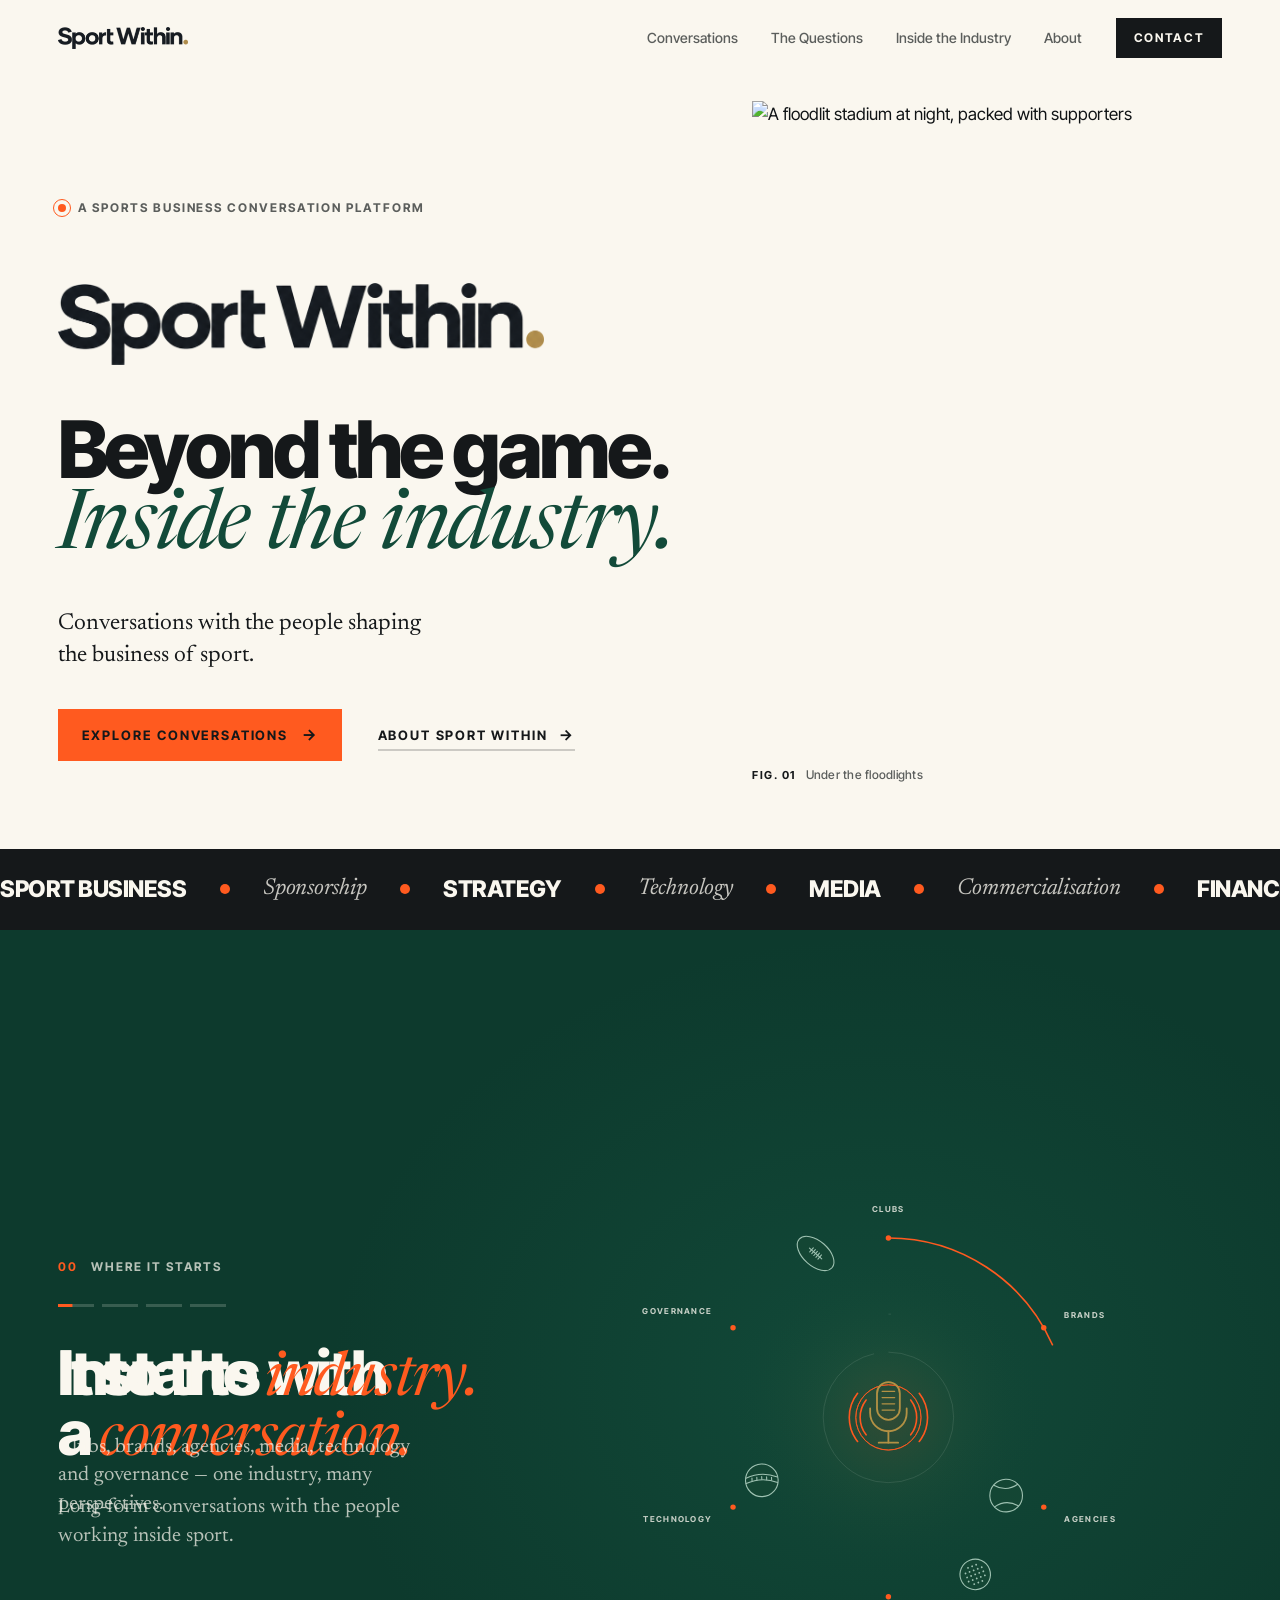
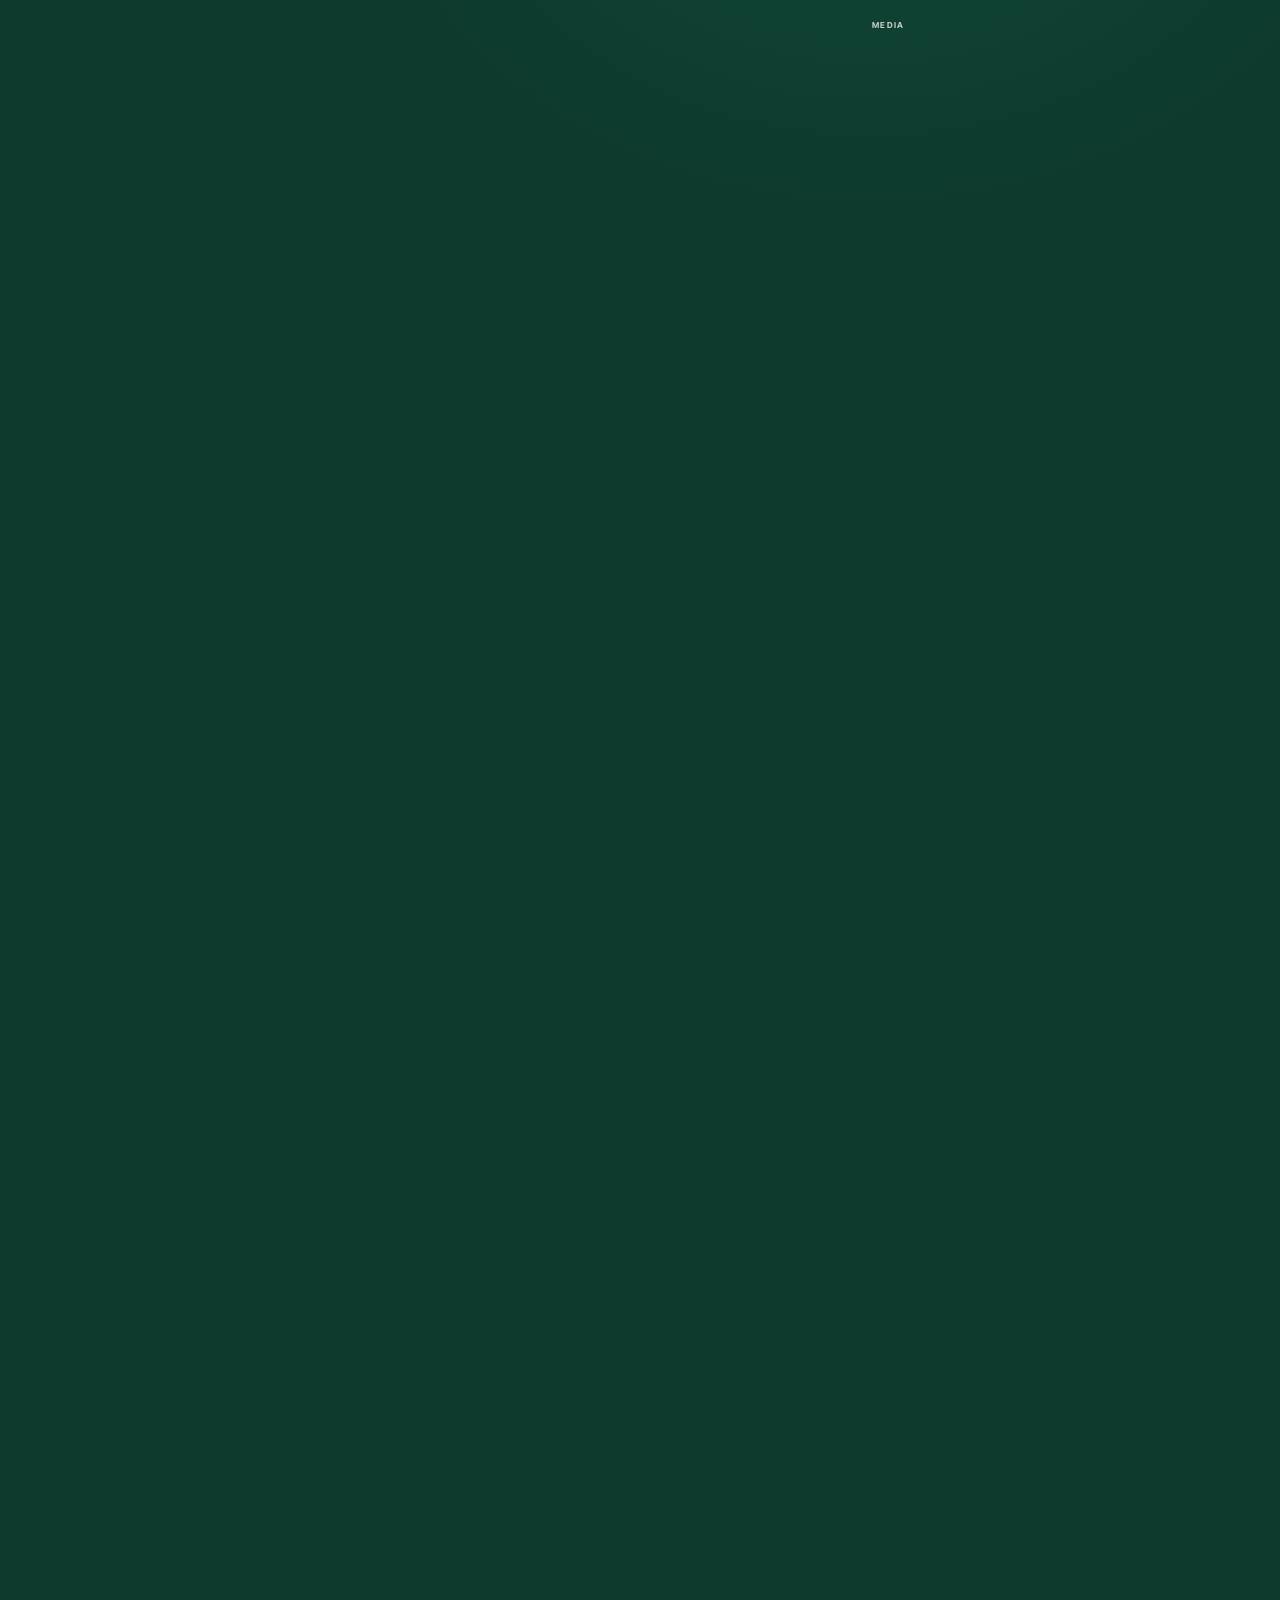
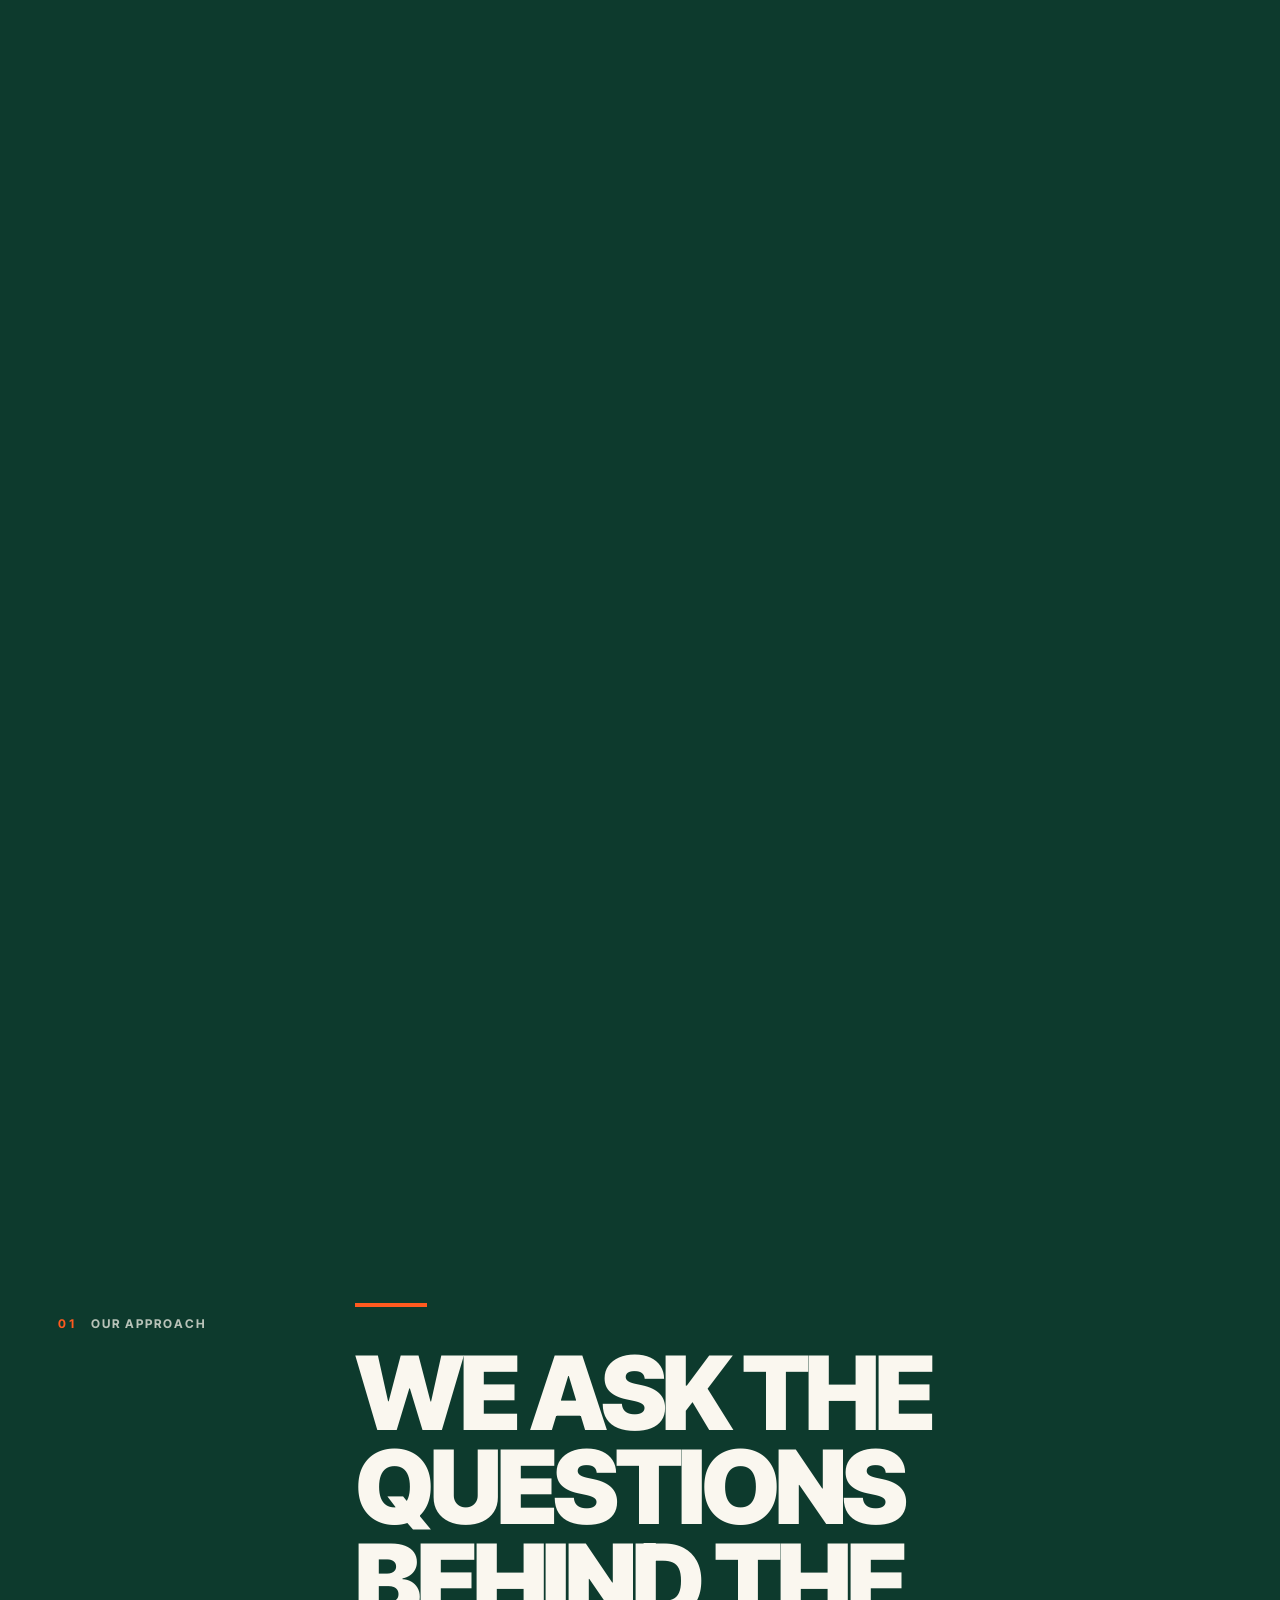
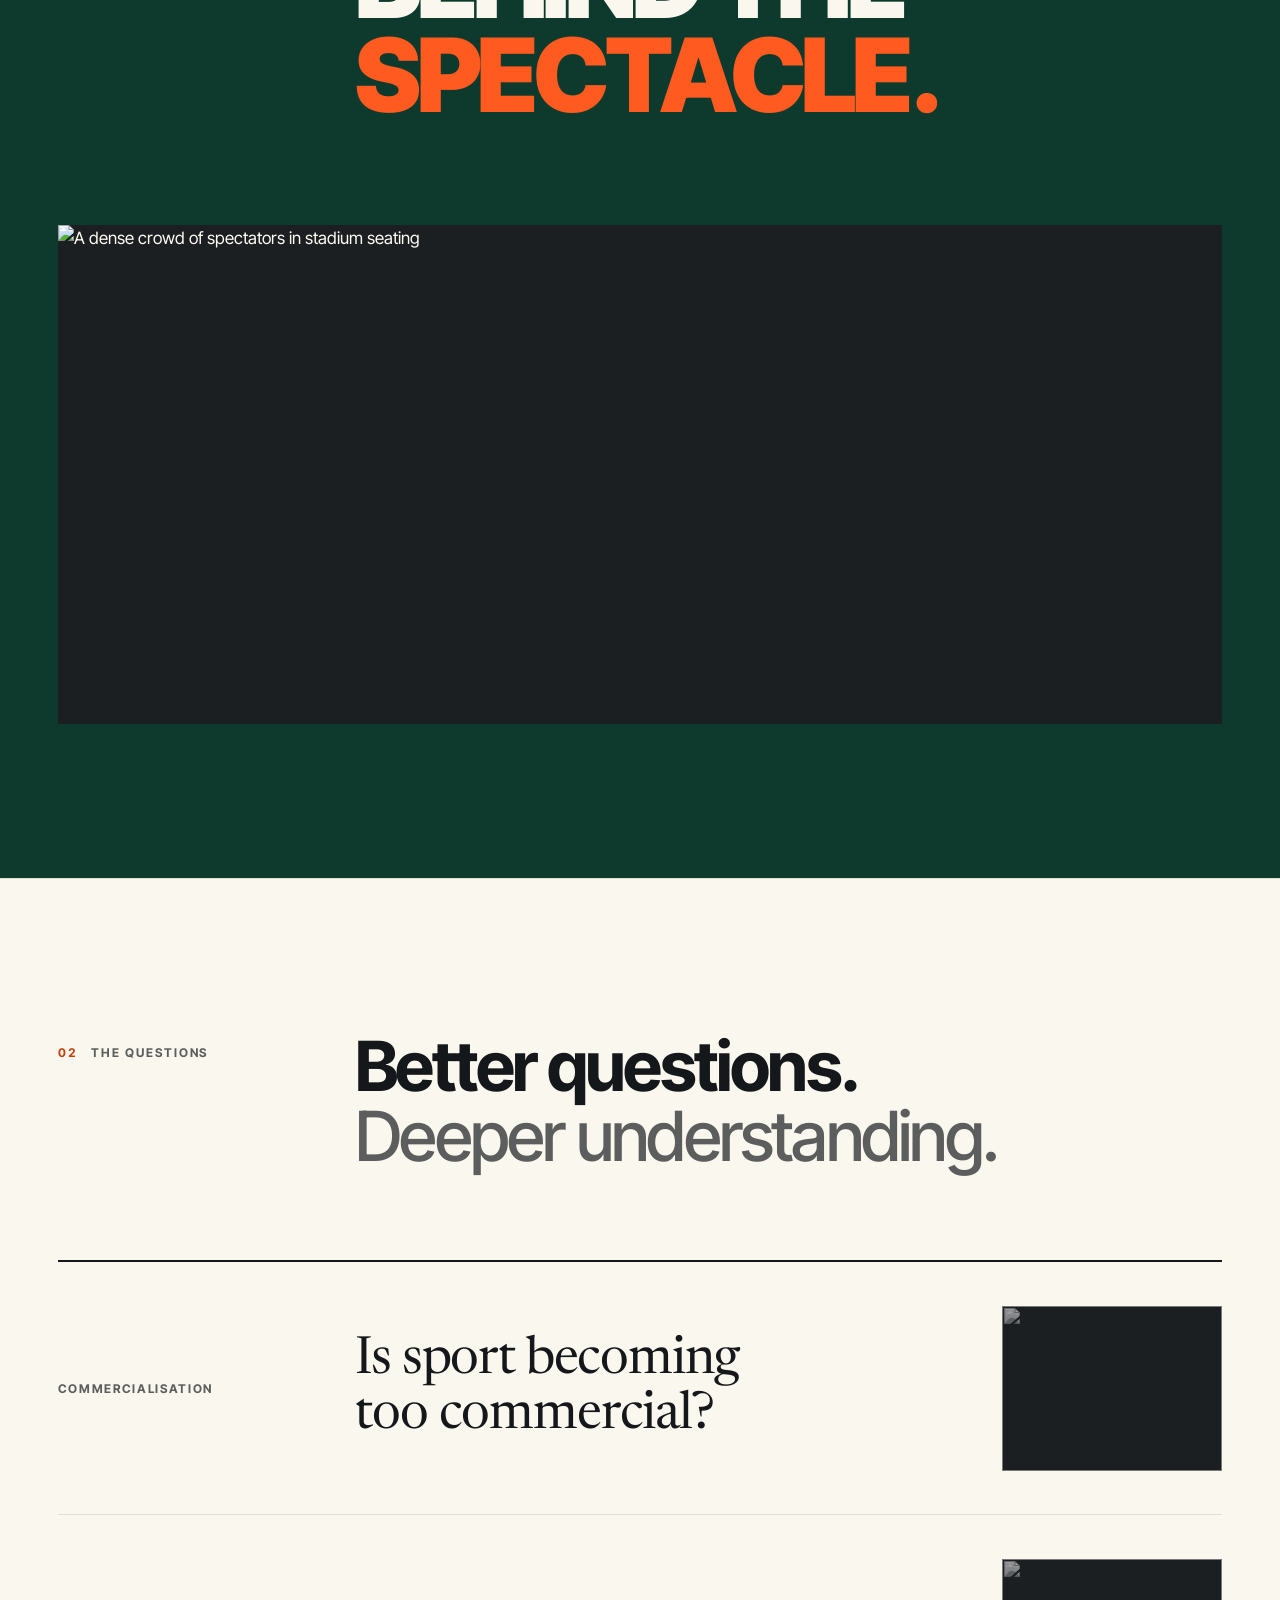
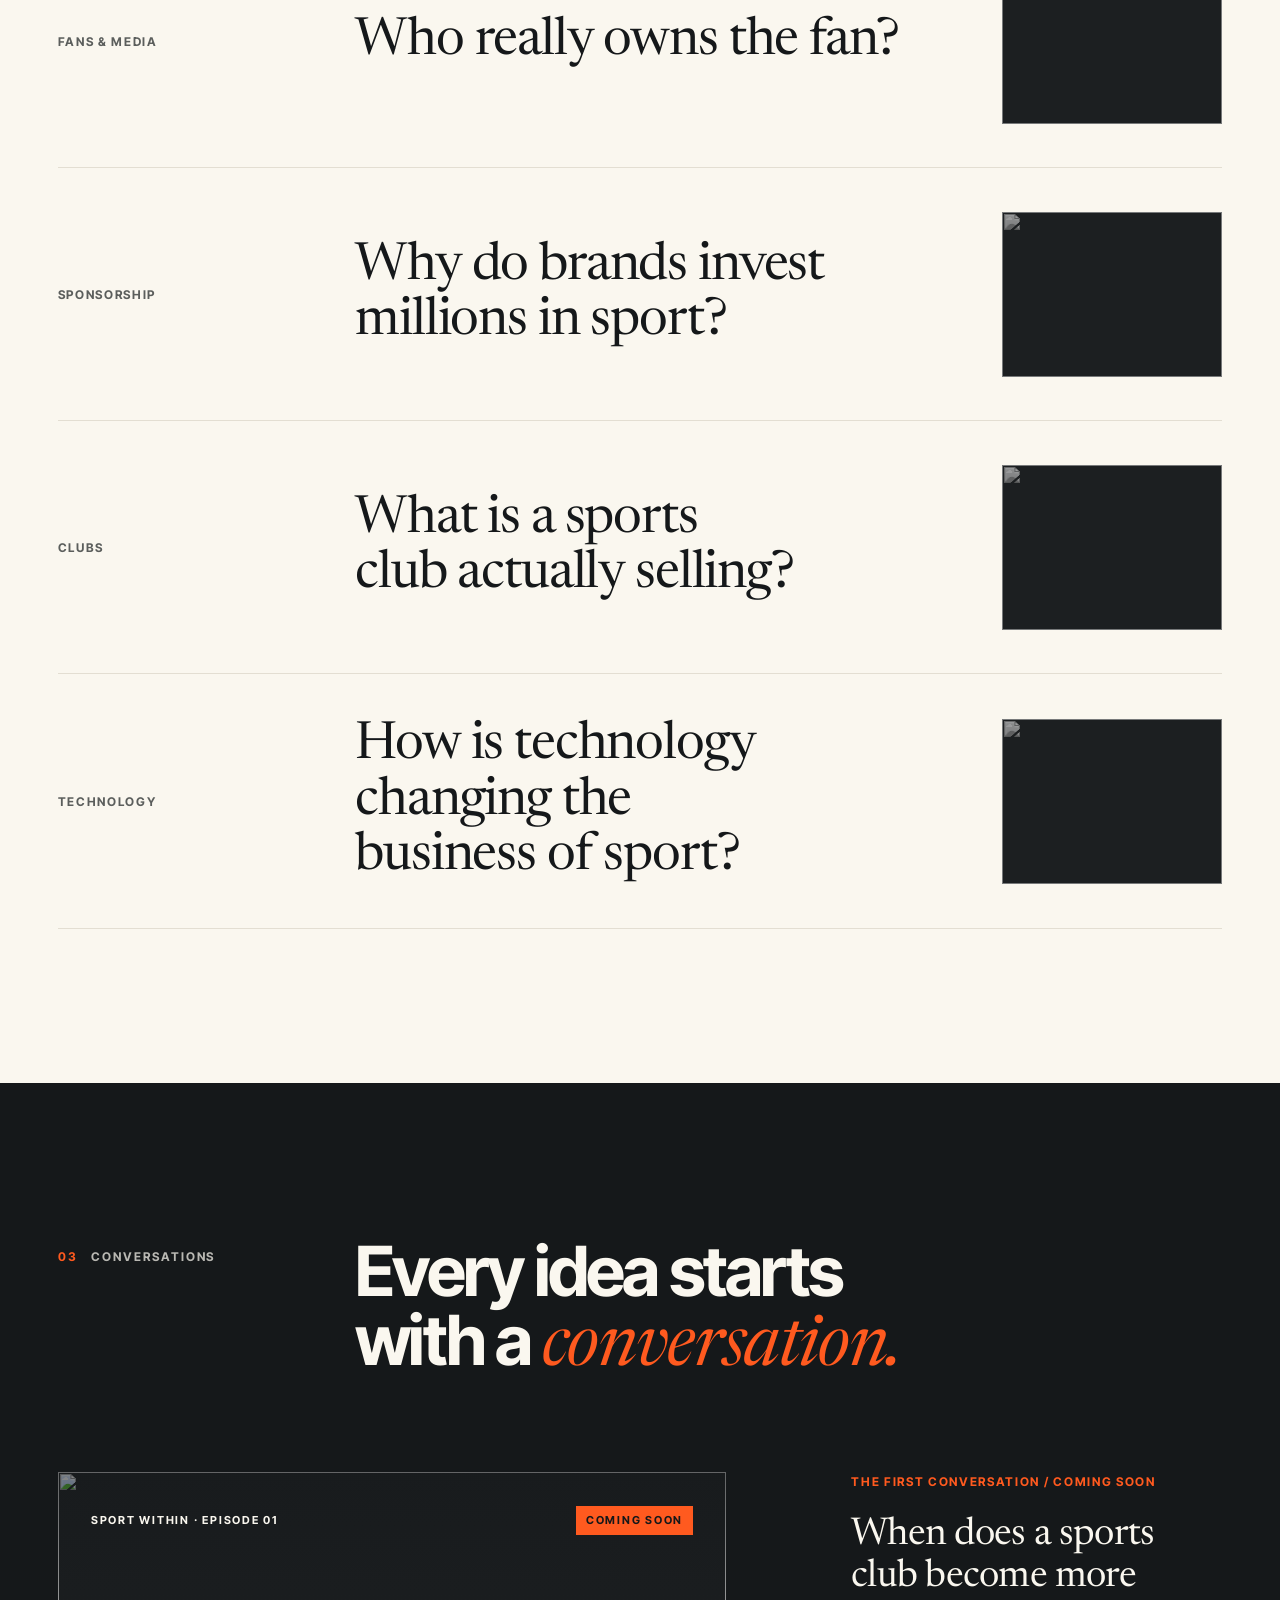
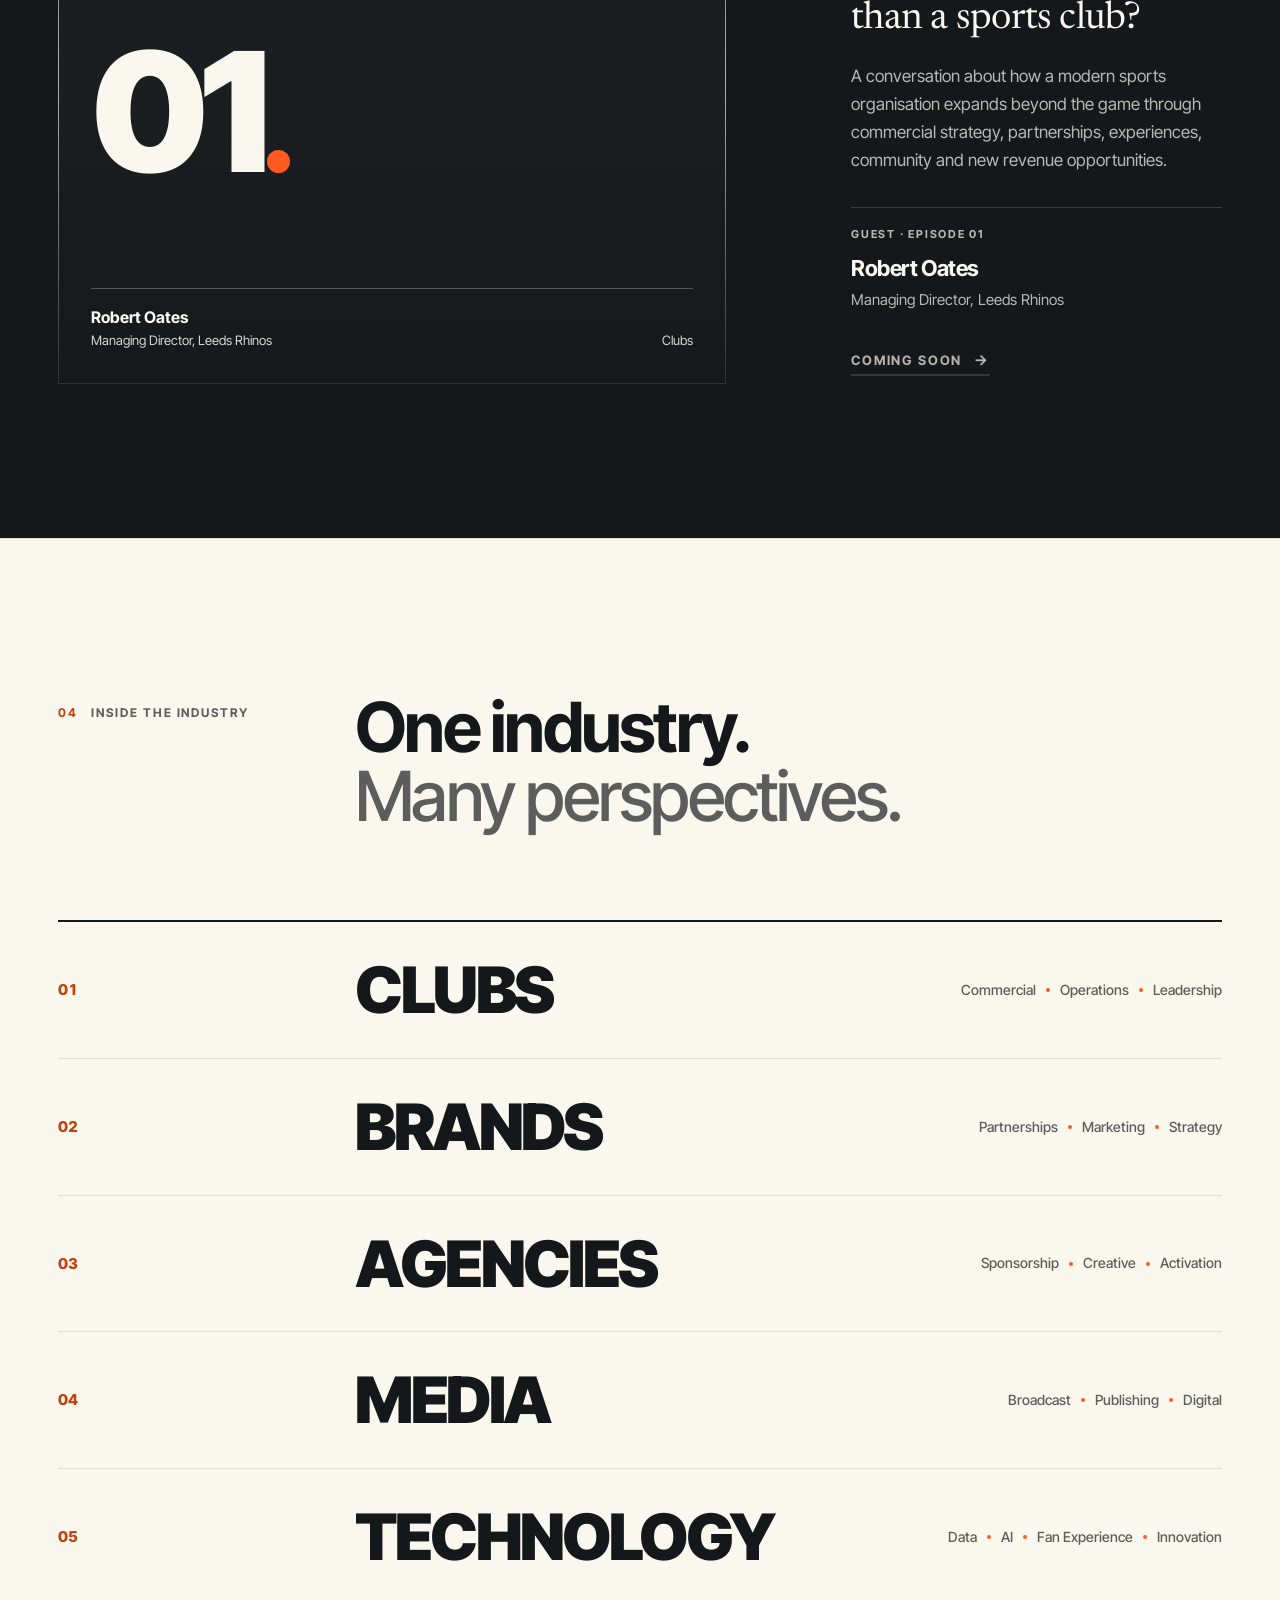
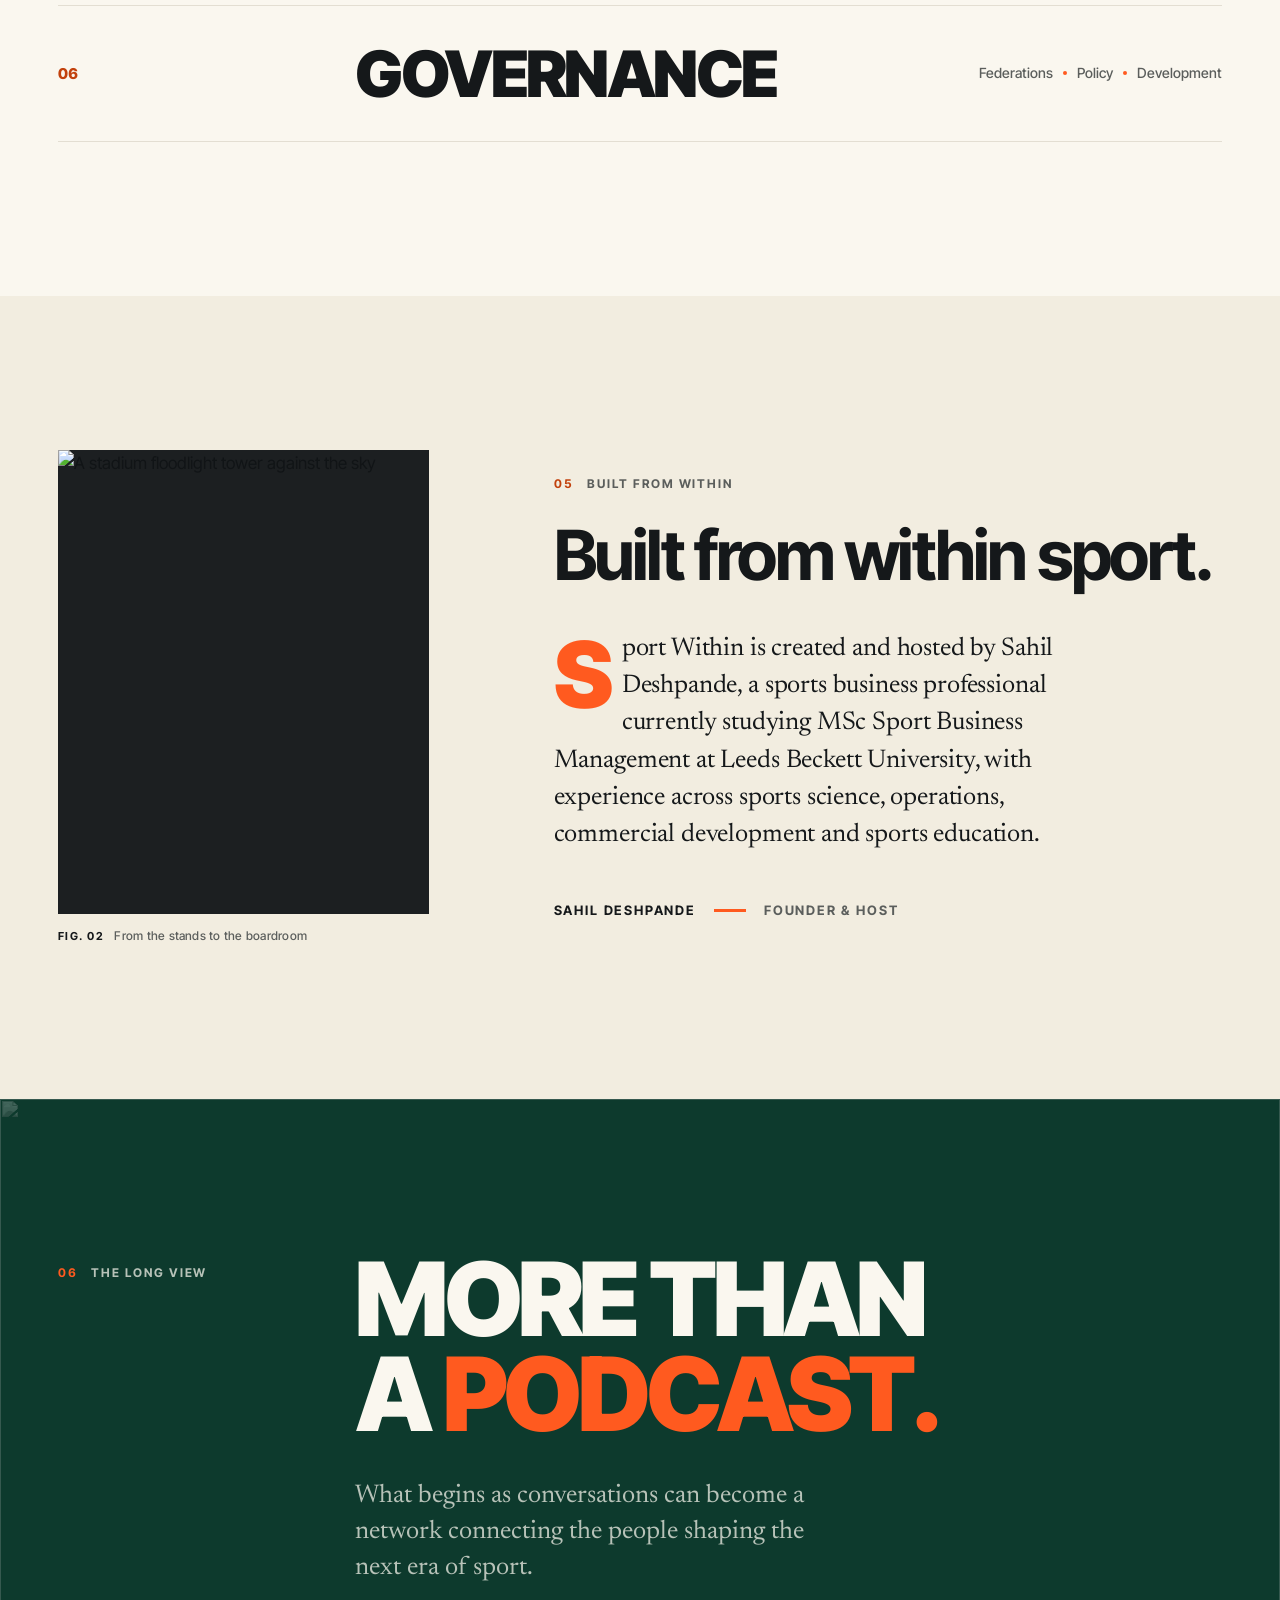
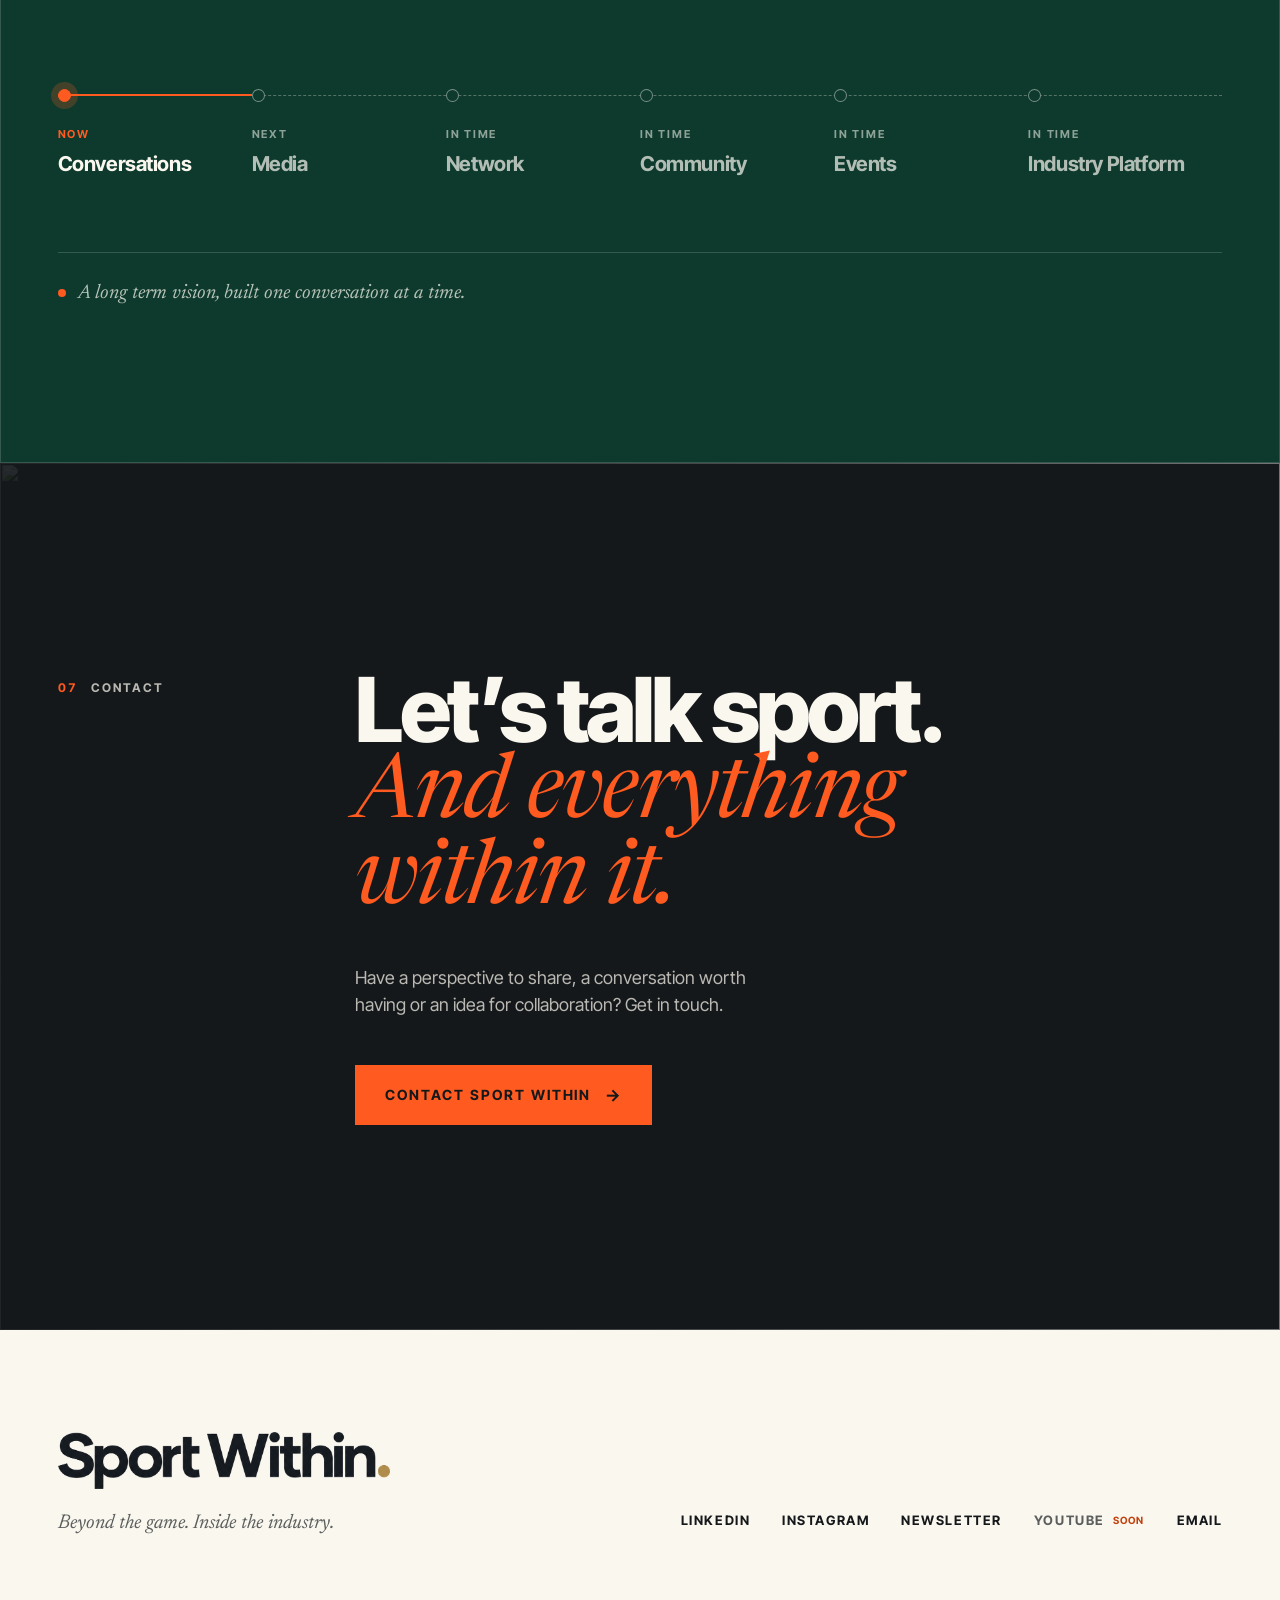
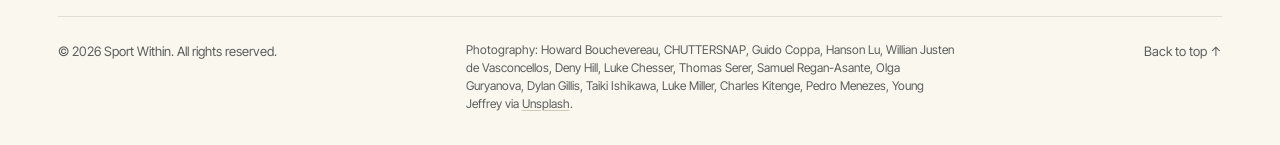
==== index.html @ 7dda2d20 "Version CSS/JS links so browsers don't serve stale cached files" ====
<!doctype html>
<html lang="en-GB" class="no-js">
<head>
  <meta charset="utf-8">
  <meta name="viewport" content="width=device-width, initial-scale=1">
  <title>Sport Within | Beyond the Game. Inside the Industry.</title>
  <meta name="description" content="Sport Within is a student-led sports business platform exploring the people, ideas, business and decisions shaping modern sport.">
  <meta name="keywords" content="sports business, sports sponsorship, sports marketing, sports commercialisation, sports finance, sports media, sports technology, sports strategy, sports management">
  <meta name="theme-color" content="#FAF7EF">

  <meta property="og:type" content="website">
  <meta property="og:site_name" content="Sport Within">
  <meta property="og:title" content="Sport Within | Beyond the Game. Inside the Industry.">
  <meta property="og:description" content="Conversations with the people shaping the business of sport.">
  <meta property="og:image" content="assets/og-image.png">
  <meta property="og:locale" content="en_GB">
  <meta name="twitter:card" content="summary_large_image">

  <link rel="icon" href="assets/favicon.svg" type="image/svg+xml">

  <link rel="preconnect" href="https://images.unsplash.com">
  <link rel="preconnect" href="https://fonts.googleapis.com">
  <link rel="preconnect" href="https://fonts.gstatic.com" crossorigin>
  <link href="https://fonts.googleapis.com/css2?family=Inter+Tight:wght@400;500;600;700;800;900&family=Newsreader:ital,opsz,wght@0,6..72,400;0,6..72,500;1,6..72,400;1,6..72,500&display=swap" rel="stylesheet">

  <link rel="stylesheet" href="styles.css?v=2">

  <script type="application/ld+json">
  {
    "@context": "https://schema.org",
    "@type": "Organization",
    "name": "Sport Within",
    "slogan": "Beyond the game. Inside the industry.",
    "description": "A student-led sports business platform exploring the people, ideas, business and decisions shaping modern sport.",
    "founder": { "@type": "Person", "name": "Sahil Deshpande" }
  }
  </script>
</head>
<body>
  <a class="skip-link" href="#main">Skip to content</a>

  <!-- 01 · Header -->
  <header class="site-header" id="top">
    <div class="wrap site-header__inner">
      <a class="site-header__logo" href="#top" aria-label="Sport Within — back to top">
        <img src="assets/sport-within-logo.png" alt="Sport Within" width="1034" height="175">
      </a>

      <nav class="site-nav" aria-label="Primary">
        <ul>
          <li><a href="#conversations">Conversations</a></li>
          <li><a href="#questions">The Questions</a></li>
          <li><a href="#industry">Inside the Industry</a></li>
          <li><a href="#about">About</a></li>
        </ul>
        <a class="btn btn--small" href="#contact">Contact</a>
      </nav>

      <button class="menu-toggle" type="button" aria-expanded="false" aria-controls="mobile-menu">
        <span class="sr-only">Menu</span>
        <span class="menu-toggle__bars" aria-hidden="true"></span>
      </button>
    </div>

    <div class="mobile-menu" id="mobile-menu" hidden>
      <nav class="wrap" aria-label="Mobile">
        <ul>
          <li><a href="#conversations">Conversations</a></li>
          <li><a href="#questions">The Questions</a></li>
          <li><a href="#industry">Inside the Industry</a></li>
          <li><a href="#about">About</a></li>
          <li><a href="#contact">Contact</a></li>
        </ul>
      </nav>
    </div>
  </header>

  <main id="main">

    <!-- 02 · Hero -->
    <section class="hero" aria-labelledby="hero-title">
      <div class="wrap hero__grid">
        <div class="hero__copy">
          <p class="eyebrow" data-load><span class="pulse" aria-hidden="true"></span> A sports business conversation platform</p>

          <h1 class="hero__title" id="hero-title">
            <span class="hero__logo" data-load>
              <img src="assets/sport-within-logo.png" alt="Sport Within." width="1034" height="175">
            </span>
            <span class="hero__tagline" data-load>
              Beyond the game. <em>Inside the industry.</em>
            </span>
          </h1>

          <p class="hero__lede" data-load>Conversations with the people shaping the business of sport.</p>

          <div class="hero__ctas" data-load>
            <a class="btn btn--signal" href="#conversations" data-track="cta_explore_conversations">Explore conversations <span class="btn__arrow" aria-hidden="true">&rarr;</span></a>
            <a class="cta" href="#about" data-track="cta_about">About Sport Within <span class="cta__arrow" aria-hidden="true">&rarr;</span></a>
          </div>
        </div>

        <figure class="hero__media" data-load>
          <img
            src="https://images.unsplash.com/photo-1679391029864-d46f366a456b?auto=format&fit=crop&w=1600&q=80"
            srcset="https://images.unsplash.com/photo-1679391029864-d46f366a456b?auto=format&fit=crop&w=800&q=80 800w,
                    https://images.unsplash.com/photo-1679391029864-d46f366a456b?auto=format&fit=crop&w=1200&q=80 1200w,
                    https://images.unsplash.com/photo-1679391029864-d46f366a456b?auto=format&fit=crop&w=1600&q=80 1600w,
                    https://images.unsplash.com/photo-1679391029864-d46f366a456b?auto=format&fit=crop&w=2400&q=80 2400w,
                    https://images.unsplash.com/photo-1679391029864-d46f366a456b?auto=format&fit=crop&w=3840&q=80 3840w"
            sizes="(max-width: 860px) 100vw, 45vw"
            alt="A floodlit stadium at night, packed with supporters"
            width="1600" height="2000" fetchpriority="high">
          <figcaption class="fig-caption"><span>Fig. 01</span> Under the floodlights</figcaption>
        </figure>
      </div>

      <div class="ticker" aria-label="Topics">
        <div class="ticker__track">
          <ul class="ticker__list">
            <li>Sport business</li><li>Sponsorship</li><li>Strategy</li><li>Technology</li><li>Media</li>
            <li>Commercialisation</li><li>Finance</li><li>Marketing</li><li>Leadership</li><li>Brand</li>
          </ul>
          <ul class="ticker__list" aria-hidden="true">
            <li>Sport business</li><li>Sponsorship</li><li>Strategy</li><li>Technology</li><li>Media</li>
            <li>Commercialisation</li><li>Finance</li><li>Marketing</li><li>Leadership</li><li>Brand</li>
          </ul>
        </div>
      </div>
    </section>

    <!-- 02b · Orbit — scroll-driven story: a podcast at the centre, more than a podcast around it -->
    <section class="orbit" aria-labelledby="orbit-title" data-orbit>
      <div class="orbit__sticky">
        <div class="wrap orbit__grid">
          <div class="orbit__copy">
            <h2 class="section-label section-label--inline" id="orbit-title"><span>00</span> Where it starts</h2>
            <ol class="orbit__steps" aria-hidden="true">
              <li></li><li></li><li></li><li></li>
            </ol>
            <div class="orbit__captions">
              <div class="orbit__caption is-active">
                <h3 class="orbit__title">It starts with a <em>conversation.</em></h3>
                <p>Long-form conversations with the people working inside sport.</p>
              </div>
              <div class="orbit__caption">
                <h3 class="orbit__title">Across every <em>sport.</em></h3>
                <p>Football, rugby, cricket, basketball, tennis, golf &mdash; and the business that surrounds them all.</p>
              </div>
              <div class="orbit__caption">
                <h3 class="orbit__title">Into the <em>industry.</em></h3>
                <p>Clubs, brands, agencies, media, technology and governance &mdash; one industry, many perspectives.</p>
              </div>
              <div class="orbit__caption">
                <h3 class="orbit__title">More than a <em>podcast.</em></h3>
                <p>A network for the people shaping the next era of sport, built one conversation at a time.</p>
              </div>
            </div>
          </div>
          <div class="orbit__stage" aria-hidden="true"></div>
        </div>
        <p class="orbit__hint" aria-hidden="true">Scroll <span>&darr;</span></p>
      </div>
    </section>

    <!-- 03 · Editorial philosophy -->
    <section class="section section--pitch philosophy" aria-labelledby="philosophy-title">
      <div class="wrap grid">
        <p class="section-label"><span>01</span> Our approach</p>
        <div class="philosophy__content">
          <span class="signal-rule" aria-hidden="true"></span>
          <h2 class="display-caps" id="philosophy-title">We ask the questions behind the <span class="hl">spectacle.</span></h2>
        </div>
      </div>
      <div class="wrap">
        <figure class="band-figure" data-photo="crowd" data-sizes="(max-width: 1360px) 100vw, 1360px"></figure>
      </div>
    </section>

    <!-- 04 · The Questions -->
    <section class="section questions" id="questions" aria-labelledby="questions-title">
      <div class="wrap grid">
        <p class="section-label"><span>02</span> The Questions</p>
        <div class="section-head">
          <h2 class="section-title" id="questions-title">Better questions. <span class="muted">Deeper understanding.</span></h2>
        </div>
      </div>
      <div class="wrap">
        <ul class="question-list" data-render="questions"></ul>
      </div>
    </section>

    <!-- 05 · Conversations -->
    <section class="section section--ink conversations" id="conversations" aria-labelledby="conversations-title">
      <div class="wrap grid">
        <p class="section-label"><span>03</span> Conversations</p>
        <div class="section-head">
          <h2 class="section-title" id="conversations-title">Every idea starts with a <em>conversation.</em></h2>
        </div>
      </div>
      <div class="wrap">
        <article class="episode" data-render="episode" aria-labelledby="episode-title"></article>
      </div>
    </section>

    <!-- 06 · Inside the Industry -->
    <section class="section industry" id="industry" aria-labelledby="industry-title">
      <div class="wrap grid">
        <p class="section-label"><span>04</span> Inside the Industry</p>
        <div class="section-head">
          <h2 class="section-title" id="industry-title">One industry. <span class="muted">Many perspectives.</span></h2>
        </div>
      </div>
      <div class="wrap">
        <ol class="sector-list" data-render="categories"></ol>
      </div>
    </section>

    <!-- 07 · Built from Within -->
    <section class="section section--paper about" id="about" aria-labelledby="about-title">
      <div class="wrap grid about__grid">
        <figure class="about__media" data-photo="floodlight" data-sizes="(max-width: 860px) 100vw, 34vw" data-caption="Fig. 02 · From the stands to the boardroom"></figure>
        <div class="about__note">
          <p class="section-label section-label--inline"><span>05</span> Built from Within</p>
          <h2 class="section-title" id="about-title">Built from within sport.</h2>
          <p class="about__copy">Sport Within is created and hosted by Sahil Deshpande, a sports business professional currently studying MSc Sport Business Management at Leeds Beckett University, with experience across sports science, operations, commercial development and sports education.</p>
          <p class="signature">
            <span class="signature__name">Sahil Deshpande</span>
            <span class="signature__sep" aria-hidden="true"></span>
            <span class="signature__role">Founder &amp; Host</span>
          </p>
        </div>
      </div>
    </section>

    <!-- 08 · More Than a Podcast -->
    <section class="section section--pitch vision" aria-labelledby="vision-title" data-bg-photo="aerial">
      <div class="wrap grid">
        <p class="section-label"><span>06</span> The long view</p>
        <div class="section-head">
          <h2 class="display-caps" id="vision-title">More than a <span class="hl">podcast.</span></h2>
          <p class="vision__lede">What begins as conversations can become a network connecting the people shaping the next era of sport.</p>
        </div>
      </div>
      <div class="wrap">
        <ol class="roadmap" data-render="vision" aria-label="Long-term vision, from where we start today"></ol>
        <p class="vision__note"><span class="dot" aria-hidden="true"></span> A long term vision, built one conversation at a time.</p>
      </div>
    </section>

    <!-- 09 · Contact -->
    <section class="contact" id="contact" aria-labelledby="contact-title" data-bg-photo="fog">
      <div class="wrap grid">
        <p class="section-label"><span>07</span> Contact</p>
        <div class="contact__content">
          <h2 class="contact__title" id="contact-title">Let&rsquo;s talk sport. <em>And everything within it.</em></h2>
          <p class="contact__copy">Have a perspective to share, a conversation worth having or an idea for collaboration? Get in touch.</p>
          <button class="btn btn--signal btn--large" type="button" data-open-contact data-track="cta_contact">Contact Sport Within <span class="btn__arrow" aria-hidden="true">&rarr;</span></button>
        </div>
      </div>
    </section>
  </main>

  <!-- 10 · Footer -->
  <footer class="site-footer">
    <div class="wrap">
      <div class="site-footer__top">
        <div class="site-footer__brand">
          <img src="assets/sport-within-logo.png" alt="Sport Within" width="1034" height="175" loading="lazy">
          <p>Beyond the game. Inside the industry.</p>
        </div>
        <ul class="social-links" data-render="links" aria-label="Sport Within elsewhere"></ul>
      </div>
      <div class="site-footer__bottom">
        <p>&copy; <span data-year></span> Sport Within. All rights reserved.</p>
        <p class="credits" data-render="credits"></p>
        <a href="#top" class="back-to-top">Back to top <span aria-hidden="true">&uarr;</span></a>
      </div>
    </div>
  </footer>

  <!-- Contact dialog -->
  <dialog class="contact-dialog" id="contact-dialog" aria-labelledby="dialog-title">
    <div class="contact-dialog__inner">
      <div class="contact-dialog__head">
        <p class="section-label section-label--inline"><span>&mdash;</span> Contact</p>
        <button class="dialog-close" type="button" data-close-contact aria-label="Close">
          <span aria-hidden="true">&times;</span>
        </button>
      </div>
      <h2 class="contact-dialog__title" id="dialog-title">Start a conversation.</h2>
      <p class="contact-dialog__intro">Guest enquiries, collaborations or a perspective worth sharing.</p>

      <form class="contact-form" novalidate>
        <div class="field-row">
          <div class="field">
            <label for="f-name">Name</label>
            <input id="f-name" name="name" type="text" autocomplete="name" required>
          </div>
          <div class="field">
            <label for="f-email">Email</label>
            <input id="f-email" name="email" type="email" autocomplete="email" required>
          </div>
        </div>
        <div class="field-row">
          <div class="field">
            <label for="f-org">Organisation</label>
            <input id="f-org" name="organisation" type="text" autocomplete="organization">
          </div>
          <div class="field">
            <label for="f-role">Role</label>
            <input id="f-role" name="role" type="text" autocomplete="organization-title">
          </div>
        </div>
        <div class="field">
          <label for="f-message">Message</label>
          <textarea id="f-message" name="message" rows="5" required></textarea>
        </div>
        <div class="contact-form__foot">
          <p class="form-status" role="status" aria-live="polite"></p>
          <button class="btn btn--signal" type="submit">Send message <span class="btn__arrow" aria-hidden="true">&rarr;</span></button>
        </div>
      </form>
    </div>
  </dialog>

  <script src="content.js?v=2"></script>
  <script src="main.js?v=2"></script>
</body>
</html>
---- styles.css ----
/* ==========================================================================
   Sport Within — editorial landing page
   Type:    Inter Tight (display / interface) + Newsreader (editorial serif)
   Palette: Paper · Ink · Pitch green · Signal orange · Brand gold
   ========================================================================== */

:root {
  --paper: #FAF7EF;
  --paper-2: #F2EDE0;
  --ink: #15181A;
  --ink-2: #1C1F21;
  --pitch: #0D3A2D;
  --pitch-2: #124A39;
  --signal: #FF5A1F;         /* lively accent — markers, buttons, large type */
  --signal-text: #C2410C;    /* AA-compliant orange for small text on paper */
  --gold: #B39144;           /* brand gold (logo dot) */
  --grey: #5B5E5C;
  --rule: #E3DED2;
  --rule-strong: #CFC8B8;

  --on-dark: #FAF7EF;
  --on-dark-2: rgba(250, 247, 239, .72);
  --on-dark-rule: rgba(250, 247, 239, .16);

  --sans: "Inter Tight", ui-sans-serif, system-ui, -apple-system, "Segoe UI", sans-serif;
  --serif: "Newsreader", ui-serif, Georgia, "Times New Roman", serif;

  --wrap: 1360px;
  --gutter: clamp(20px, 4.5vw, 64px);
  --gap: clamp(16px, 2vw, 32px);
  --section-y: clamp(96px, 12vw, 176px);
  --header-h: 76px;

  --ease: cubic-bezier(.2, .7, .2, 1);
}

/* ---------- Reset ---------- */
*, *::before, *::after { box-sizing: border-box; }
html { -webkit-text-size-adjust: 100%; scroll-behavior: smooth; scroll-padding-top: var(--header-h); }
body {
  margin: 0;
  background: var(--paper);
  color: var(--ink);
  font-family: var(--sans);
  font-size: 17px;
  line-height: 1.6;
  -webkit-font-smoothing: antialiased;
  -moz-osx-font-smoothing: grayscale;
  text-rendering: optimizeLegibility;
  overflow-x: clip;
}
img { display: block; max-width: 100%; height: auto; }
h1, h2, h3, p, ul, ol, dl, dd, figure { margin: 0; }
ul, ol { padding: 0; list-style: none; }
a { color: inherit; text-decoration: none; }
button { font: inherit; color: inherit; background: none; border: 0; padding: 0; cursor: pointer; }
::selection { background: var(--signal); color: var(--ink); }

:focus-visible { outline: 2px solid var(--signal); outline-offset: 4px; }

.sr-only {
  position: absolute !important; width: 1px; height: 1px; padding: 0; margin: -1px;
  overflow: hidden; clip: rect(0 0 0 0); white-space: nowrap; border: 0;
}
.skip-link {
  position: absolute; left: 16px; top: -100px; z-index: 100;
  background: var(--ink); color: var(--paper); padding: 10px 16px; font-size: 14px; font-weight: 600;
}
.skip-link:focus { top: 16px; }

/* ---------- Layout ---------- */
.wrap { width: 100%; max-width: var(--wrap); margin-inline: auto; padding-inline: var(--gutter); }
.grid { display: grid; grid-template-columns: repeat(12, minmax(0, 1fr)); column-gap: var(--gap); }
.section { padding-block: var(--section-y); position: relative; }
.section + .section:not([class*="section--"]) { border-top: 1px solid var(--rule); }

/* Surfaces */
.section--pitch { background: var(--pitch); color: var(--on-dark); }
.section--ink   { background: var(--ink); color: var(--on-dark); }
.section--paper { background: var(--paper-2); }

/* Running head — the publication's section marker */
.section-label {
  grid-column: 1 / span 3;
  display: flex; align-items: baseline; gap: 14px;
  font-size: 12px; font-weight: 700; letter-spacing: .16em; text-transform: uppercase;
  color: var(--grey);
  padding-top: .9em;
}
.section-label span { color: var(--signal-text); font-variant-numeric: tabular-nums; }
.section--pitch .section-label, .section--ink .section-label, .contact .section-label { color: var(--on-dark-2); }
.section--pitch .section-label span, .section--ink .section-label span, .contact .section-label span { color: var(--signal); }
.section-label--inline { padding-top: 0; margin-bottom: 28px; }

.section-head { grid-column: 4 / span 9; }

.section-title {
  font-family: var(--sans); font-weight: 700;
  font-size: clamp(38px, 5.4vw, 80px); line-height: 1.0; letter-spacing: -0.04em;
  max-width: 16ch; text-wrap: balance;
}
.section-title .muted { color: var(--grey); font-weight: 500; }
.section-title em { font-family: var(--serif); font-style: italic; font-weight: 400; letter-spacing: -0.02em; }
.section--ink .section-title em { color: var(--signal); }

.display-caps {
  font-family: var(--sans); font-weight: 900; text-transform: uppercase;
  font-size: clamp(46px, 8vw, 128px); line-height: .92; letter-spacing: -0.045em;
  text-wrap: balance;
}
.hl { color: var(--signal); }

.signal-rule { display: block; width: 72px; height: 4px; background: var(--signal); margin-bottom: clamp(28px, 3vw, 44px); }

/* Figure captions — small editorial labels */
.fig-caption {
  display: flex; gap: 10px; align-items: baseline;
  margin-top: 12px;
  font-size: 12px; font-weight: 500; letter-spacing: .02em; color: var(--grey);
}
.fig-caption span { font-weight: 700; letter-spacing: .14em; text-transform: uppercase; color: var(--ink); font-size: 11px; }
.section--pitch .fig-caption, .section--ink .fig-caption { color: var(--on-dark-2); }
.section--pitch .fig-caption span, .section--ink .fig-caption span { color: var(--on-dark); }

/* Photography — one consistent grade across the site */
.photo { position: relative; overflow: hidden; background: var(--ink-2); }
.photo img { width: 100%; height: 100%; object-fit: cover; filter: saturate(1.06) contrast(1.04); transition: transform 1.2s var(--ease); }

/* ---------- Buttons & links ---------- */
.btn {
  display: inline-flex; align-items: center; gap: 14px;
  min-height: 52px; padding: 0 24px;
  font-size: 13px; font-weight: 700; letter-spacing: .14em; text-transform: uppercase;
  background: var(--ink); color: var(--paper);
  transition: background-color .3s var(--ease), color .3s var(--ease);
}
.btn__arrow { display: inline-block; font-size: 1.2em; line-height: 1; transition: transform .35s var(--ease); }
.btn:hover .btn__arrow, .btn:focus-visible .btn__arrow { transform: translateX(6px); }
.btn--signal { background: var(--signal); color: var(--ink); }
.btn--signal:hover { background: var(--ink); color: var(--paper); }
.contact .btn--signal:hover, .section--ink .btn--signal:hover { background: var(--paper); color: var(--ink); }
.btn--small { min-height: 40px; padding: 0 18px; font-size: 12px; }
.btn--small:hover { background: var(--signal); color: var(--ink); }
.btn--large { min-height: 60px; padding: 0 30px; font-size: 14px; }

.cta {
  display: inline-flex; align-items: center; gap: 12px;
  font-size: 13px; font-weight: 700; letter-spacing: .14em; text-transform: uppercase;
  min-height: 48px; position: relative; color: inherit;
}
.cta::after {
  content: ""; position: absolute; left: 0; right: 0; bottom: 8px; height: 2px;
  background: currentColor; opacity: .2; transition: opacity .3s var(--ease), background-color .3s var(--ease);
}
.cta__arrow { display: inline-block; transition: transform .35s var(--ease); font-size: 1.15em; line-height: 1; }
.cta:hover::after { opacity: 1; background: var(--signal); }
.cta:hover .cta__arrow { transform: translateX(6px); }
.cta[aria-disabled="true"] { cursor: default; opacity: .7; }
.cta[aria-disabled="true"]:hover::after { opacity: .2; background: currentColor; }
.cta[aria-disabled="true"]:hover .cta__arrow { transform: none; }

/* ==========================================================================
   01 · Header
   ========================================================================== */
.site-header {
  position: sticky; top: 0; z-index: 50;
  border-bottom: 1px solid transparent;
  transition: background-color .35s var(--ease), border-color .35s var(--ease);
}
.site-header.is-scrolled, .site-header.is-open {
  background: rgba(250, 247, 239, .94);
  border-bottom-color: var(--rule);
  backdrop-filter: saturate(140%) blur(8px);
  -webkit-backdrop-filter: saturate(140%) blur(8px);
}
.site-header__inner { height: var(--header-h); display: flex; align-items: center; justify-content: space-between; gap: 24px; }
.site-header__logo img { height: 22px; width: auto; }
.site-header__logo { opacity: 0; transition: opacity .4s var(--ease); }
.site-header.is-scrolled .site-header__logo, .site-header.is-open .site-header__logo, .no-js .site-header__logo { opacity: 1; }

.site-nav { display: flex; align-items: center; gap: clamp(20px, 2.6vw, 40px); }
.site-nav ul { display: flex; gap: clamp(20px, 2.6vw, 36px); }
.site-nav ul a {
  font-size: 14px; font-weight: 500; color: var(--grey);
  padding: 8px 0; position: relative; transition: color .25s var(--ease);
}
.site-nav ul a::after {
  content: ""; position: absolute; left: 0; right: 0; bottom: 2px; height: 2px;
  background: var(--signal); transform: scaleX(0); transform-origin: left; transition: transform .35s var(--ease);
}
.site-nav ul a:hover, .site-nav ul a.is-active { color: var(--ink); }
.site-nav ul a:hover::after, .site-nav ul a.is-active::after { transform: scaleX(1); }

.menu-toggle { display: none; width: 44px; height: 44px; margin-right: -10px; position: relative; }
.menu-toggle__bars, .menu-toggle__bars::before {
  position: absolute; left: 11px; right: 11px; height: 2px; background: var(--ink);
  transition: transform .3s var(--ease), top .3s var(--ease);
}
.menu-toggle__bars { top: 18px; }
.menu-toggle__bars::before { content: ""; left: 0; right: 0; top: 7px; }
.menu-toggle[aria-expanded="true"] .menu-toggle__bars { top: 21px; transform: rotate(45deg); }
.menu-toggle[aria-expanded="true"] .menu-toggle__bars::before { top: 0; transform: rotate(-90deg); }

.mobile-menu { border-top: 1px solid var(--rule); background: var(--paper); min-height: calc(100dvh - var(--header-h)); }
.mobile-menu ul { padding-block: 24px 40px; }
.mobile-menu li { border-bottom: 1px solid var(--rule); }
.mobile-menu a {
  display: flex; justify-content: space-between; align-items: center;
  padding: 20px 0; font-size: 30px; font-weight: 700; letter-spacing: -.035em;
}
.mobile-menu a::after { content: "→"; font-weight: 400; color: var(--signal); font-size: 22px; }

/* ==========================================================================
   02 · Hero
   ========================================================================== */
.hero { padding-top: clamp(8px, 2vw, 24px); }
.hero__grid {
  display: grid; grid-template-columns: repeat(12, minmax(0, 1fr)); column-gap: var(--gap);
  align-items: end;
  min-height: min(calc(100svh - var(--header-h) - 76px), 900px);
  padding-bottom: clamp(40px, 5vw, 64px);
}
.hero__copy { grid-column: 1 / span 7; padding-bottom: clamp(8px, 2vw, 24px); }

.eyebrow {
  display: inline-flex; align-items: center; gap: 12px;
  font-size: 12px; font-weight: 700; letter-spacing: .16em; text-transform: uppercase; color: var(--grey);
}
.pulse { position: relative; width: 8px; height: 8px; border-radius: 50%; background: var(--signal); flex: none; }
.pulse::after {
  content: ""; position: absolute; inset: -5px; border-radius: 50%; border: 1.5px solid var(--signal);
  animation: pulse 2.4s var(--ease) infinite;
}
@keyframes pulse { 0% { transform: scale(.5); opacity: 1; } 100% { transform: scale(1.6); opacity: 0; } }

.hero__title { margin-top: clamp(40px, 7vh, 88px); font-weight: inherit; }
.hero__logo { display: block; }
.hero__logo img { width: clamp(240px, 38vw, 600px); height: auto; }
.hero__tagline {
  display: block; margin-top: clamp(28px, 3.6vw, 52px);
  font-family: var(--sans); font-weight: 800;
  font-size: clamp(42px, 6.2vw, 100px); line-height: .98; letter-spacing: -0.045em;
  max-width: 12ch; text-wrap: balance;
}
.hero__tagline em {
  display: block;
  font-family: var(--serif); font-style: italic; font-weight: 400; letter-spacing: -0.02em; font-size: 1.04em;
  color: var(--pitch-2);
}
.hero__lede {
  margin-top: clamp(24px, 3vw, 40px);
  font-family: var(--serif); font-size: clamp(21px, 1.8vw, 26px); line-height: 1.35; max-width: 28ch;
}
.hero__ctas { margin-top: clamp(28px, 3vw, 44px); display: flex; flex-wrap: wrap; align-items: center; gap: 12px 36px; }

.hero__media { grid-column: 8 / -1; position: relative; align-self: stretch; display: flex; flex-direction: column; }
.hero__media img {
  flex: 1; width: 100%; min-height: 0; height: 100%; max-height: 820px; aspect-ratio: 4 / 5;
  object-fit: cover; object-position: 40% 50%;
  filter: saturate(1.08) contrast(1.05);
}

/* Ticker */
.ticker { background: var(--ink); color: var(--paper); overflow: hidden; }
.ticker__track { display: flex; width: max-content; animation: ticker 48s linear infinite; }
.ticker:hover .ticker__track { animation-play-state: paused; }
.ticker__list { display: flex; flex: none; }
.ticker__list li {
  display: inline-flex; align-items: center; white-space: nowrap;
  padding-block: 22px;
  font-size: clamp(18px, 1.8vw, 26px); font-weight: 800; letter-spacing: -0.02em; text-transform: uppercase;
}
.ticker__list li::after {
  content: ""; width: 10px; height: 10px; border-radius: 50%; background: var(--signal);
  margin-inline: clamp(24px, 2.6vw, 40px);
}
.ticker__list li:nth-child(even) { font-family: var(--serif); font-style: italic; font-weight: 400; text-transform: none; letter-spacing: -0.01em; color: rgba(250,247,239,.78); }
@keyframes ticker { to { transform: translateX(-50%); } }

/* Page-load motion: hero only */
.js [data-load] { opacity: 0; transform: translateY(14px); transition: opacity .9s var(--ease), transform .9s var(--ease); }
.js.is-loaded [data-load] { opacity: 1; transform: none; }
.js.is-loaded .hero__logo { transition-delay: .06s; }
.js.is-loaded .hero__tagline { transition-delay: .14s; }
.js.is-loaded .hero__lede { transition-delay: .24s; }
.js.is-loaded .hero__ctas { transition-delay: .32s; }
.js.is-loaded .hero__media { transition-delay: .1s; }

/* ==========================================================================
   02b · Orbit — scroll-driven: the podcast at the centre, sport around it
   ========================================================================== */
.orbit {
  position: relative;
  height: 380vh;                 /* scroll distance that drives the animation */
  background: var(--pitch);
  color: var(--on-dark);
}
.orbit__sticky {
  position: sticky; top: 0; height: 100vh; height: 100svh; overflow: hidden;
  display: flex; align-items: center;
  background:
    radial-gradient(60% 70% at 68% 50%, rgba(18, 74, 57, .95) 0%, rgba(13, 58, 45, 0) 70%),
    var(--pitch);
}
.orbit__grid {
  display: grid; grid-template-columns: repeat(12, minmax(0, 1fr)); column-gap: var(--gap);
  align-items: center; width: 100%;
  padding-top: var(--header-h);
}
.orbit__copy { grid-column: 1 / span 5; position: relative; z-index: 1; }
.orbit .section-label { color: var(--on-dark-2); }
.orbit .section-label span { color: var(--signal); }

.orbit__steps { display: flex; gap: 8px; margin-bottom: clamp(28px, 4vh, 44px); }
.orbit__steps li { width: 36px; height: 3px; background: rgba(250,247,239,.18); position: relative; overflow: hidden; }
.orbit__steps li::after {
  content: ""; position: absolute; inset: 0; background: var(--signal);
  transform: scaleX(var(--fill, 0)); transform-origin: left;
}

.orbit__captions { display: grid; }
.orbit__caption {
  grid-area: 1 / 1;
  opacity: 0; transform: translateY(18px);
  transition: opacity .6s var(--ease), transform .6s var(--ease);
  pointer-events: none;
}
.orbit__caption.is-active { opacity: 1; transform: none; pointer-events: auto; }
.orbit__title {
  font-weight: 800; font-size: clamp(38px, 4.8vw, 76px); line-height: .98; letter-spacing: -0.045em;
  max-width: 11ch; text-wrap: balance;
}
.orbit__title em { font-family: var(--serif); font-style: italic; font-weight: 400; letter-spacing: -0.02em; color: var(--signal); }
.orbit__caption p {
  margin-top: clamp(18px, 2.4vh, 28px); max-width: 34ch;
  font-family: var(--serif); font-size: clamp(19px, 1.6vw, 23px); line-height: 1.4; color: var(--on-dark-2);
}

.orbit__stage { grid-column: 6 / -1; display: grid; place-items: center; }
.orbit__svg { width: min(100%, 78vh, 760px); height: auto; overflow: visible; }

/* SVG parts */
.orbit__ring { fill: none; stroke: rgba(250,247,239,.16); stroke-width: 1.2; }
.orbit__progress { fill: none; stroke: var(--signal); stroke-width: 3; stroke-linecap: round; }
.orbit__ball circle.body, .orbit__ball ellipse.body { fill: #144634; }
.orbit__ball * { stroke: #9FC2B2; stroke-width: 2; fill: none; stroke-linecap: round; stroke-linejoin: round; }
.orbit__ball .dotfill { fill: #9FC2B2; stroke: none; }
.orbit__mic * { fill: none; stroke: var(--gold); stroke-width: 3.2; stroke-linecap: round; stroke-linejoin: round; }
.orbit__mic .grille { stroke-width: 2.2; }
.orbit__wave { fill: none; stroke: var(--signal); stroke-width: 3; stroke-linecap: round; }
.orbit__pulse { fill: none; stroke: var(--signal); stroke-width: 1.5; transform-box: fill-box; transform-origin: center; animation: orbit-pulse 3.2s var(--ease) infinite; }
.orbit__pulse:nth-of-type(2) { animation-delay: 1.6s; }
@keyframes orbit-pulse { 0% { transform: scale(.6); opacity: .55; } 100% { transform: scale(1.9); opacity: 0; } }
.orbit__label { font-family: var(--sans); font-size: 15px; font-weight: 700; letter-spacing: .16em; text-transform: uppercase; fill: rgba(250,247,239,.78); }
.orbit__label-dot { fill: var(--signal); }

.orbit__hint {
  position: absolute; left: 50%; bottom: 24px; transform: translateX(-50%);
  font-size: 11px; font-weight: 700; letter-spacing: .18em; text-transform: uppercase; color: rgba(250,247,239,.5);
  transition: opacity .4s var(--ease);
}
.orbit__hint span { display: inline-block; margin-left: 6px; animation: hint 1.8s var(--ease) infinite; }
@keyframes hint { 50% { transform: translateY(4px); } }
.orbit.is-started .orbit__hint { opacity: 0; }

.no-js .orbit { height: auto; }
.no-js .orbit__sticky { position: relative; height: auto; padding-block: var(--section-y); }

@media (max-width: 860px) {
  .orbit { height: 320vh; }
  .orbit__grid { grid-template-rows: auto auto; row-gap: 20px; align-content: center; }
  .orbit__copy, .orbit__stage { grid-column: 1 / -1; }
  .orbit__copy { order: 2; }
  .orbit__stage { order: 1; }
  .orbit__svg { width: min(100%, 46vh); }
  .orbit__captions { min-height: 9.5em; }
  .orbit__title { font-size: clamp(32px, 9vw, 44px); }
  .orbit__caption p { font-size: 17px; }
  .orbit__steps { margin-bottom: 18px; }
  .orbit .section-label { margin-bottom: 14px; }
  .orbit__hint { display: none; }
}

/* ==========================================================================
   03 · Editorial philosophy (pitch green)
   ========================================================================== */
.philosophy__content { grid-column: 4 / span 9; }
.philosophy .display-caps { max-width: 14ch; }
.band-figure { margin-top: clamp(64px, 8vw, 120px); }
.band-figure .photo { aspect-ratio: 21 / 9; }

/* ==========================================================================
   04 · The Questions
   ========================================================================== */
.question-list { margin-top: clamp(56px, 7vw, 104px); border-top: 2px solid var(--ink); }
.question { border-bottom: 1px solid var(--rule); position: relative; }
.question__inner {
  display: grid; grid-template-columns: repeat(12, minmax(0, 1fr)); column-gap: var(--gap);
  align-items: center; padding-block: clamp(28px, 3.4vw, 48px); position: relative;
}
.question__tag {
  grid-column: 1 / span 3; display: inline-flex; align-items: center;
  font-size: 12px; font-weight: 700; letter-spacing: .14em; text-transform: uppercase; color: var(--grey);
  transition: color .3s var(--ease);
}
.question__tag::before {
  content: ""; width: 0; height: 3px; background: var(--signal); margin-right: 0;
  transition: width .4s var(--ease), margin-right .4s var(--ease);
}
.question__text {
  grid-column: 4 / span 6;
  font-family: var(--serif); font-weight: 400;
  font-size: clamp(30px, 4.1vw, 62px); line-height: 1.06; letter-spacing: -0.022em; text-wrap: balance;
  transition: transform .45s var(--ease), color .3s var(--ease);
}
.question__thumb {
  grid-column: 10 / span 3; justify-self: end;
  width: min(100%, 220px); aspect-ratio: 4 / 3;
  pointer-events: none;
}
.question__thumb img { filter: grayscale(1) contrast(1.05); opacity: .55; transition: filter .5s var(--ease), opacity .5s var(--ease), transform 1.2s var(--ease); }
.question__link { grid-column: 4 / span 6; margin-top: 10px; color: var(--signal-text); }
.question:hover .question__tag { color: var(--ink); }
.question:hover .question__tag::before { width: 28px; margin-right: 12px; }
.question:hover .question__text { transform: translateX(8px); }
.question:hover .question__thumb img { filter: saturate(1.08) contrast(1.04); opacity: 1; transform: scale(1.06); }

/* ==========================================================================
   05 · Conversations (ink)
   ========================================================================== */
.episode {
  margin-top: clamp(56px, 7vw, 104px);
  display: grid; grid-template-columns: repeat(12, minmax(0, 1fr)); column-gap: var(--gap); row-gap: 40px;
  align-items: stretch;
}
.episode__cover {
  grid-column: 1 / span 7; min-width: 0;
  position: relative; min-height: clamp(380px, 40vw, 600px);
  color: var(--paper); overflow: hidden;
  display: flex; flex-direction: column; justify-content: space-between;
  padding: clamp(22px, 2.6vw, 40px);
}
.episode__cover > .photo { position: absolute; inset: 0; }
.episode__cover > .photo::after {
  content: ""; position: absolute; inset: 0;
  background: linear-gradient(180deg, rgba(21,24,26,.55) 0%, rgba(21,24,26,.1) 40%, rgba(21,24,26,.85) 100%);
}
.episode__cover:hover > .photo img { transform: scale(1.03); }
.episode__cover > *:not(.photo) { position: relative; z-index: 1; }
.episode__cover-top {
  display: flex; justify-content: space-between; align-items: center;
  font-size: 11px; font-weight: 700; letter-spacing: .16em; text-transform: uppercase;
}
.episode__badge { background: var(--signal); color: var(--ink); padding: 6px 10px; }
.episode__cover-num {
  font-weight: 900; font-size: clamp(110px, 13vw, 210px); line-height: .78; letter-spacing: -0.06em;
  display: flex; align-items: flex-end;
}
.episode__cover-num .dot { width: .14em; height: .14em; border-radius: 50%; background: var(--signal); margin-left: .04em; margin-bottom: .02em; }
.episode__cover-foot {
  display: flex; justify-content: space-between; align-items: flex-end; gap: 16px;
  border-top: 1px solid rgba(250,247,239,.28); padding-top: 16px; font-size: 13px; color: rgba(250,247,239,.85);
}
.episode__cover-foot strong { color: var(--paper); font-weight: 700; display: block; font-size: 16px; }

.episode__body { grid-column: 9 / span 4; display: flex; flex-direction: column; }
.episode__label {
  display: inline-flex; align-items: center; gap: 10px;
  font-size: 12px; font-weight: 700; letter-spacing: .14em; text-transform: uppercase; color: var(--signal);
}
.episode__title {
  margin-top: 22px; font-family: var(--serif); font-weight: 400;
  font-size: clamp(30px, 3vw, 44px); line-height: 1.1; letter-spacing: -0.02em; text-wrap: balance;
}
.episode__desc { margin-top: 22px; color: var(--on-dark-2); font-size: 17px; line-height: 1.65; }
.episode__guest { margin-top: auto; padding-top: 32px; }
.episode__guest-inner { border-top: 1px solid var(--on-dark-rule); padding-top: 18px; display: flex; flex-direction: column; gap: 2px; }
.episode__guest-kicker { font-size: 11px; font-weight: 700; letter-spacing: .16em; text-transform: uppercase; color: var(--on-dark-2); margin-bottom: 6px; }
.episode__guest-name { font-size: 22px; font-weight: 700; letter-spacing: -.02em; }
.episode__guest-role { font-size: 15px; color: var(--on-dark-2); }
.episode__ctas { margin-top: 24px; display: flex; flex-wrap: wrap; gap: 8px 36px; }

/* ==========================================================================
   06 · Inside the Industry
   ========================================================================== */
.sector-list { margin-top: clamp(56px, 7vw, 104px); border-top: 2px solid var(--ink); }
.sector { border-bottom: 1px solid var(--rule); position: relative; isolation: isolate; }
.sector__bg { position: absolute; inset: -1px clamp(-32px, -2vw, -16px); z-index: -1; opacity: 0; transition: opacity .5s var(--ease); }
.sector__bg::after { content: ""; position: absolute; inset: 0; background: linear-gradient(90deg, rgba(13,58,45,.94) 0%, rgba(13,58,45,.78) 55%, rgba(13,58,45,.35) 100%); }
.sector__bg img { transform: scale(1.06); transition: transform 1.4s var(--ease); }
.sector__inner {
  display: grid; grid-template-columns: repeat(12, minmax(0, 1fr)); column-gap: var(--gap);
  align-items: center; padding: clamp(22px, 2.8vw, 38px) 0; position: relative;
  transition: color .35s var(--ease);
}
.sector__num { grid-column: 1 / span 3; font-size: 15px; font-weight: 800; color: var(--signal-text); font-variant-numeric: tabular-nums; transition: color .35s var(--ease), transform .45s var(--ease); }
.sector__name {
  grid-column: 4 / span 5; font-weight: 900; text-transform: uppercase;
  font-size: clamp(34px, 5vw, 78px); line-height: 1; letter-spacing: -0.04em;
  transition: transform .45s var(--ease);
}
.sector__desc {
  grid-column: 9 / span 4; display: flex; flex-wrap: wrap; justify-content: flex-end; gap: 4px 0;
  font-size: 14px; color: var(--grey); font-weight: 500; transition: color .35s var(--ease);
}
.sector__desc li { display: inline-flex; align-items: center; }
.sector__desc li + li::before { content: ""; width: 4px; height: 4px; border-radius: 50%; background: var(--signal); margin-inline: 10px; }

@media (hover: hover) and (min-width: 861px) {
  .sector:hover .sector__bg { opacity: 1; }
  .sector:hover .sector__bg img { transform: scale(1); }
  .sector:hover .sector__inner { color: var(--paper); }
  .sector:hover .sector__num { color: var(--signal); transform: translateX(20px); }
  .sector:hover .sector__name { transform: translateX(8px); }
  .sector:hover .sector__desc { color: rgba(250,247,239,.85); }
}

/* ==========================================================================
   07 · About — founder's note
   ========================================================================== */
.about__grid { align-items: center; row-gap: 48px; }
.about__media { grid-column: 1 / span 4; }
.about__media .photo { aspect-ratio: 4 / 5; }
.about__note { grid-column: 6 / span 7; }
.about__copy {
  margin-top: clamp(28px, 3.2vw, 44px);
  font-family: var(--serif); font-size: clamp(21px, 2vw, 28px); line-height: 1.45; letter-spacing: -0.006em; max-width: 36ch;
}
.about__copy::first-letter {
  font-family: var(--sans); font-weight: 900; float: left; font-size: 3.6em; line-height: .82;
  padding: .06em .1em 0 0; color: var(--signal);
}
.signature {
  margin-top: clamp(32px, 3.6vw, 48px);
  display: flex; align-items: center; flex-wrap: wrap; gap: 10px 18px;
  font-size: 13px; font-weight: 700; letter-spacing: .14em; text-transform: uppercase;
}
.signature__sep { width: 32px; height: 3px; background: var(--signal); }
.signature__role { color: var(--grey); }

/* ==========================================================================
   08 · More Than a Podcast — progression (pitch green + aerial duotone)
   ========================================================================== */
.vision { overflow: hidden; isolation: isolate; }
.vision > .bg-photo { position: absolute; inset: 0; z-index: -1; }
.vision > .bg-photo img { filter: grayscale(1) contrast(1.1); mix-blend-mode: luminosity; opacity: .22; }
.vision .section-head { display: grid; gap: clamp(28px, 3vw, 40px); }
.vision__lede { font-family: var(--serif); font-size: clamp(21px, 2vw, 28px); line-height: 1.4; max-width: 34ch; color: var(--on-dark-2); }

.roadmap { margin-top: clamp(64px, 8vw, 112px); display: grid; grid-template-columns: repeat(6, minmax(0, 1fr)); position: relative; }
.roadmap::before { content: ""; position: absolute; left: 0; right: 0; top: 6px; border-top: 1.5px dashed rgba(250,247,239,.3); }
.stage { position: relative; padding-right: 16px; }
.stage__marker { position: relative; z-index: 1; display: block; width: 13px; height: 13px; border-radius: 50%; background: var(--pitch); border: 1.5px solid rgba(250,247,239,.45); }
.stage__when { display: block; margin-top: 24px; font-size: 11px; font-weight: 700; letter-spacing: .16em; text-transform: uppercase; color: rgba(250,247,239,.55); }
.stage__name { display: block; margin-top: 8px; font-size: clamp(17px, 1.6vw, 23px); font-weight: 700; letter-spacing: -.02em; line-height: 1.15; color: rgba(250,247,239,.7); }
.stage--now .stage__marker { background: var(--signal); border-color: var(--signal); box-shadow: 0 0 0 7px rgba(255,90,31,.22); }
.stage--now .stage__when { color: var(--signal); }
.stage--now .stage__name { color: var(--paper); }
.stage--now::after { content: ""; position: absolute; left: 0; right: 0; top: 5.5px; height: 2px; background: var(--signal); }

.vision__note {
  margin-top: clamp(56px, 6vw, 88px); padding-top: 24px; border-top: 1px solid var(--on-dark-rule);
  display: flex; align-items: center; gap: 12px;
  font-family: var(--serif); font-style: italic; font-size: 20px; color: var(--on-dark-2);
}
.vision__note .dot { width: 8px; height: 8px; border-radius: 50%; background: var(--signal); flex: none; }

/* ==========================================================================
   09 · Contact (photo + ink)
   ========================================================================== */
.contact {
  position: relative; overflow: hidden; isolation: isolate;
  background: var(--ink); color: var(--on-dark);
  padding-block: clamp(120px, 16vw, 224px);
}
.contact > .bg-photo { position: absolute; inset: 0; z-index: -1; }
.contact > .bg-photo::after { content: ""; position: absolute; inset: 0; background: linear-gradient(90deg, rgba(21,24,26,.92) 0%, rgba(21,24,26,.7) 60%, rgba(21,24,26,.45) 100%); }
.contact__content { grid-column: 4 / span 9; }
.contact__title { font-weight: 800; font-size: clamp(46px, 7vw, 112px); line-height: .96; letter-spacing: -0.045em; max-width: 12ch; }
.contact__title em { display: block; font-family: var(--serif); font-style: italic; font-weight: 400; letter-spacing: -0.02em; color: var(--signal); }
.contact__copy { margin-top: clamp(28px, 3vw, 44px); max-width: 40ch; font-size: clamp(17px, 1.4vw, 20px); line-height: 1.55; color: var(--on-dark-2); }
.contact .btn { margin-top: clamp(32px, 3.6vw, 48px); }

/* Background photo helper (shared) */
.bg-photo img { width: 100%; height: 100%; object-fit: cover; }

/* ==========================================================================
   10 · Footer
   ========================================================================== */
.site-footer { padding-block: clamp(64px, 8vw, 104px) 32px; }
.site-footer__top { display: flex; justify-content: space-between; align-items: flex-end; flex-wrap: wrap; gap: 40px; padding-bottom: clamp(48px, 6vw, 80px); }
.site-footer__brand img { width: clamp(200px, 26vw, 340px); }
.site-footer__brand p { margin-top: 18px; font-family: var(--serif); font-style: italic; font-size: 20px; color: var(--grey); }
.social-links { display: flex; flex-wrap: wrap; gap: 10px 32px; }
.social-links a, .social-links span { font-size: 13px; font-weight: 700; letter-spacing: .12em; text-transform: uppercase; display: inline-flex; align-items: center; gap: 8px; padding-block: 8px; }
.social-links a { position: relative; }
.social-links a::after { content: ""; position: absolute; left: 0; right: 0; bottom: 4px; height: 2px; background: var(--signal); transform: scaleX(0); transform-origin: left; transition: transform .35s var(--ease); }
.social-links a:hover::after { transform: scaleX(1); }
.social-links span { color: var(--grey); }
.social-links small { font-size: 10px; letter-spacing: .12em; color: var(--signal-text); font-weight: 700; }
.site-footer__bottom { display: flex; justify-content: space-between; gap: 12px 24px; flex-wrap: wrap; border-top: 1px solid var(--rule); padding-top: 24px; font-size: 13px; color: var(--grey); }
.credits { flex: 1 1 360px; max-width: 70ch; font-size: 12px; line-height: 1.5; }
.credits a { text-decoration: underline; text-decoration-color: var(--rule-strong); text-underline-offset: 2px; }
.credits a:hover { color: var(--ink); text-decoration-color: var(--signal); }
.back-to-top:hover { color: var(--ink); }

/* ==========================================================================
   Contact dialog
   ========================================================================== */
.contact-dialog {
  width: min(720px, calc(100vw - 32px)); max-height: calc(100dvh - 32px);
  padding: 0; border: 0; border-top: 6px solid var(--signal);
  background: var(--paper); color: var(--ink);
  box-shadow: 0 40px 120px -20px rgba(21, 24, 26, .45);
}
.contact-dialog::backdrop { background: rgba(13, 58, 45, .72); }
.contact-dialog[open] { animation: dialog-in .45s var(--ease); }
.contact-dialog[open]::backdrop { animation: fade-in .35s var(--ease); }
@keyframes dialog-in { from { opacity: 0; transform: translateY(16px); } to { opacity: 1; transform: none; } }
@keyframes fade-in { from { opacity: 0; } to { opacity: 1; } }

.contact-dialog__inner { padding: clamp(28px, 5vw, 56px); }
.contact-dialog__head { display: flex; justify-content: space-between; align-items: center; }
.contact-dialog__head .section-label { margin: 0; }
.dialog-close { width: 44px; height: 44px; margin-right: -12px; font-size: 30px; font-weight: 300; line-height: 1; color: var(--grey); transition: color .2s, transform .3s var(--ease); }
.dialog-close:hover { color: var(--signal); transform: rotate(90deg); }
.contact-dialog__title { margin-top: 20px; font-weight: 800; font-size: clamp(32px, 4.4vw, 50px); line-height: 1.02; letter-spacing: -0.04em; }
.contact-dialog__intro { margin-top: 14px; color: var(--grey); max-width: 46ch; }

.contact-form { margin-top: clamp(28px, 4vw, 40px); display: grid; gap: 24px; }
.field-row { display: grid; grid-template-columns: 1fr 1fr; gap: 24px; }
.field { display: grid; gap: 6px; }
.field label { font-size: 11px; font-weight: 700; letter-spacing: .16em; text-transform: uppercase; color: var(--grey); }
.field input, .field textarea {
  font: inherit; font-size: 17px; color: var(--ink); background: transparent;
  border: 0; border-bottom: 1.5px solid var(--rule-strong); border-radius: 0; padding: 10px 0;
  transition: border-color .25s var(--ease);
}
.field textarea { resize: vertical; min-height: 120px; line-height: 1.5; }
.field input:focus-visible, .field textarea:focus-visible { outline: none; }
.field input:focus, .field textarea:focus { outline: none; border-bottom-color: var(--signal); }
.field.has-error input, .field.has-error textarea { border-bottom-color: #B42318; }
.contact-form__foot { display: flex; justify-content: space-between; align-items: center; gap: 16px; flex-wrap: wrap; }
.form-status { font-size: 14px; color: var(--grey); }
.form-status.is-error { color: #B42318; }
.form-status.is-success { color: var(--pitch-2); font-weight: 600; }

/* ==========================================================================
   Responsive
   ========================================================================== */
@media (max-width: 1080px) {
  .question__text { grid-column: 4 / span 9; }
  .question__thumb { display: none; }
  .sector__name { grid-column: 4 / span 6; }
  .sector__desc { grid-column: 10 / span 3; }
  .episode__body { grid-column: 8 / span 5; }
}

@media (max-width: 860px) {
  :root { --header-h: 64px; }
  .site-nav { display: none; }
  .menu-toggle { display: block; }
  .site-header__logo img { height: 19px; }

  .section-label, .section-head, .philosophy__content, .about__note, .contact__content { grid-column: 1 / -1; }
  .section-label { padding-top: 0; margin-bottom: 28px; }

  .hero__grid { min-height: 0; row-gap: 48px; }
  .hero__copy, .hero__media { grid-column: 1 / -1; }
  .hero__title { margin-top: 48px; }
  .hero__media img { aspect-ratio: 4 / 3; max-height: none; }
  .ticker__list li { padding-block: 16px; }

  .band-figure .photo { aspect-ratio: 4 / 3; }

  .question__inner { grid-template-columns: 1fr; row-gap: 14px; }
  .question__tag, .question__text, .question__link { grid-column: 1; }

  .episode { grid-template-columns: 1fr; }
  .episode__cover, .episode__body { grid-column: 1; }
  .episode__cover { min-height: 420px; }
  .episode__guest { margin-top: 0; }

  .sector__inner { grid-template-columns: auto 1fr; row-gap: 10px; column-gap: 20px; align-items: baseline; }
  .sector__num { grid-column: 1; grid-row: 1 / span 2; font-size: 13px; }
  .sector__name { grid-column: 2; }
  .sector__desc { grid-column: 2; justify-content: flex-start; }

  .about__media, .about__note { grid-column: 1 / -1; }
  .about__media .photo { aspect-ratio: 16 / 10; }

  .roadmap { grid-template-columns: 1fr; }
  .roadmap::before { left: 6px; right: auto; top: 6px; bottom: 6px; border-top: 0; border-left: 1.5px dashed rgba(250,247,239,.3); }
  .stage { display: grid; grid-template-columns: 13px 1fr; column-gap: 24px; padding: 0 0 32px; align-items: start; }
  .stage:last-child { padding-bottom: 0; }
  .stage__marker { grid-row: 1 / span 2; margin-top: 4px; }
  .stage__when { margin-top: 0; }
  .stage__name { margin-top: 4px; font-size: 22px; }
  .stage--now::after { display: none; }

  .field-row { grid-template-columns: 1fr; }
  .site-footer__top { flex-direction: column; align-items: flex-start; }
}

@media (max-width: 480px) {
  .hero__ctas .btn { width: 100%; justify-content: space-between; }
  .contact .btn { width: 100%; justify-content: space-between; }
  .contact-dialog { width: 100vw; max-width: 100vw; max-height: 100dvh; height: 100dvh; margin: 0; }
}

@media (prefers-reduced-motion: reduce) {
  html { scroll-behavior: auto; }
  *, *::before, *::after { transition-duration: .01ms !important; animation-duration: .01ms !important; animation-iteration-count: 1 !important; transition-delay: 0s !important; }
  .ticker__track { animation: none; flex-wrap: wrap; width: auto; }
  .ticker__list[aria-hidden="true"] { display: none; }
  .orbit { height: auto; }
  .orbit__sticky { position: relative; height: auto; padding-block: var(--section-y); }
  .orbit__pulse { display: none; }
  .orbit__caption { grid-area: auto; opacity: 1; transform: none; margin-bottom: 28px; }
  .orbit__steps, .orbit__hint { display: none; }
  .js [data-load] { opacity: 1; transform: none; }
}

@media print {
  .site-header, .contact-dialog, .menu-toggle, .ticker { display: none !important; }
}
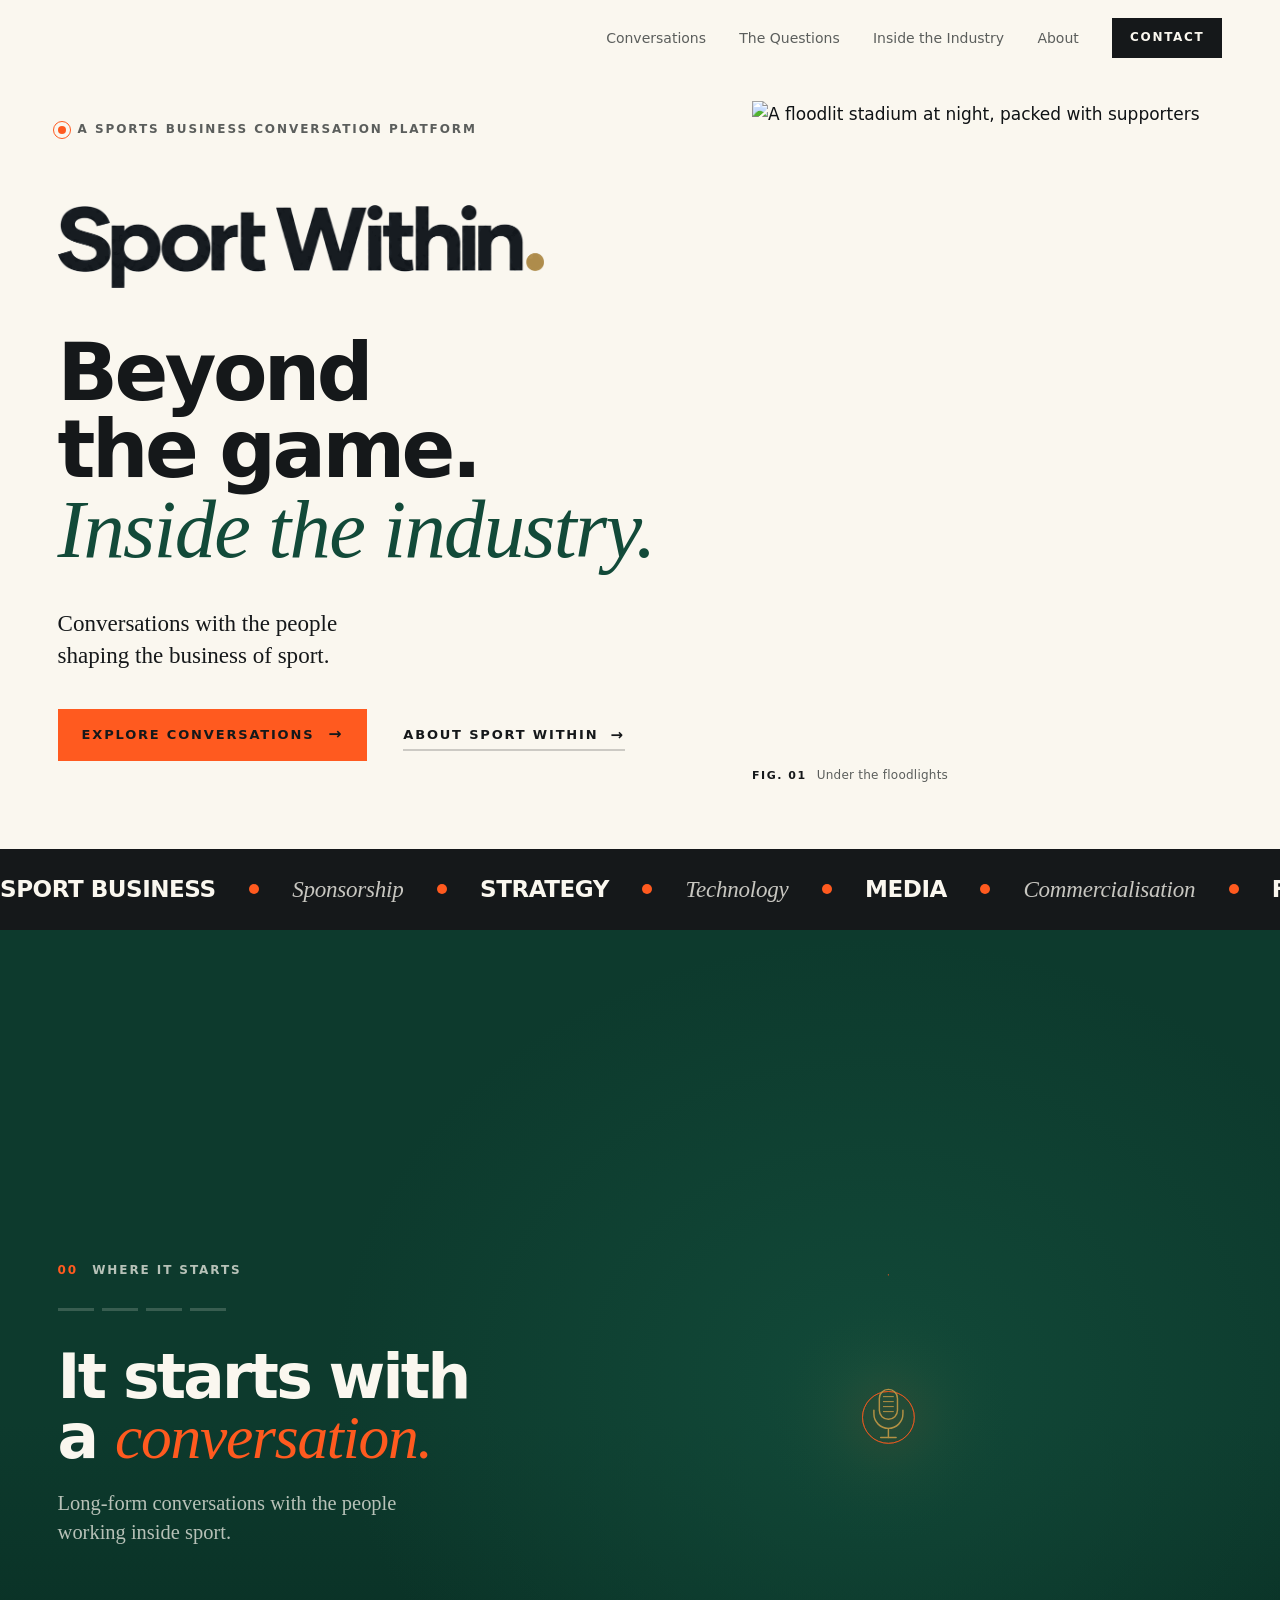
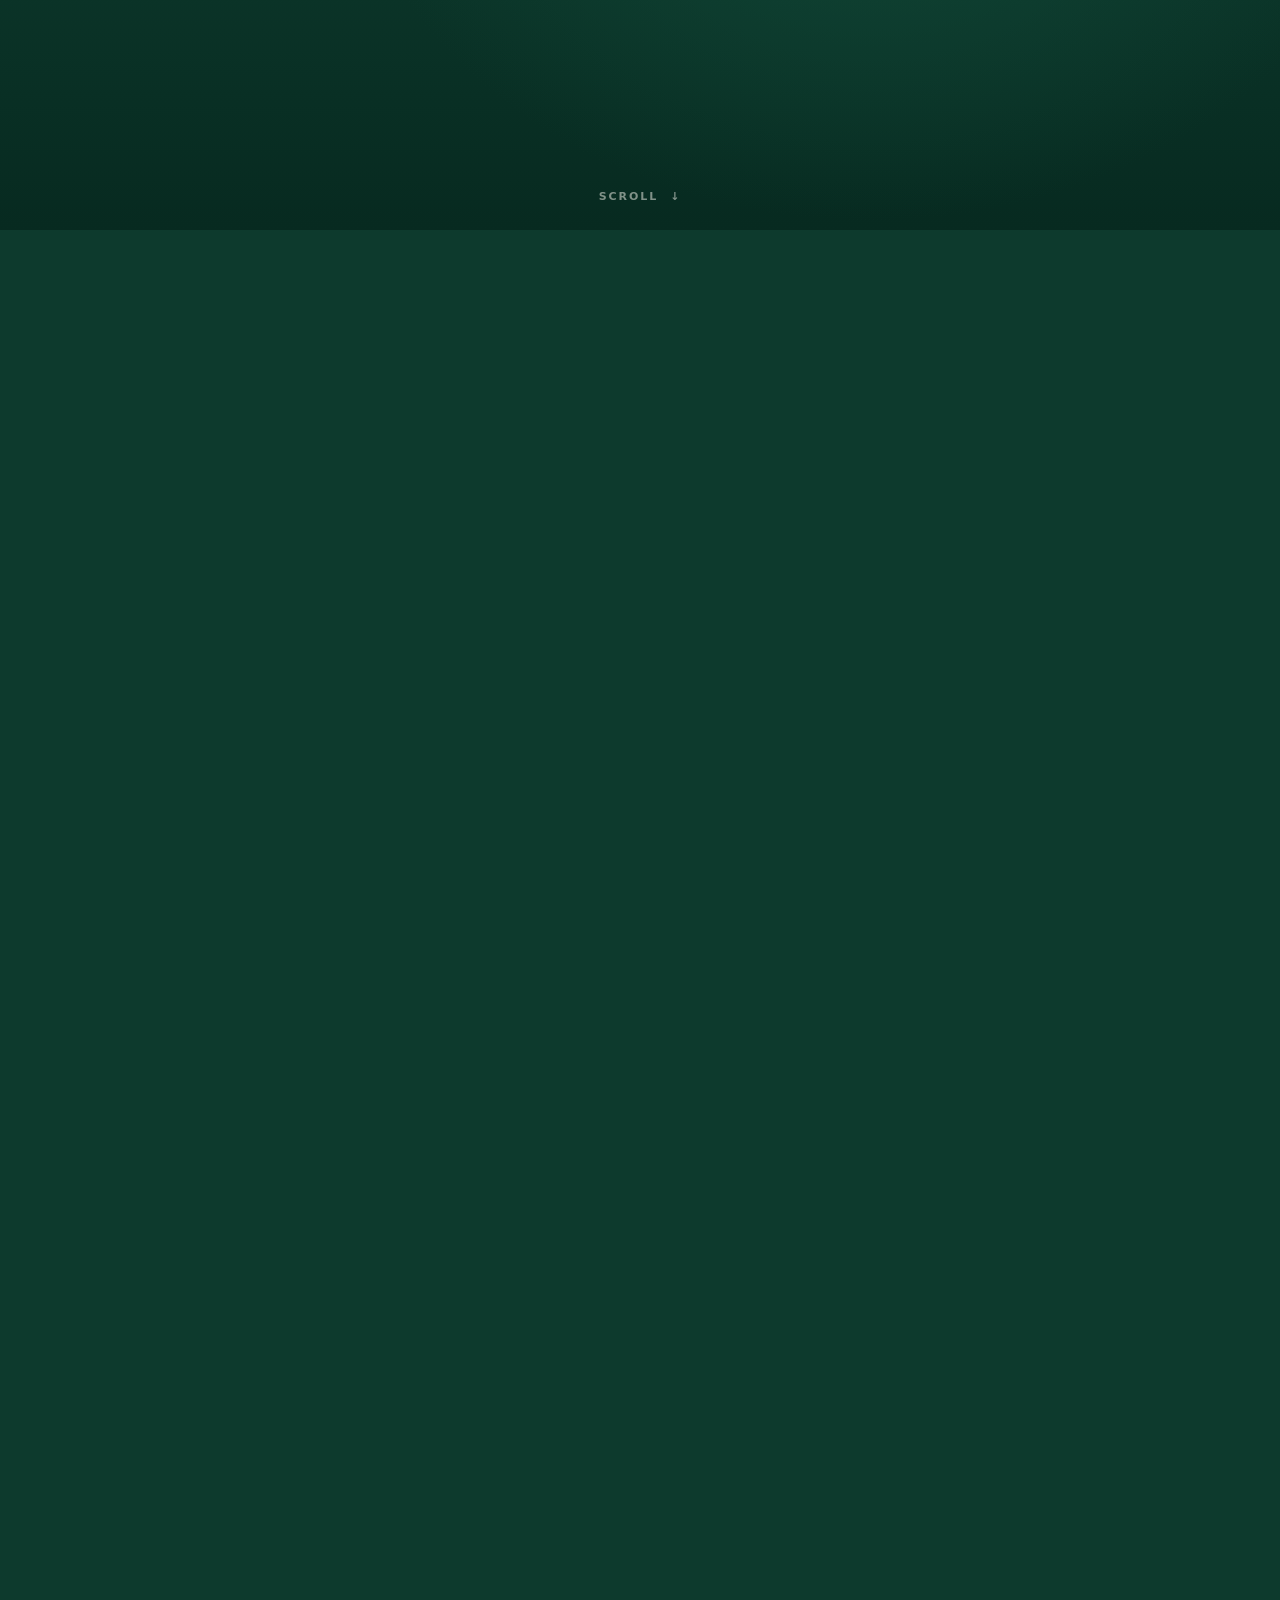
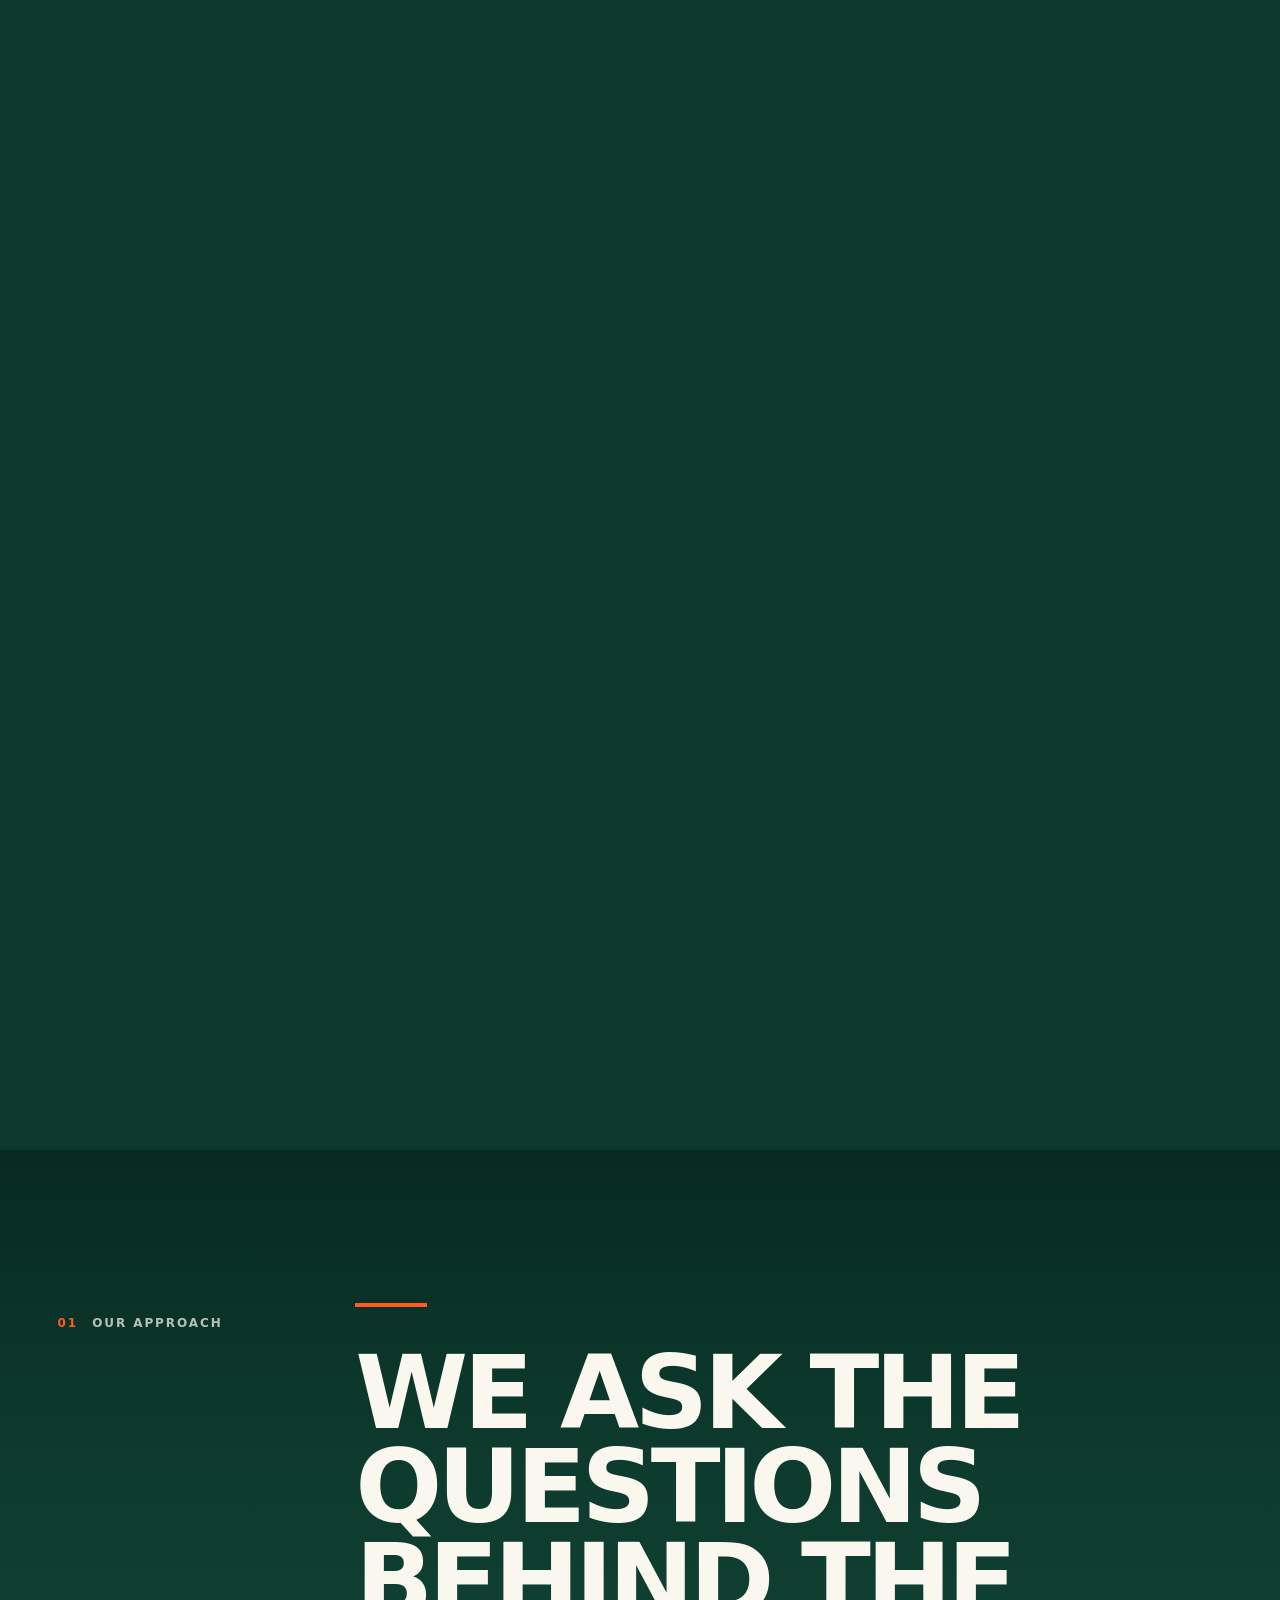
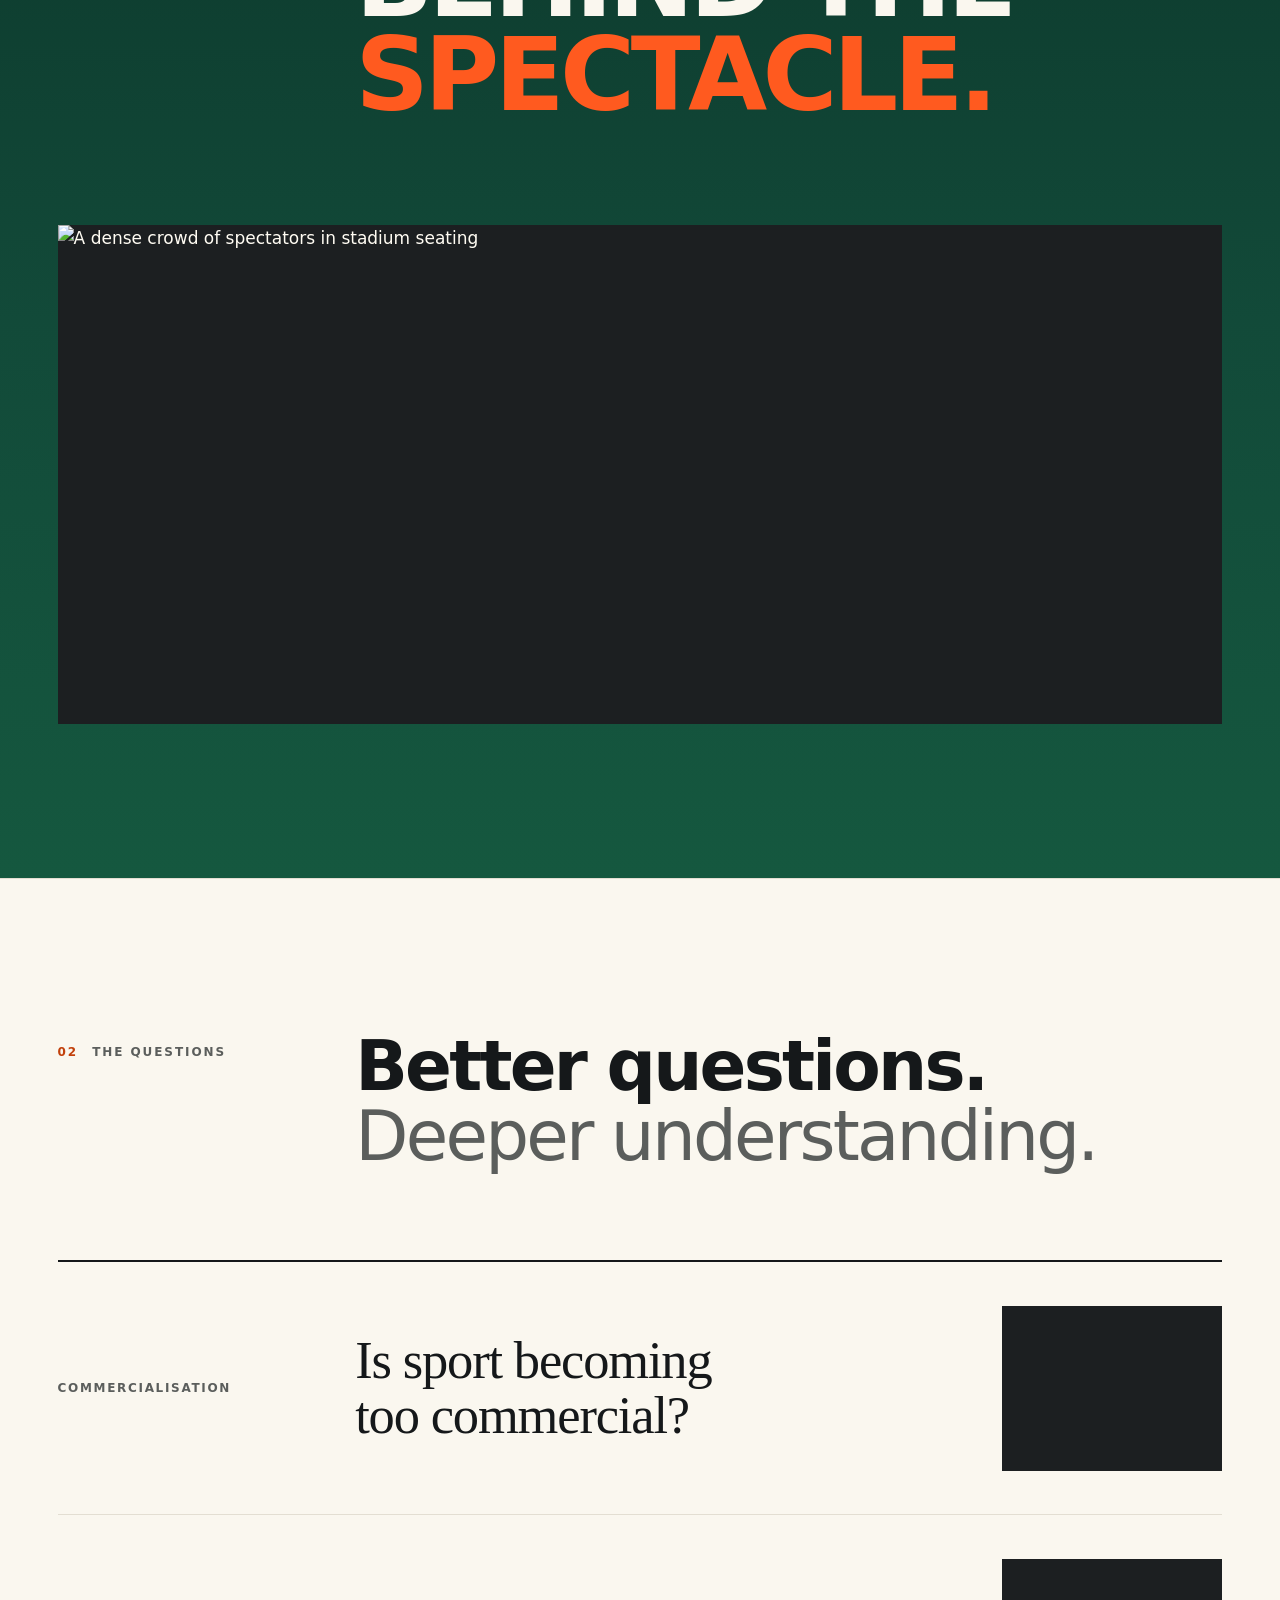
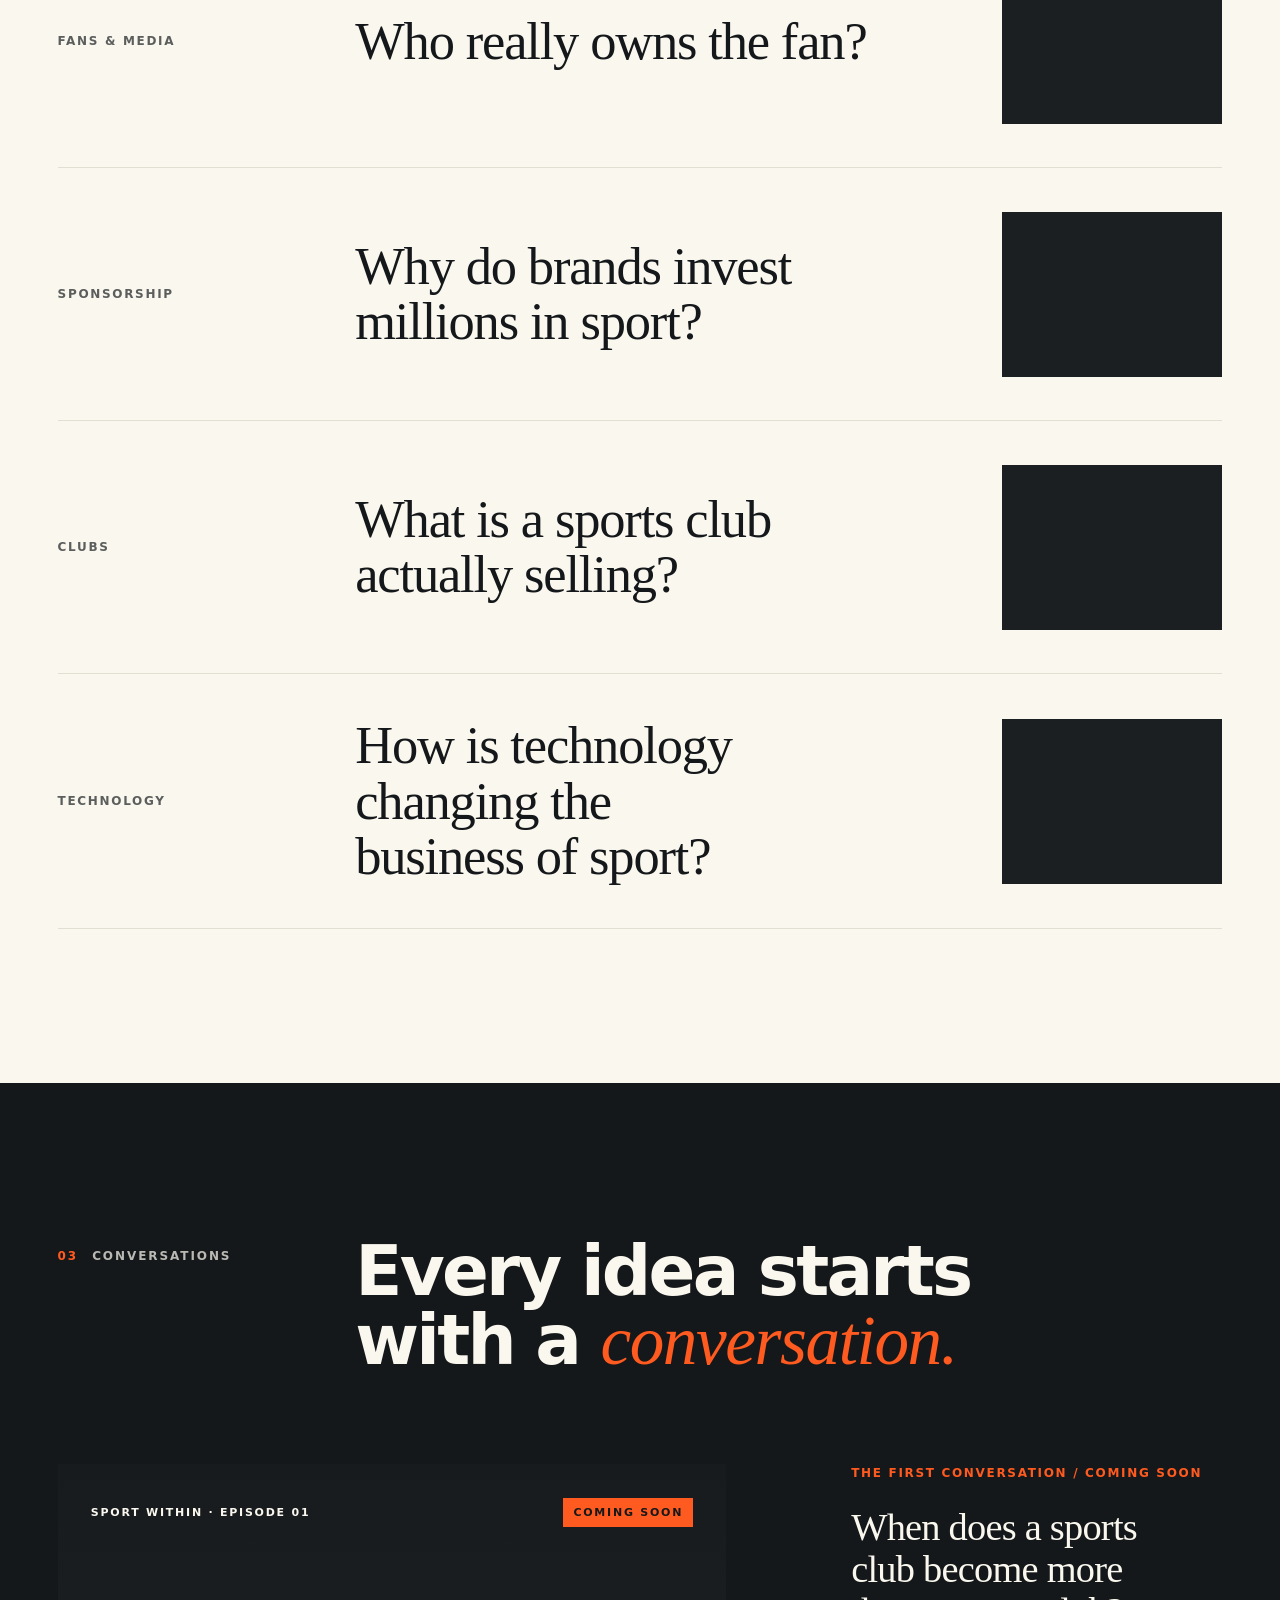
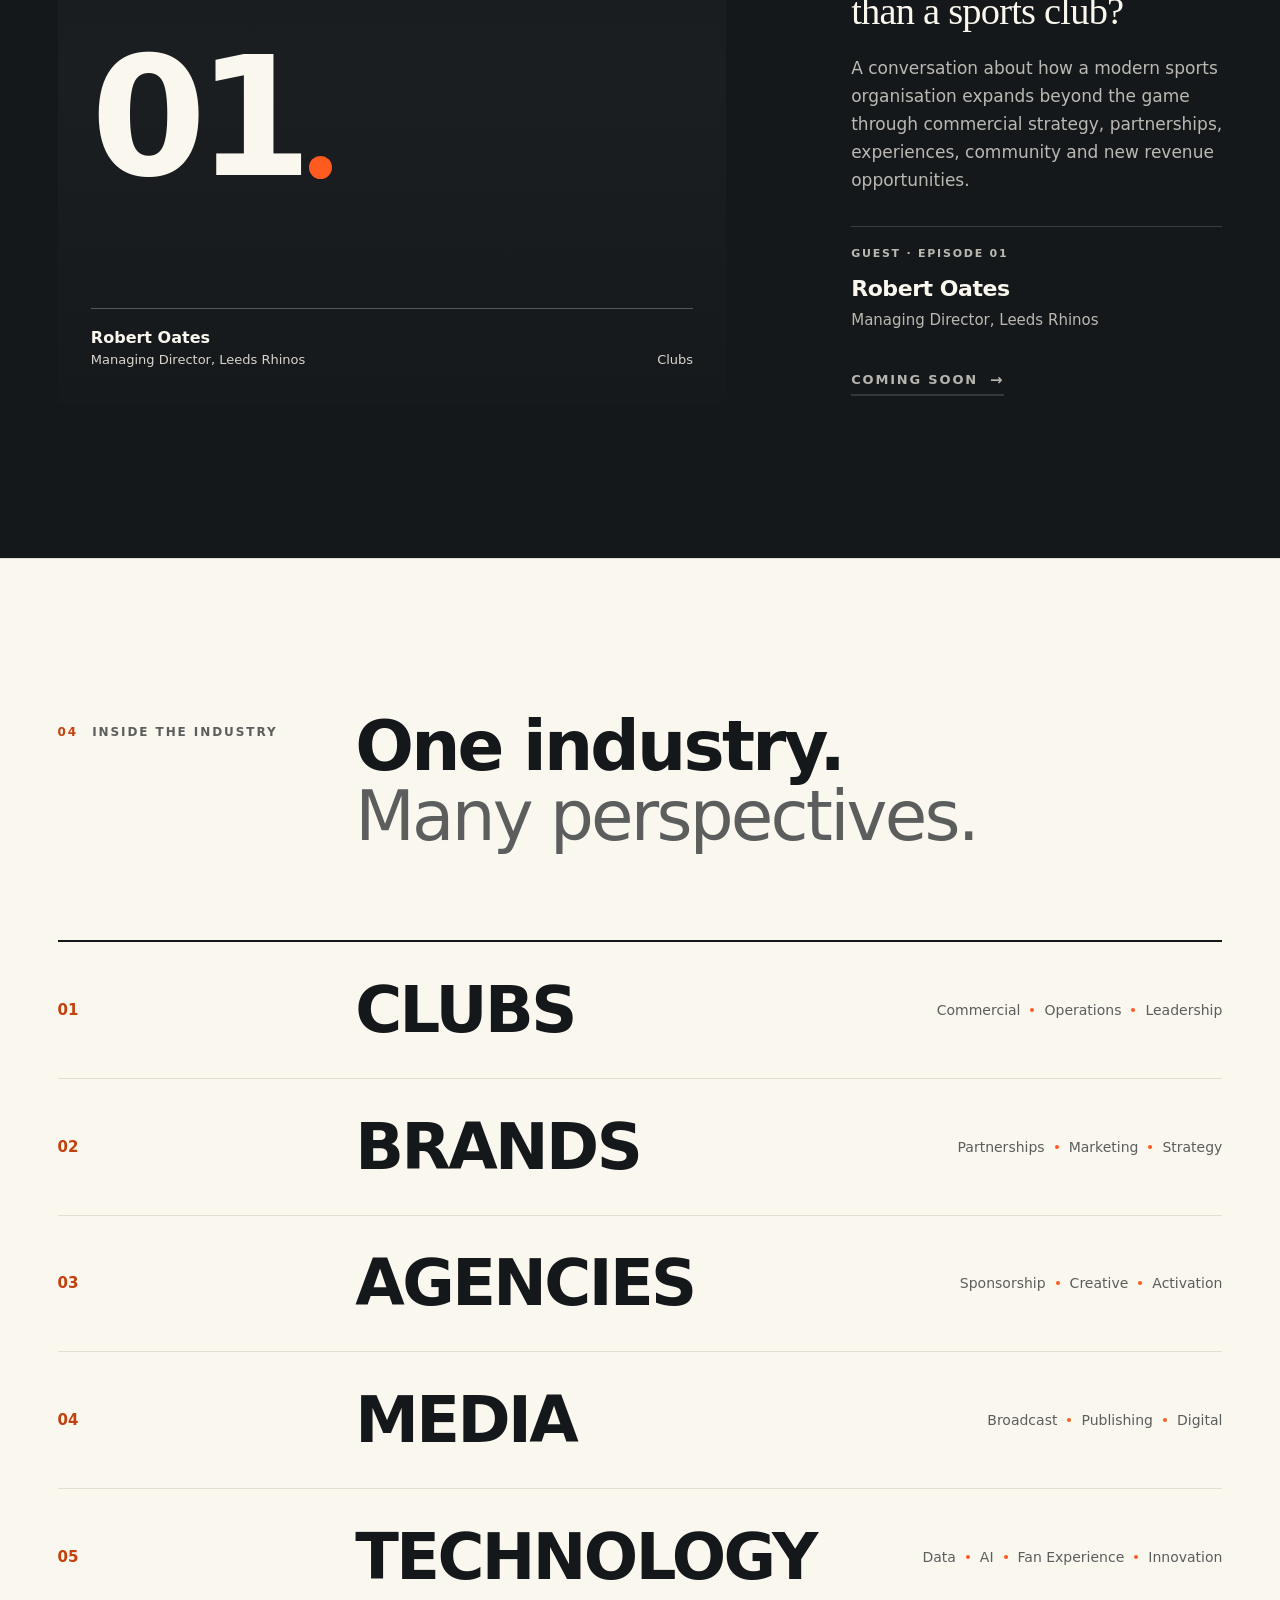
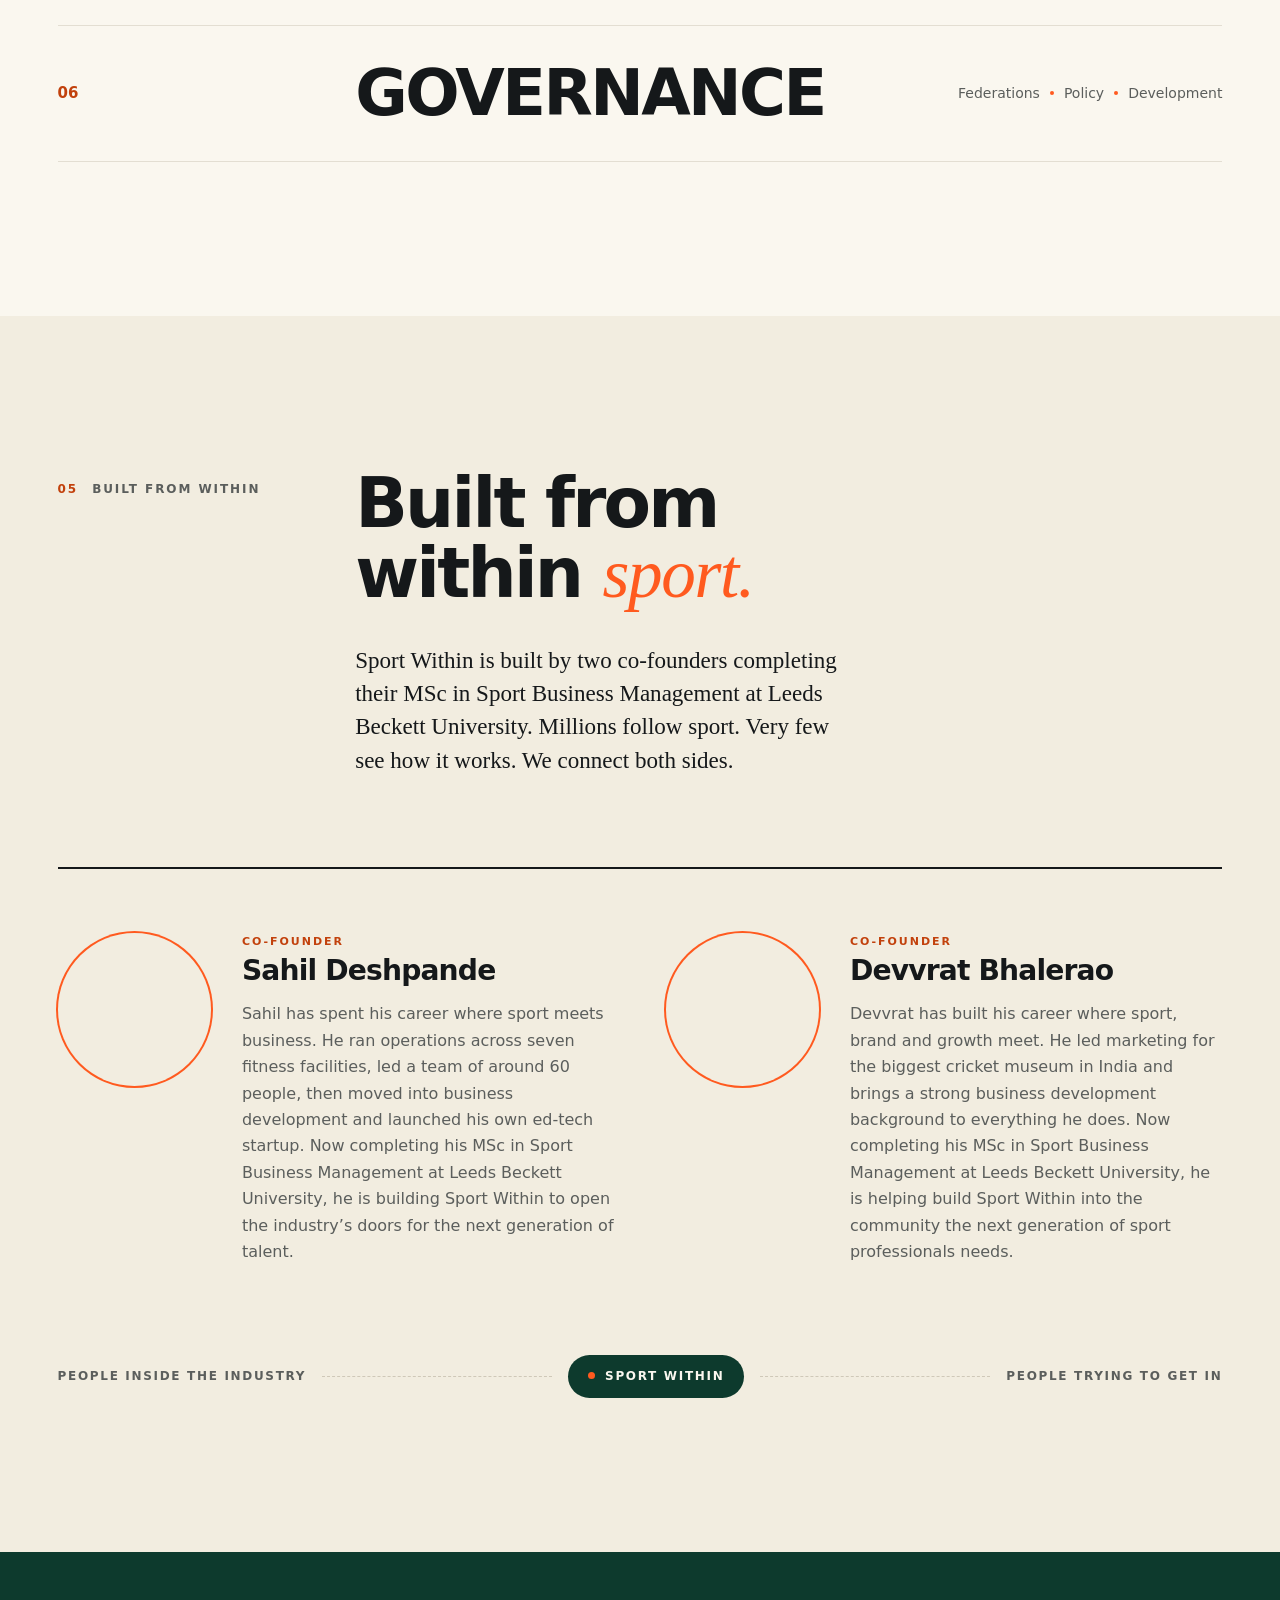
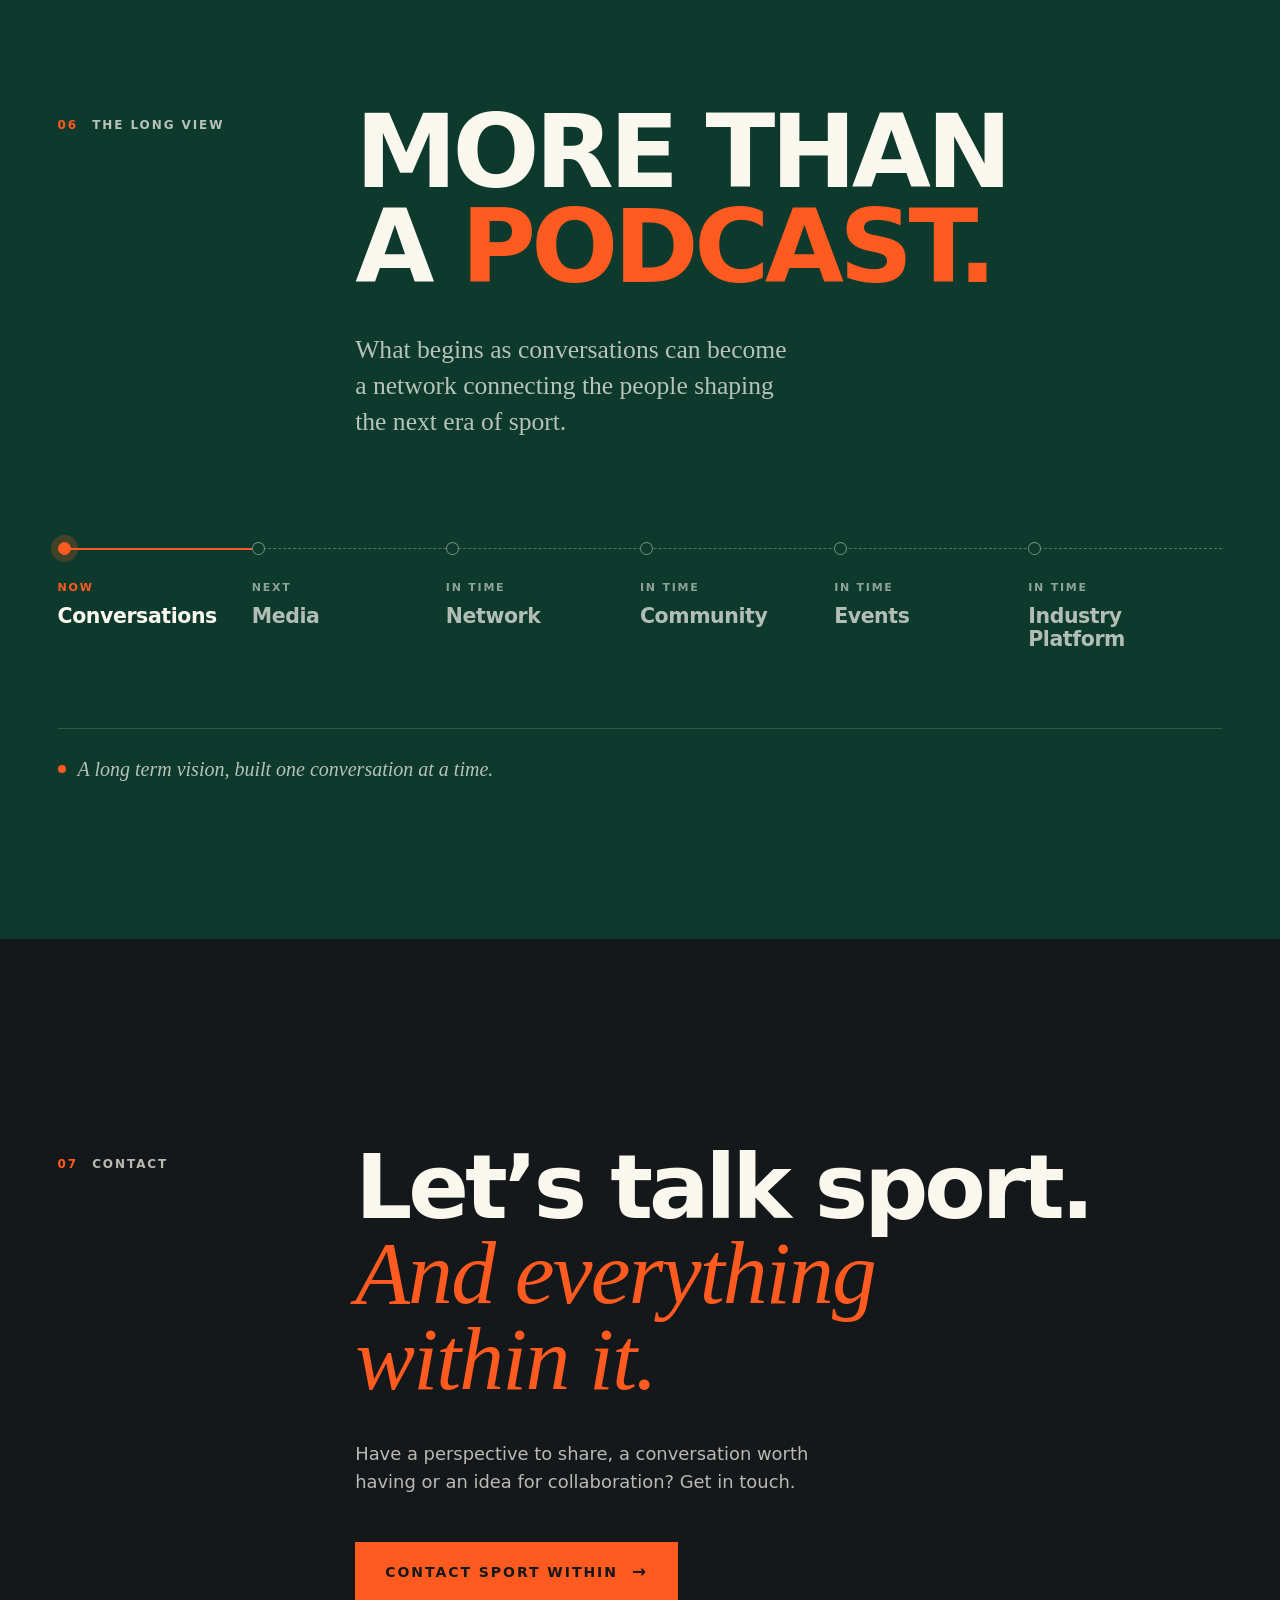
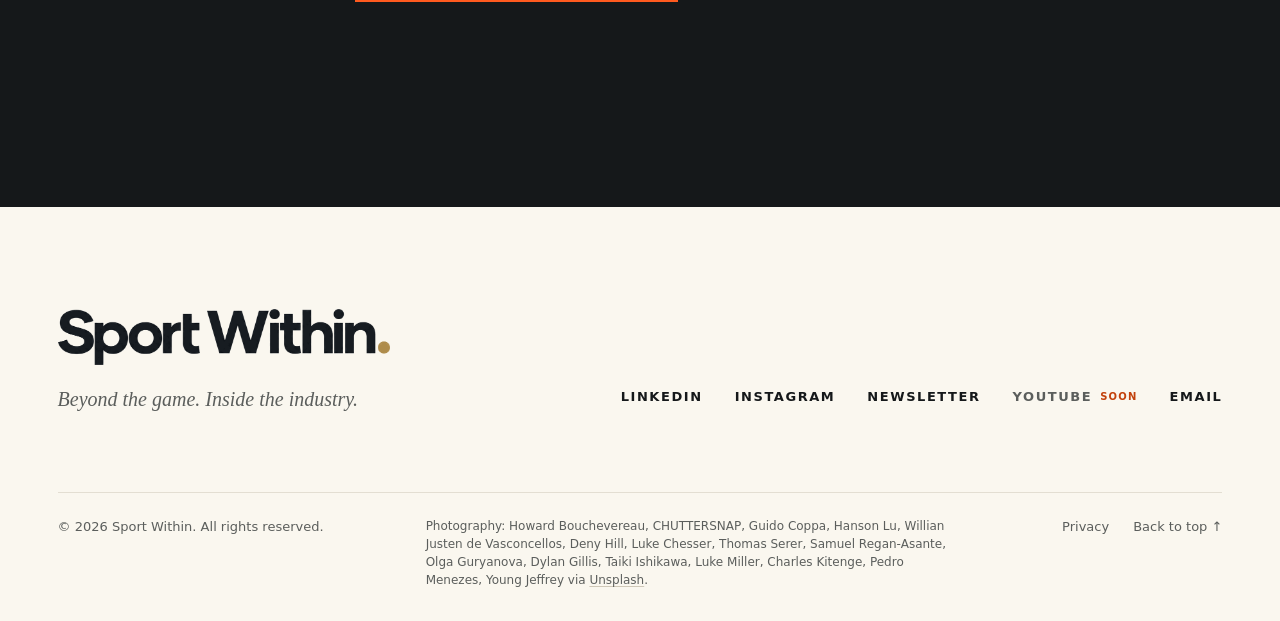
==== commit 619a9590: "Add co-founders, green fade, and production hardening - About: co-founders Sahil Deshpande and Devvr" ====
--- a/index.html
+++ b/index.html
@@ -7,23 +7,39 @@
   <meta name="description" content="Sport Within is a student-led sports business platform exploring the people, ideas, business and decisions shaping modern sport.">
   <meta name="keywords" content="sports business, sports sponsorship, sports marketing, sports commercialisation, sports finance, sports media, sports technology, sports strategy, sports management">
   <meta name="theme-color" content="#FAF7EF">
+  <meta name="color-scheme" content="light">
+  <meta name="referrer" content="strict-origin-when-cross-origin">
+  <!-- Fallback for hosts that can't send headers (e.g. GitHub Pages). The full policy is in _headers / vercel.json. -->
+  <meta http-equiv="Content-Security-Policy" content="default-src 'self'; script-src 'self'; style-src 'self' https://fonts.googleapis.com; font-src 'self' https://fonts.gstatic.com; img-src 'self' data: https://images.unsplash.com; connect-src 'self' https://formspree.io; form-action 'self' https://formspree.io; base-uri 'self'; object-src 'none'; manifest-src 'self'">
+
+  <link rel="canonical" href="https://SITE_DOMAIN/">
 
   <meta property="og:type" content="website">
   <meta property="og:site_name" content="Sport Within">
+  <meta property="og:url" content="https://SITE_DOMAIN/">
   <meta property="og:title" content="Sport Within | Beyond the Game. Inside the Industry.">
   <meta property="og:description" content="Conversations with the people shaping the business of sport.">
-  <meta property="og:image" content="assets/og-image.png">
+  <meta property="og:image" content="https://SITE_DOMAIN/assets/og-image.png">
+  <meta property="og:image:width" content="1200">
+  <meta property="og:image:height" content="630">
+  <meta property="og:image:alt" content="Sport Within. Beyond the game. Inside the industry.">
   <meta property="og:locale" content="en_GB">
   <meta name="twitter:card" content="summary_large_image">
+  <meta name="twitter:title" content="Sport Within | Beyond the Game. Inside the Industry.">
+  <meta name="twitter:description" content="Conversations with the people shaping the business of sport.">
+  <meta name="twitter:image" content="https://SITE_DOMAIN/assets/og-image.png">
 
   <link rel="icon" href="assets/favicon.svg" type="image/svg+xml">
+  <link rel="icon" href="assets/favicon-32.png" type="image/png" sizes="32x32">
+  <link rel="apple-touch-icon" href="assets/apple-touch-icon.png">
+  <link rel="manifest" href="site.webmanifest">
 
   <link rel="preconnect" href="https://images.unsplash.com">
   <link rel="preconnect" href="https://fonts.googleapis.com">
   <link rel="preconnect" href="https://fonts.gstatic.com" crossorigin>
   <link href="https://fonts.googleapis.com/css2?family=Inter+Tight:wght@400;500;600;700;800;900&family=Newsreader:ital,opsz,wght@0,6..72,400;0,6..72,500;1,6..72,400;1,6..72,500&display=swap" rel="stylesheet">
 
-  <link rel="stylesheet" href="styles.css?v=2">
+  <link rel="stylesheet" href="styles.css?v=3">
 
   <script type="application/ld+json">
   {
@@ -32,11 +48,21 @@
     "name": "Sport Within",
     "slogan": "Beyond the game. Inside the industry.",
     "description": "A student-led sports business platform exploring the people, ideas, business and decisions shaping modern sport.",
-    "founder": { "@type": "Person", "name": "Sahil Deshpande" }
+    "url": "https://SITE_DOMAIN/",
+    "logo": "https://SITE_DOMAIN/assets/sport-within-logo.png",
+    "sameAs": [
+      "https://www.linkedin.com/company/sport-within/",
+      "https://www.instagram.com/sportwithin_/"
+    ],
+    "founder": [
+      { "@type": "Person", "name": "Sahil Deshpande", "jobTitle": "Co-founder" },
+      { "@type": "Person", "name": "Devvrat Bhalerao", "jobTitle": "Co-founder" }
+    ]
   }
   </script>
 </head>
 <body>
+  <noscript><p class="noscript">This site works best with JavaScript turned on. You can still reach us at <a href="mailto:hello@sportwithin.com">hello@sportwithin.com</a>.</p></noscript>
   <a class="skip-link" href="#main">Skip to content</a>
 
   <!-- 01 · Header -->
@@ -216,19 +242,49 @@
       </div>
     </section>
 
-    <!-- 07 · Built from Within -->
+    <!-- 07 · Built from Within — the founders -->
     <section class="section section--paper about" id="about" aria-labelledby="about-title">
-      <div class="wrap grid about__grid">
-        <figure class="about__media" data-photo="floodlight" data-sizes="(max-width: 860px) 100vw, 34vw" data-caption="Fig. 02 · From the stands to the boardroom"></figure>
-        <div class="about__note">
-          <p class="section-label section-label--inline"><span>05</span> Built from Within</p>
-          <h2 class="section-title" id="about-title">Built from within sport.</h2>
-          <p class="about__copy">Sport Within is created and hosted by Sahil Deshpande, a sports business professional currently studying MSc Sport Business Management at Leeds Beckett University, with experience across sports science, operations, commercial development and sports education.</p>
-          <p class="signature">
-            <span class="signature__name">Sahil Deshpande</span>
-            <span class="signature__sep" aria-hidden="true"></span>
-            <span class="signature__role">Founder &amp; Host</span>
-          </p>
+      <div class="wrap grid">
+        <p class="section-label"><span>05</span> Built from Within</p>
+        <div class="section-head">
+          <h2 class="section-title" id="about-title">Built from within <em>sport.</em></h2>
+          <p class="about__lede">Sport Within is built by two co-founders completing their MSc in Sport Business Management at Leeds Beckett University. Millions follow sport. Very few see how it works. We connect both sides.</p>
+        </div>
+      </div>
+
+      <div class="wrap">
+        <div class="founders">
+          <article class="founder" aria-labelledby="founder-sahil">
+            <picture class="founder__photo">
+              <source srcset="assets/team/sahil-deshpande.webp" type="image/webp">
+              <img src="assets/team/sahil-deshpande.jpg" alt="Portrait of Sahil Deshpande" width="640" height="640" loading="lazy" decoding="async">
+            </picture>
+            <div class="founder__body">
+              <p class="founder__role">Co-founder</p>
+              <h3 class="founder__name" id="founder-sahil">Sahil Deshpande</h3>
+              <p class="founder__bio">Sahil has spent his career where sport meets business. He ran operations across seven fitness facilities, led a team of around 60 people, then moved into business development and launched his own ed-tech startup. Now completing his MSc in Sport Business Management at Leeds Beckett University, he is building Sport Within to open the industry&rsquo;s doors for the next generation of talent.</p>
+            </div>
+          </article>
+
+          <article class="founder" aria-labelledby="founder-devvrat">
+            <picture class="founder__photo">
+              <source srcset="assets/team/devvrat-bhalerao.webp" type="image/webp">
+              <img src="assets/team/devvrat-bhalerao.jpg" alt="Portrait of Devvrat Bhalerao" width="640" height="640" loading="lazy" decoding="async">
+            </picture>
+            <div class="founder__body">
+              <p class="founder__role">Co-founder</p>
+              <h3 class="founder__name" id="founder-devvrat">Devvrat Bhalerao</h3>
+              <p class="founder__bio">Devvrat has built his career where sport, brand and growth meet. He led marketing for the biggest cricket museum in India and brings a strong business development background to everything he does. Now completing his MSc in Sport Business Management at Leeds Beckett University, he is helping build Sport Within into the community the next generation of sport professionals needs.</p>
+            </div>
+          </article>
+        </div>
+
+        <div class="bridge" role="img" aria-label="Sport Within connects people inside the industry with people trying to get in">
+          <span class="bridge__end">People inside the industry</span>
+          <span class="bridge__line" aria-hidden="true"></span>
+          <span class="bridge__hub">Sport Within</span>
+          <span class="bridge__line" aria-hidden="true"></span>
+          <span class="bridge__end">People trying to get in</span>
         </div>
       </div>
     </section>
@@ -274,7 +330,7 @@
       <div class="site-footer__bottom">
         <p>&copy; <span data-year></span> Sport Within. All rights reserved.</p>
         <p class="credits" data-render="credits"></p>
-        <a href="#top" class="back-to-top">Back to top <span aria-hidden="true">&uarr;</span></a>
+        <p class="footer-links"><a href="privacy.html">Privacy</a> <a href="#top" class="back-to-top">Back to top <span aria-hidden="true">&uarr;</span></a></p>
       </div>
     </div>
   </footer>
@@ -295,26 +351,31 @@
         <div class="field-row">
           <div class="field">
             <label for="f-name">Name</label>
-            <input id="f-name" name="name" type="text" autocomplete="name" required>
+            <input id="f-name" name="name" type="text" autocomplete="name" maxlength="120" required>
           </div>
           <div class="field">
             <label for="f-email">Email</label>
-            <input id="f-email" name="email" type="email" autocomplete="email" required>
+            <input id="f-email" name="email" type="email" autocomplete="email" maxlength="254" required>
           </div>
         </div>
         <div class="field-row">
           <div class="field">
             <label for="f-org">Organisation</label>
-            <input id="f-org" name="organisation" type="text" autocomplete="organization">
+            <input id="f-org" name="organisation" type="text" autocomplete="organization" maxlength="160">
           </div>
           <div class="field">
             <label for="f-role">Role</label>
-            <input id="f-role" name="role" type="text" autocomplete="organization-title">
+            <input id="f-role" name="role" type="text" autocomplete="organization-title" maxlength="120">
           </div>
         </div>
         <div class="field">
           <label for="f-message">Message</label>
-          <textarea id="f-message" name="message" rows="5" required></textarea>
+          <textarea id="f-message" name="message" rows="5" maxlength="4000" required></textarea>
+        </div>
+        <!-- Honeypot: hidden from people, filled in by bots. Formspree also recognises "_gotcha". -->
+        <div class="hp-field" aria-hidden="true">
+          <label for="f-website">Leave this field empty</label>
+          <input id="f-website" name="_gotcha" type="text" tabindex="-1" autocomplete="off">
         </div>
         <div class="contact-form__foot">
           <p class="form-status" role="status" aria-live="polite"></p>
@@ -324,7 +385,7 @@
     </div>
   </dialog>
 
-  <script src="content.js?v=2"></script>
-  <script src="main.js?v=2"></script>
+  <script src="content.js?v=3"></script>
+  <script src="main.js?v=3"></script>
 </body>
 </html>
--- a/styles.css
+++ b/styles.css
@@ -11,6 +11,8 @@
   --ink-2: #1C1F21;
   --pitch: #0D3A2D;
   --pitch-2: #124A39;
+  --pitch-deep: #072A20;     /* darkest green: the seam between orbit and philosophy */
+  --pitch-lift: #15583F;     /* brightest green: philosophy section's lower half */
   --signal: #FF5A1F;         /* lively accent — markers, buttons, large type */
   --signal-text: #C2410C;    /* AA-compliant orange for small text on paper */
   --gold: #B39144;           /* brand gold (logo dot) */
@@ -300,7 +302,7 @@
   display: flex; align-items: center;
   background:
     radial-gradient(60% 70% at 68% 50%, rgba(18, 74, 57, .95) 0%, rgba(13, 58, 45, 0) 70%),
-    var(--pitch);
+    linear-gradient(180deg, var(--pitch) 0%, var(--pitch) 55%, var(--pitch-deep) 100%);
 }
 .orbit__grid {
   display: grid; grid-template-columns: repeat(12, minmax(0, 1fr)); column-gap: var(--gap);
@@ -384,6 +386,14 @@
 /* ==========================================================================
    03 · Editorial philosophy (pitch green)
    ========================================================================== */
+.philosophy {
+  /* continues from the orbit's deep green and lifts gradually into a brighter pitch green */
+  background: linear-gradient(180deg,
+    var(--pitch-deep) 0%,
+    var(--pitch) 22%,
+    var(--pitch-2) 58%,
+    var(--pitch-lift) 100%);
+}
 .philosophy__content { grid-column: 4 / span 9; }
 .philosophy .display-caps { max-width: 14ch; }
 .band-figure { margin-top: clamp(64px, 8vw, 120px); }
@@ -518,25 +528,40 @@
 /* ==========================================================================
    07 · About — founder's note
    ========================================================================== */
-.about__grid { align-items: center; row-gap: 48px; }
-.about__media { grid-column: 1 / span 4; }
-.about__media .photo { aspect-ratio: 4 / 5; }
-.about__note { grid-column: 6 / span 7; }
-.about__copy {
-  margin-top: clamp(28px, 3.2vw, 44px);
-  font-family: var(--serif); font-size: clamp(21px, 2vw, 28px); line-height: 1.45; letter-spacing: -0.006em; max-width: 36ch;
-}
-.about__copy::first-letter {
-  font-family: var(--sans); font-weight: 900; float: left; font-size: 3.6em; line-height: .82;
-  padding: .06em .1em 0 0; color: var(--signal);
-}
-.signature {
-  margin-top: clamp(32px, 3.6vw, 48px);
-  display: flex; align-items: center; flex-wrap: wrap; gap: 10px 18px;
-  font-size: 13px; font-weight: 700; letter-spacing: .14em; text-transform: uppercase;
-}
-.signature__sep { width: 32px; height: 3px; background: var(--signal); }
-.signature__role { color: var(--grey); }
+.about .section-title em { font-family: var(--serif); font-style: italic; font-weight: 400; letter-spacing: -0.02em; color: var(--signal); }
+.about__lede {
+  margin-top: clamp(24px, 3vw, 36px); max-width: 44ch;
+  font-family: var(--serif); font-size: clamp(20px, 1.8vw, 26px); line-height: 1.45; color: var(--ink);
+}
+
+.founders {
+  margin-top: clamp(56px, 7vw, 96px);
+  display: grid; grid-template-columns: 1fr 1fr; gap: clamp(32px, 4vw, 64px);
+  border-top: 2px solid var(--ink);
+  padding-top: clamp(40px, 5vw, 64px);
+}
+.founder { display: grid; grid-template-columns: auto 1fr; gap: clamp(20px, 2.4vw, 32px); align-items: start; }
+.founder__photo {
+  display: block; position: relative;
+  width: clamp(120px, 12vw, 168px); aspect-ratio: 1;
+  border-radius: 50%;
+  padding: 5px;                                   /* gap between the ring and the photo */
+  background: var(--paper-2);
+  box-shadow: 0 0 0 2px var(--signal);
+}
+.founder__photo img { width: 100%; height: 100%; border-radius: 50%; object-fit: cover; object-position: 50% 30%; filter: saturate(1.04); }
+.founder__role { font-size: 11px; font-weight: 800; letter-spacing: .18em; text-transform: uppercase; color: var(--signal-text); }
+.founder__name { margin-top: 6px; font-size: clamp(24px, 2.2vw, 32px); font-weight: 800; letter-spacing: -0.03em; line-height: 1.1; }
+.founder__bio { margin-top: 14px; font-size: 16px; line-height: 1.65; color: var(--grey); max-width: 52ch; }
+
+.bridge {
+  margin-top: clamp(56px, 7vw, 96px);
+  display: flex; align-items: center; gap: 16px;
+  font-size: 12px; font-weight: 700; letter-spacing: .14em; text-transform: uppercase; color: var(--grey);
+}
+.bridge__line { flex: 1; min-width: 24px; border-top: 1.5px dashed var(--rule-strong); }
+.bridge__hub { background: var(--pitch); color: var(--paper); padding: 12px 20px; border-radius: 999px; white-space: nowrap; }
+.bridge__hub::before { content: ""; display: inline-block; width: 7px; height: 7px; border-radius: 50%; background: var(--signal); margin-right: 10px; vertical-align: 1px; }
 
 /* ==========================================================================
    08 · More Than a Podcast — progression (pitch green + aerial duotone)
@@ -603,6 +628,31 @@
 .credits a { text-decoration: underline; text-decoration-color: var(--rule-strong); text-underline-offset: 2px; }
 .credits a:hover { color: var(--ink); text-decoration-color: var(--signal); }
 .back-to-top:hover { color: var(--ink); }
+.footer-links { display: flex; gap: 24px; }
+.footer-links a:hover { color: var(--ink); }
+.noscript { margin: 0; padding: 12px var(--gutter); background: var(--ink); color: var(--paper); font-size: 14px; text-align: center; }
+.noscript a { text-decoration: underline; }
+
+/* ==========================================================================
+   Simple pages — privacy notice and 404
+   ========================================================================== */
+.page-header { border-bottom: 1px solid var(--rule); }
+.page-header .site-header__inner { height: var(--header-h); }
+.page-header img { height: 22px; width: auto; }
+.legal { padding-block: clamp(56px, 8vw, 112px); }
+.legal__inner { max-width: 72ch; }
+.legal h1 { font-weight: 800; font-size: clamp(40px, 6vw, 72px); line-height: 1; letter-spacing: -0.04em; }
+.legal .updated { margin-top: 16px; font-size: 14px; color: var(--grey); }
+.legal h2 { margin-top: 48px; font-size: 24px; font-weight: 800; letter-spacing: -0.02em; }
+.legal p, .legal li { margin-top: 14px; color: var(--ink); }
+.legal ul { list-style: disc; padding-left: 1.2em; }
+.legal a { text-decoration: underline; text-decoration-color: var(--signal); text-underline-offset: 3px; }
+.not-found { min-height: calc(100vh - var(--header-h)); display: grid; align-content: center; padding-block: 64px; }
+.not-found__code { font-weight: 900; font-size: clamp(120px, 22vw, 280px); line-height: .8; letter-spacing: -0.06em; }
+.not-found__code span { color: var(--signal); }
+.not-found h1 { margin-top: 24px; font-family: var(--serif); font-weight: 400; font-size: clamp(28px, 3.4vw, 44px); line-height: 1.15; }
+.not-found p { margin-top: 12px; color: var(--grey); max-width: 44ch; }
+.not-found .btn { margin-top: 32px; }
 
 /* ==========================================================================
    Contact dialog
@@ -640,6 +690,7 @@
 .field input:focus-visible, .field textarea:focus-visible { outline: none; }
 .field input:focus, .field textarea:focus { outline: none; border-bottom-color: var(--signal); }
 .field.has-error input, .field.has-error textarea { border-bottom-color: #B42318; }
+.hp-field { position: absolute !important; left: -10000px; width: 1px; height: 1px; overflow: hidden; }
 .contact-form__foot { display: flex; justify-content: space-between; align-items: center; gap: 16px; flex-wrap: wrap; }
 .form-status { font-size: 14px; color: var(--grey); }
 .form-status.is-error { color: #B42318; }
@@ -662,7 +713,7 @@
   .menu-toggle { display: block; }
   .site-header__logo img { height: 19px; }
 
-  .section-label, .section-head, .philosophy__content, .about__note, .contact__content { grid-column: 1 / -1; }
+  .section-label, .section-head, .philosophy__content, .contact__content { grid-column: 1 / -1; }
   .section-label { padding-top: 0; margin-bottom: 28px; }
 
   .hero__grid { min-height: 0; row-gap: 48px; }
@@ -686,8 +737,11 @@
   .sector__name { grid-column: 2; }
   .sector__desc { grid-column: 2; justify-content: flex-start; }
 
-  .about__media, .about__note { grid-column: 1 / -1; }
-  .about__media .photo { aspect-ratio: 16 / 10; }
+  .founders { grid-template-columns: 1fr; }
+  .founder { grid-template-columns: 1fr; }
+  .founder__photo { width: 132px; }
+  .bridge { flex-direction: column; align-items: flex-start; gap: 10px; }
+  .bridge__line { flex: none; height: 24px; min-width: 0; border-top: 0; border-left: 1.5px dashed var(--rule-strong); margin-left: 20px; }
 
   .roadmap { grid-template-columns: 1fr; }
   .roadmap::before { left: 6px; right: auto; top: 6px; bottom: 6px; border-top: 0; border-left: 1.5px dashed rgba(250,247,239,.3); }
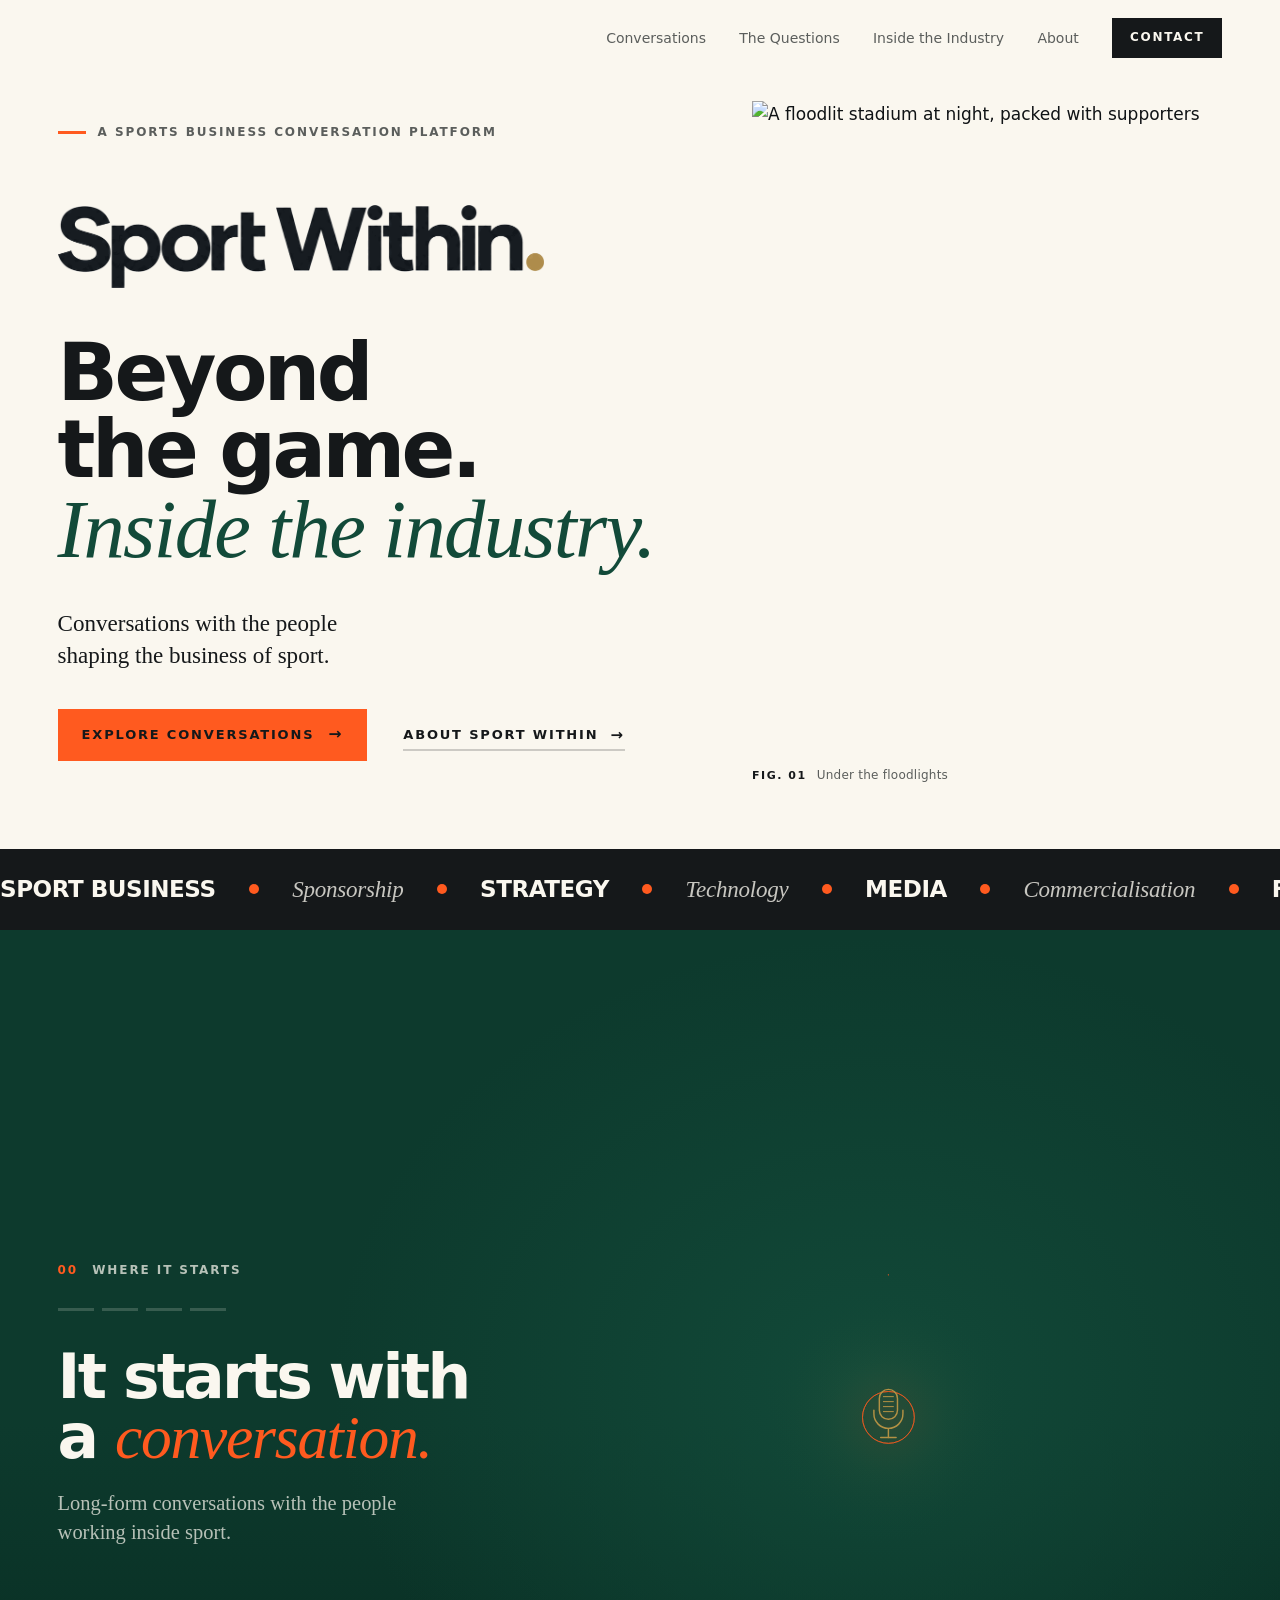
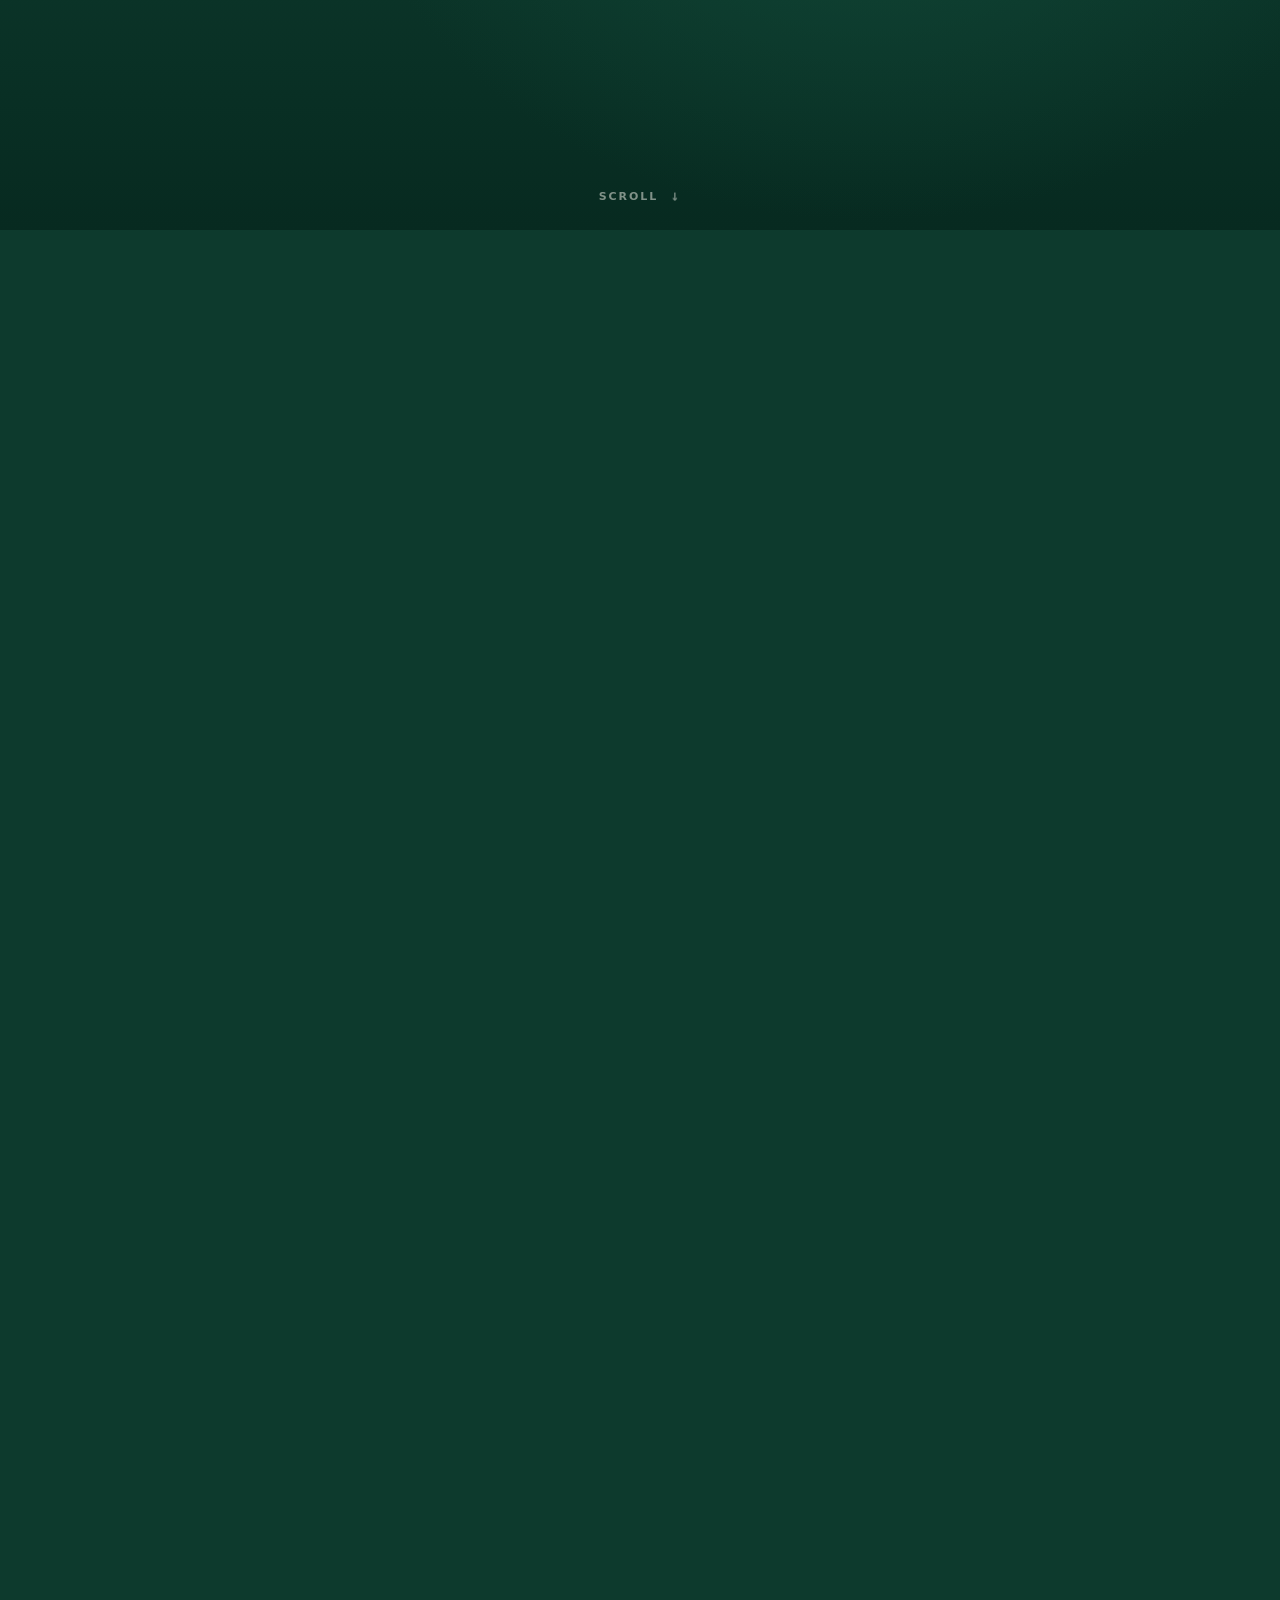
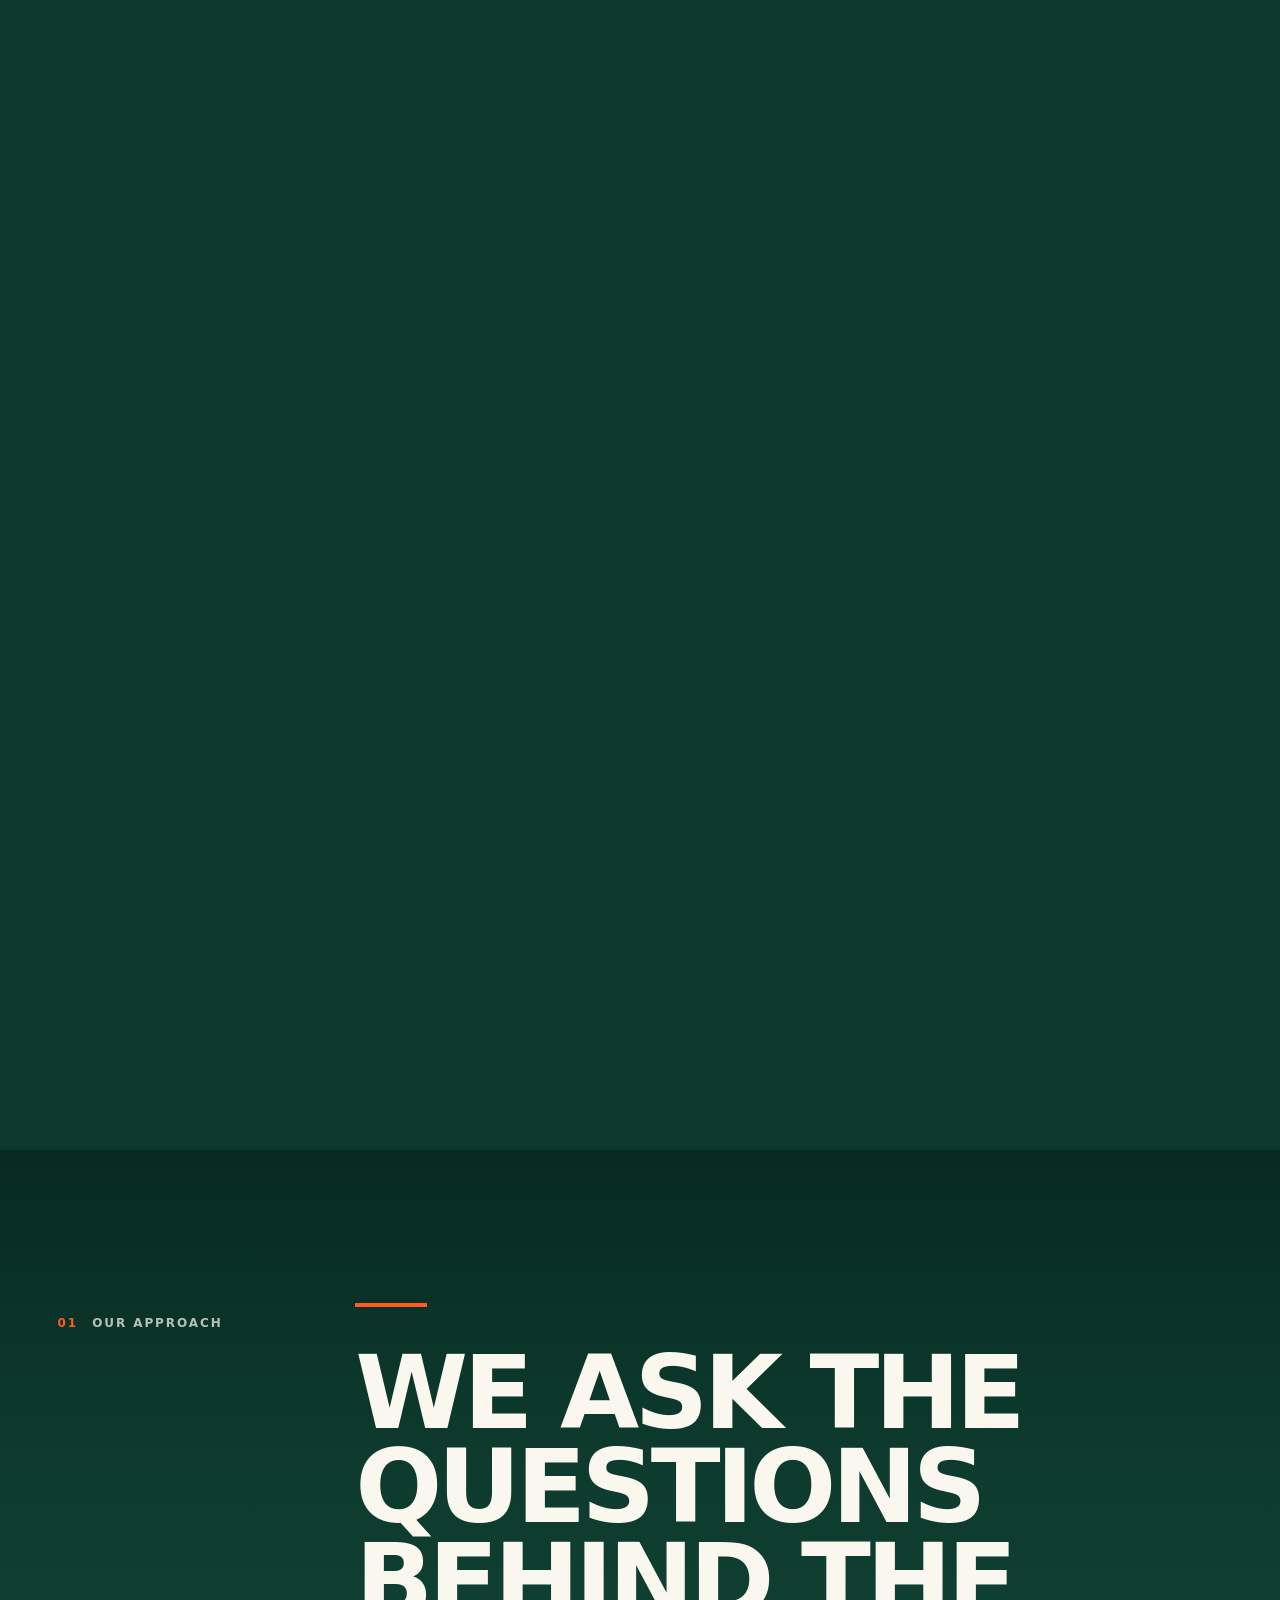
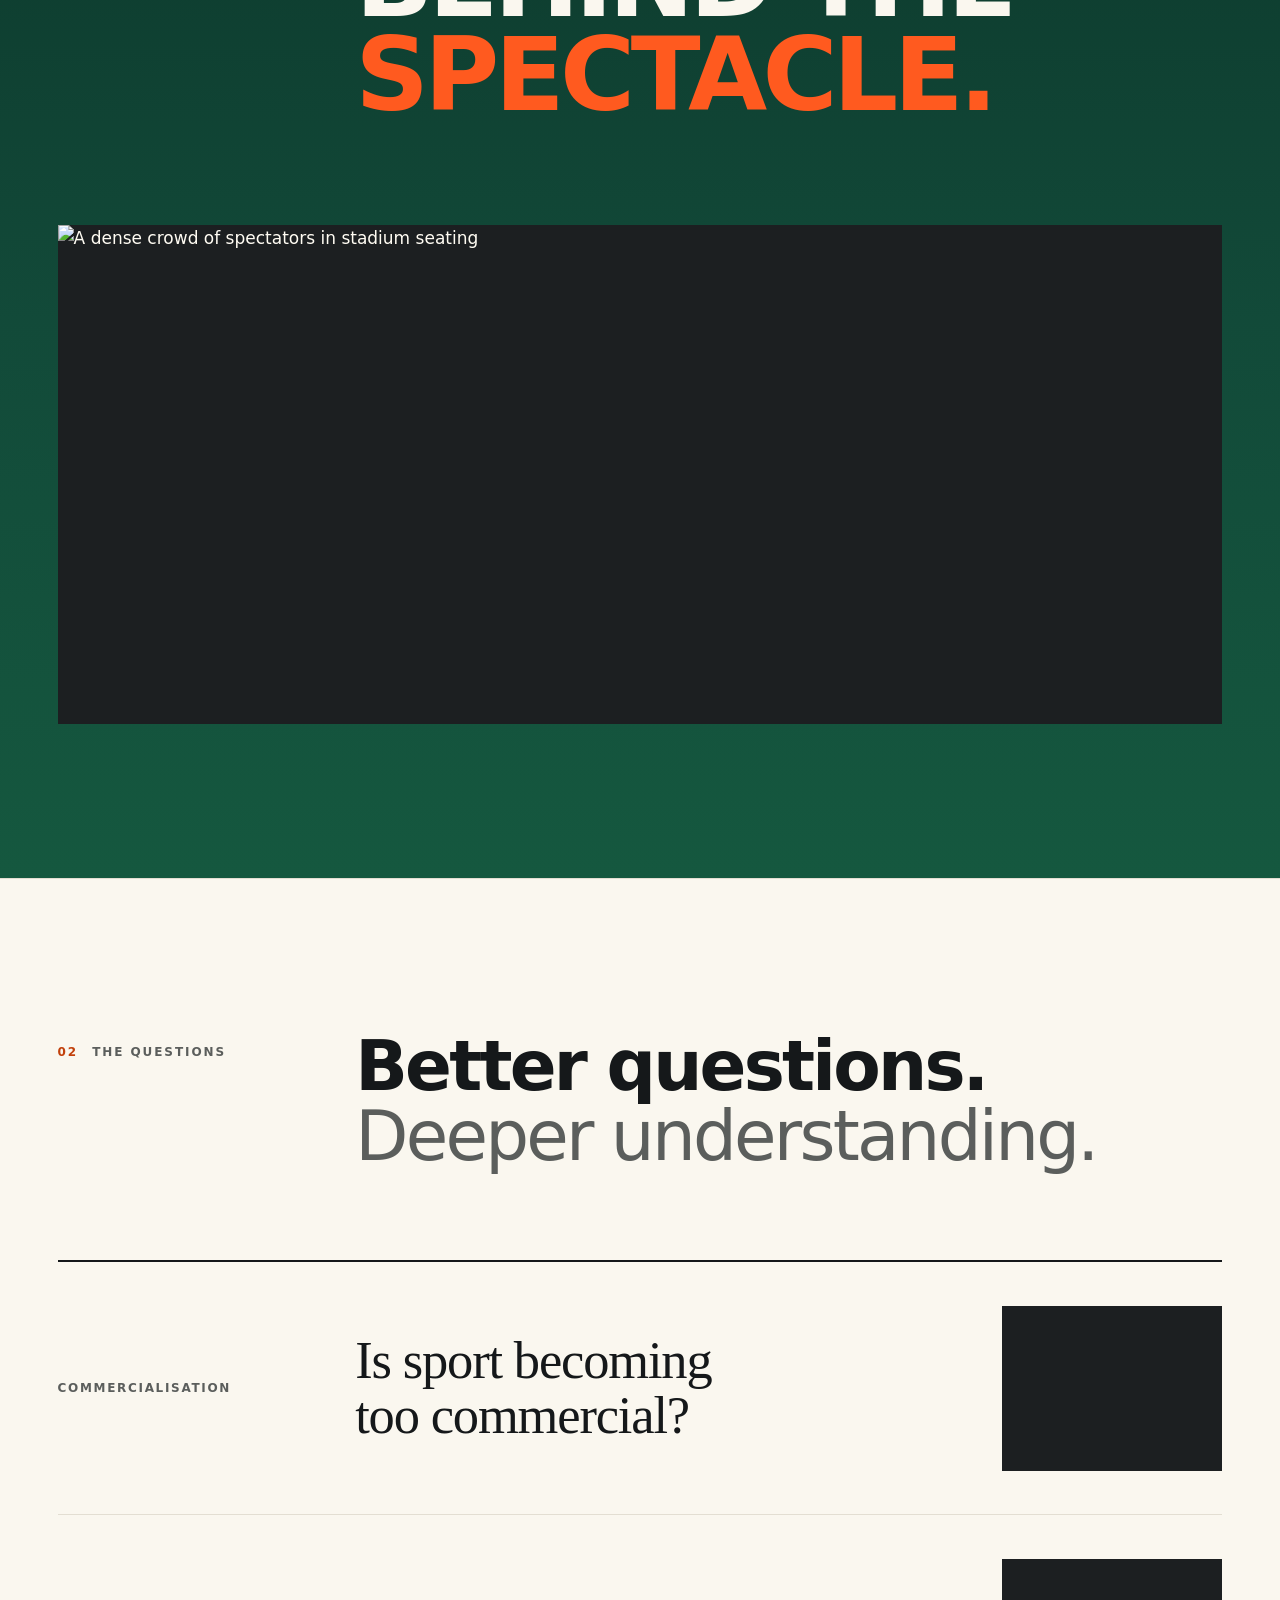
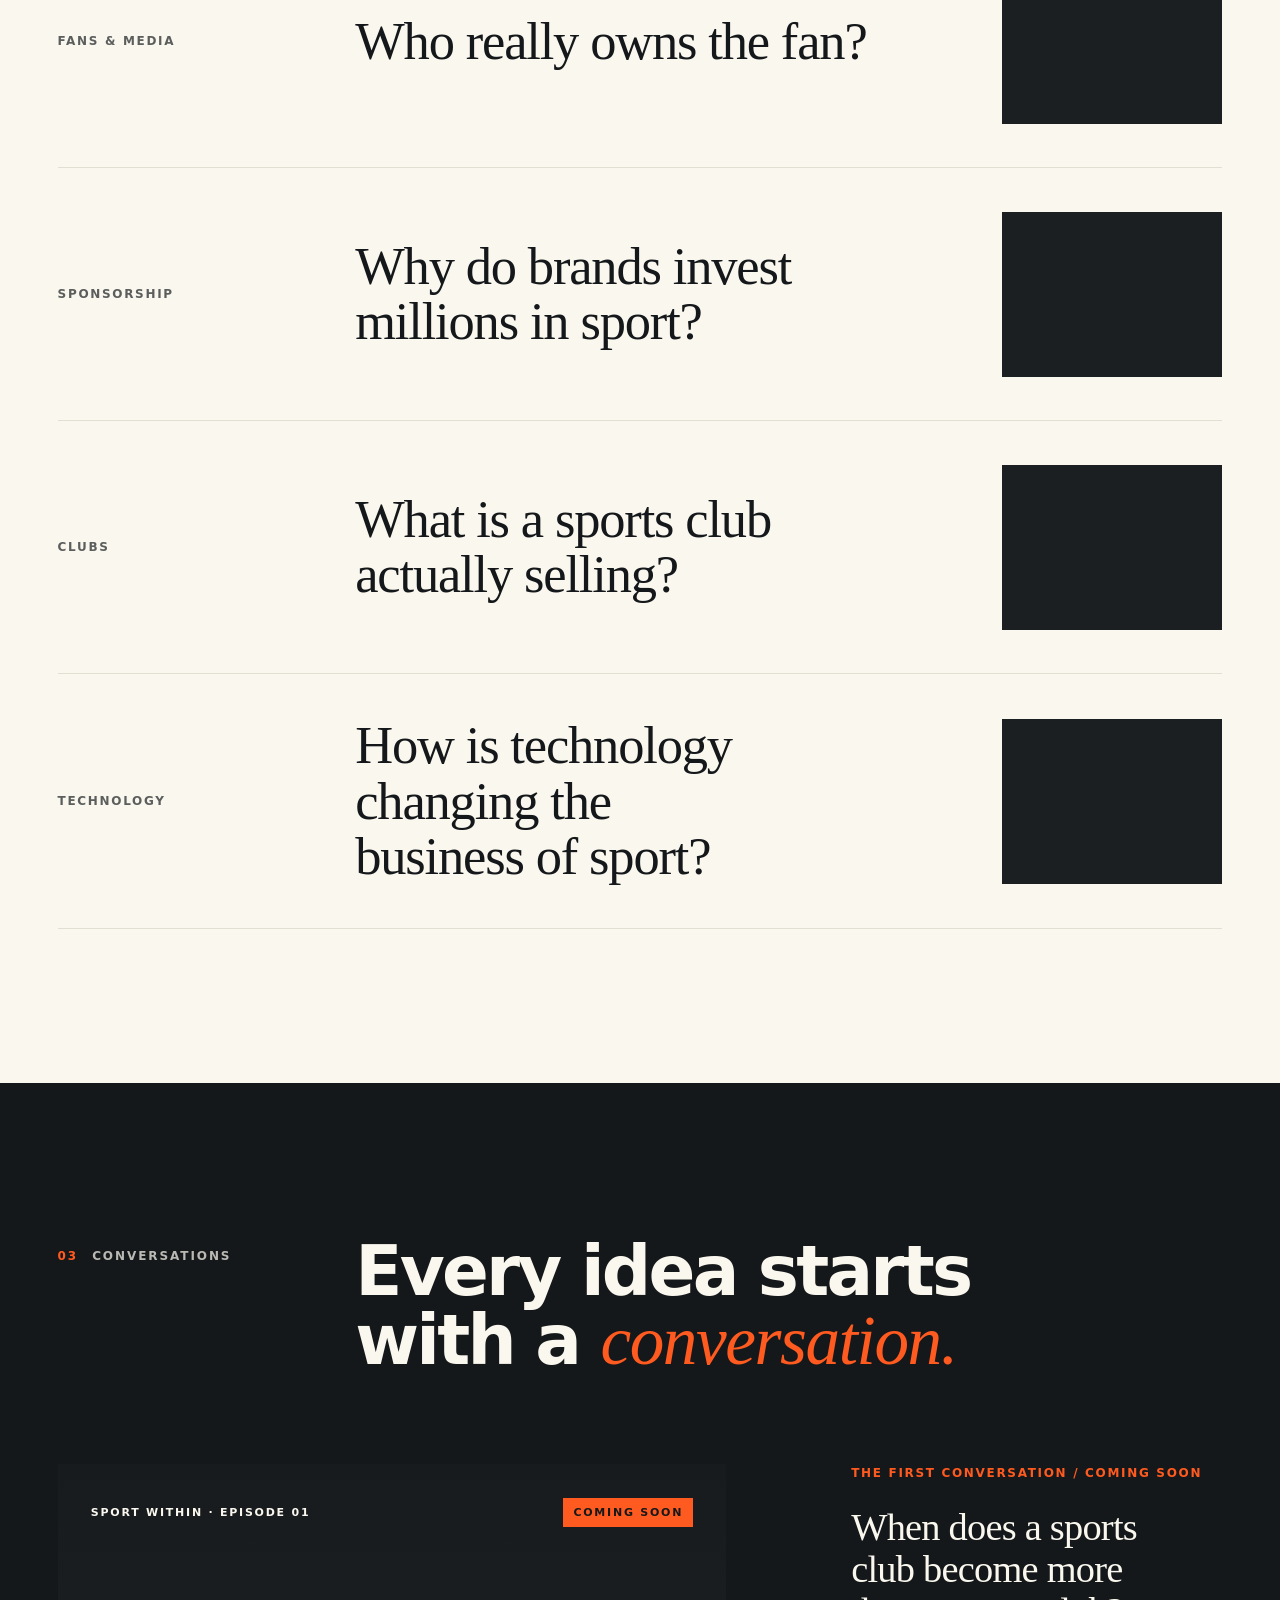
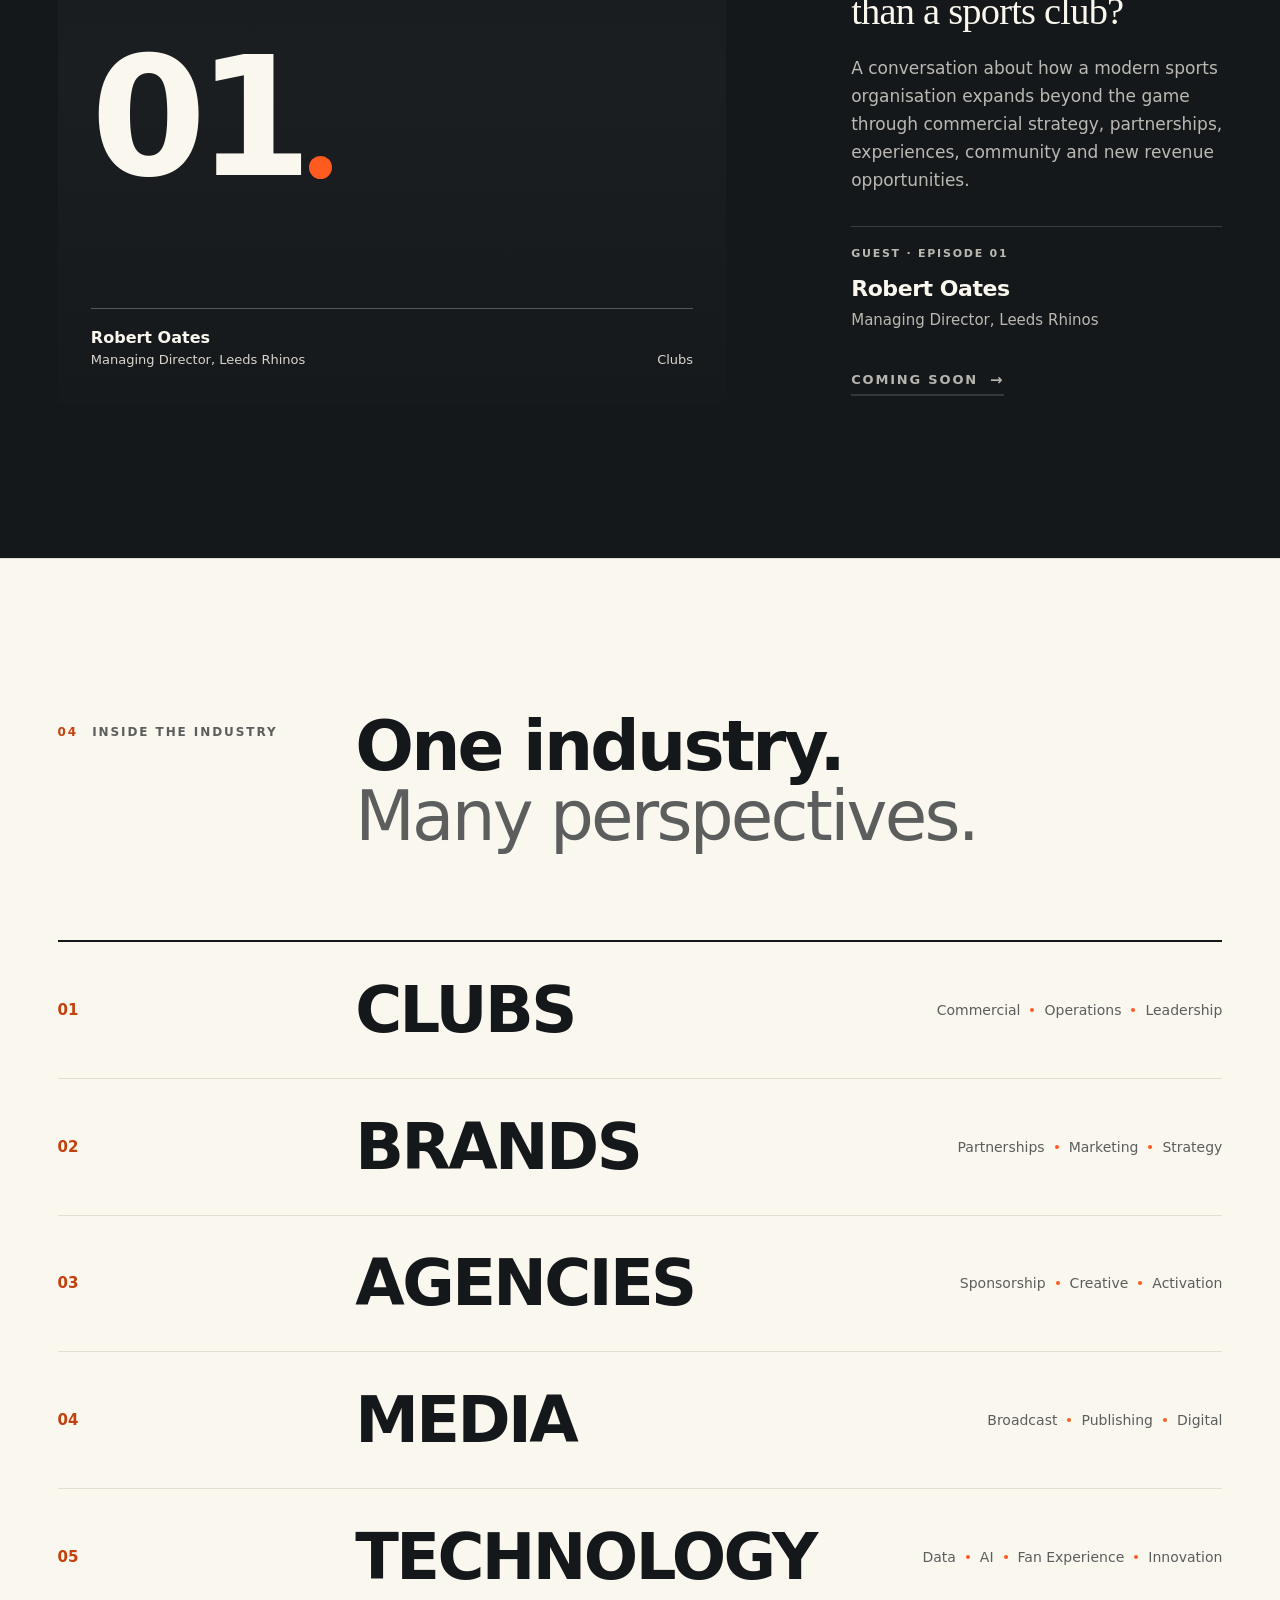
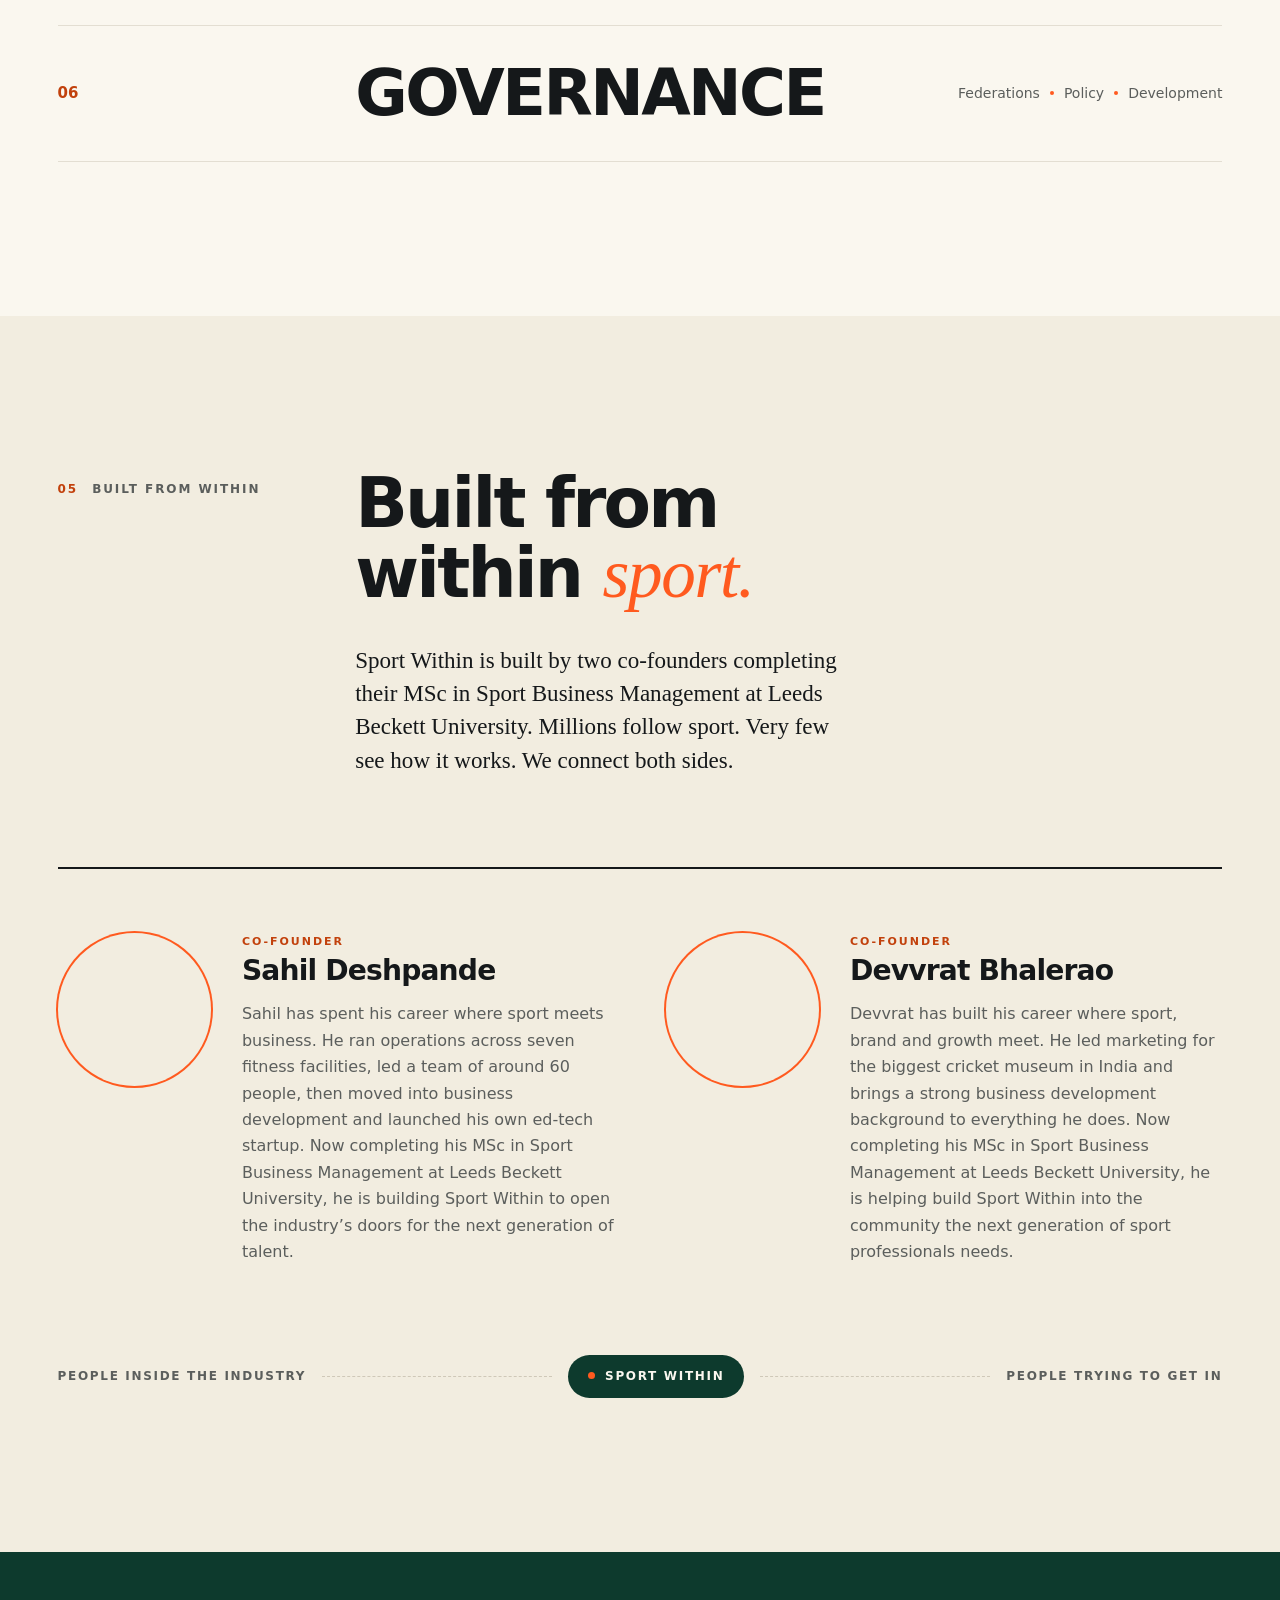
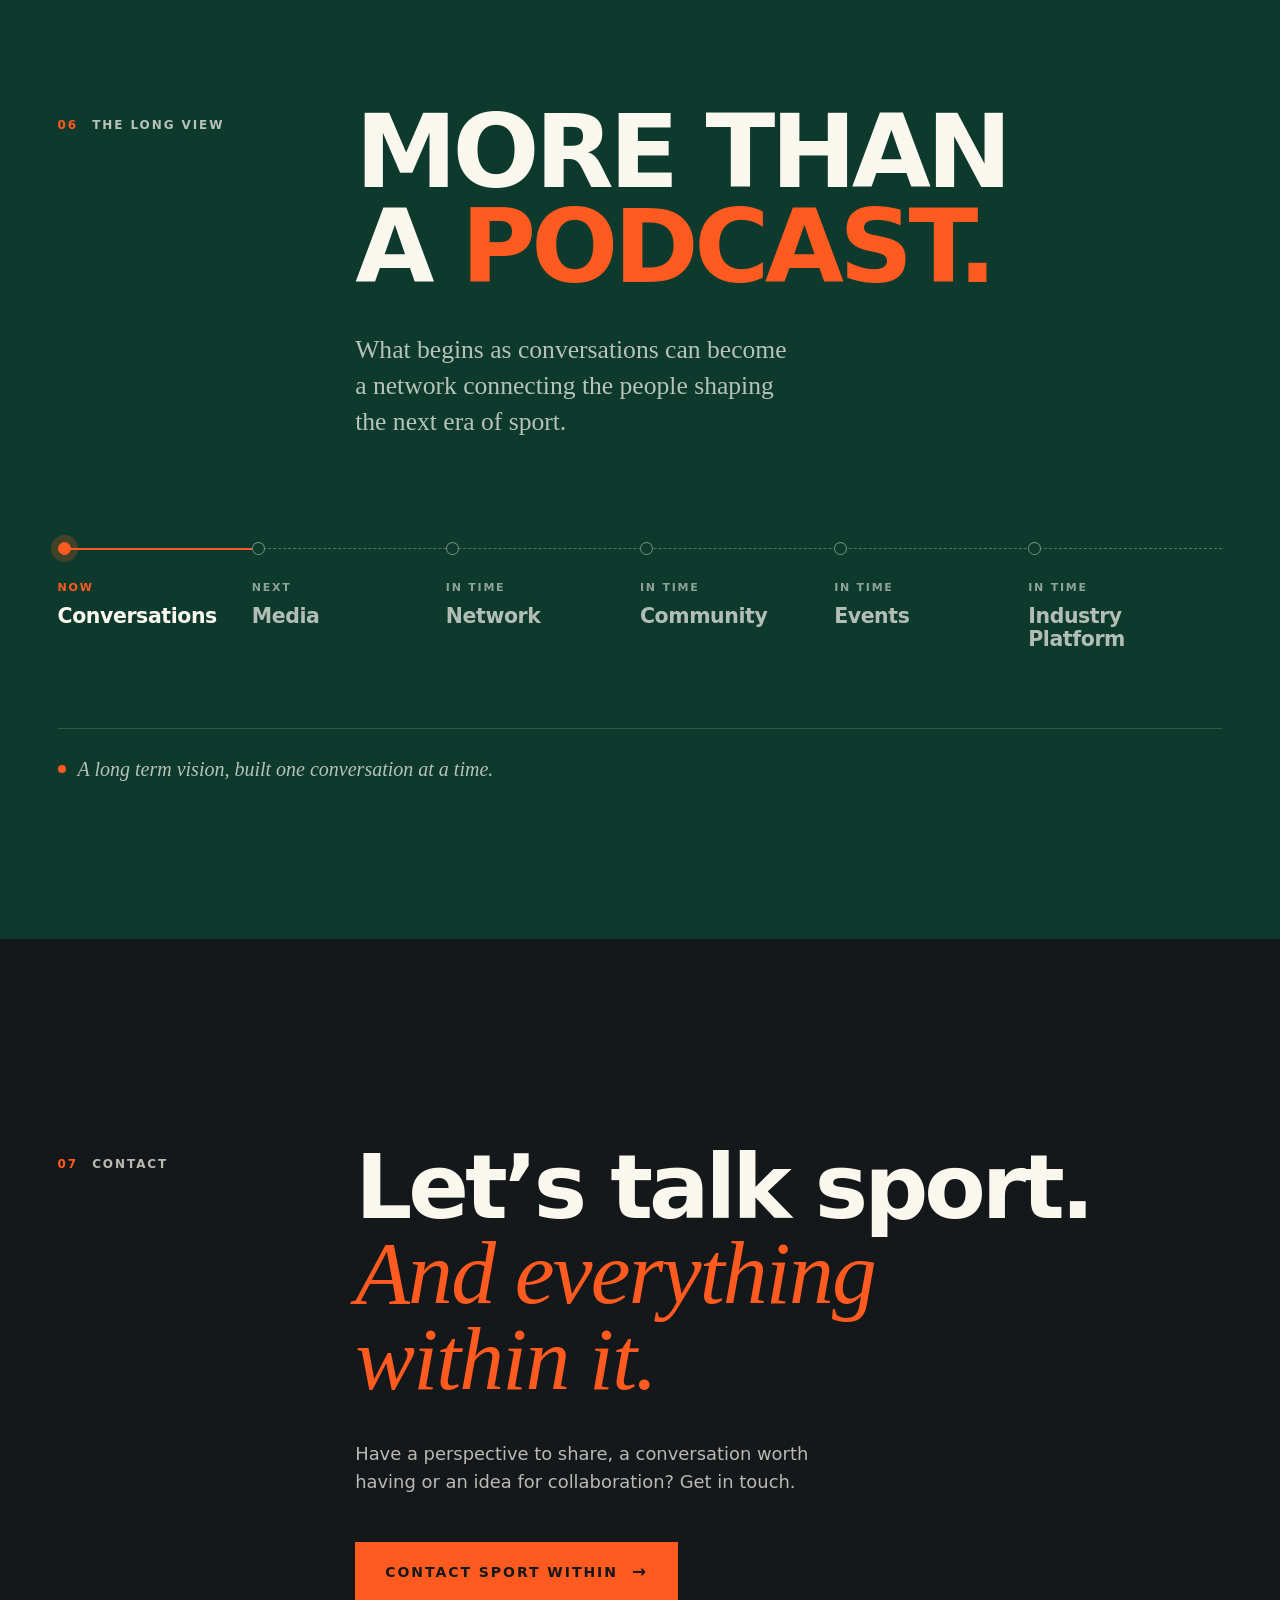
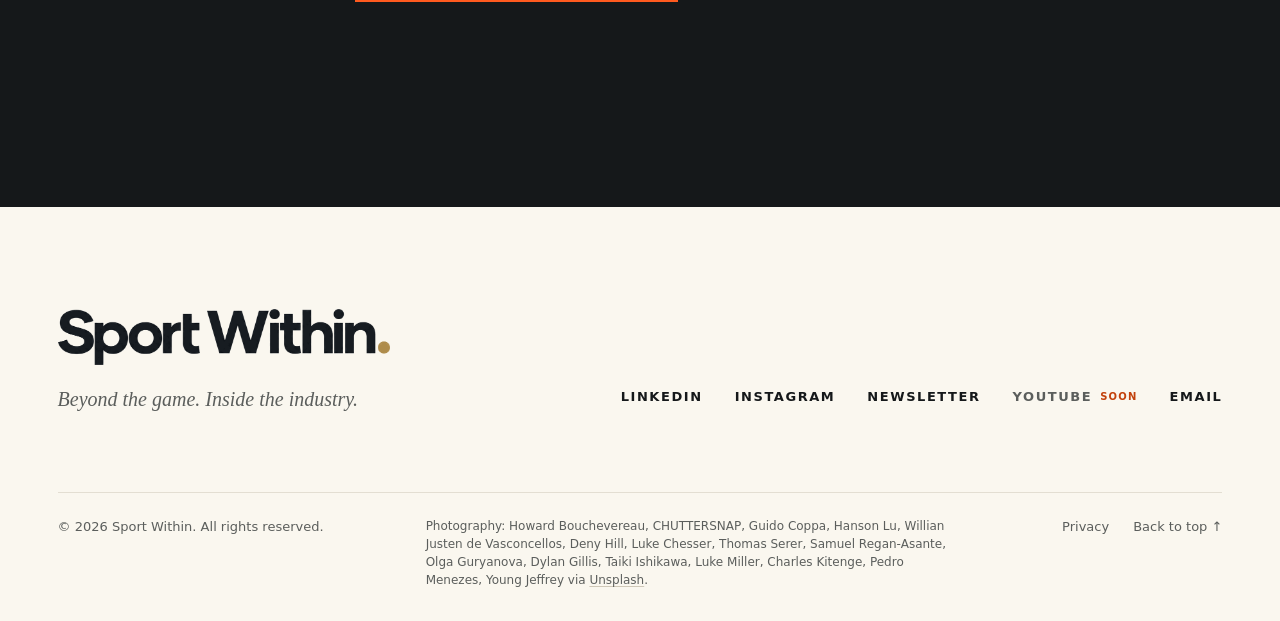
==== commit 5ba85697: "Replace blinking hero dot with a static editorial rule" ====
--- a/index.html
+++ b/index.html
@@ -39,7 +39,7 @@
   <link rel="preconnect" href="https://fonts.gstatic.com" crossorigin>
   <link href="https://fonts.googleapis.com/css2?family=Inter+Tight:wght@400;500;600;700;800;900&family=Newsreader:ital,opsz,wght@0,6..72,400;0,6..72,500;1,6..72,400;1,6..72,500&display=swap" rel="stylesheet">
 
-  <link rel="stylesheet" href="styles.css?v=3">
+  <link rel="stylesheet" href="styles.css?v=4">
 
   <script type="application/ld+json">
   {
@@ -107,7 +107,7 @@
     <section class="hero" aria-labelledby="hero-title">
       <div class="wrap hero__grid">
         <div class="hero__copy">
-          <p class="eyebrow" data-load><span class="pulse" aria-hidden="true"></span> A sports business conversation platform</p>
+          <p class="eyebrow" data-load><span class="eyebrow__rule" aria-hidden="true"></span>A sports business conversation platform</p>
 
           <h1 class="hero__title" id="hero-title">
             <span class="hero__logo" data-load>
--- a/styles.css
+++ b/styles.css
@@ -228,12 +228,7 @@
   display: inline-flex; align-items: center; gap: 12px;
   font-size: 12px; font-weight: 700; letter-spacing: .16em; text-transform: uppercase; color: var(--grey);
 }
-.pulse { position: relative; width: 8px; height: 8px; border-radius: 50%; background: var(--signal); flex: none; }
-.pulse::after {
-  content: ""; position: absolute; inset: -5px; border-radius: 50%; border: 1.5px solid var(--signal);
-  animation: pulse 2.4s var(--ease) infinite;
-}
-@keyframes pulse { 0% { transform: scale(.5); opacity: 1; } 100% { transform: scale(1.6); opacity: 0; } }
+.eyebrow__rule { width: 28px; height: 3px; background: var(--signal); flex: none; }
 
 .hero__title { margin-top: clamp(40px, 7vh, 88px); font-weight: inherit; }
 .hero__logo { display: block; }
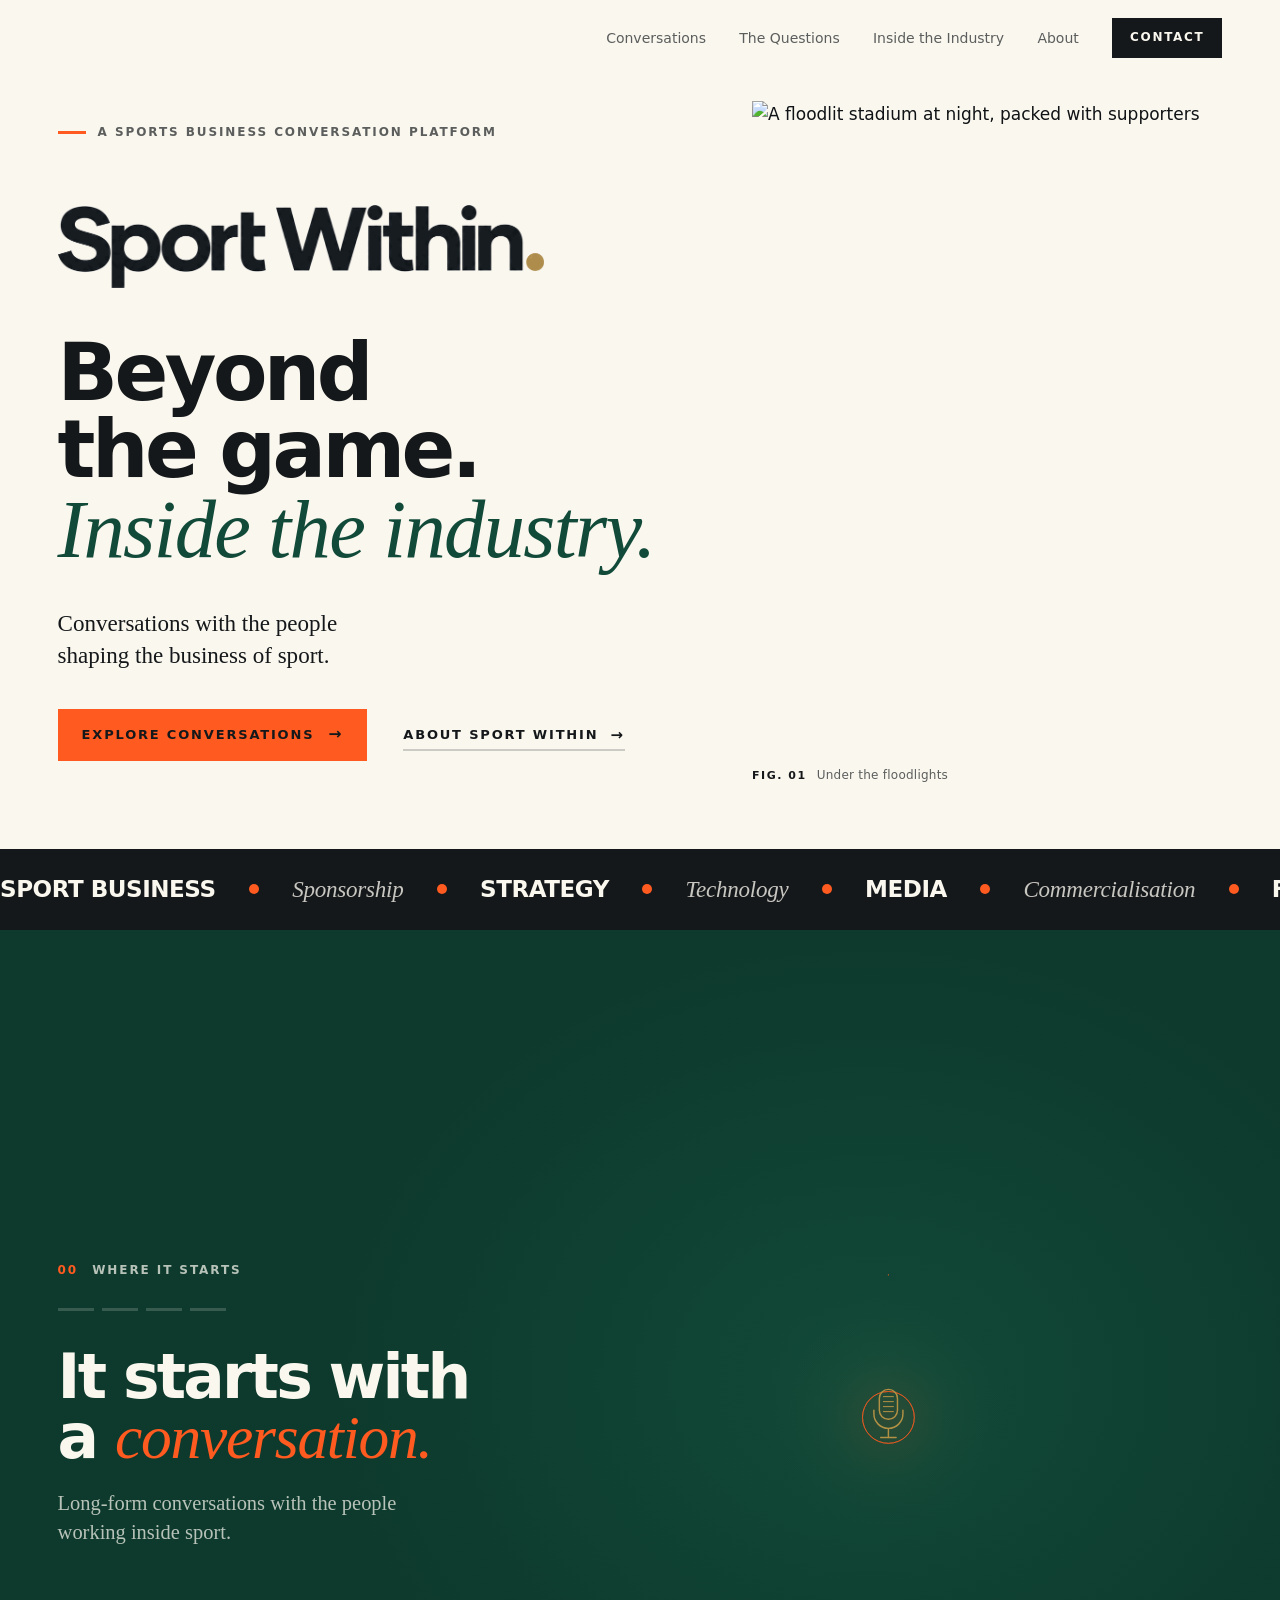
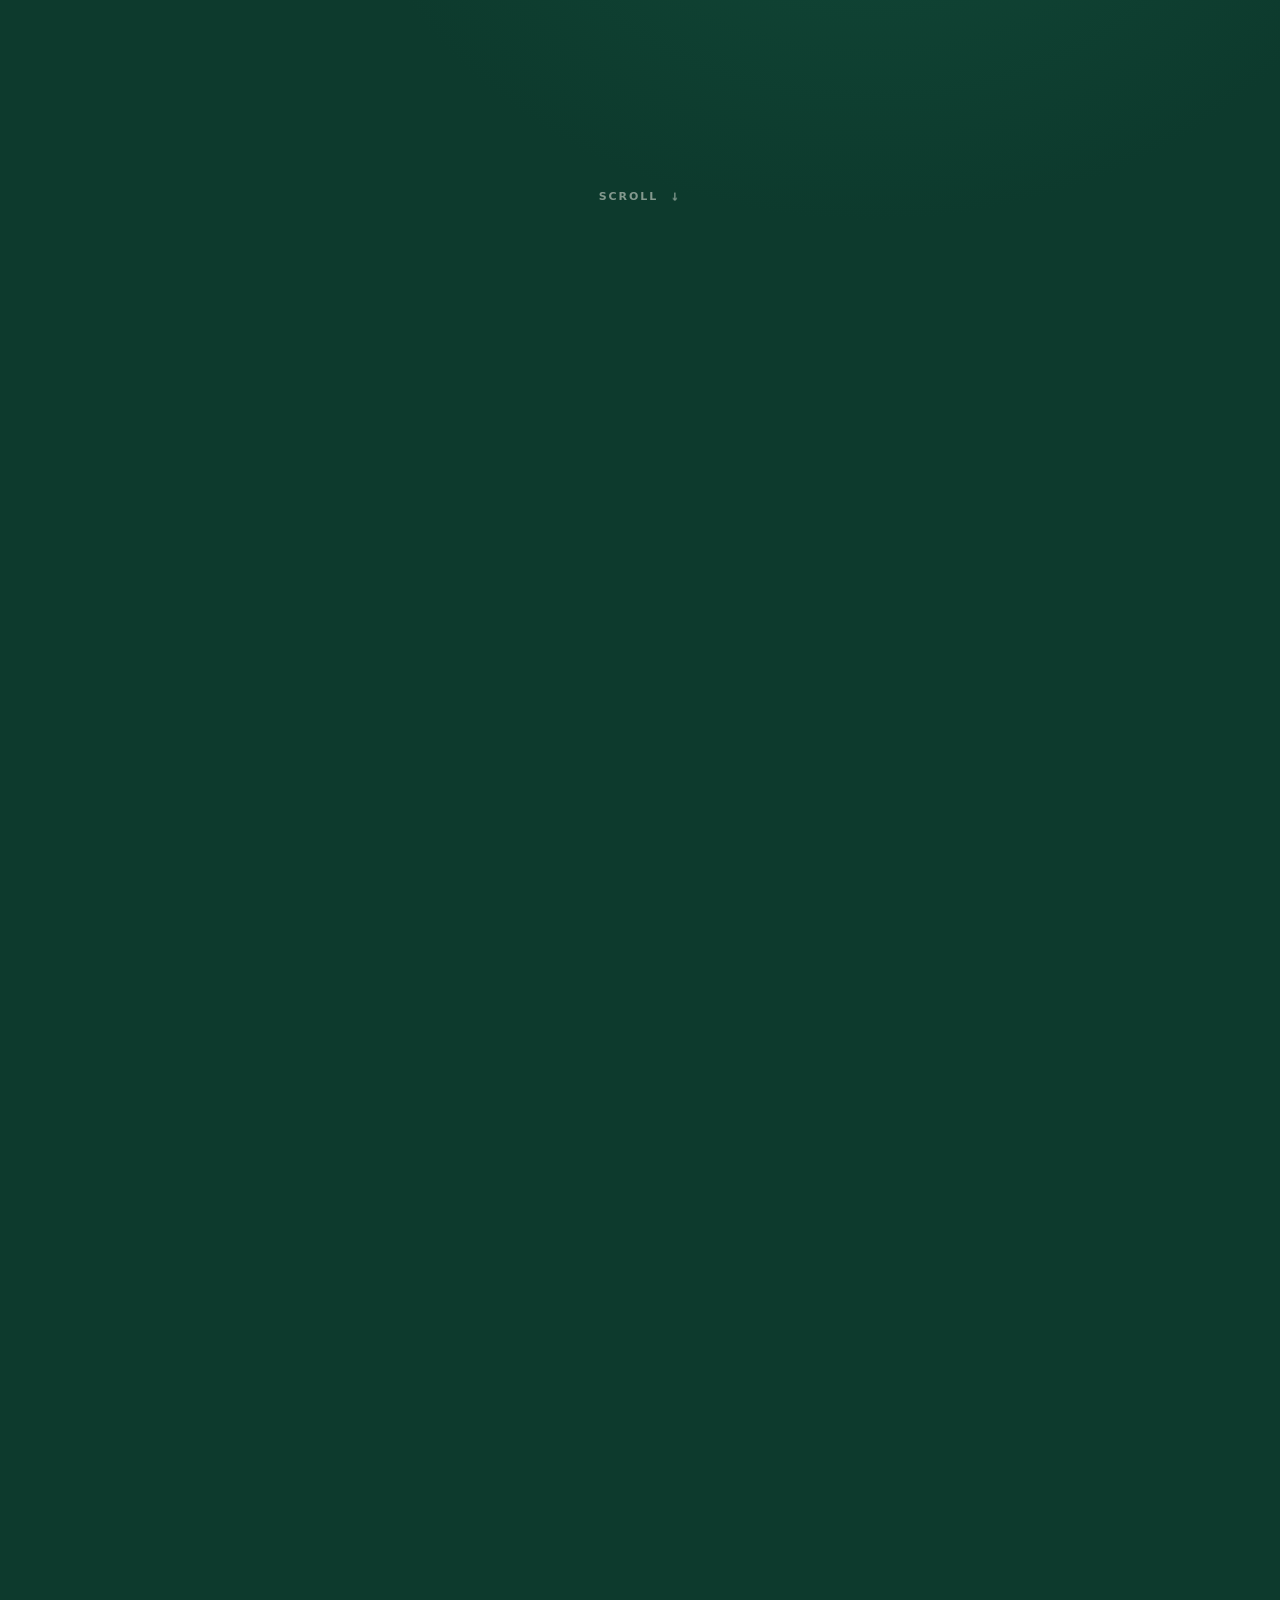
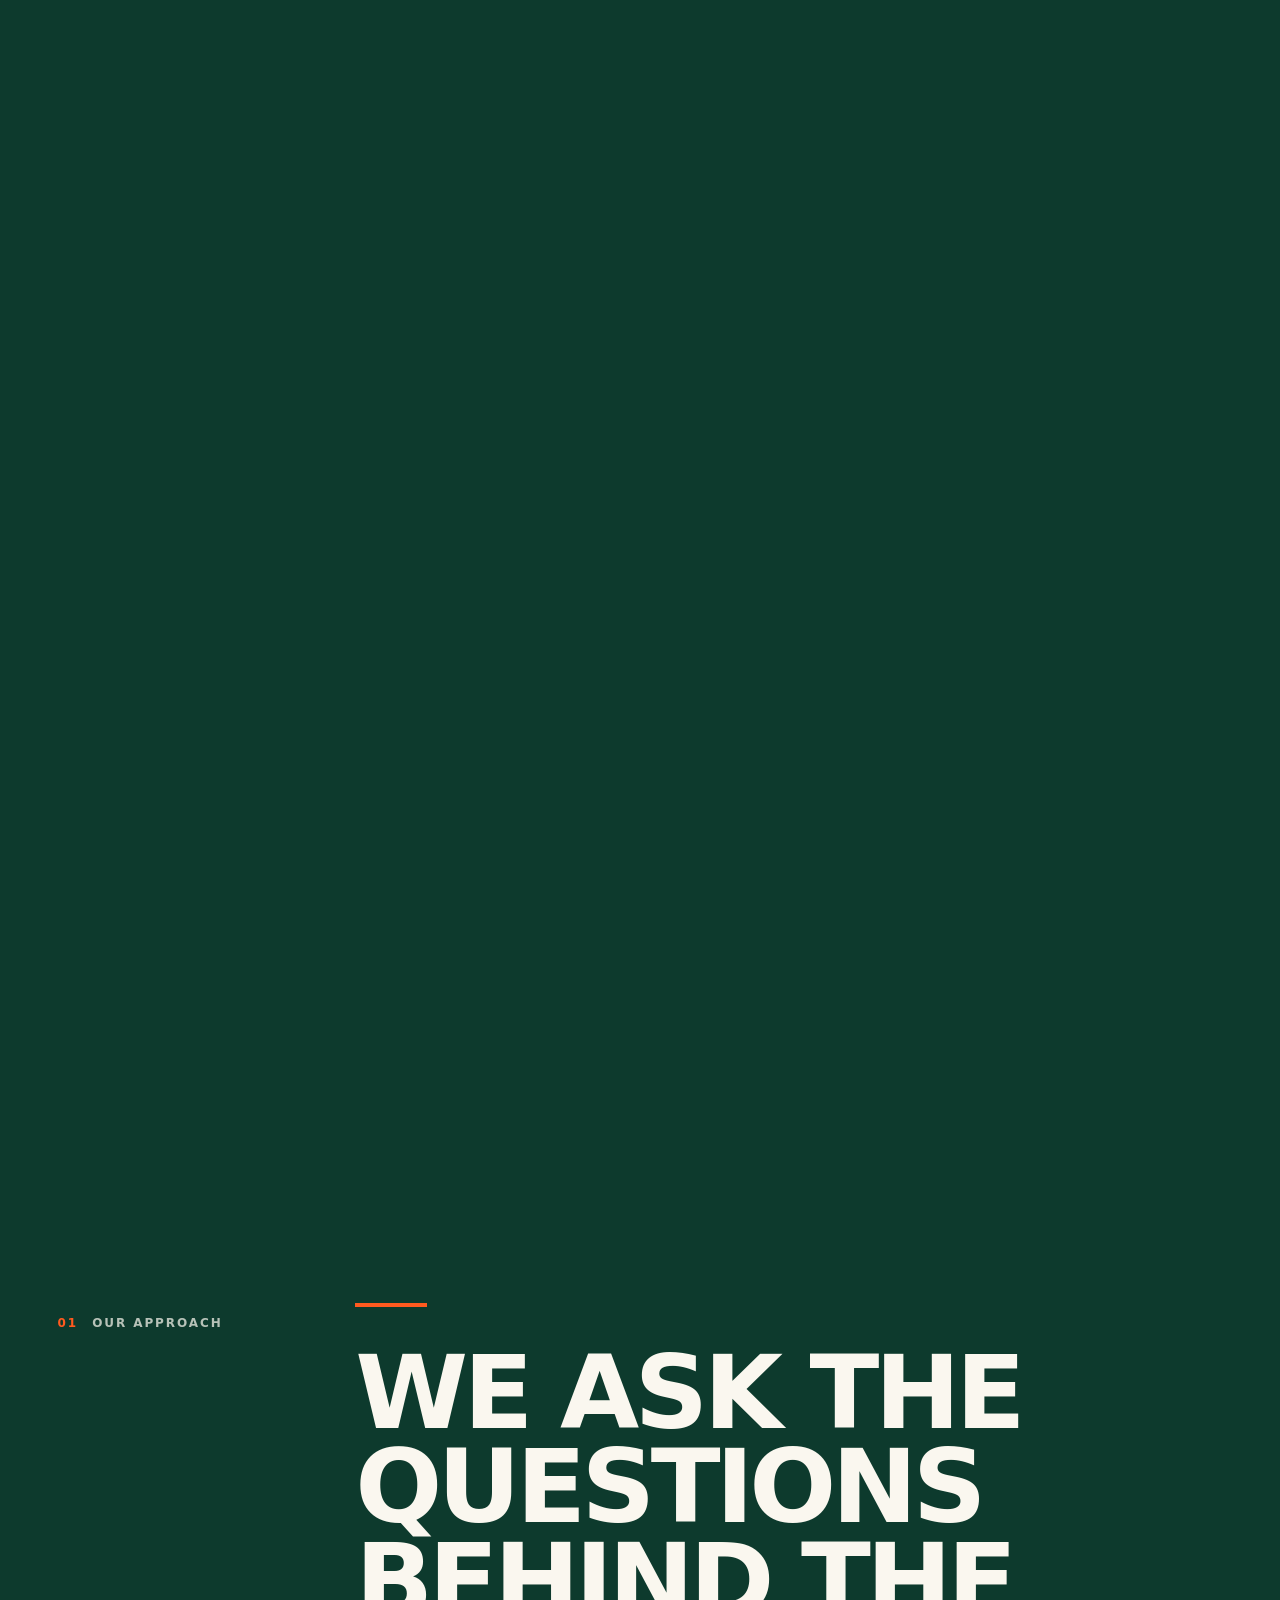
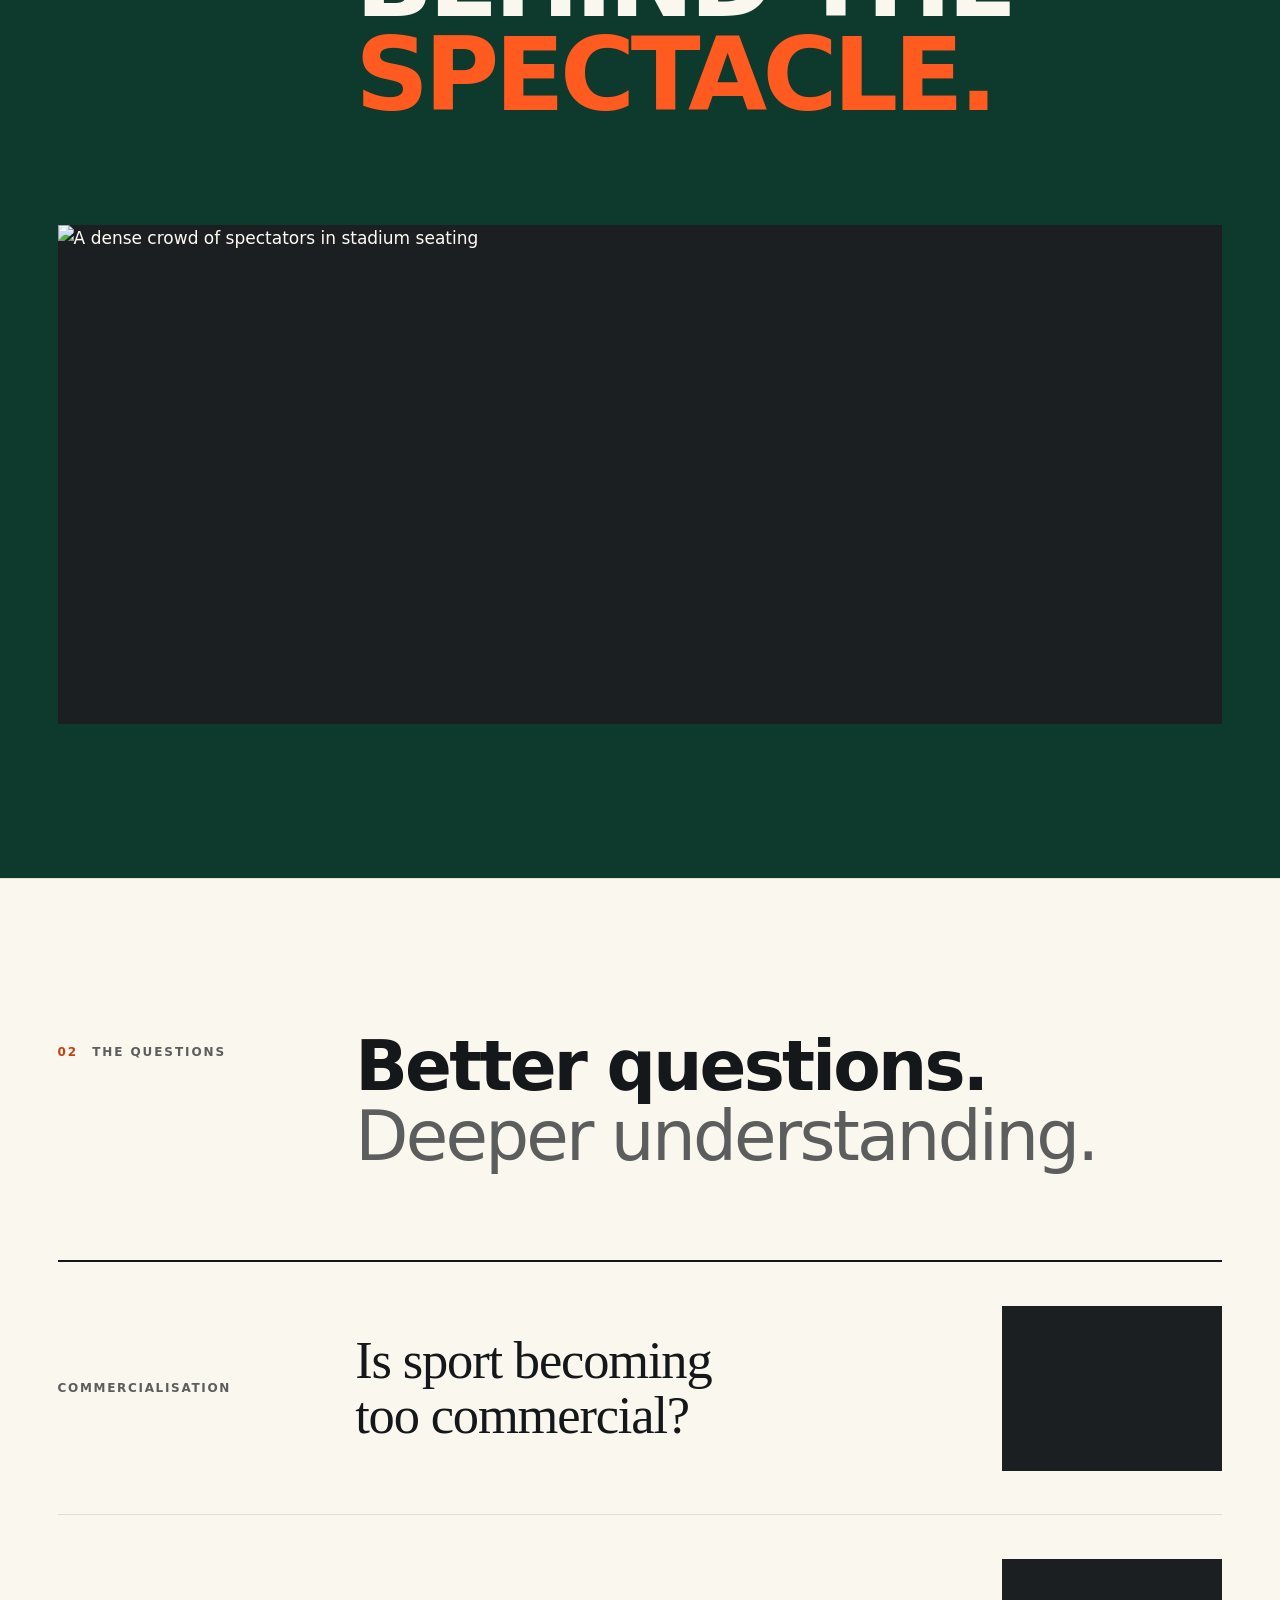
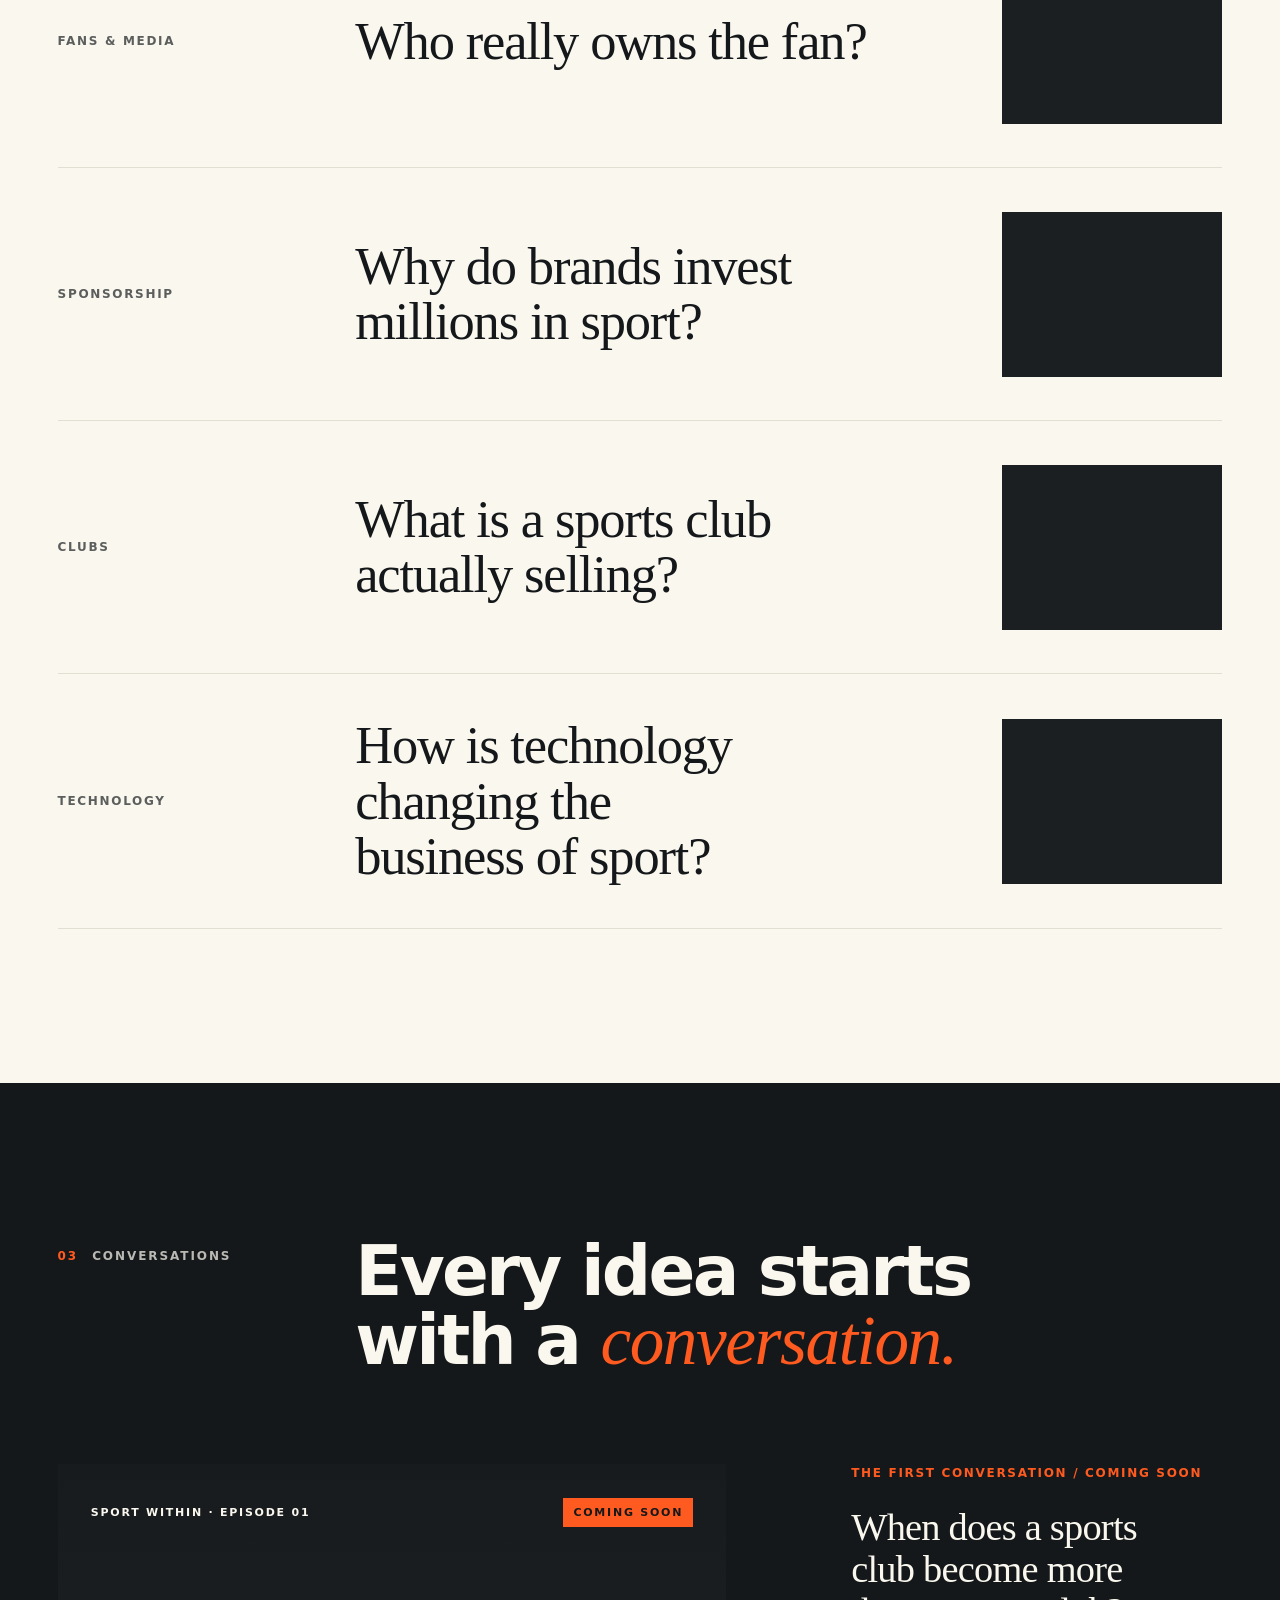
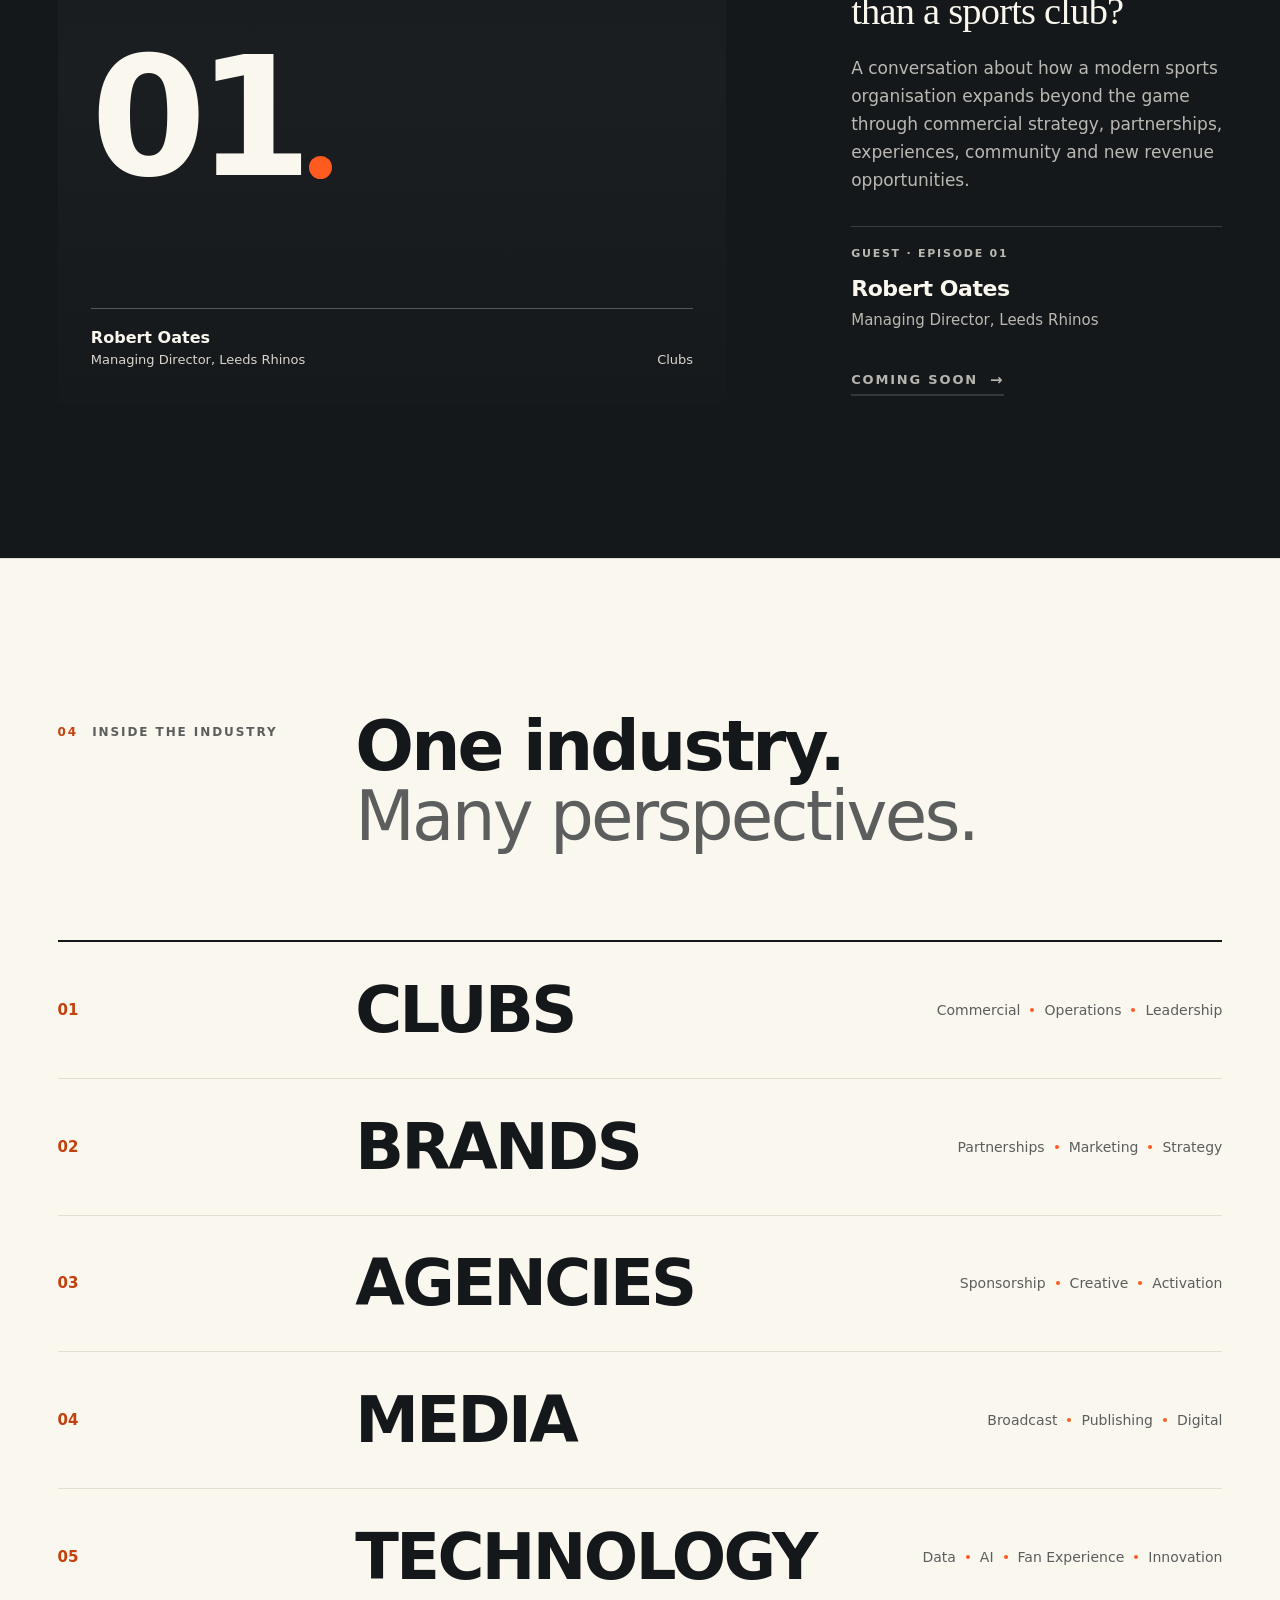
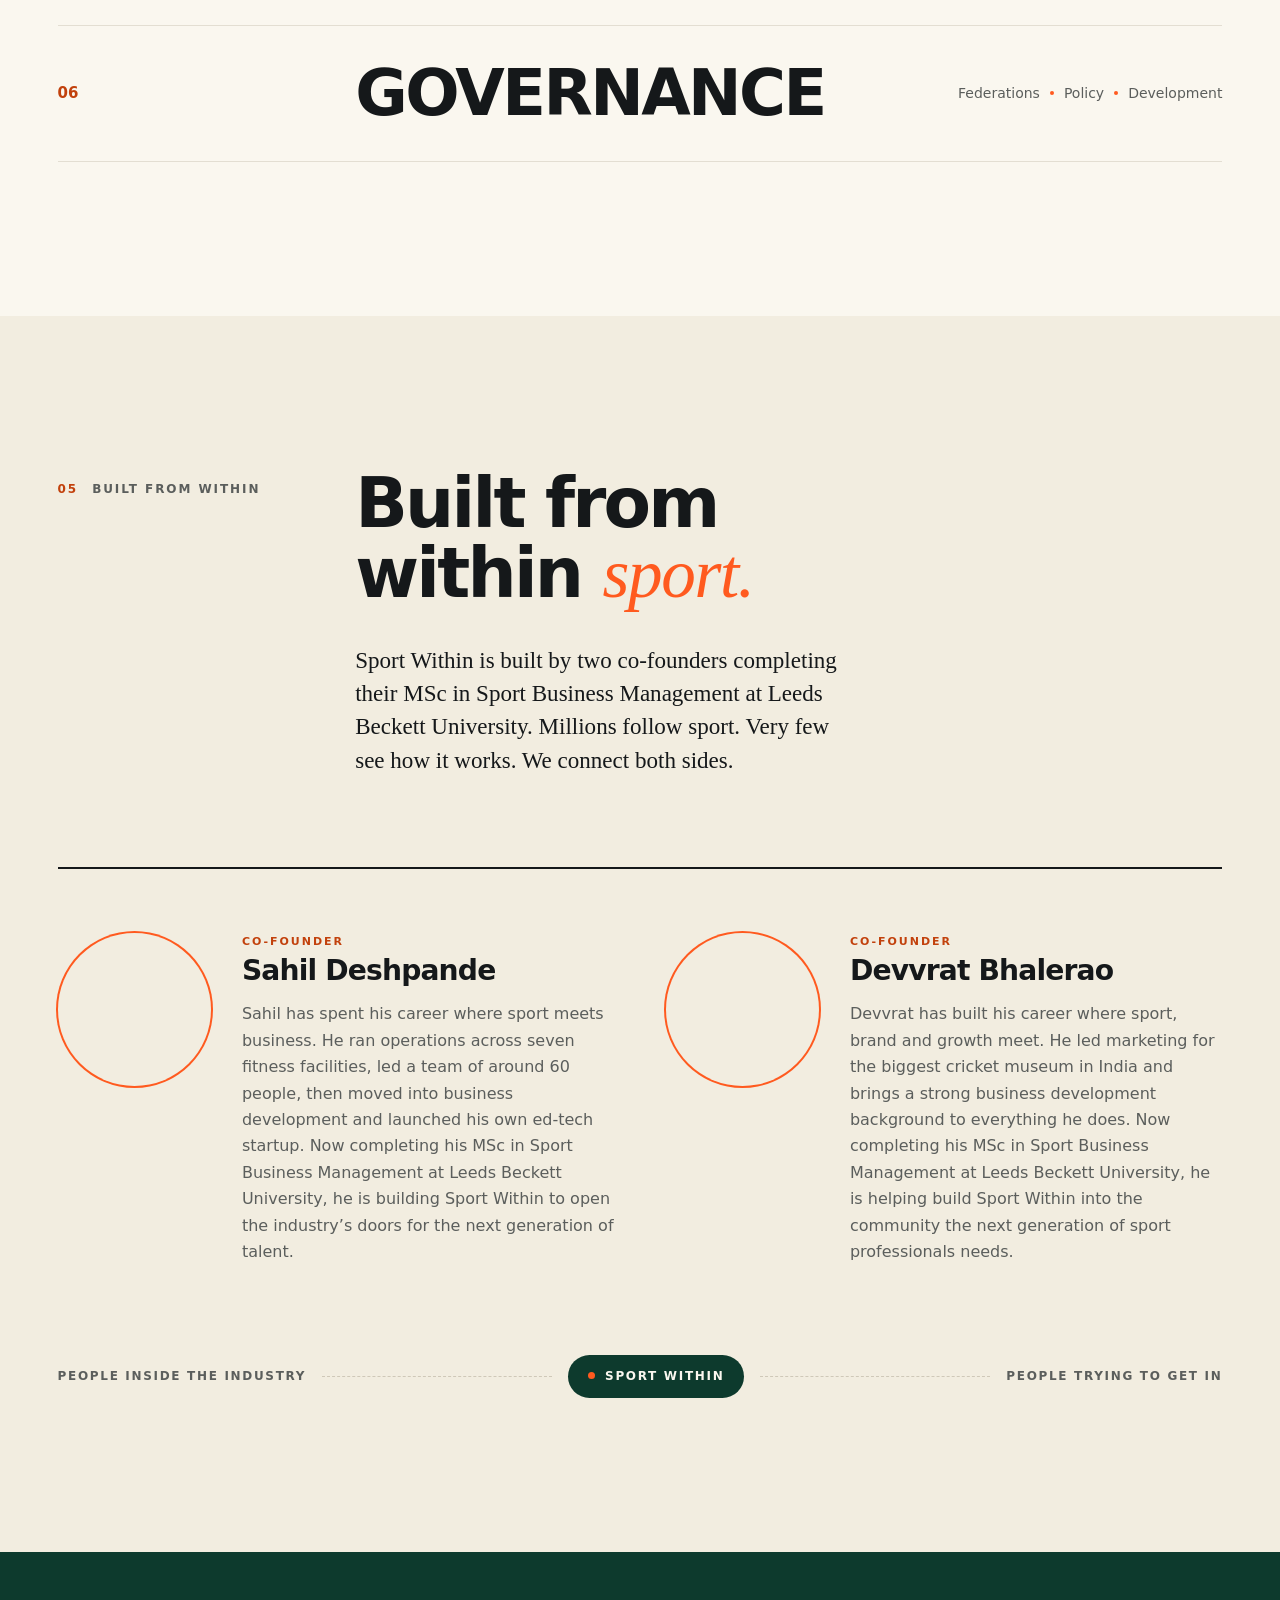
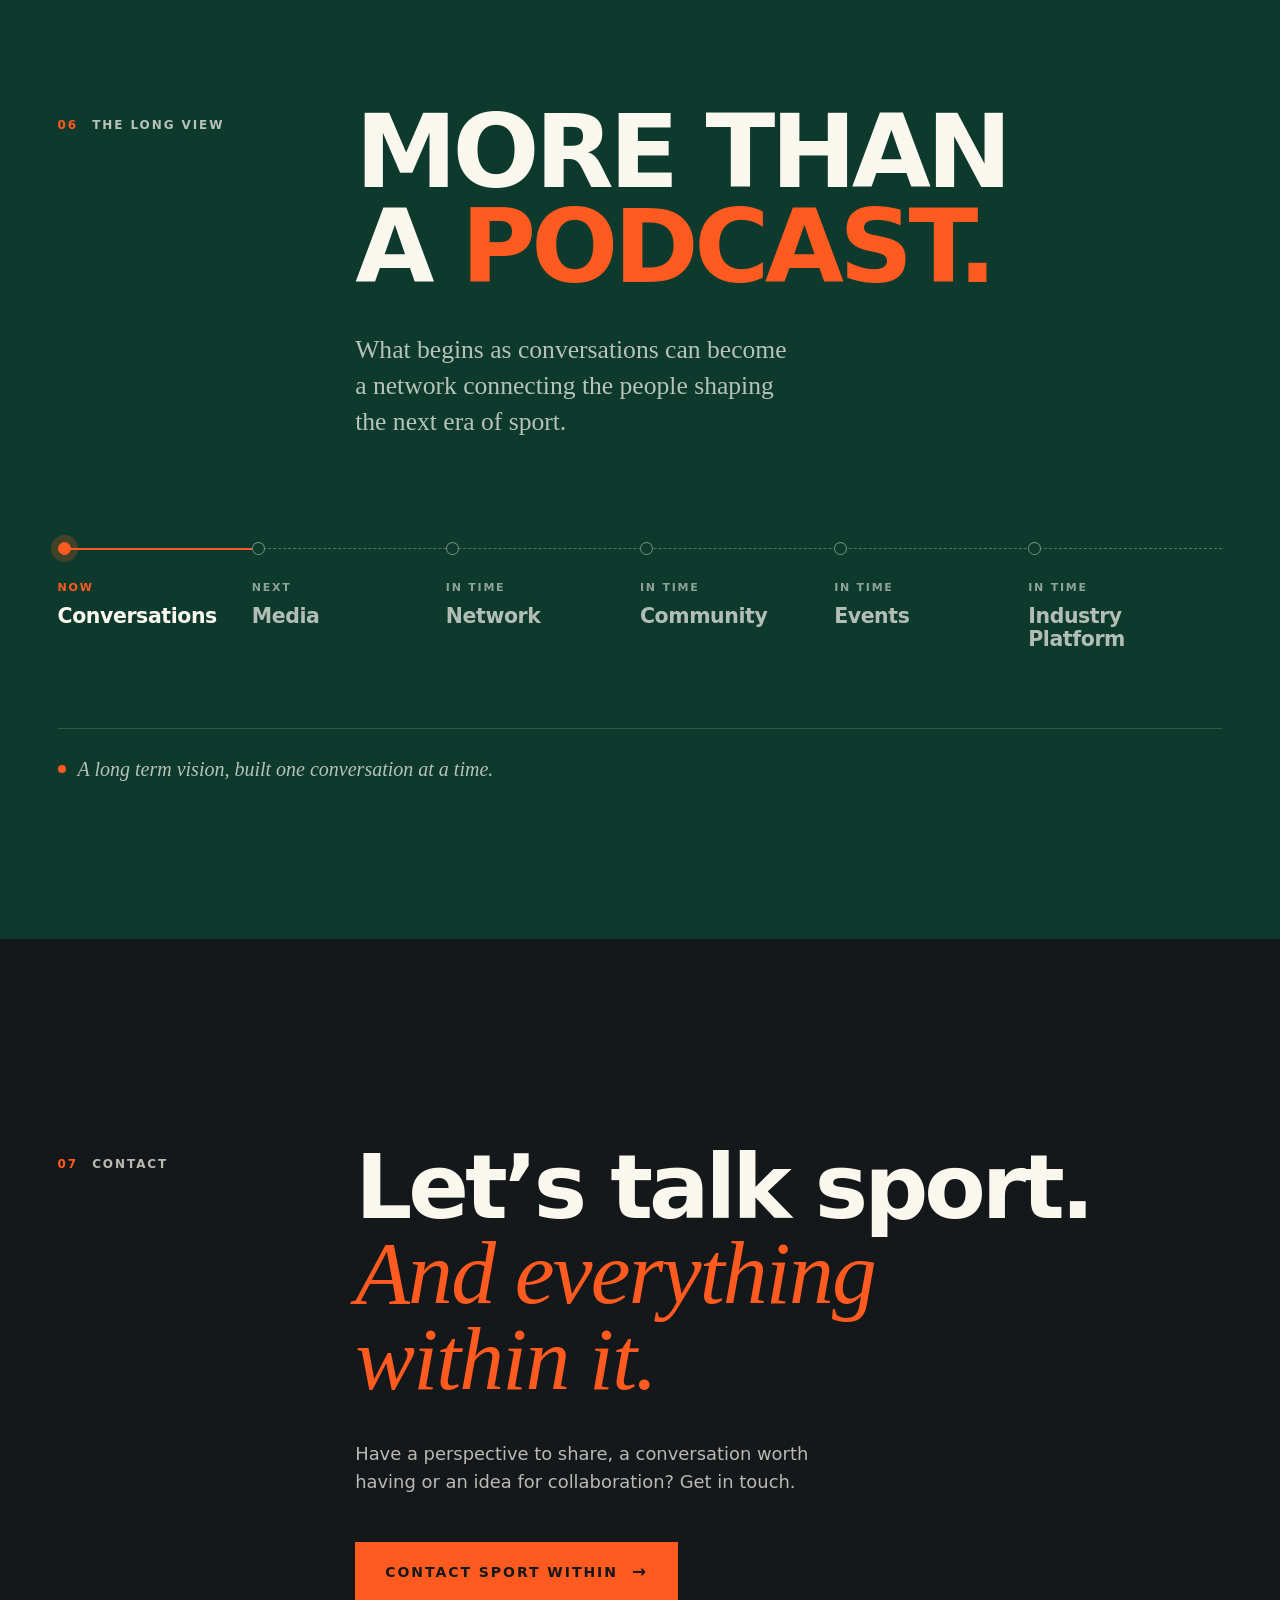
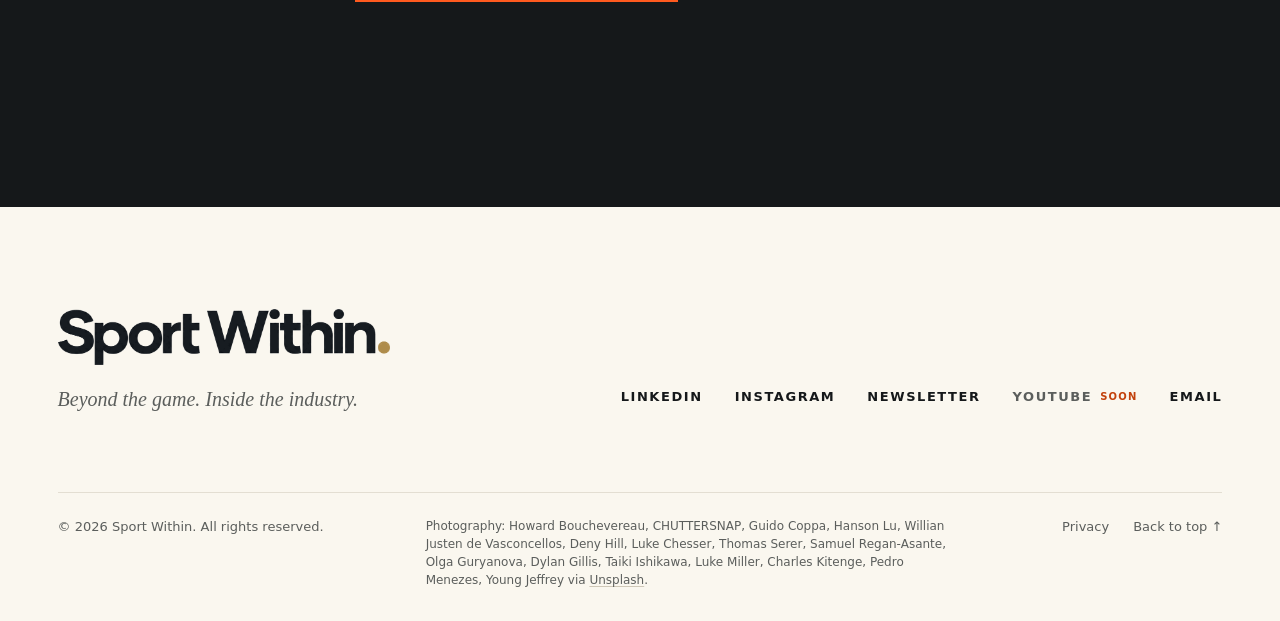
==== commit db2ebbc4: "Revert green gradient between orbit and philosophy sections" ====
--- a/index.html
+++ b/index.html
@@ -39,7 +39,7 @@
   <link rel="preconnect" href="https://fonts.gstatic.com" crossorigin>
   <link href="https://fonts.googleapis.com/css2?family=Inter+Tight:wght@400;500;600;700;800;900&family=Newsreader:ital,opsz,wght@0,6..72,400;0,6..72,500;1,6..72,400;1,6..72,500&display=swap" rel="stylesheet">
 
-  <link rel="stylesheet" href="styles.css?v=4">
+  <link rel="stylesheet" href="styles.css?v=5">
 
   <script type="application/ld+json">
   {
--- a/styles.css
+++ b/styles.css
@@ -11,8 +11,6 @@
   --ink-2: #1C1F21;
   --pitch: #0D3A2D;
   --pitch-2: #124A39;
-  --pitch-deep: #072A20;     /* darkest green: the seam between orbit and philosophy */
-  --pitch-lift: #15583F;     /* brightest green: philosophy section's lower half */
   --signal: #FF5A1F;         /* lively accent — markers, buttons, large type */
   --signal-text: #C2410C;    /* AA-compliant orange for small text on paper */
   --gold: #B39144;           /* brand gold (logo dot) */
@@ -297,7 +295,7 @@
   display: flex; align-items: center;
   background:
     radial-gradient(60% 70% at 68% 50%, rgba(18, 74, 57, .95) 0%, rgba(13, 58, 45, 0) 70%),
-    linear-gradient(180deg, var(--pitch) 0%, var(--pitch) 55%, var(--pitch-deep) 100%);
+    var(--pitch);
 }
 .orbit__grid {
   display: grid; grid-template-columns: repeat(12, minmax(0, 1fr)); column-gap: var(--gap);
@@ -381,14 +379,6 @@
 /* ==========================================================================
    03 · Editorial philosophy (pitch green)
    ========================================================================== */
-.philosophy {
-  /* continues from the orbit's deep green and lifts gradually into a brighter pitch green */
-  background: linear-gradient(180deg,
-    var(--pitch-deep) 0%,
-    var(--pitch) 22%,
-    var(--pitch-2) 58%,
-    var(--pitch-lift) 100%);
-}
 .philosophy__content { grid-column: 4 / span 9; }
 .philosophy .display-caps { max-width: 14ch; }
 .band-figure { margin-top: clamp(64px, 8vw, 120px); }
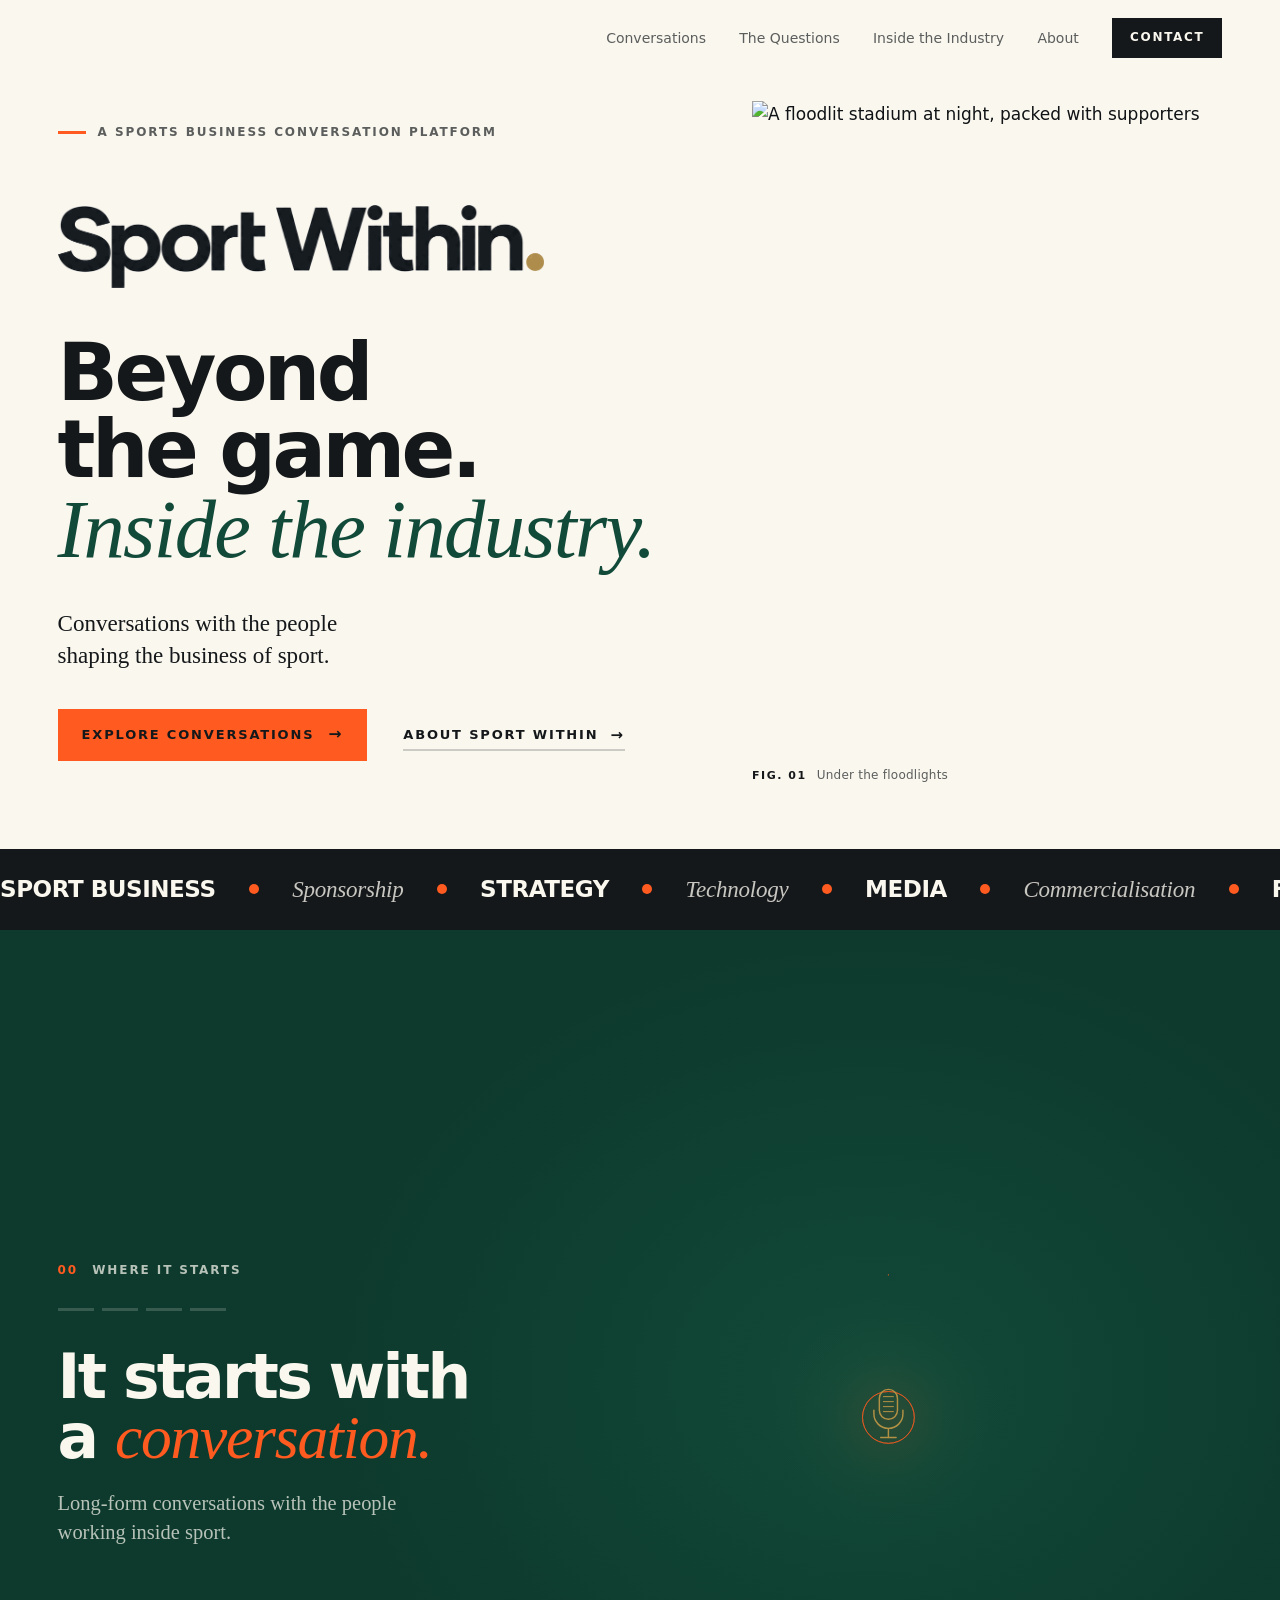
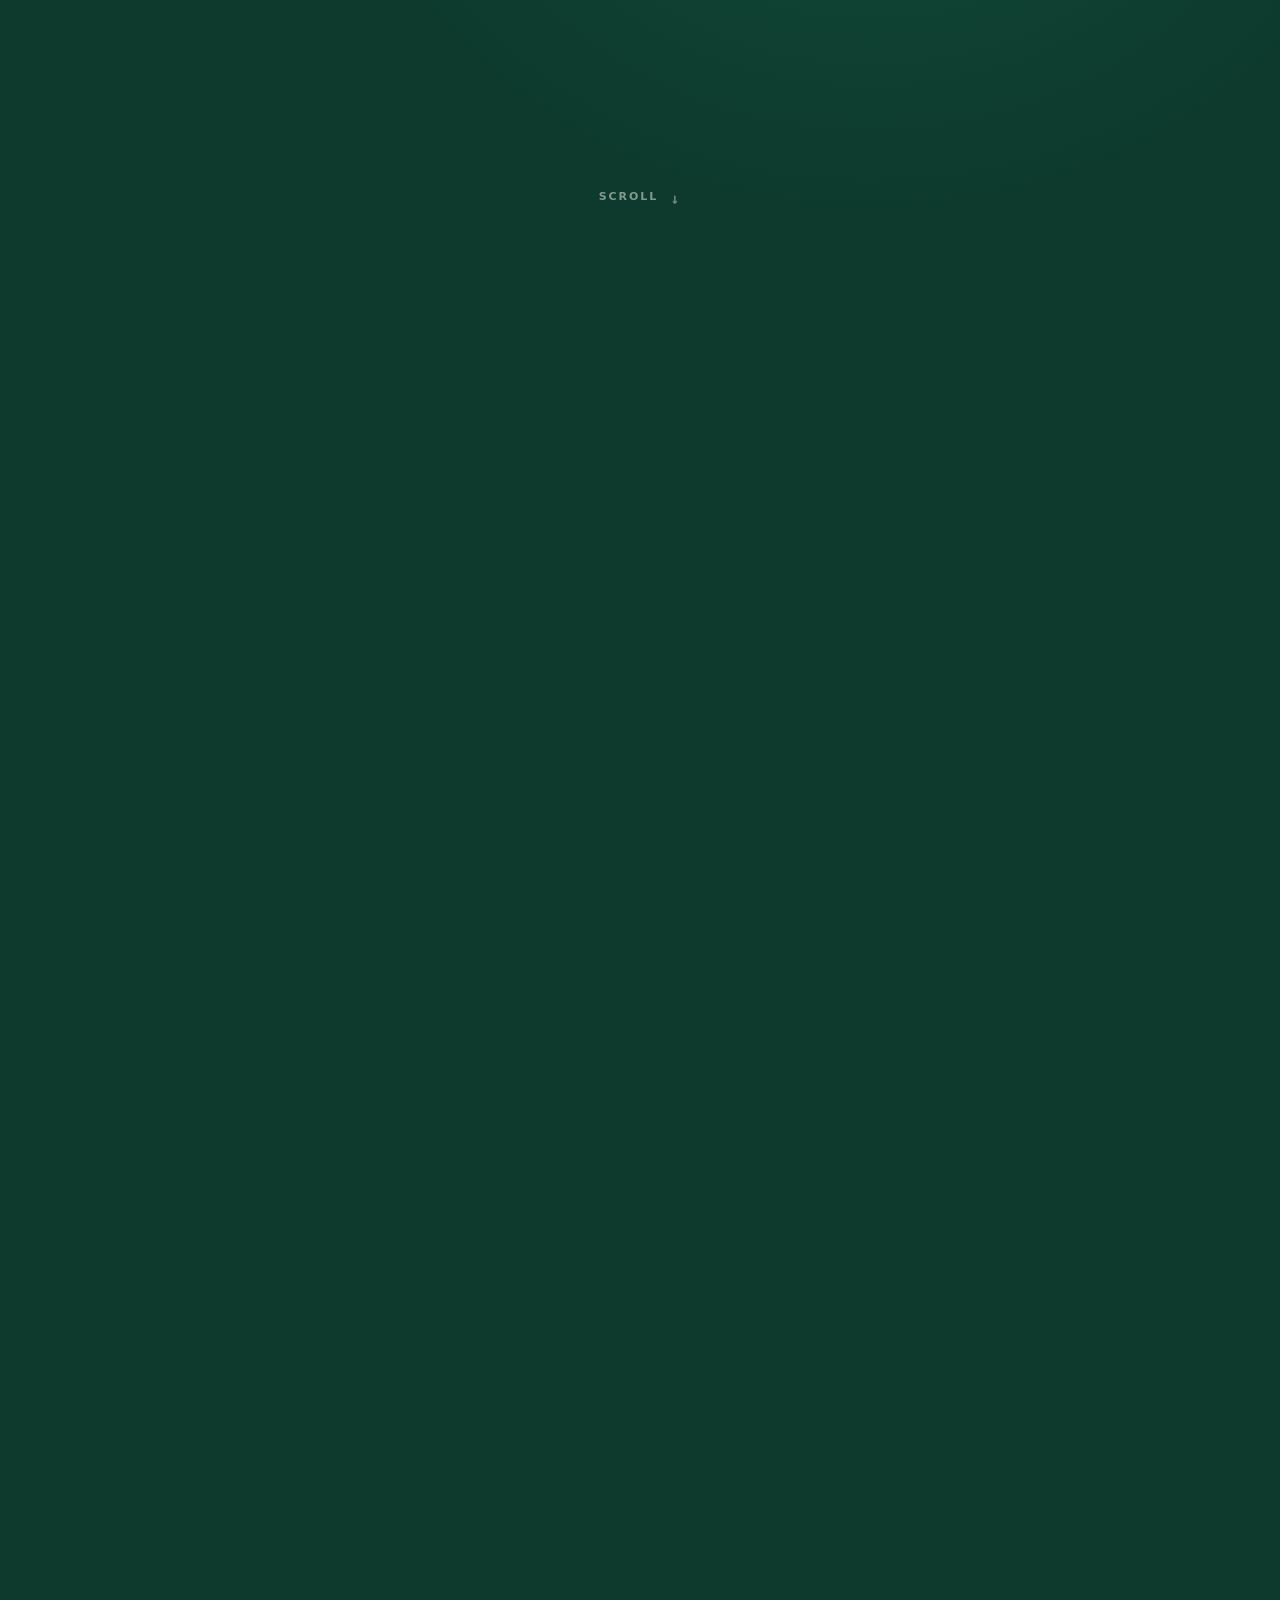
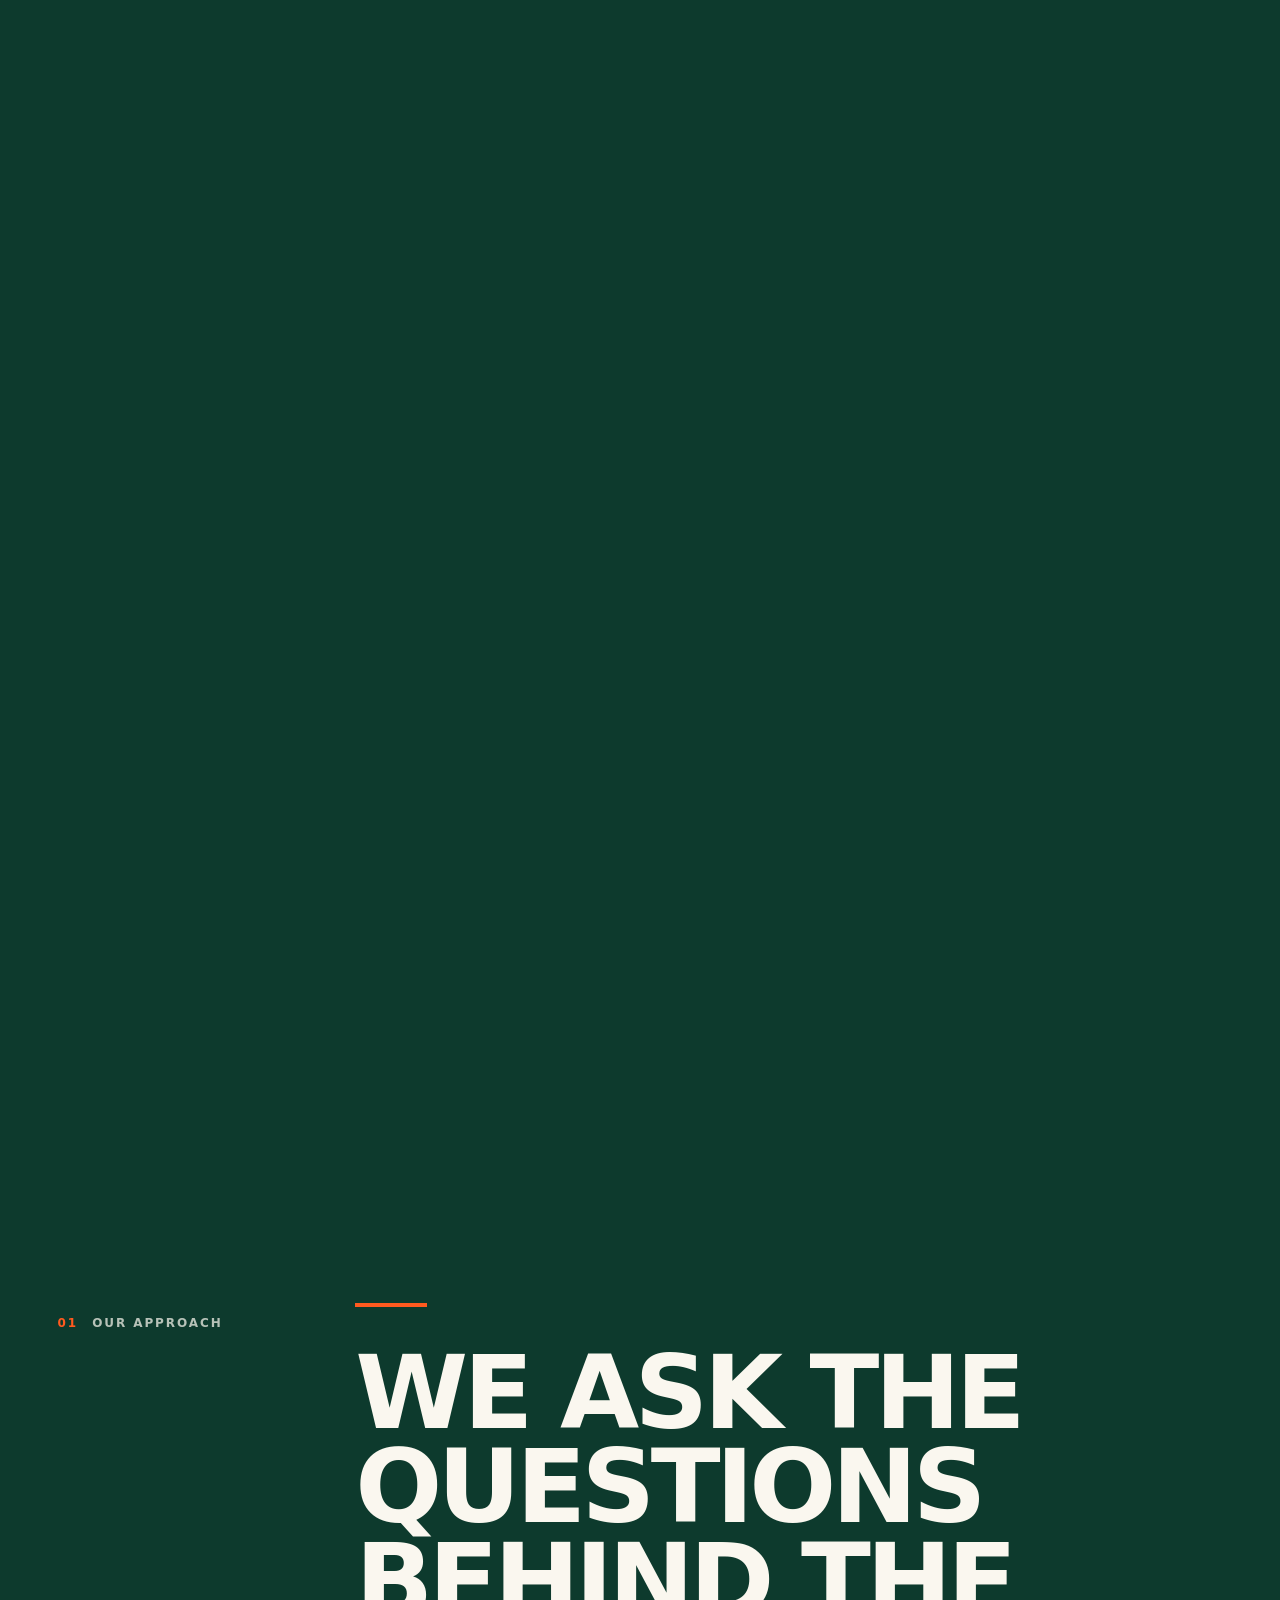
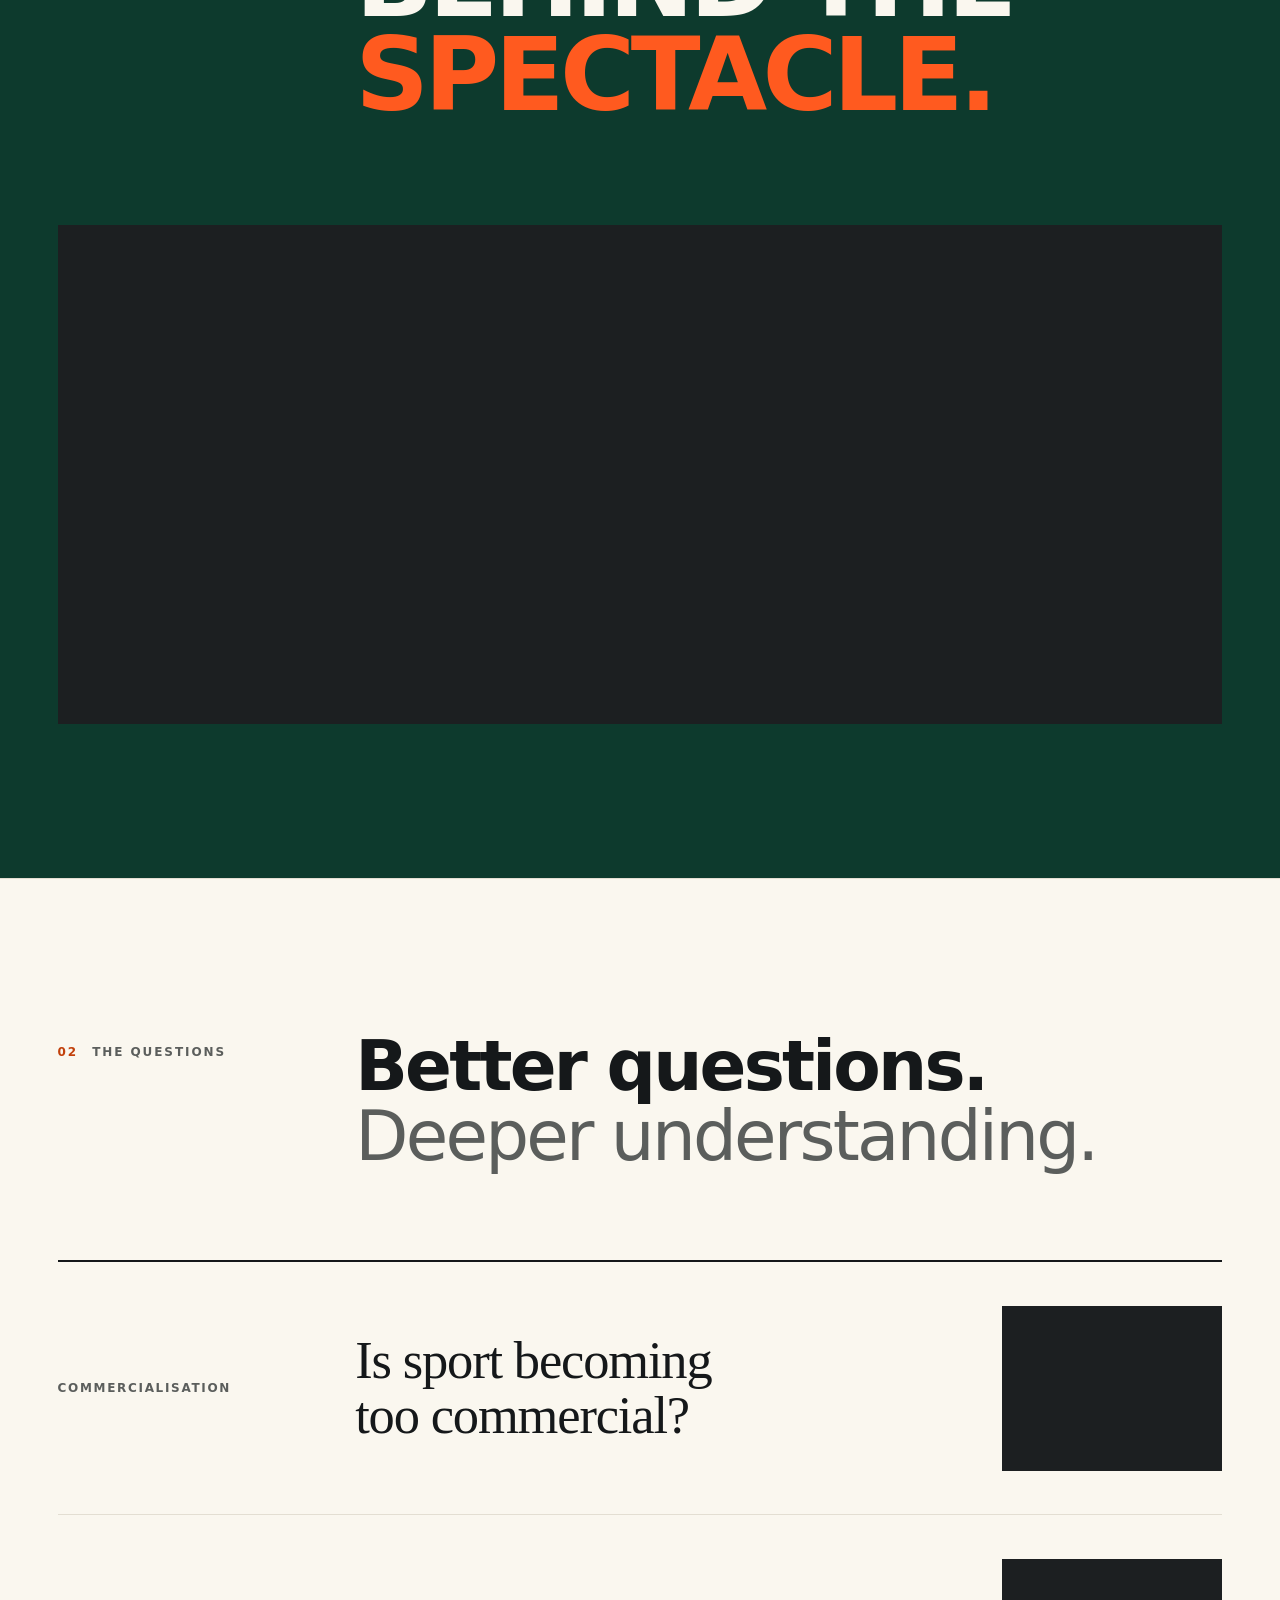
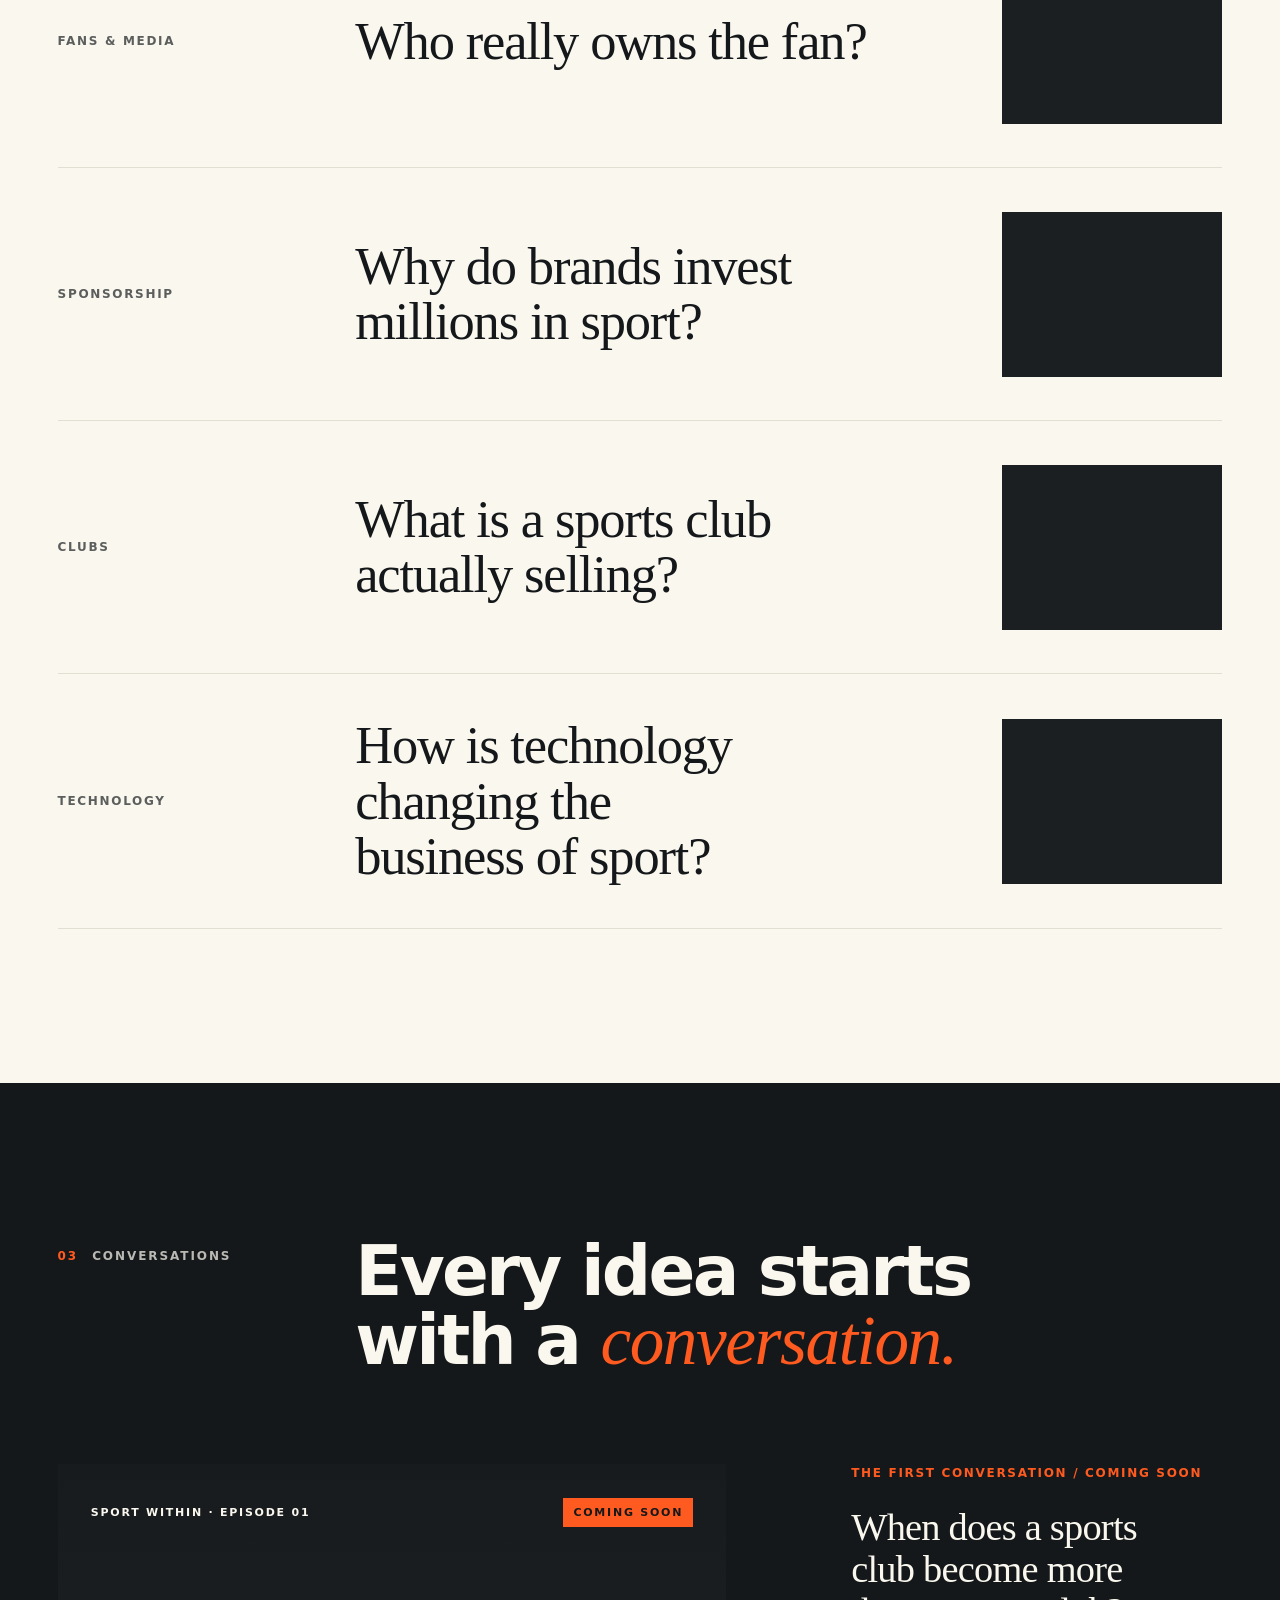
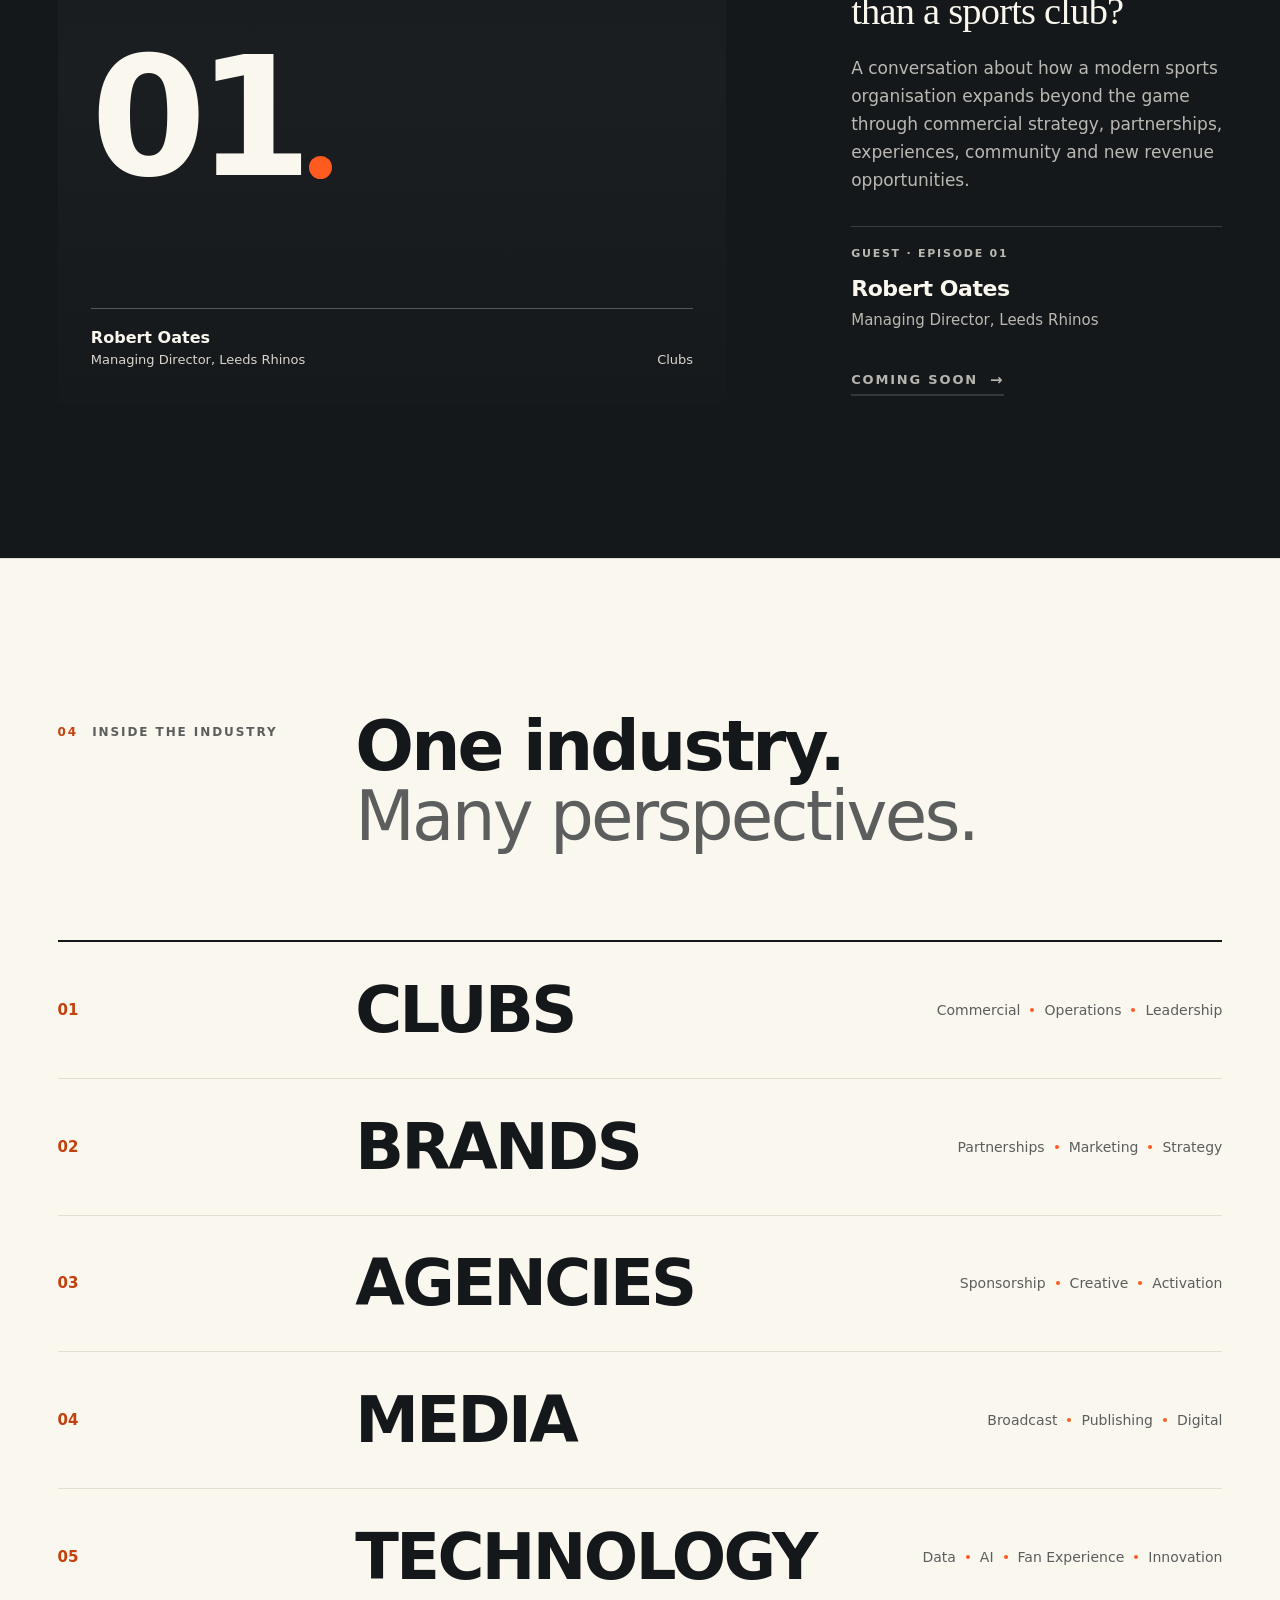
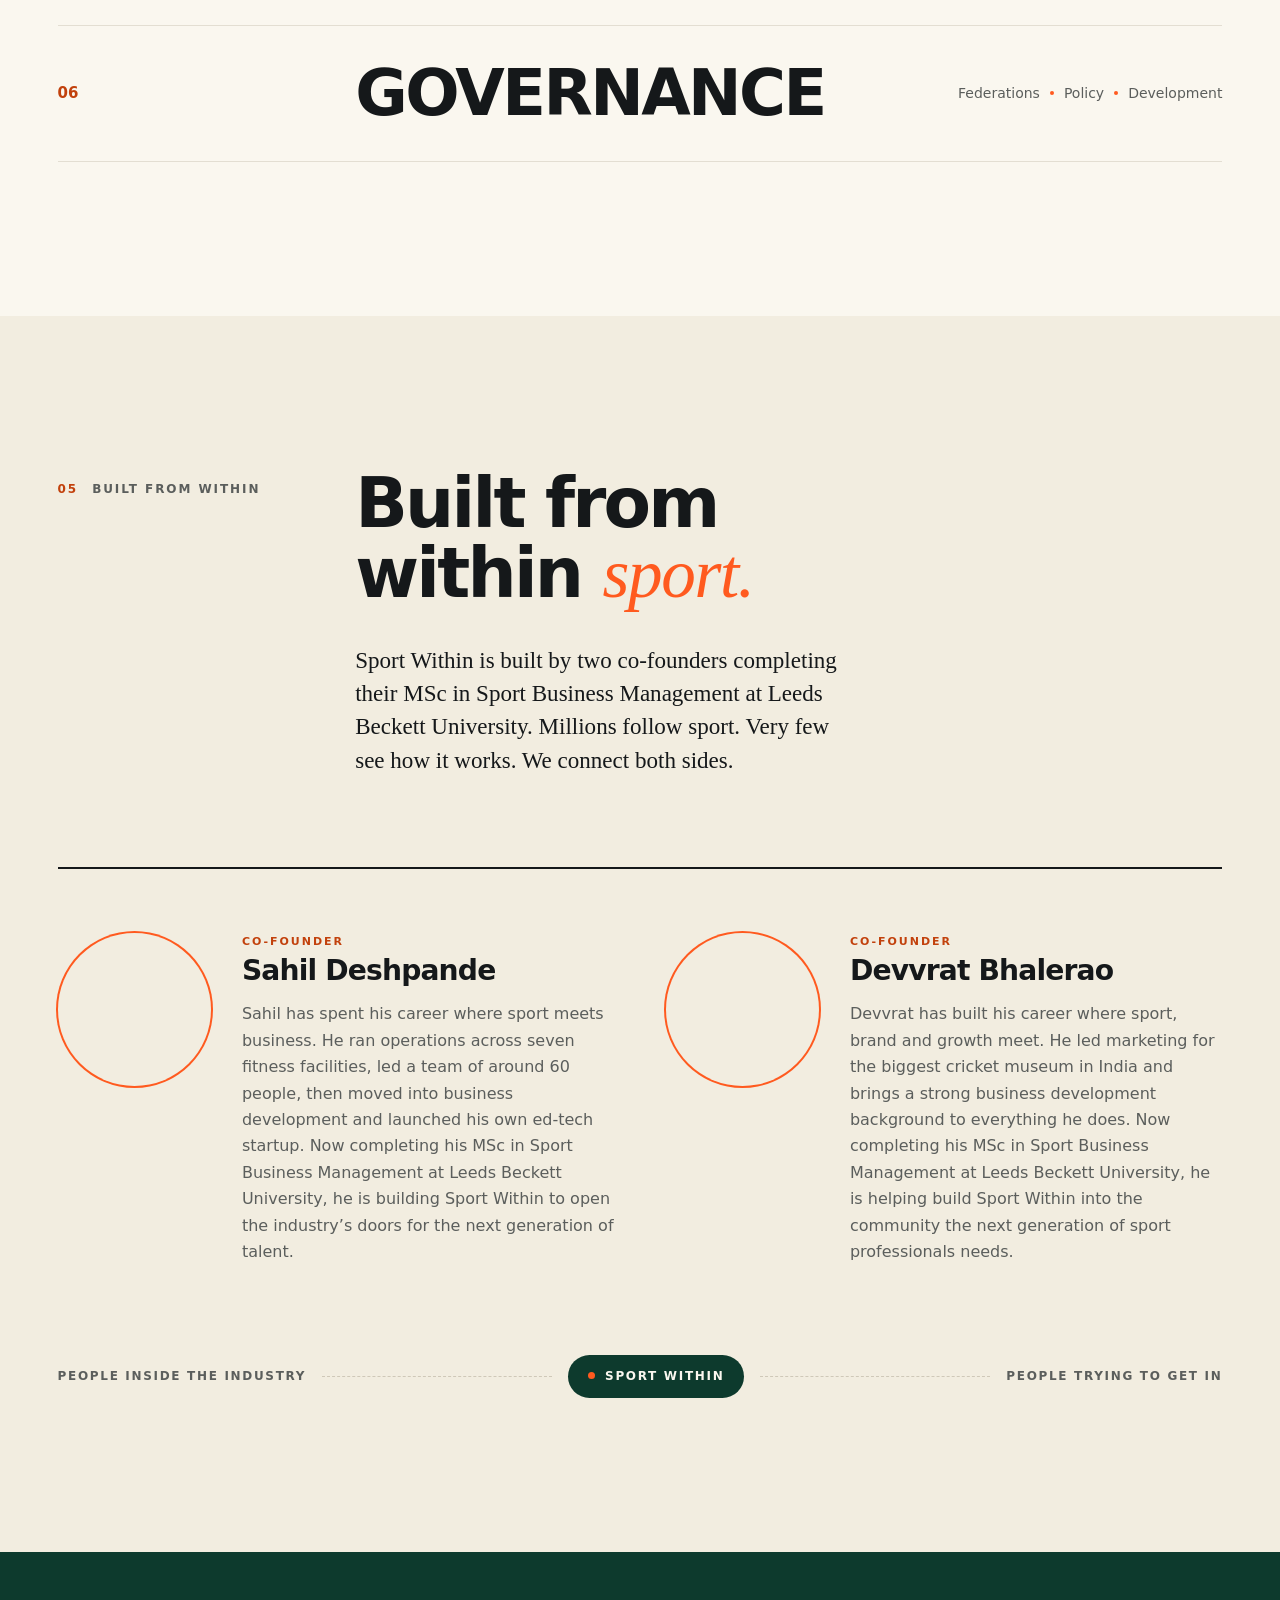
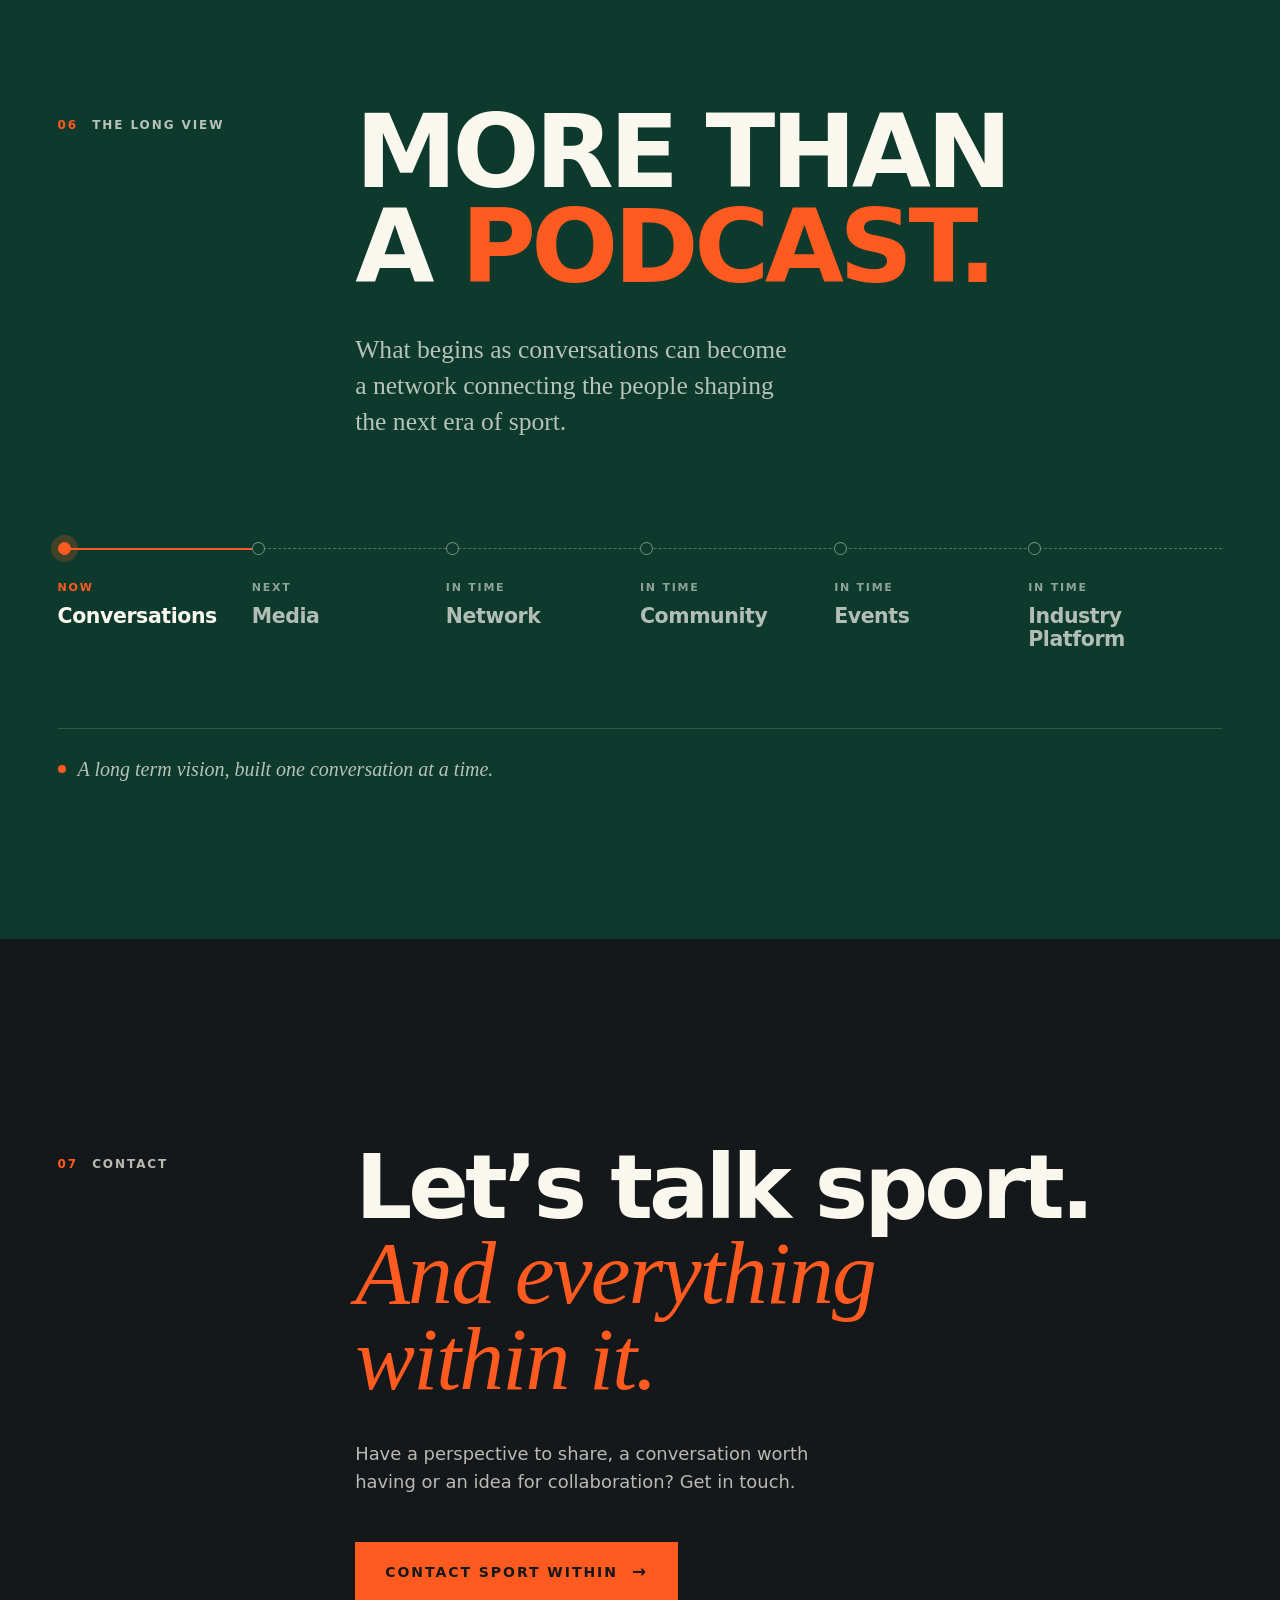
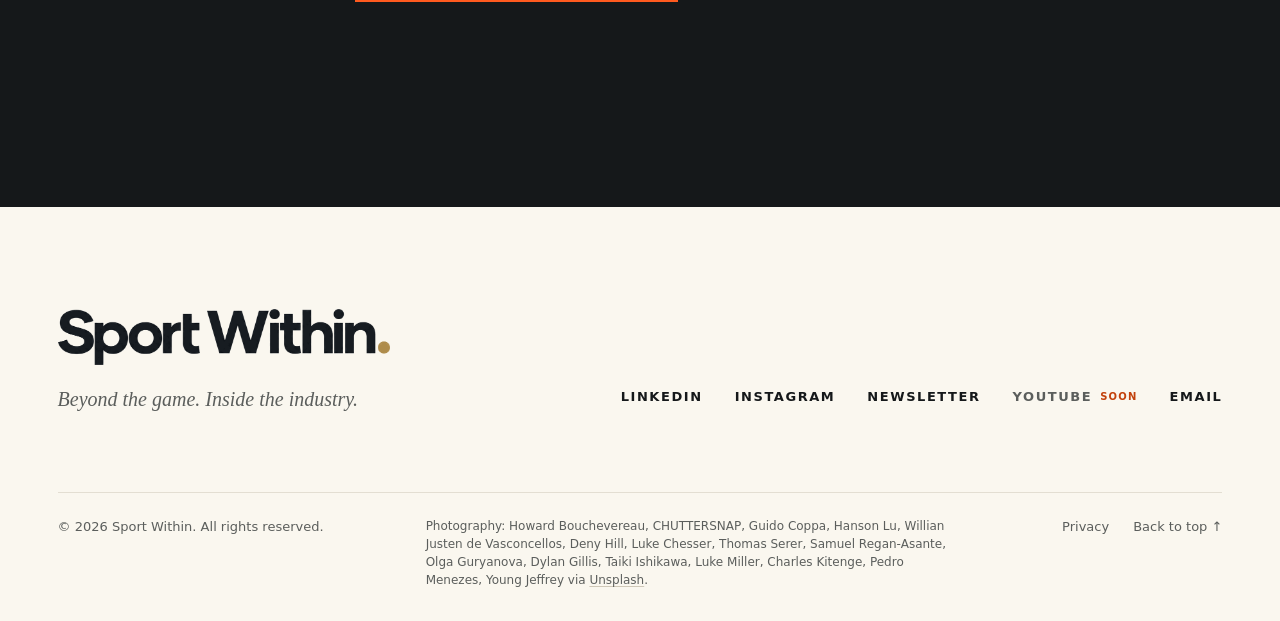
==== commit 8cdeff9a: "Set live domain (www.sportwithin.co.uk) and contact email" ====
--- a/index.html
+++ b/index.html
@@ -12,14 +12,14 @@
   <!-- Fallback for hosts that can't send headers (e.g. GitHub Pages). The full policy is in _headers / vercel.json. -->
   <meta http-equiv="Content-Security-Policy" content="default-src 'self'; script-src 'self'; style-src 'self' https://fonts.googleapis.com; font-src 'self' https://fonts.gstatic.com; img-src 'self' data: https://images.unsplash.com; connect-src 'self' https://formspree.io; form-action 'self' https://formspree.io; base-uri 'self'; object-src 'none'; manifest-src 'self'">
 
-  <link rel="canonical" href="https://SITE_DOMAIN/">
+  <link rel="canonical" href="https://www.sportwithin.co.uk/">
 
   <meta property="og:type" content="website">
   <meta property="og:site_name" content="Sport Within">
-  <meta property="og:url" content="https://SITE_DOMAIN/">
+  <meta property="og:url" content="https://www.sportwithin.co.uk/">
   <meta property="og:title" content="Sport Within | Beyond the Game. Inside the Industry.">
   <meta property="og:description" content="Conversations with the people shaping the business of sport.">
-  <meta property="og:image" content="https://SITE_DOMAIN/assets/og-image.png">
+  <meta property="og:image" content="https://www.sportwithin.co.uk/assets/og-image.png">
   <meta property="og:image:width" content="1200">
   <meta property="og:image:height" content="630">
   <meta property="og:image:alt" content="Sport Within. Beyond the game. Inside the industry.">
@@ -27,7 +27,7 @@
   <meta name="twitter:card" content="summary_large_image">
   <meta name="twitter:title" content="Sport Within | Beyond the Game. Inside the Industry.">
   <meta name="twitter:description" content="Conversations with the people shaping the business of sport.">
-  <meta name="twitter:image" content="https://SITE_DOMAIN/assets/og-image.png">
+  <meta name="twitter:image" content="https://www.sportwithin.co.uk/assets/og-image.png">
 
   <link rel="icon" href="assets/favicon.svg" type="image/svg+xml">
   <link rel="icon" href="assets/favicon-32.png" type="image/png" sizes="32x32">
@@ -48,8 +48,8 @@
     "name": "Sport Within",
     "slogan": "Beyond the game. Inside the industry.",
     "description": "A student-led sports business platform exploring the people, ideas, business and decisions shaping modern sport.",
-    "url": "https://SITE_DOMAIN/",
-    "logo": "https://SITE_DOMAIN/assets/sport-within-logo.png",
+    "url": "https://www.sportwithin.co.uk/",
+    "logo": "https://www.sportwithin.co.uk/assets/sport-within-logo.png",
     "sameAs": [
       "https://www.linkedin.com/company/sport-within/",
       "https://www.instagram.com/sportwithin_/"
@@ -62,7 +62,7 @@
   </script>
 </head>
 <body>
-  <noscript><p class="noscript">This site works best with JavaScript turned on. You can still reach us at <a href="mailto:hello@sportwithin.com">hello@sportwithin.com</a>.</p></noscript>
+  <noscript><p class="noscript">This site works best with JavaScript turned on. You can still reach us at <a href="mailto:sportwithin@gmail.com">sportwithin@gmail.com</a>.</p></noscript>
   <a class="skip-link" href="#main">Skip to content</a>
 
   <!-- 01 · Header -->
@@ -385,7 +385,7 @@
     </div>
   </dialog>
 
-  <script src="content.js?v=3"></script>
+  <script src="content.js?v=4"></script>
   <script src="main.js?v=3"></script>
 </body>
 </html>
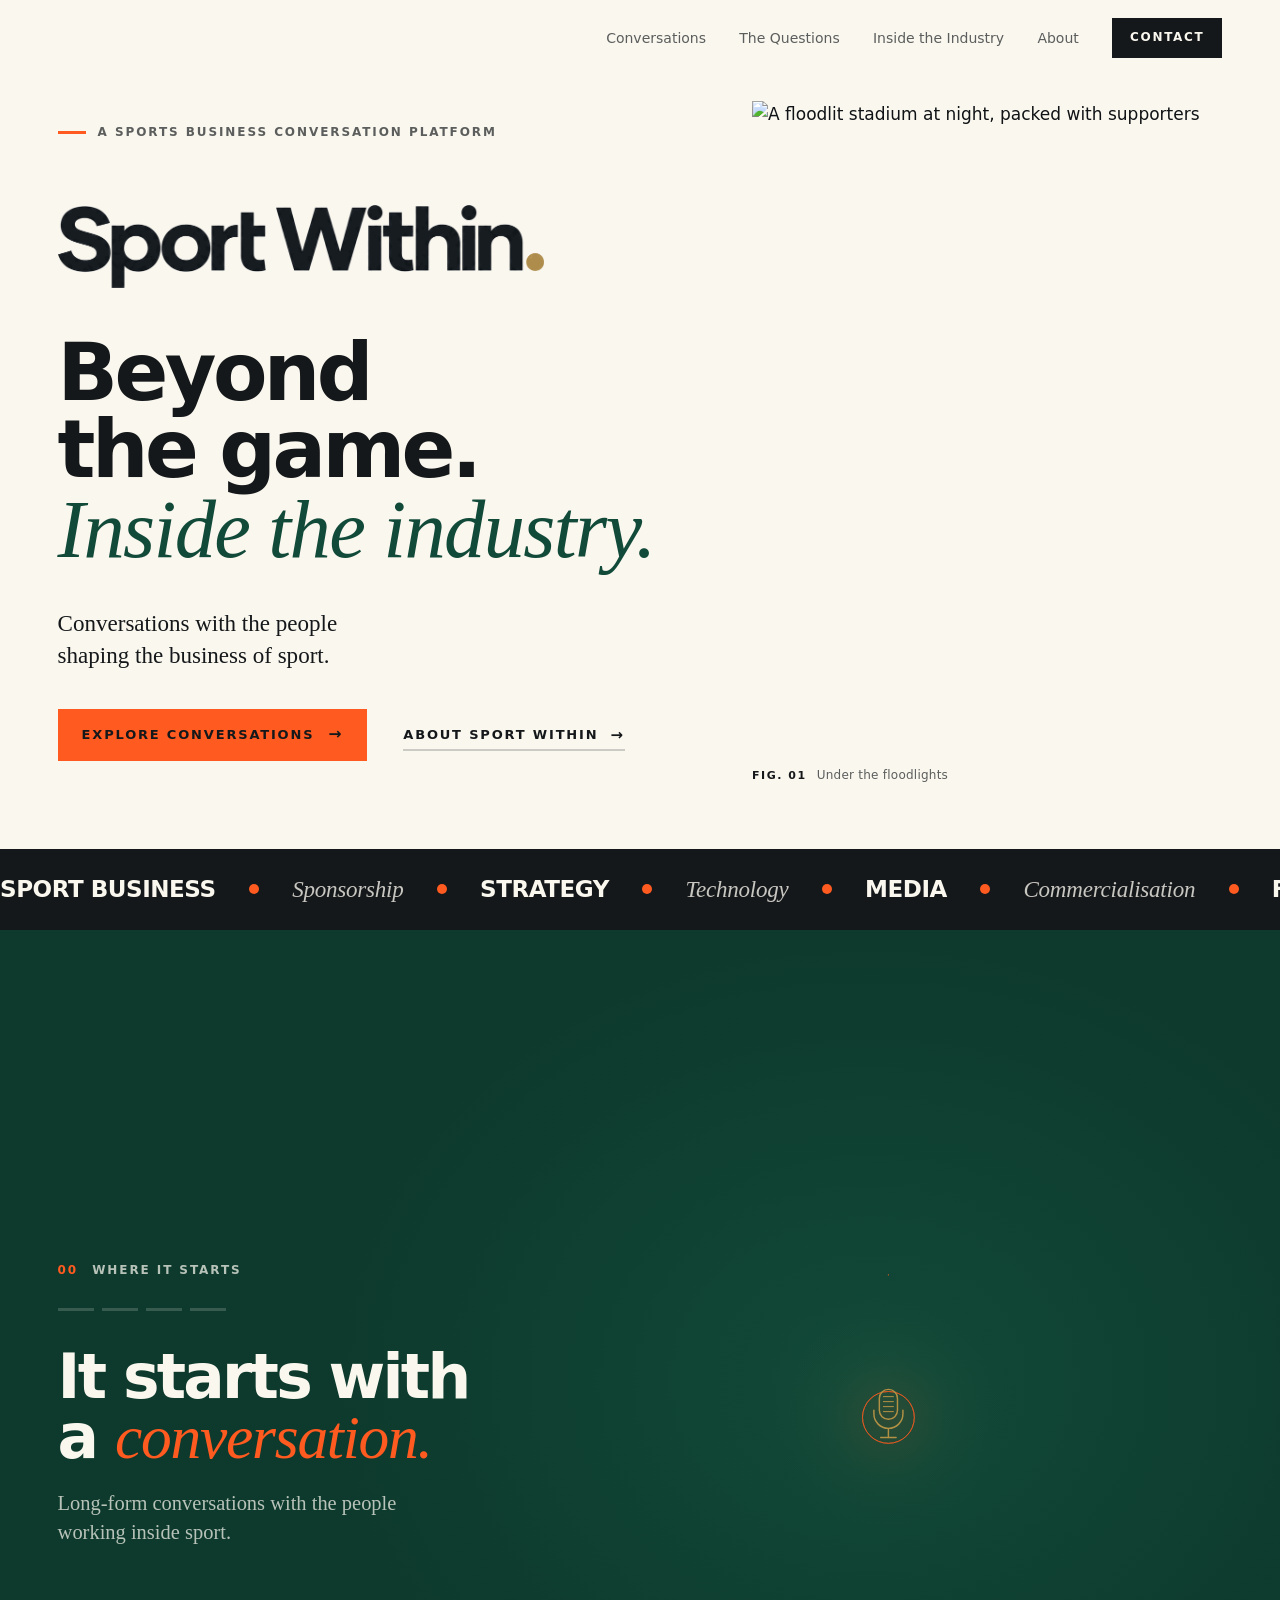
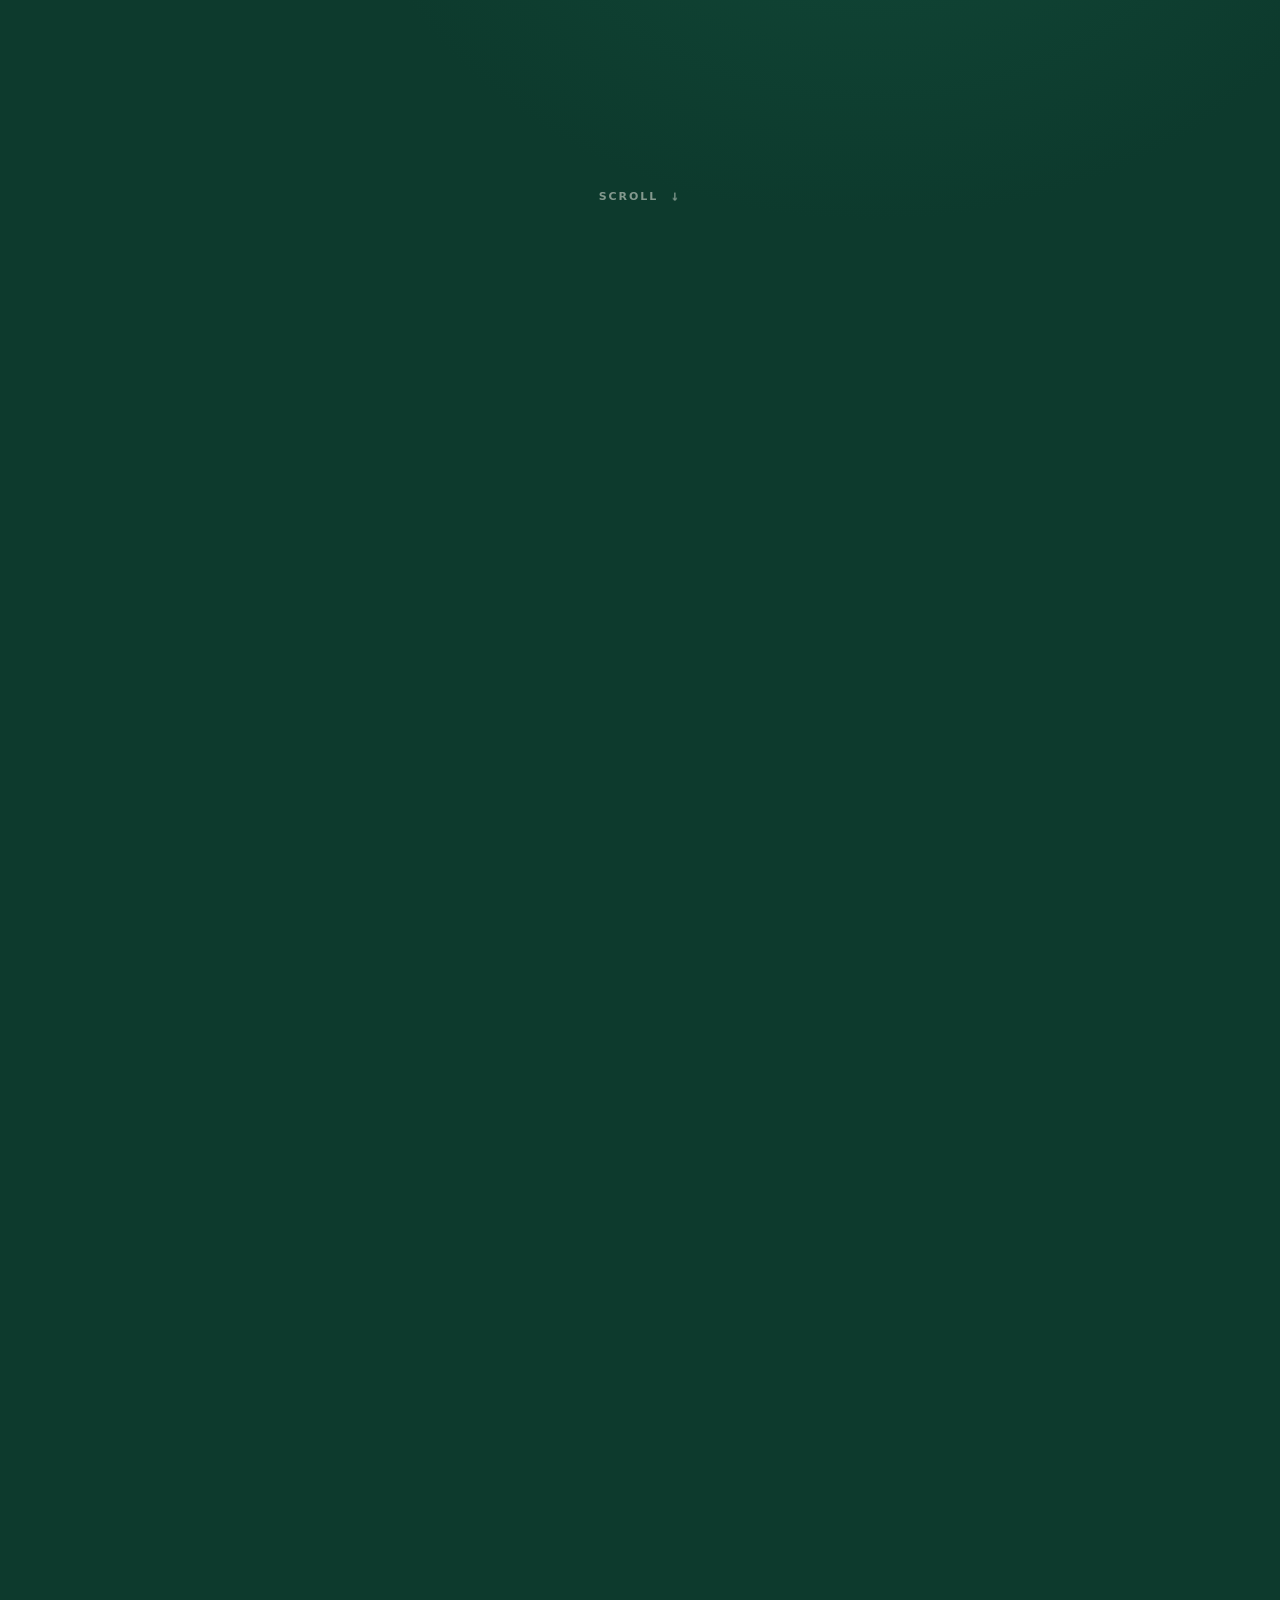
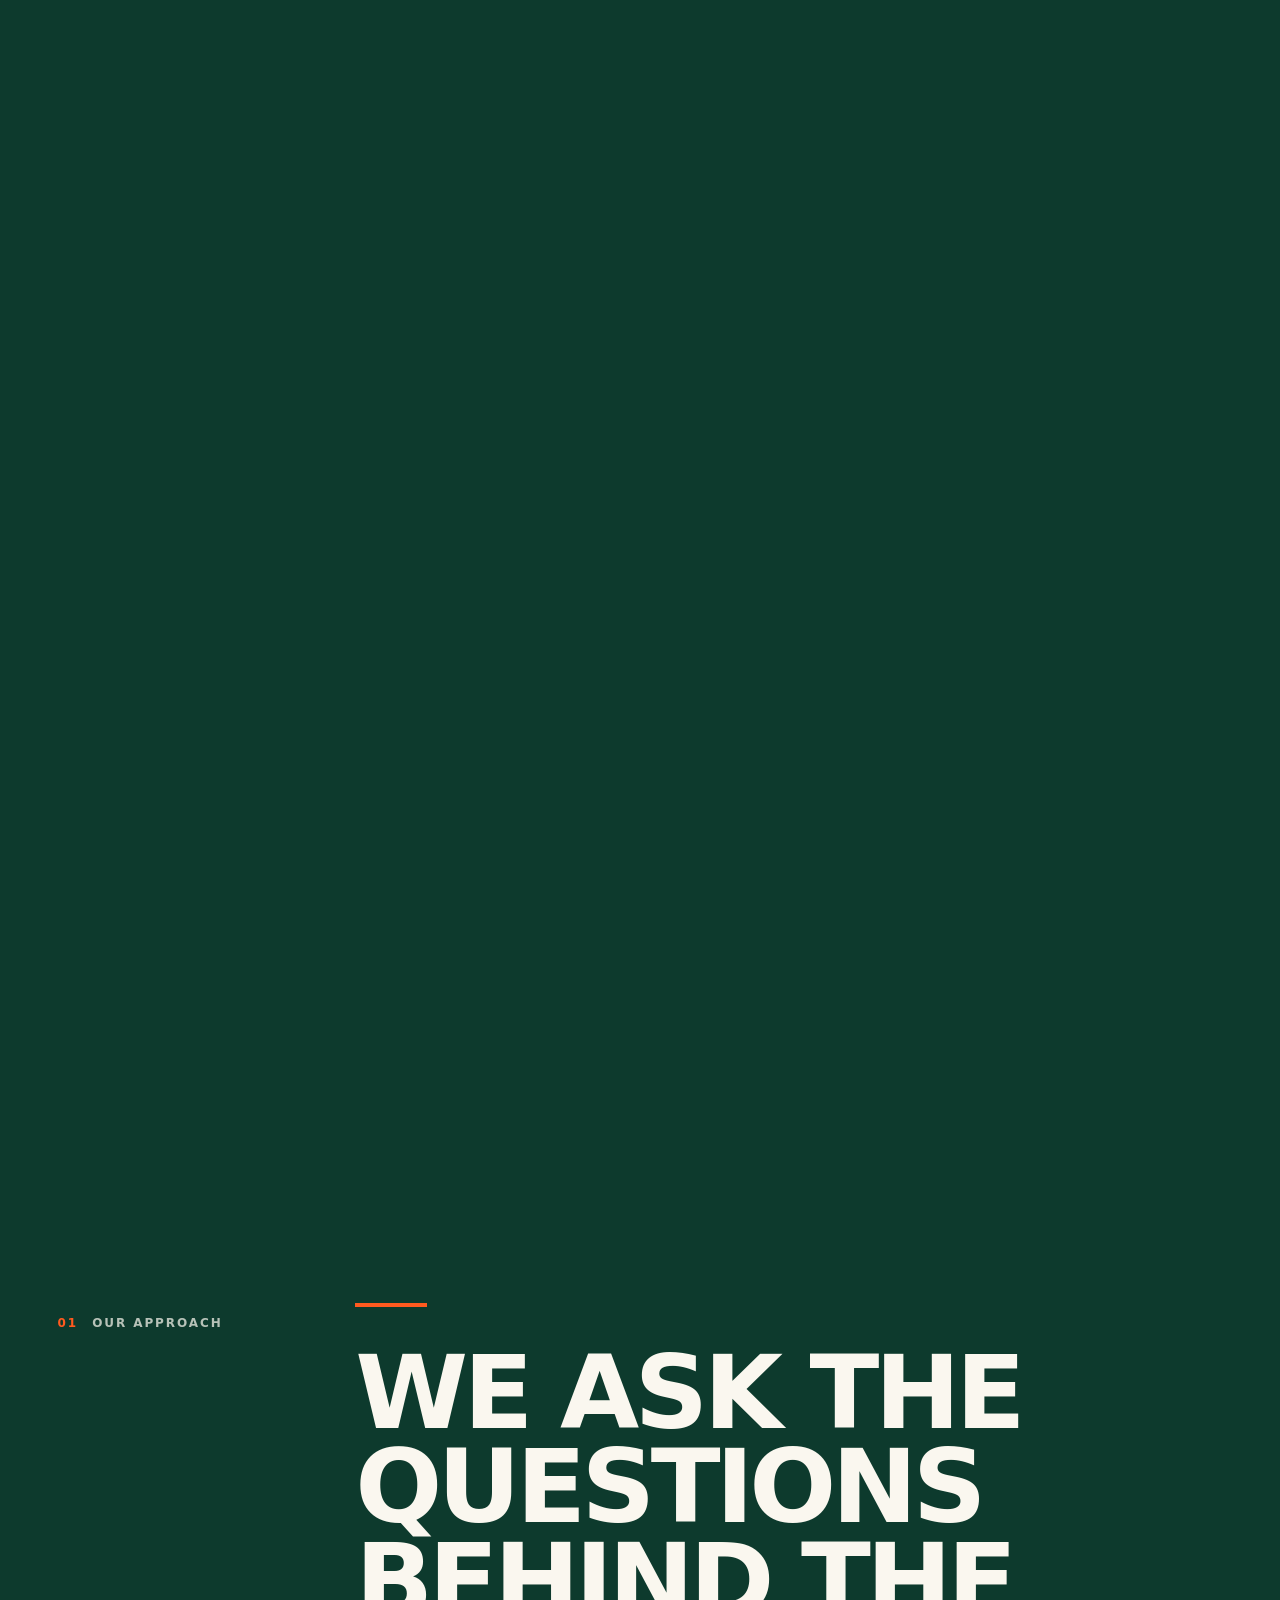
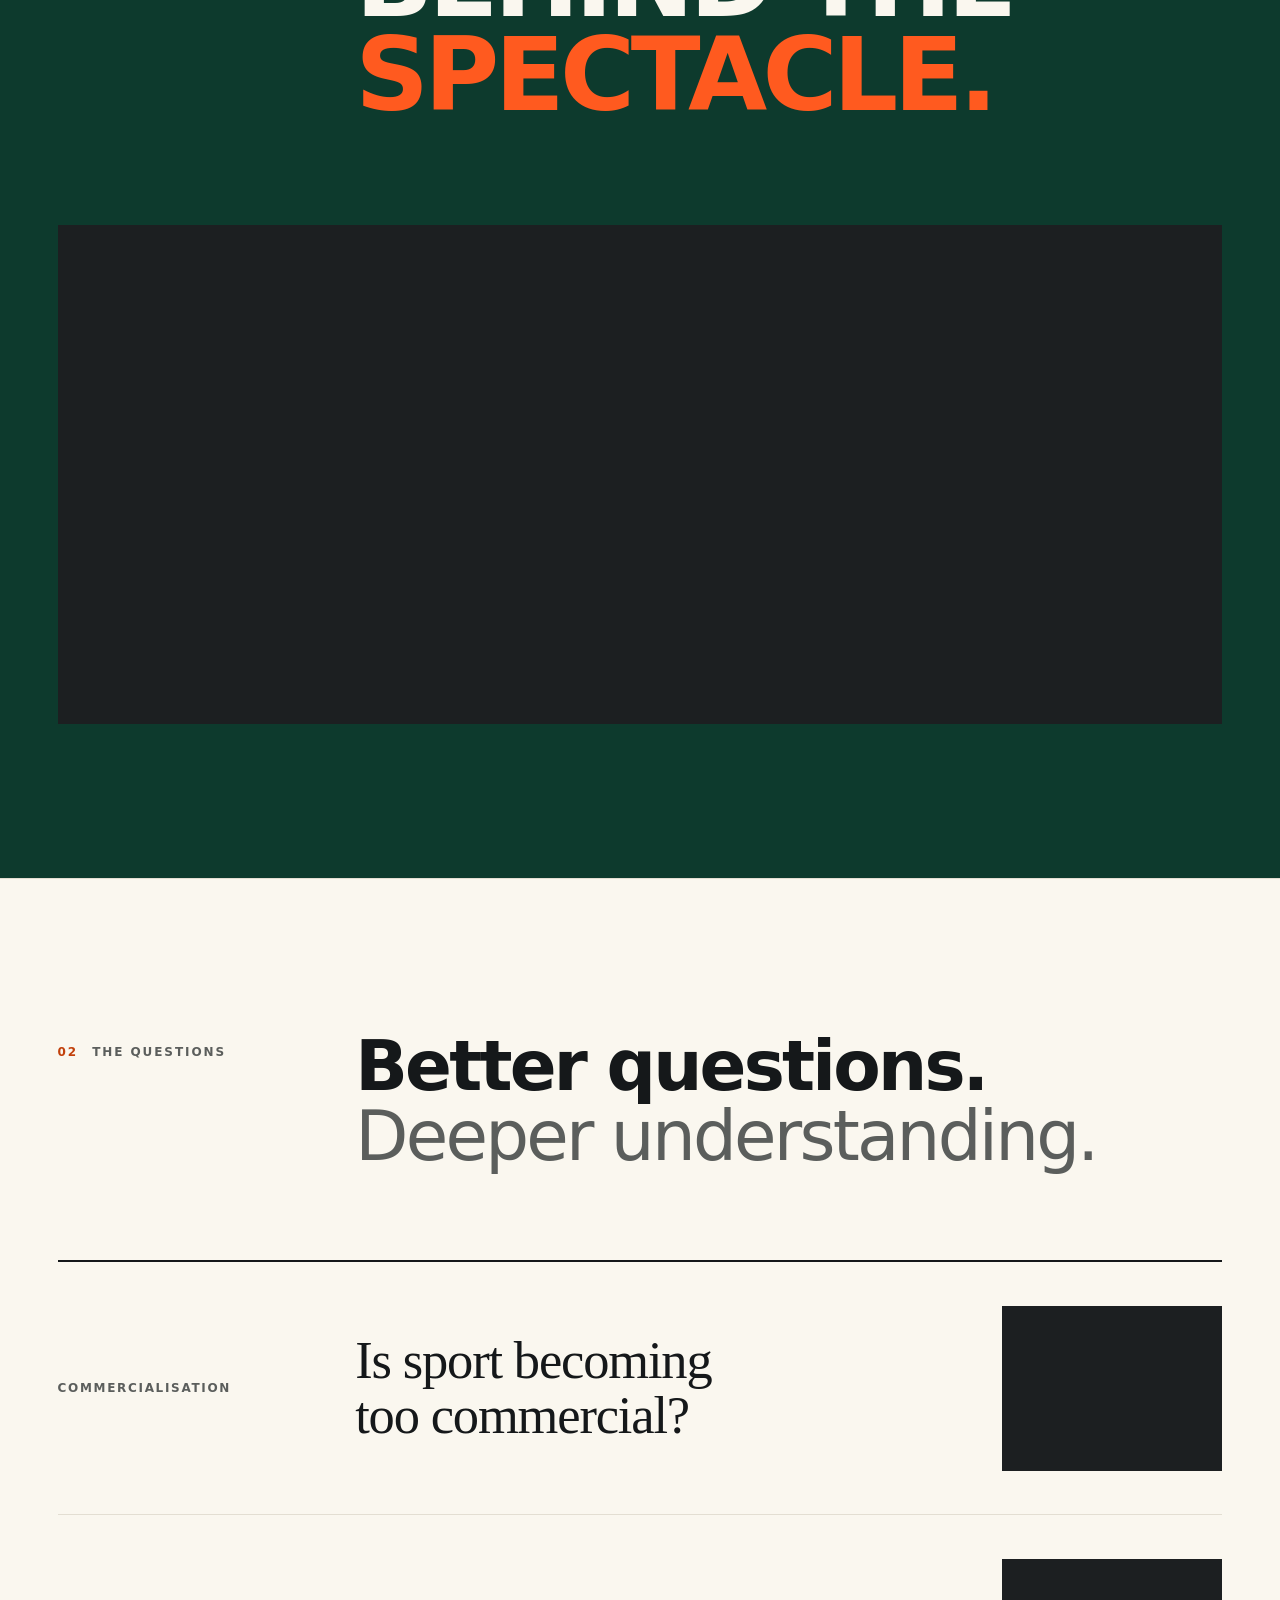
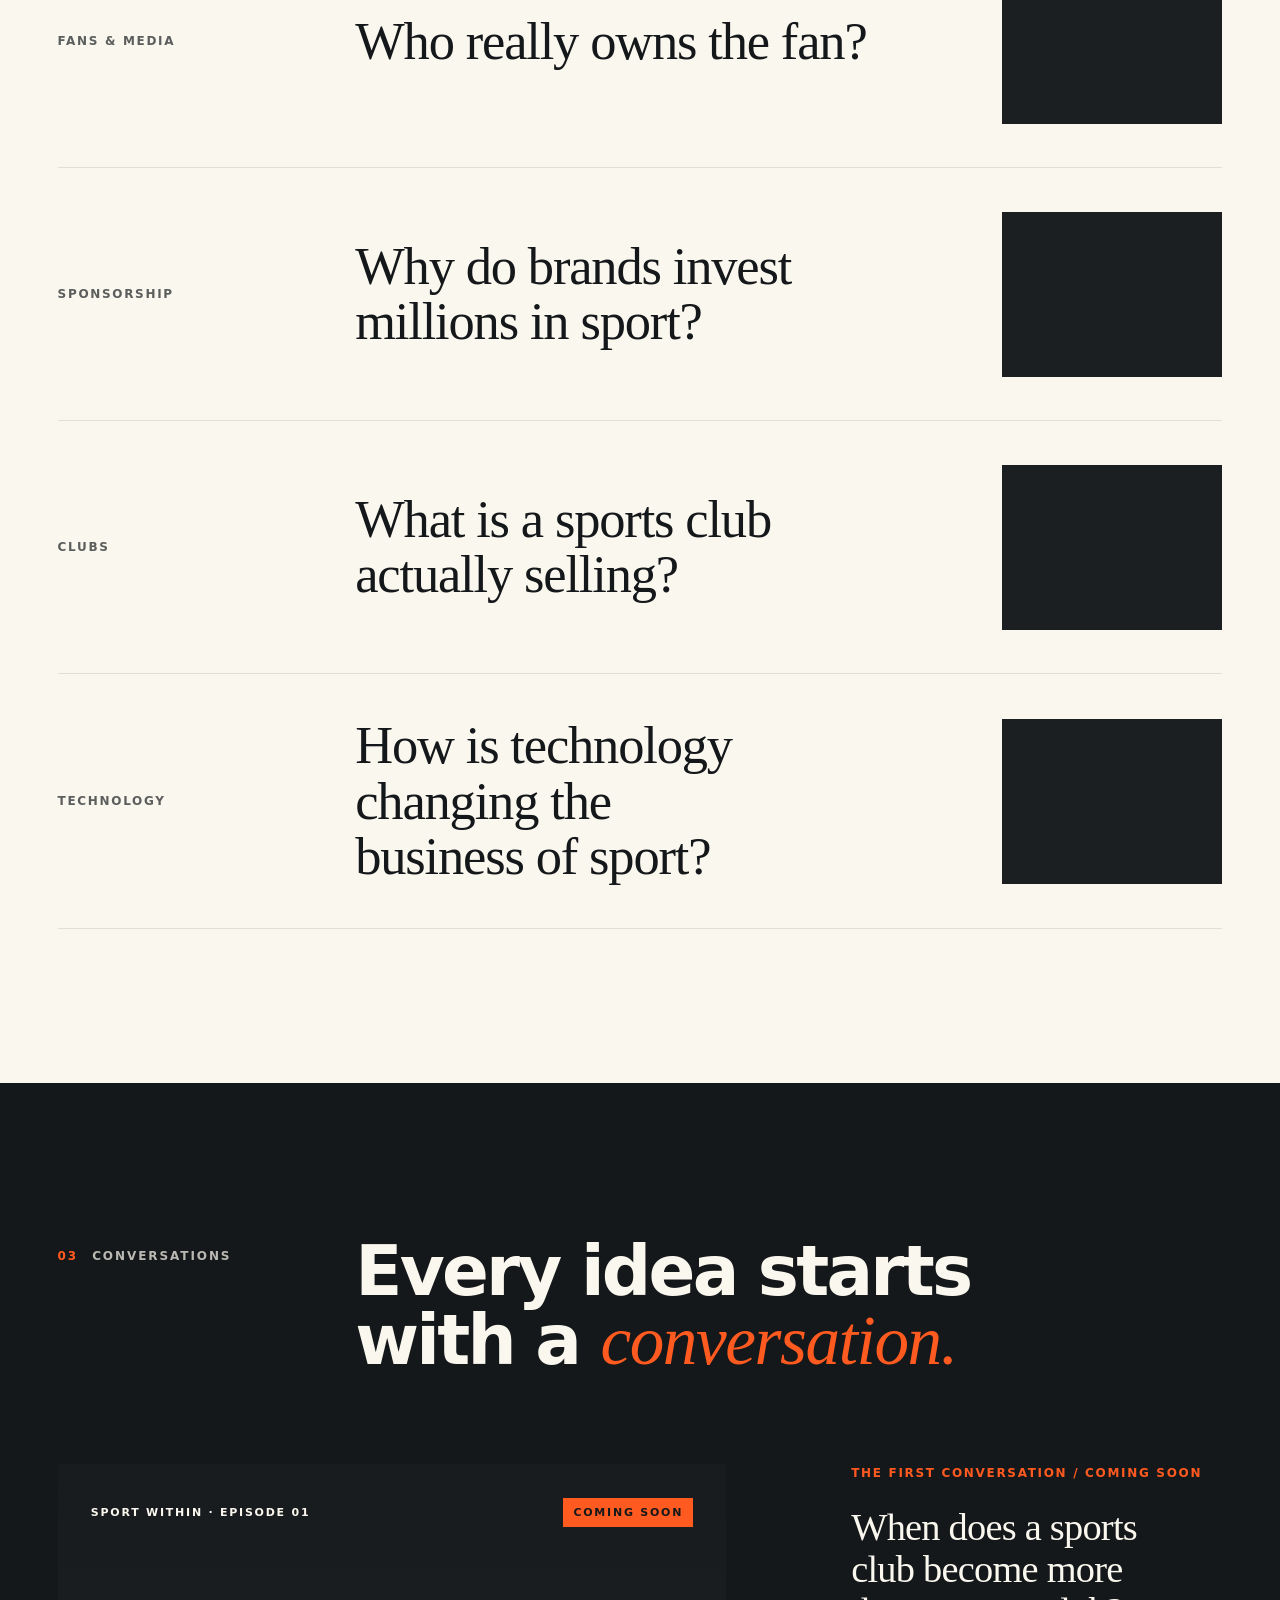
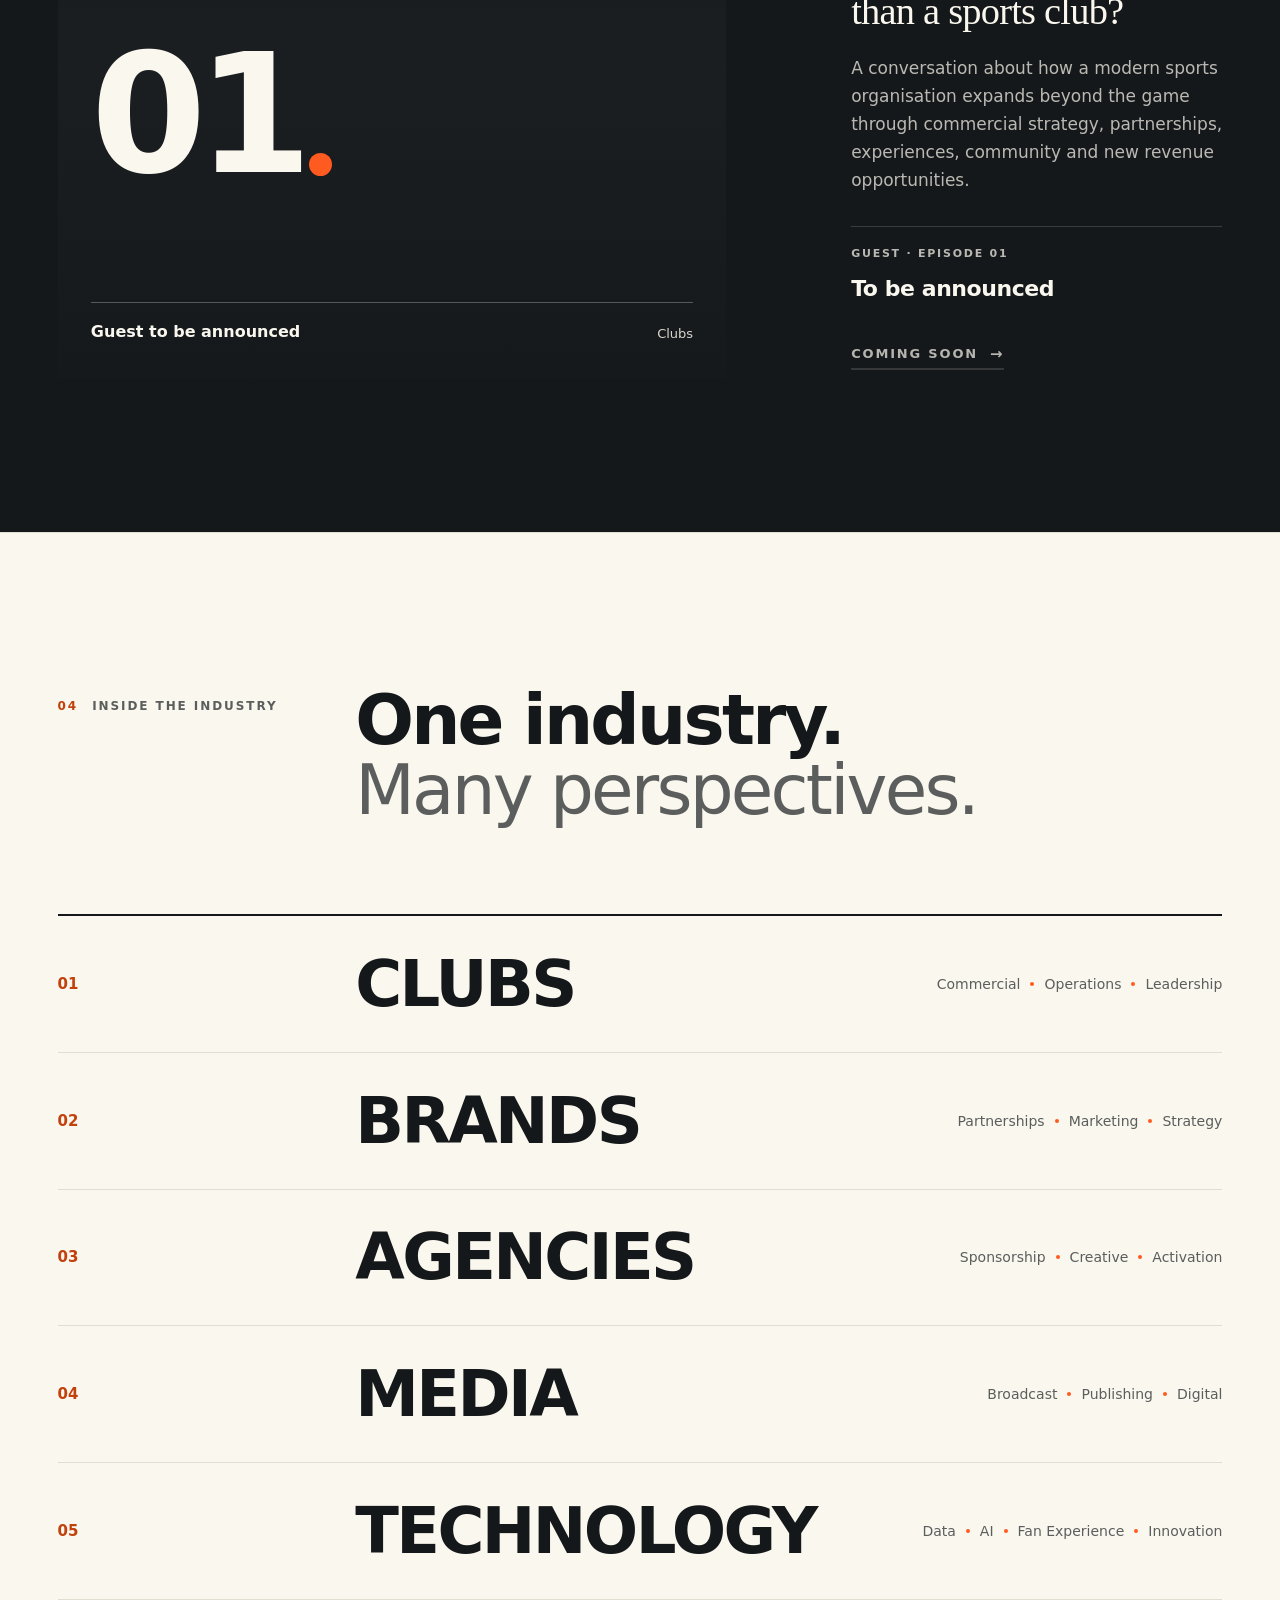
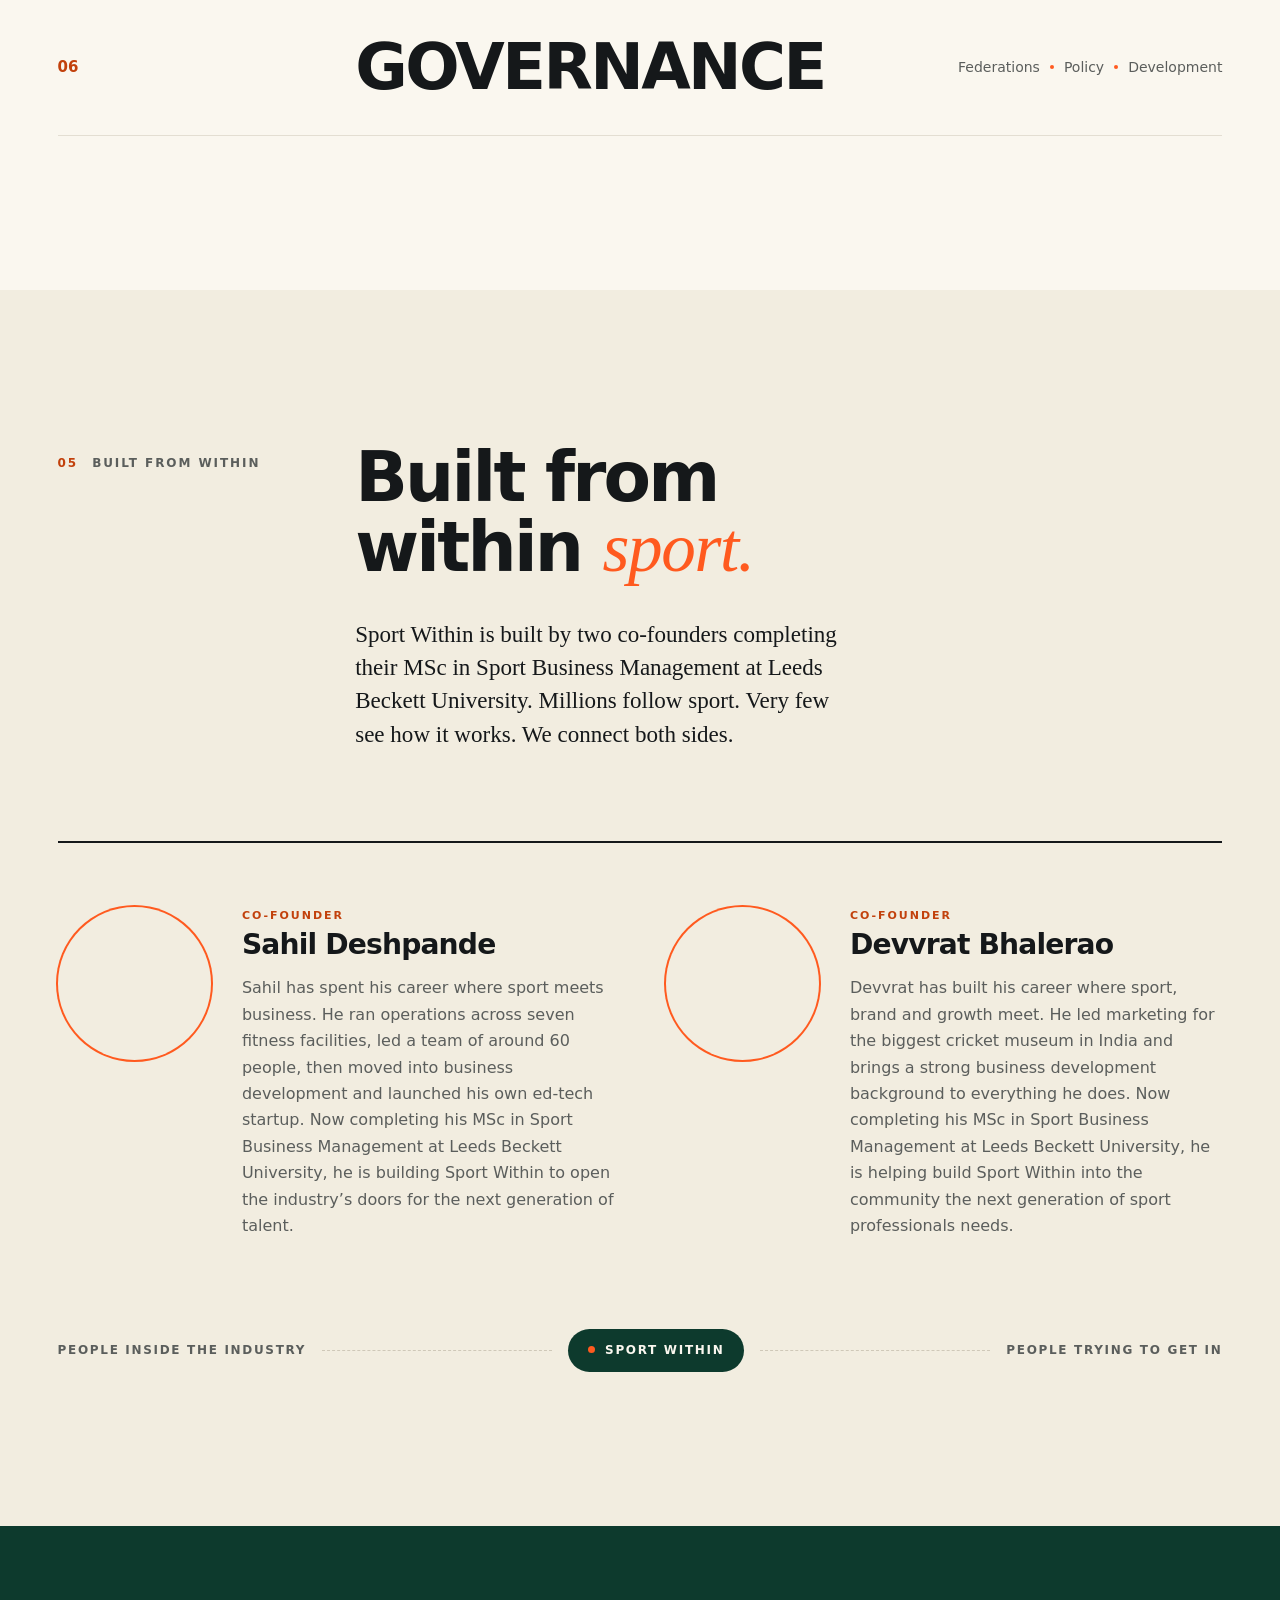
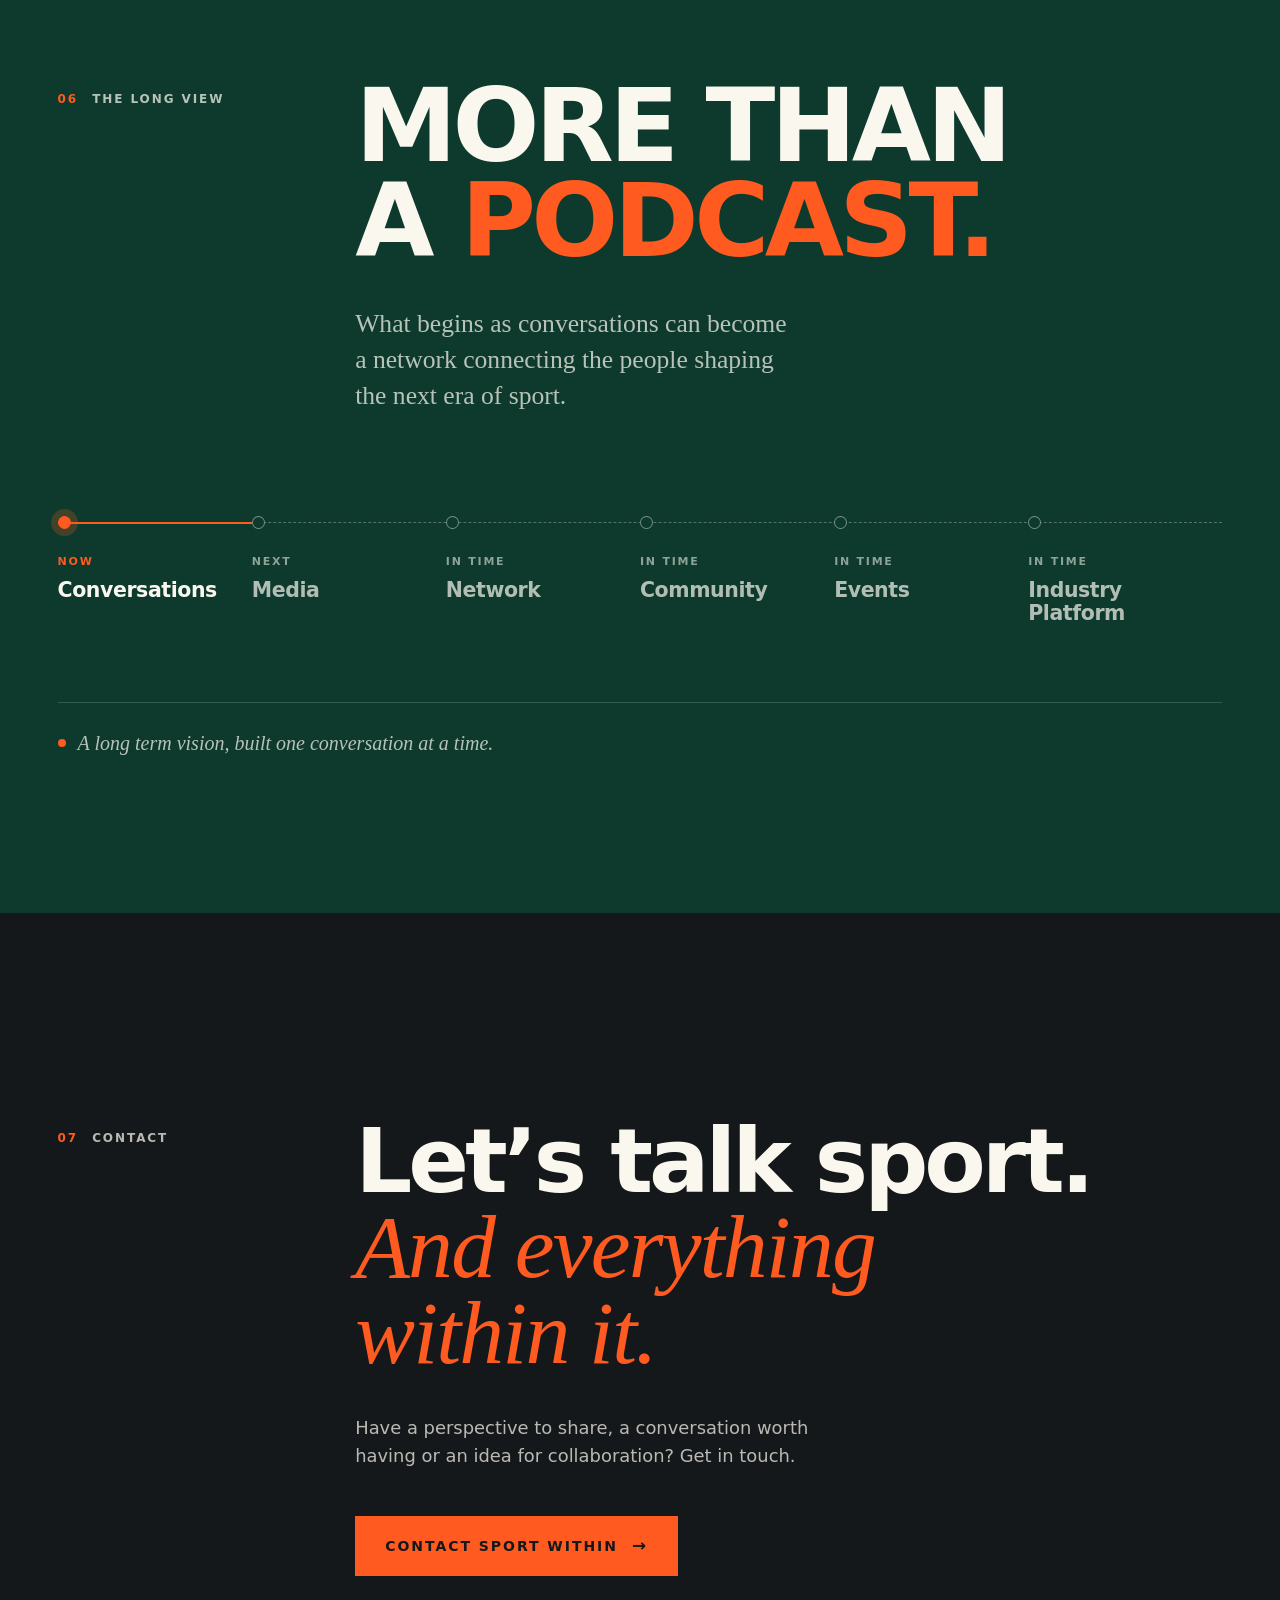
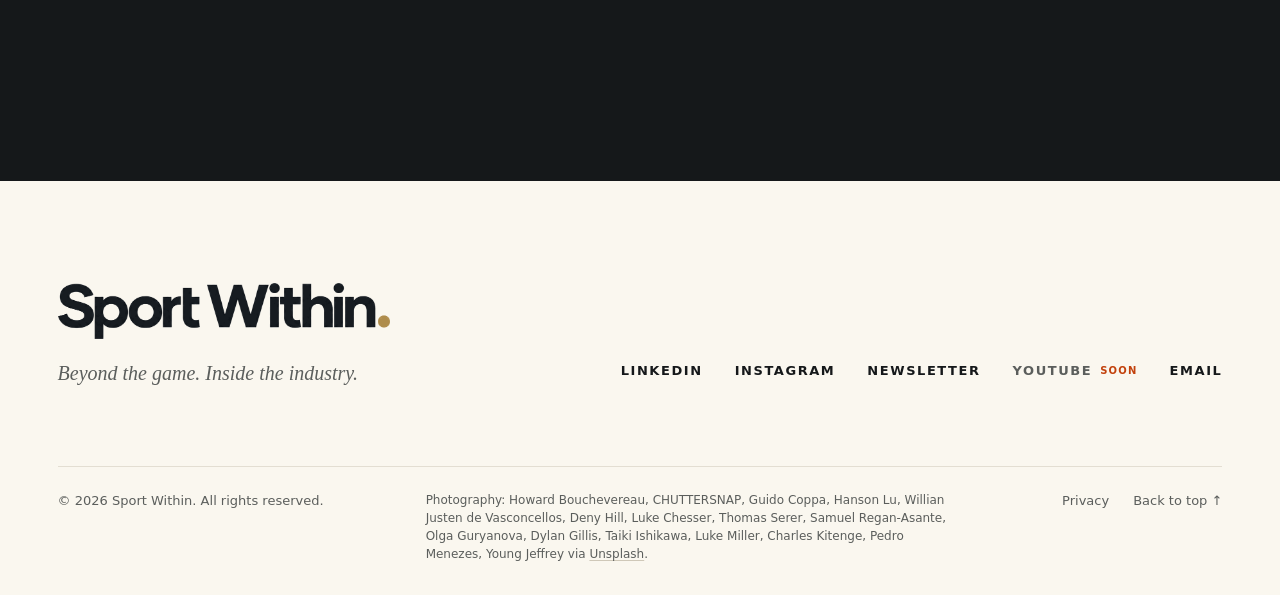
==== commit 1a76607a: "Remove unconfirmed Episode 01 guest; show 'to be announced'" ====
--- a/index.html
+++ b/index.html
@@ -385,7 +385,7 @@
     </div>
   </dialog>
 
-  <script src="content.js?v=4"></script>
-  <script src="main.js?v=3"></script>
+  <script src="content.js?v=5"></script>
+  <script src="main.js?v=4"></script>
 </body>
 </html>
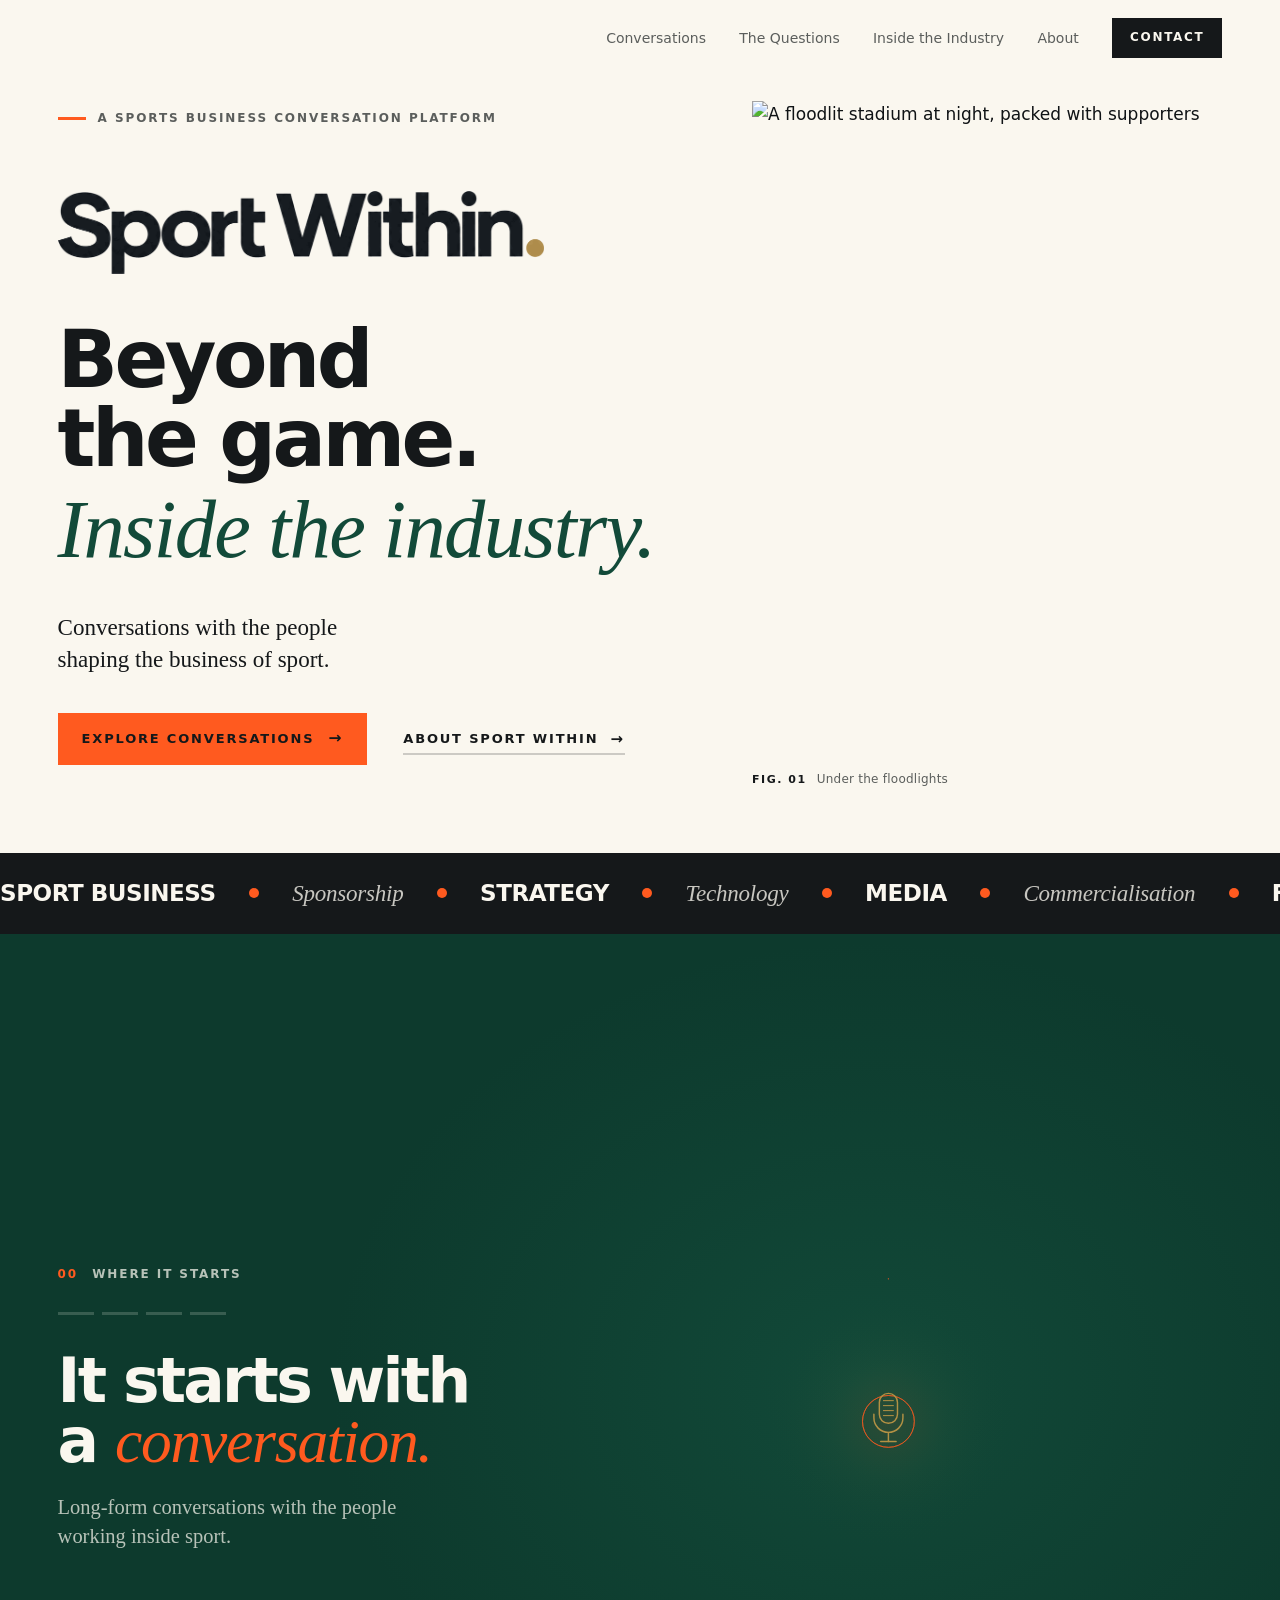
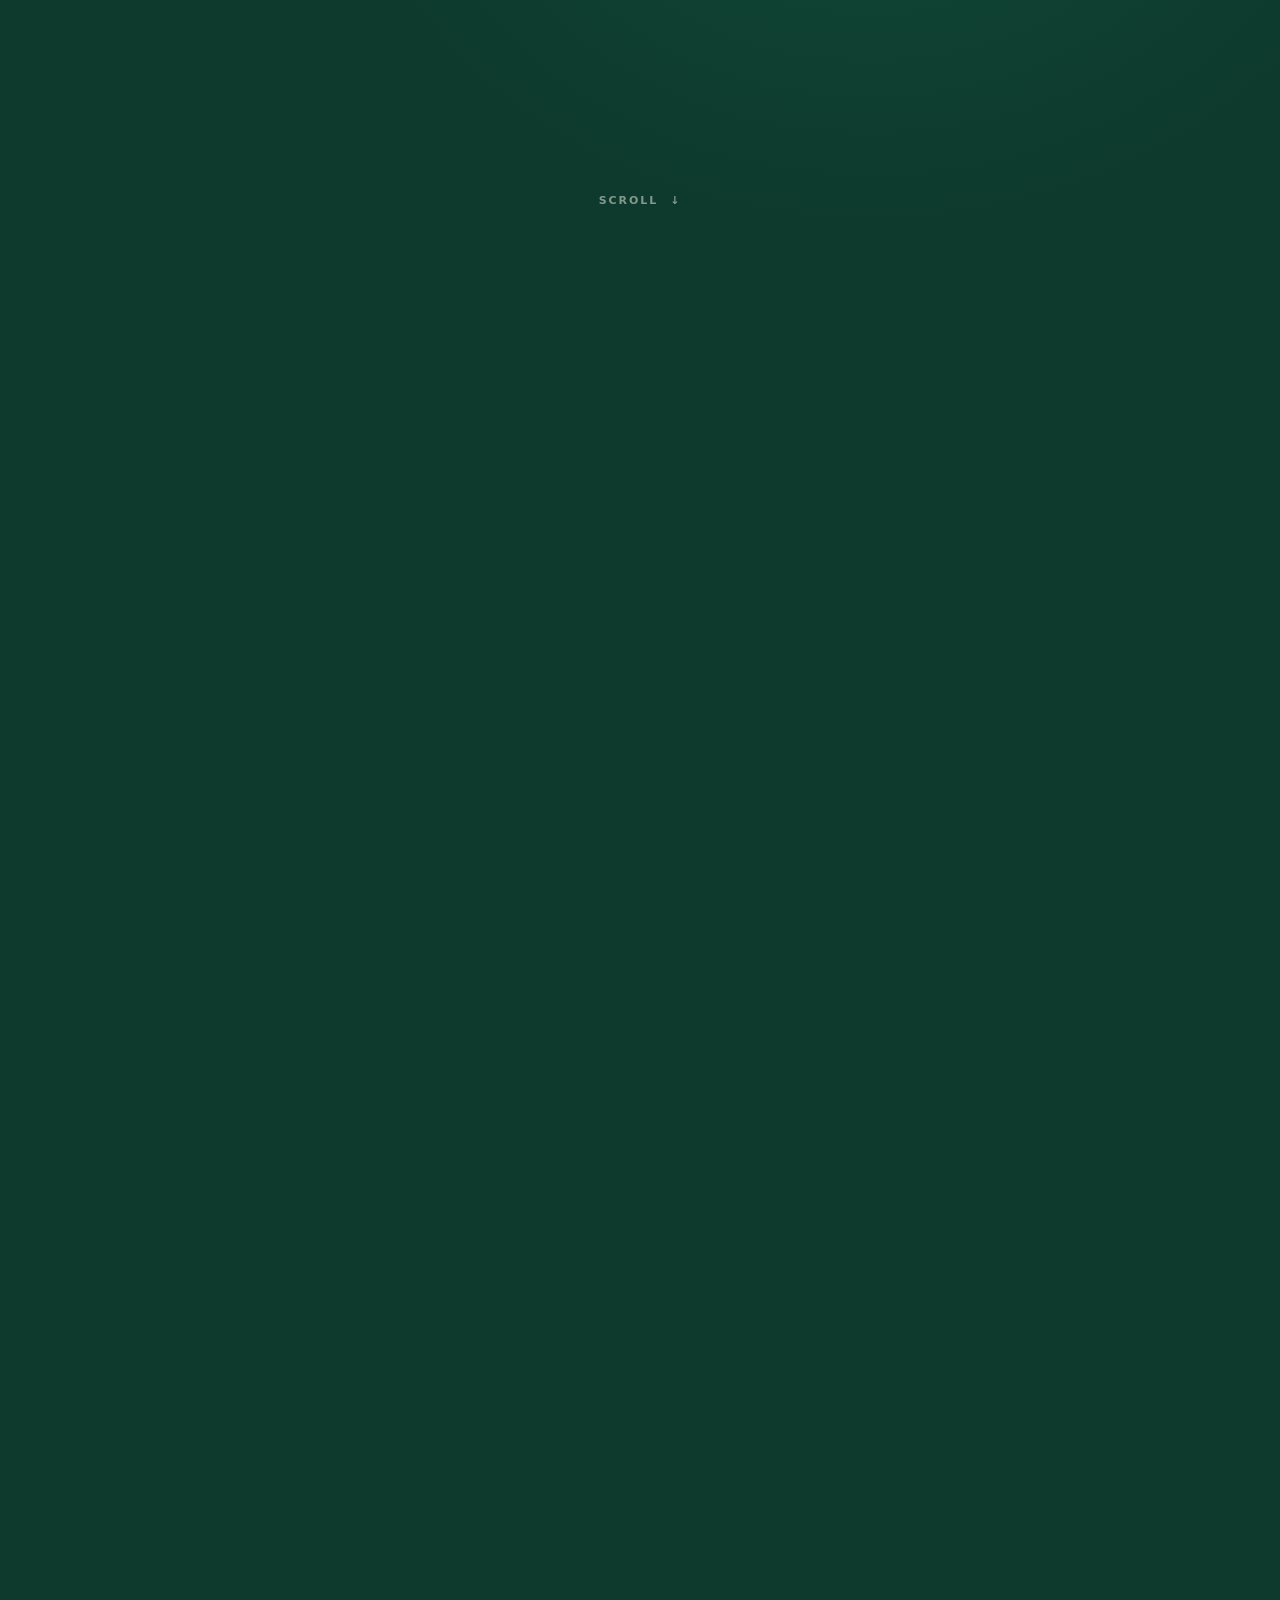
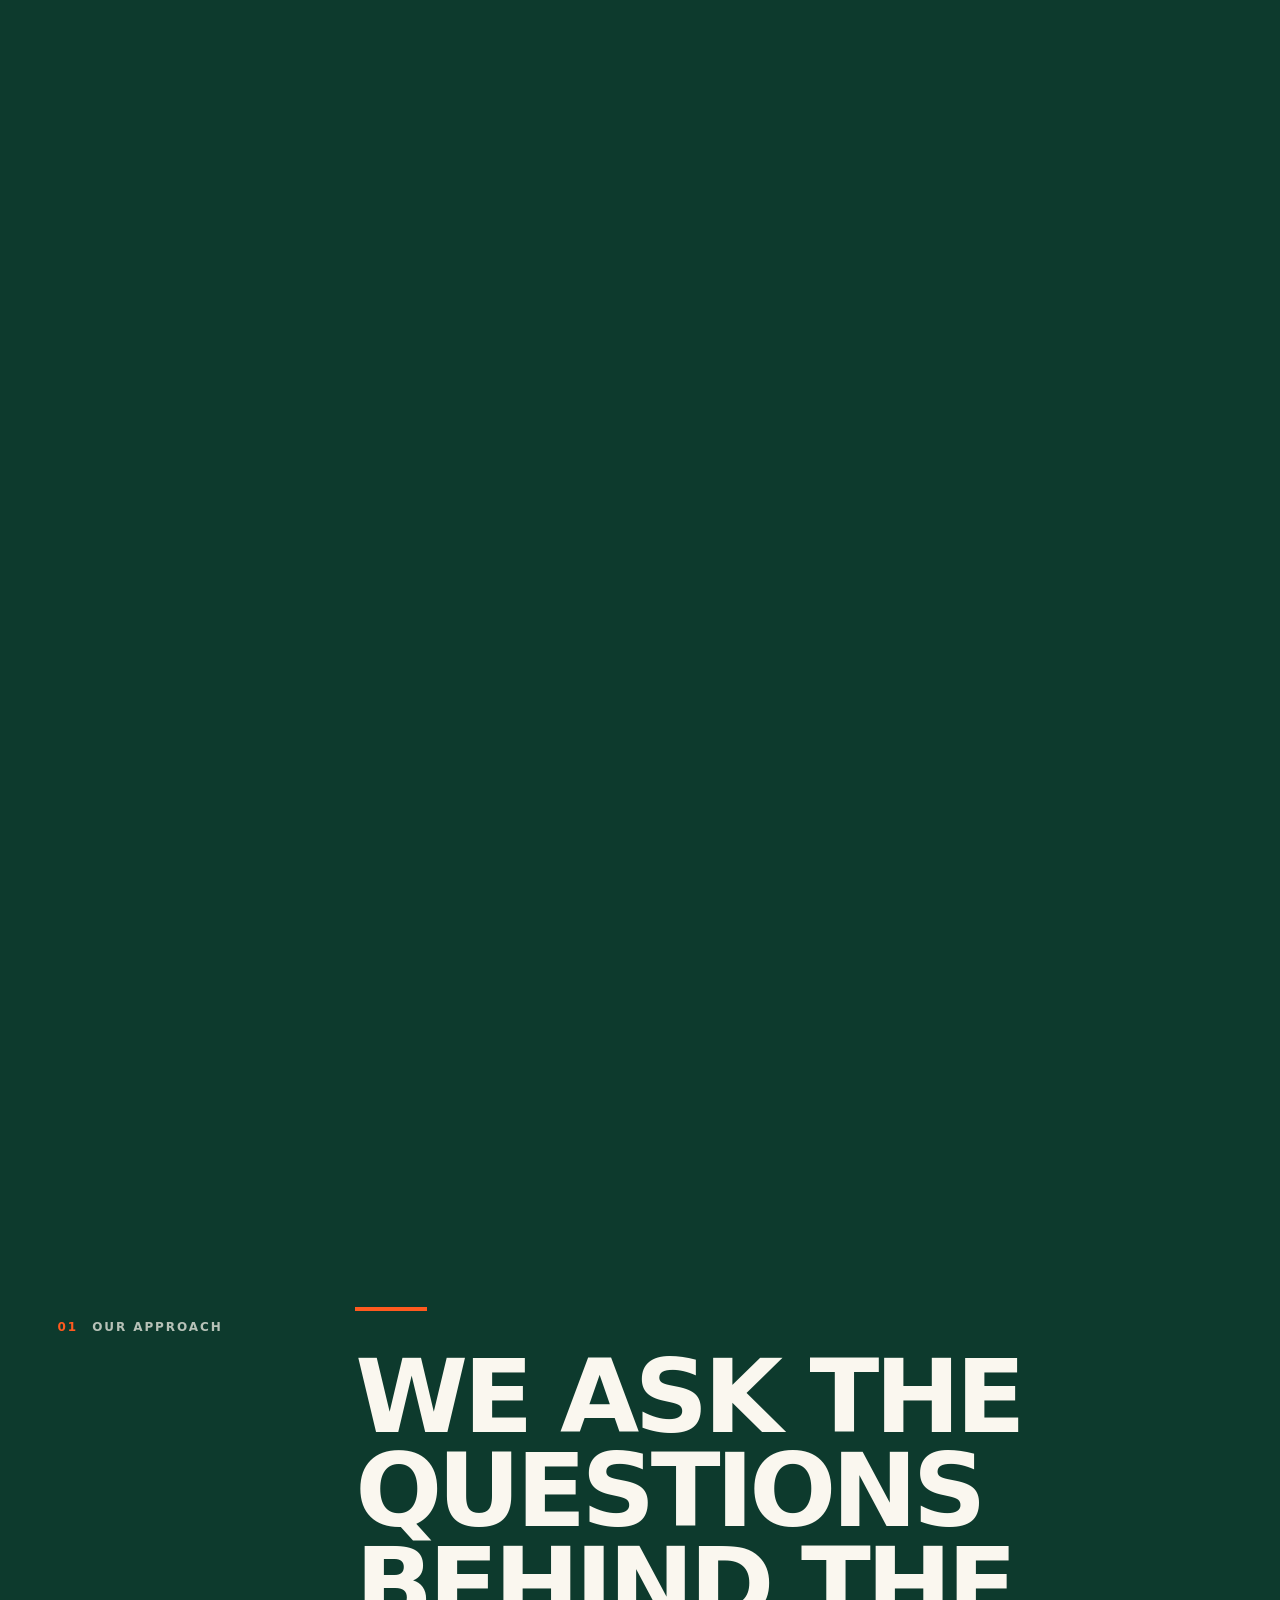
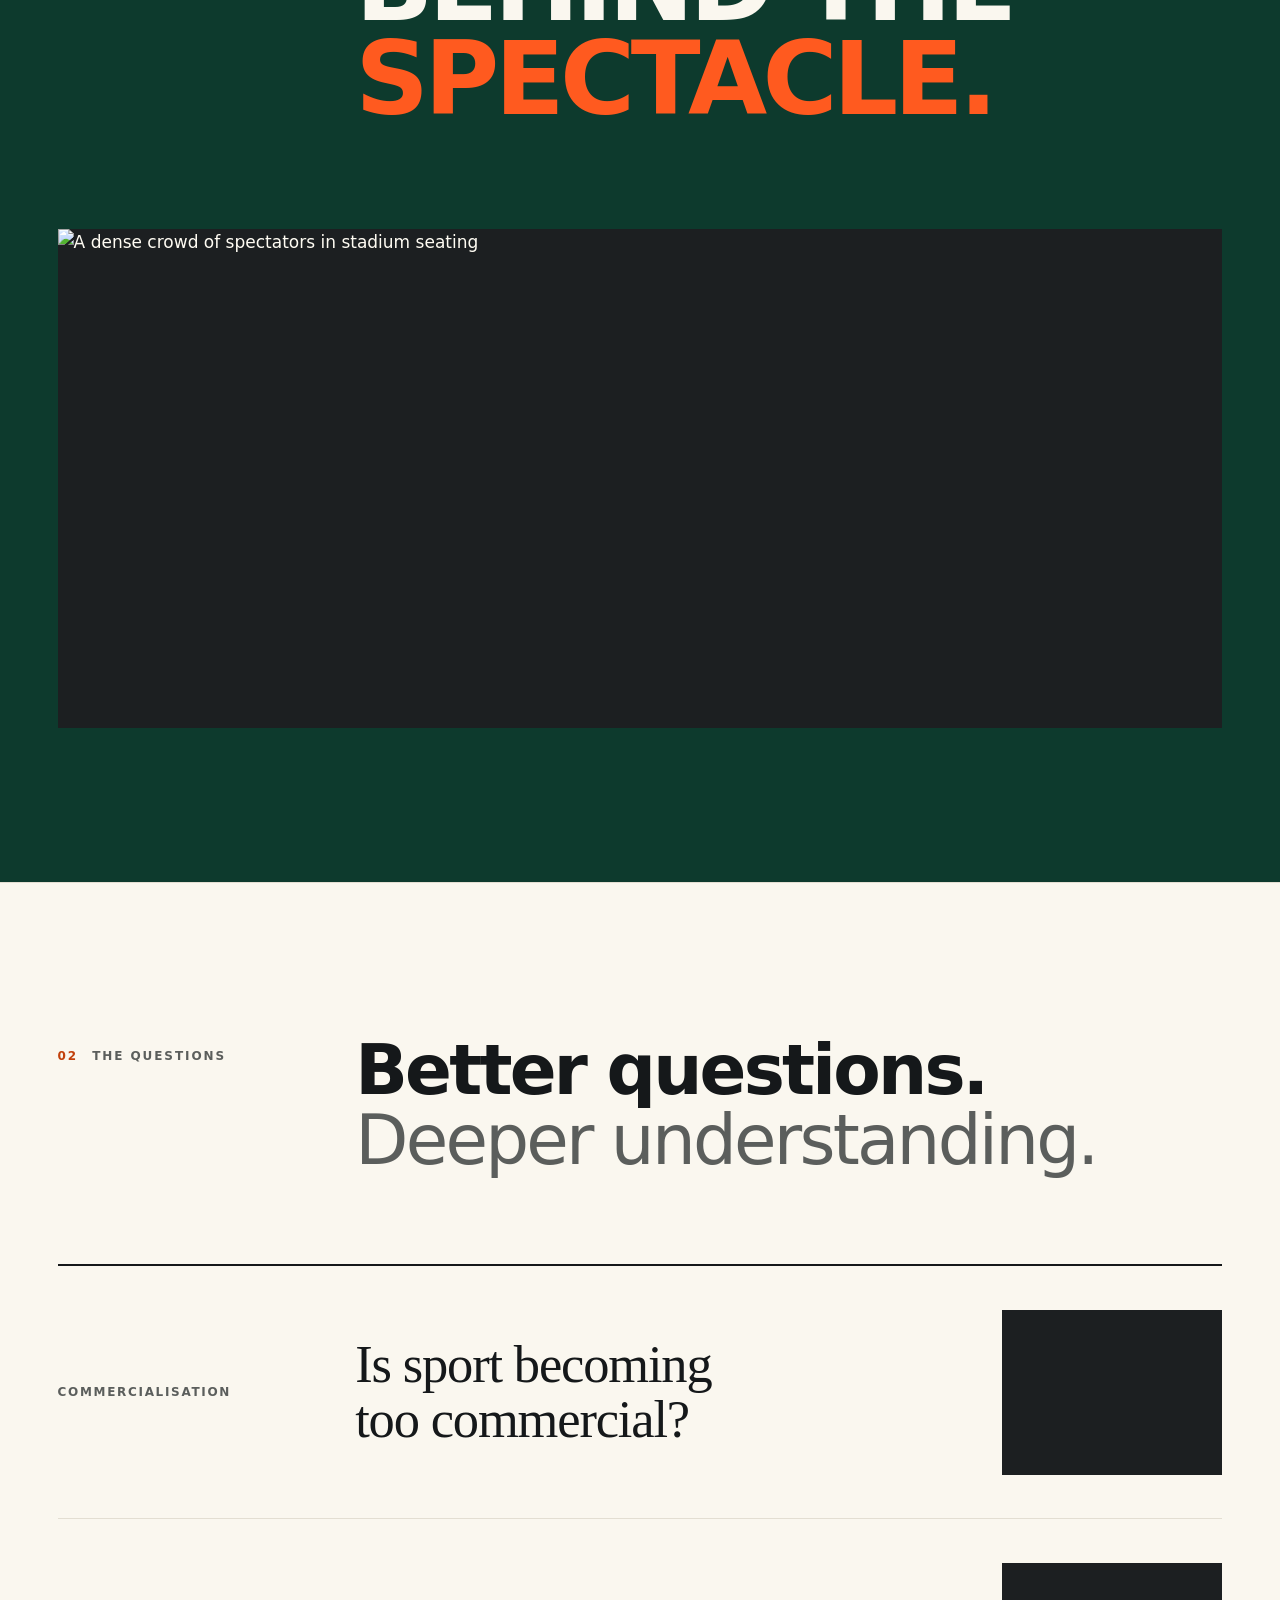
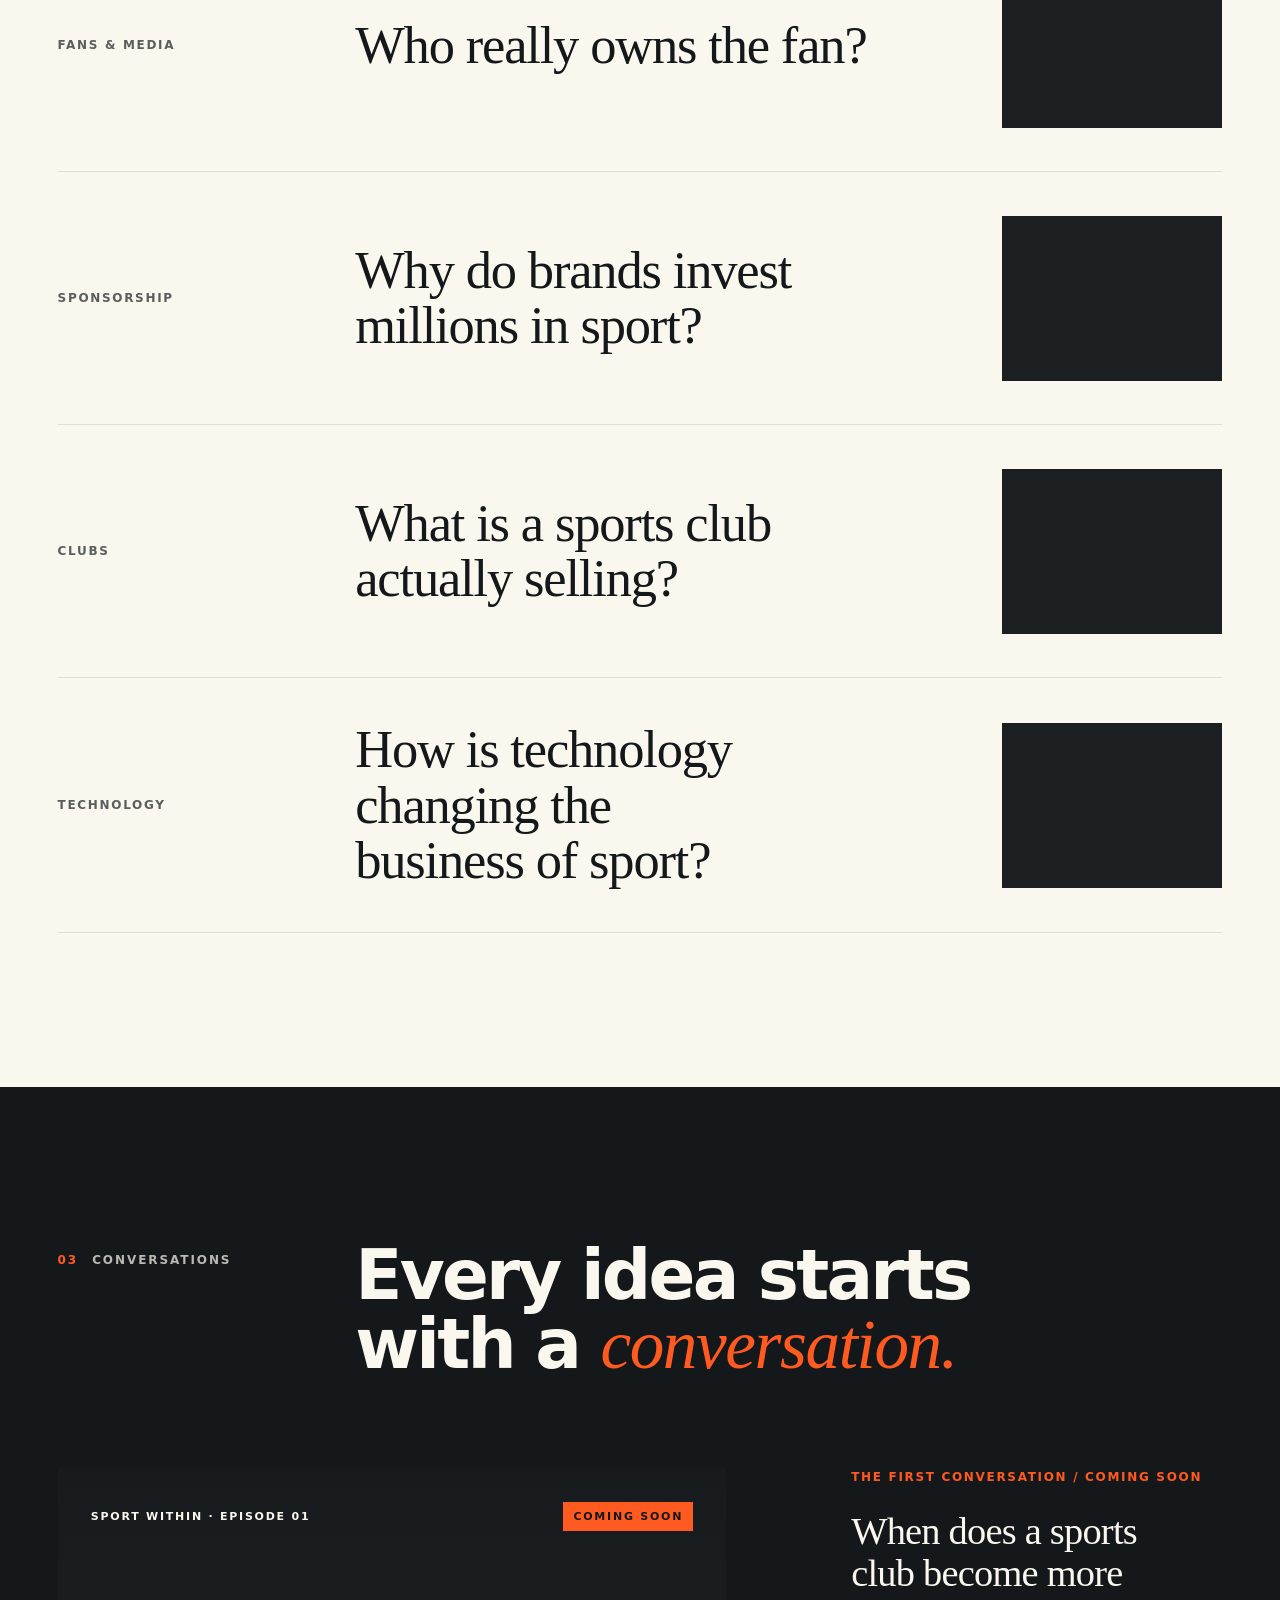
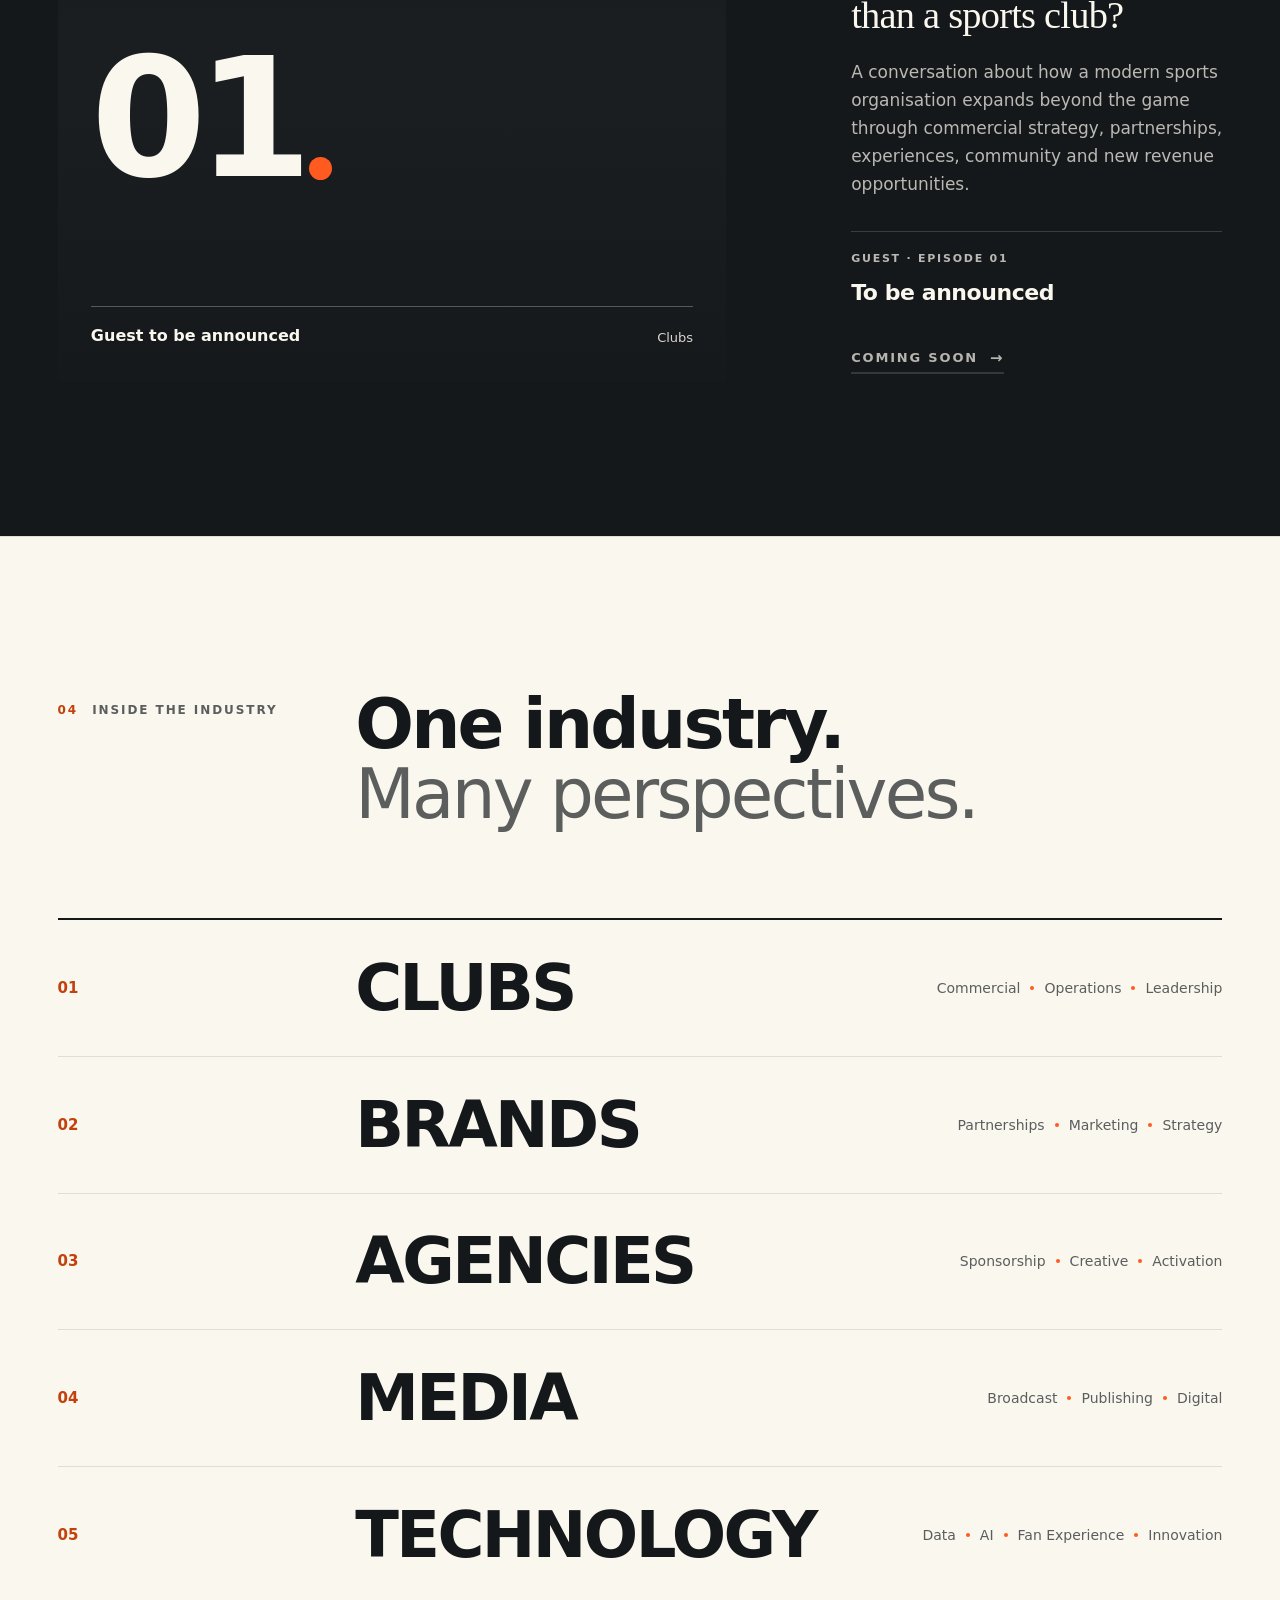
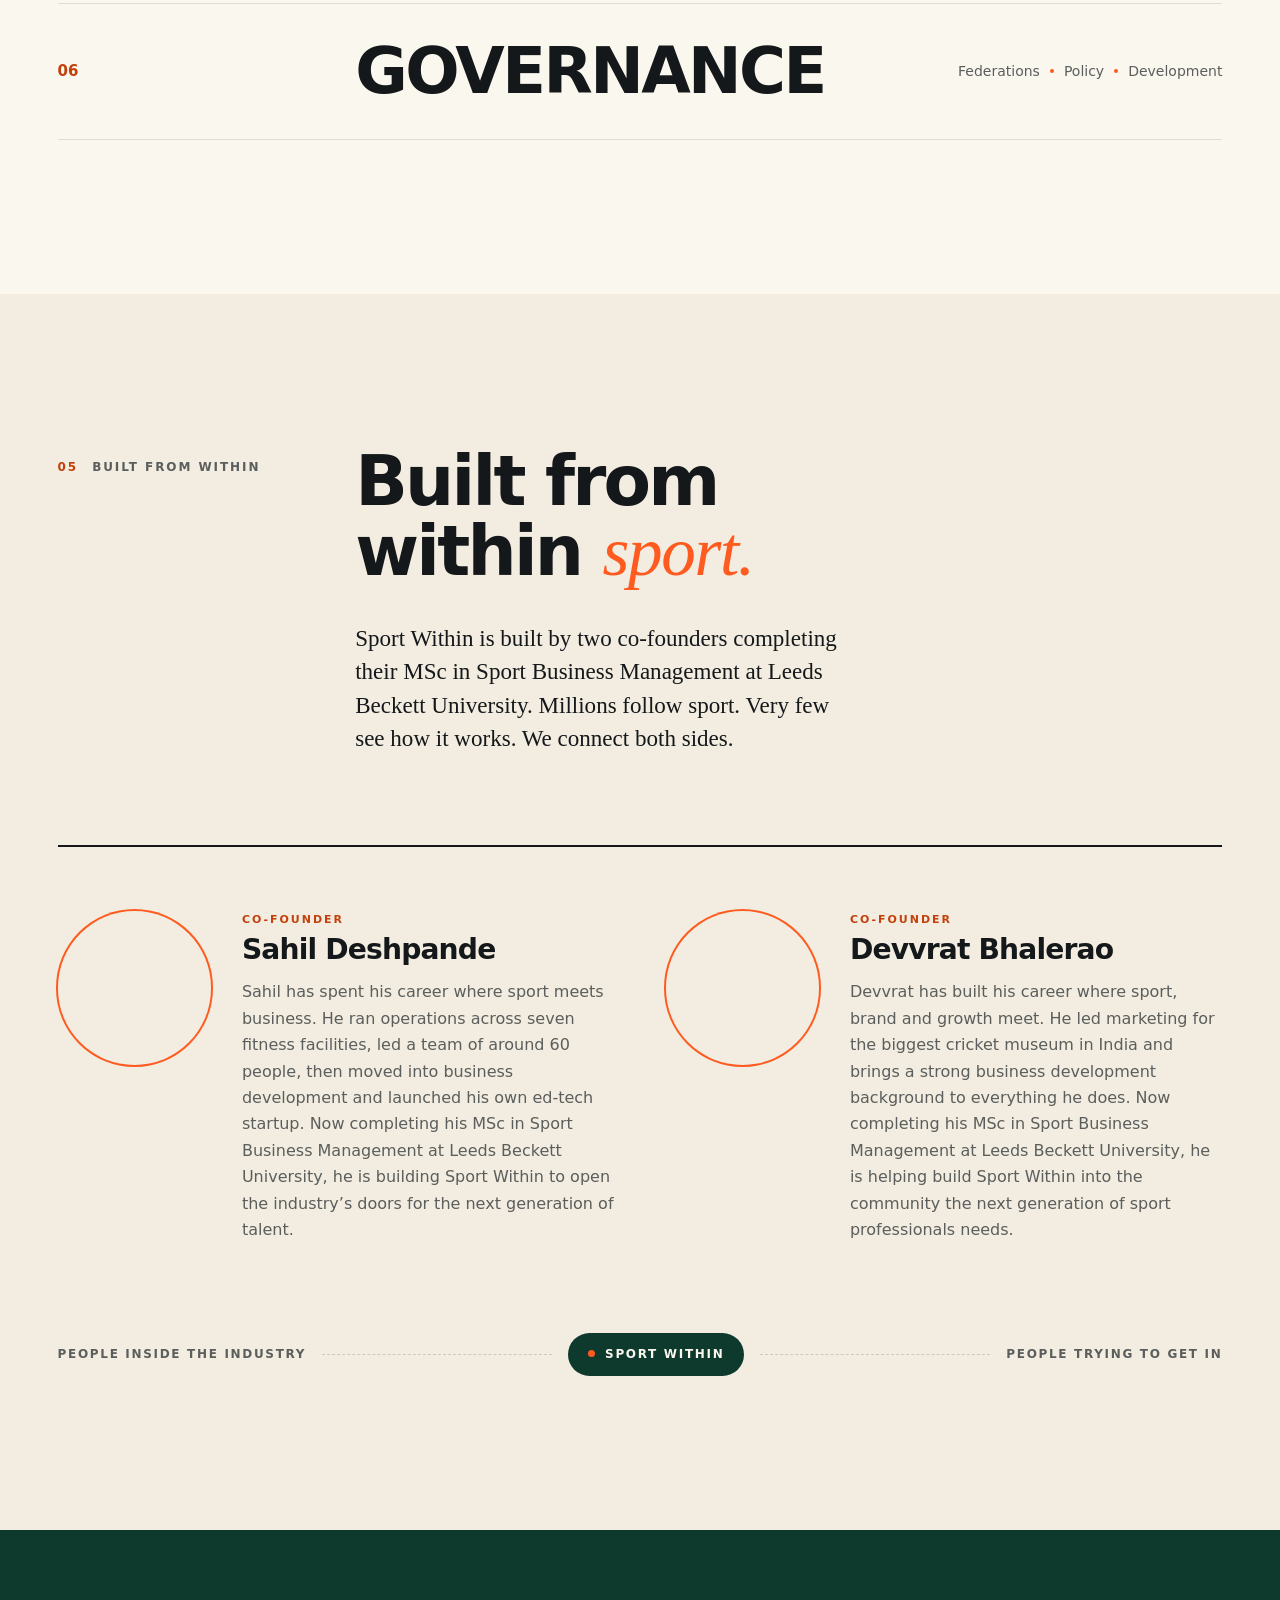
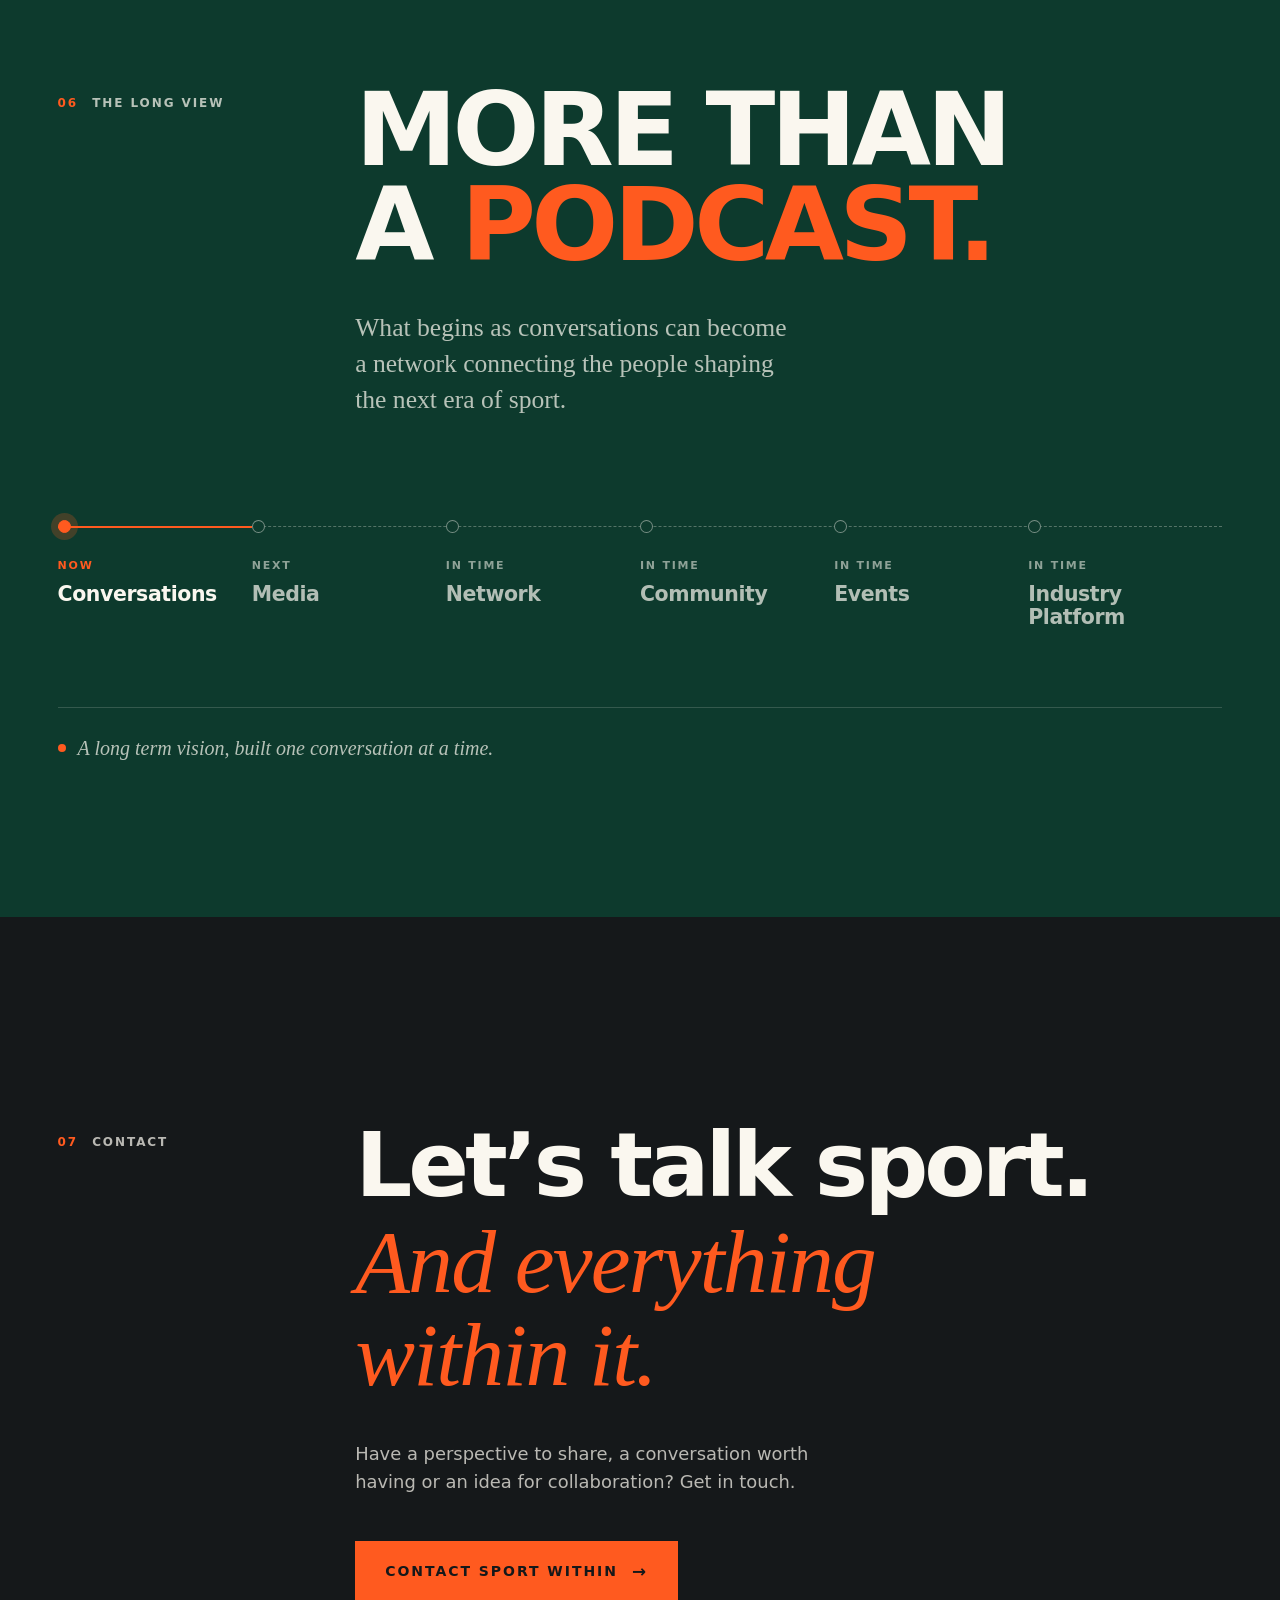
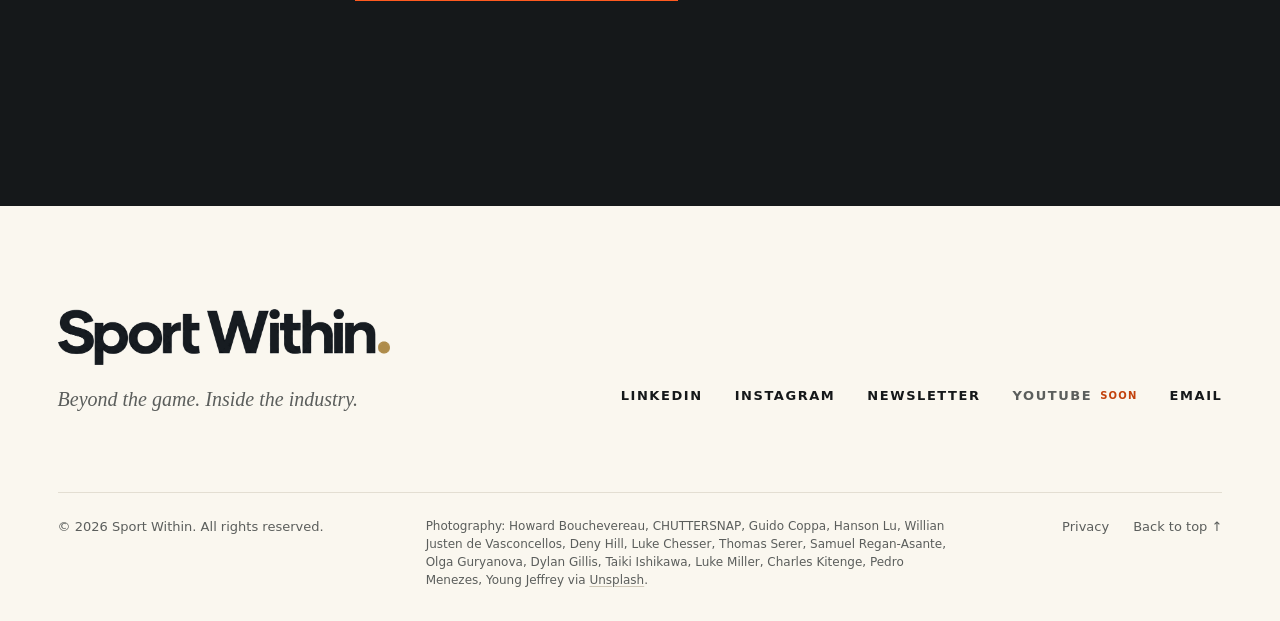
==== commit 8fe97004: "Fix headline line overlap on phones" ====
--- a/index.html
+++ b/index.html
@@ -39,7 +39,7 @@
   <link rel="preconnect" href="https://fonts.gstatic.com" crossorigin>
   <link href="https://fonts.googleapis.com/css2?family=Inter+Tight:wght@400;500;600;700;800;900&family=Newsreader:ital,opsz,wght@0,6..72,400;0,6..72,500;1,6..72,400;1,6..72,500&display=swap" rel="stylesheet">
 
-  <link rel="stylesheet" href="styles.css?v=5">
+  <link rel="stylesheet" href="styles.css?v=6">
 
   <script type="application/ld+json">
   {
--- a/styles.css
+++ b/styles.css
@@ -234,11 +234,13 @@
 .hero__tagline {
   display: block; margin-top: clamp(28px, 3.6vw, 52px);
   font-family: var(--sans); font-weight: 800;
-  font-size: clamp(42px, 6.2vw, 100px); line-height: .98; letter-spacing: -0.045em;
+  font-size: clamp(42px, 6.2vw, 100px); line-height: 1; letter-spacing: -0.045em;
   max-width: 12ch; text-wrap: balance;
 }
 .hero__tagline em {
   display: block;
+  margin-top: .08em;                 /* clears the descenders of the line above (g, y) */
+  line-height: 1.08;
   font-family: var(--serif); font-style: italic; font-weight: 400; letter-spacing: -0.02em; font-size: 1.04em;
   color: var(--pitch-2);
 }
@@ -587,7 +589,7 @@
 .contact > .bg-photo::after { content: ""; position: absolute; inset: 0; background: linear-gradient(90deg, rgba(21,24,26,.92) 0%, rgba(21,24,26,.7) 60%, rgba(21,24,26,.45) 100%); }
 .contact__content { grid-column: 4 / span 9; }
 .contact__title { font-weight: 800; font-size: clamp(46px, 7vw, 112px); line-height: .96; letter-spacing: -0.045em; max-width: 12ch; }
-.contact__title em { display: block; font-family: var(--serif); font-style: italic; font-weight: 400; letter-spacing: -0.02em; color: var(--signal); }
+.contact__title em { display: block; margin-top: .08em; line-height: 1.04; font-family: var(--serif); font-style: italic; font-weight: 400; letter-spacing: -0.02em; color: var(--signal); }
 .contact__copy { margin-top: clamp(28px, 3vw, 44px); max-width: 40ch; font-size: clamp(17px, 1.4vw, 20px); line-height: 1.55; color: var(--on-dark-2); }
 .contact .btn { margin-top: clamp(32px, 3.6vw, 48px); }
 
@@ -742,6 +744,10 @@
 }
 
 @media (max-width: 480px) {
+  .hero__tagline { letter-spacing: -0.035em; line-height: 1.04; }
+  .hero__tagline em { margin-top: .12em; }
+  .contact__title { line-height: 1.02; letter-spacing: -0.035em; }
+  .orbit__title, .section-title { line-height: 1.06; }
   .hero__ctas .btn { width: 100%; justify-content: space-between; }
   .contact .btn { width: 100%; justify-content: space-between; }
   .contact-dialog { width: 100vw; max-width: 100vw; max-height: 100dvh; height: 100dvh; margin: 0; }
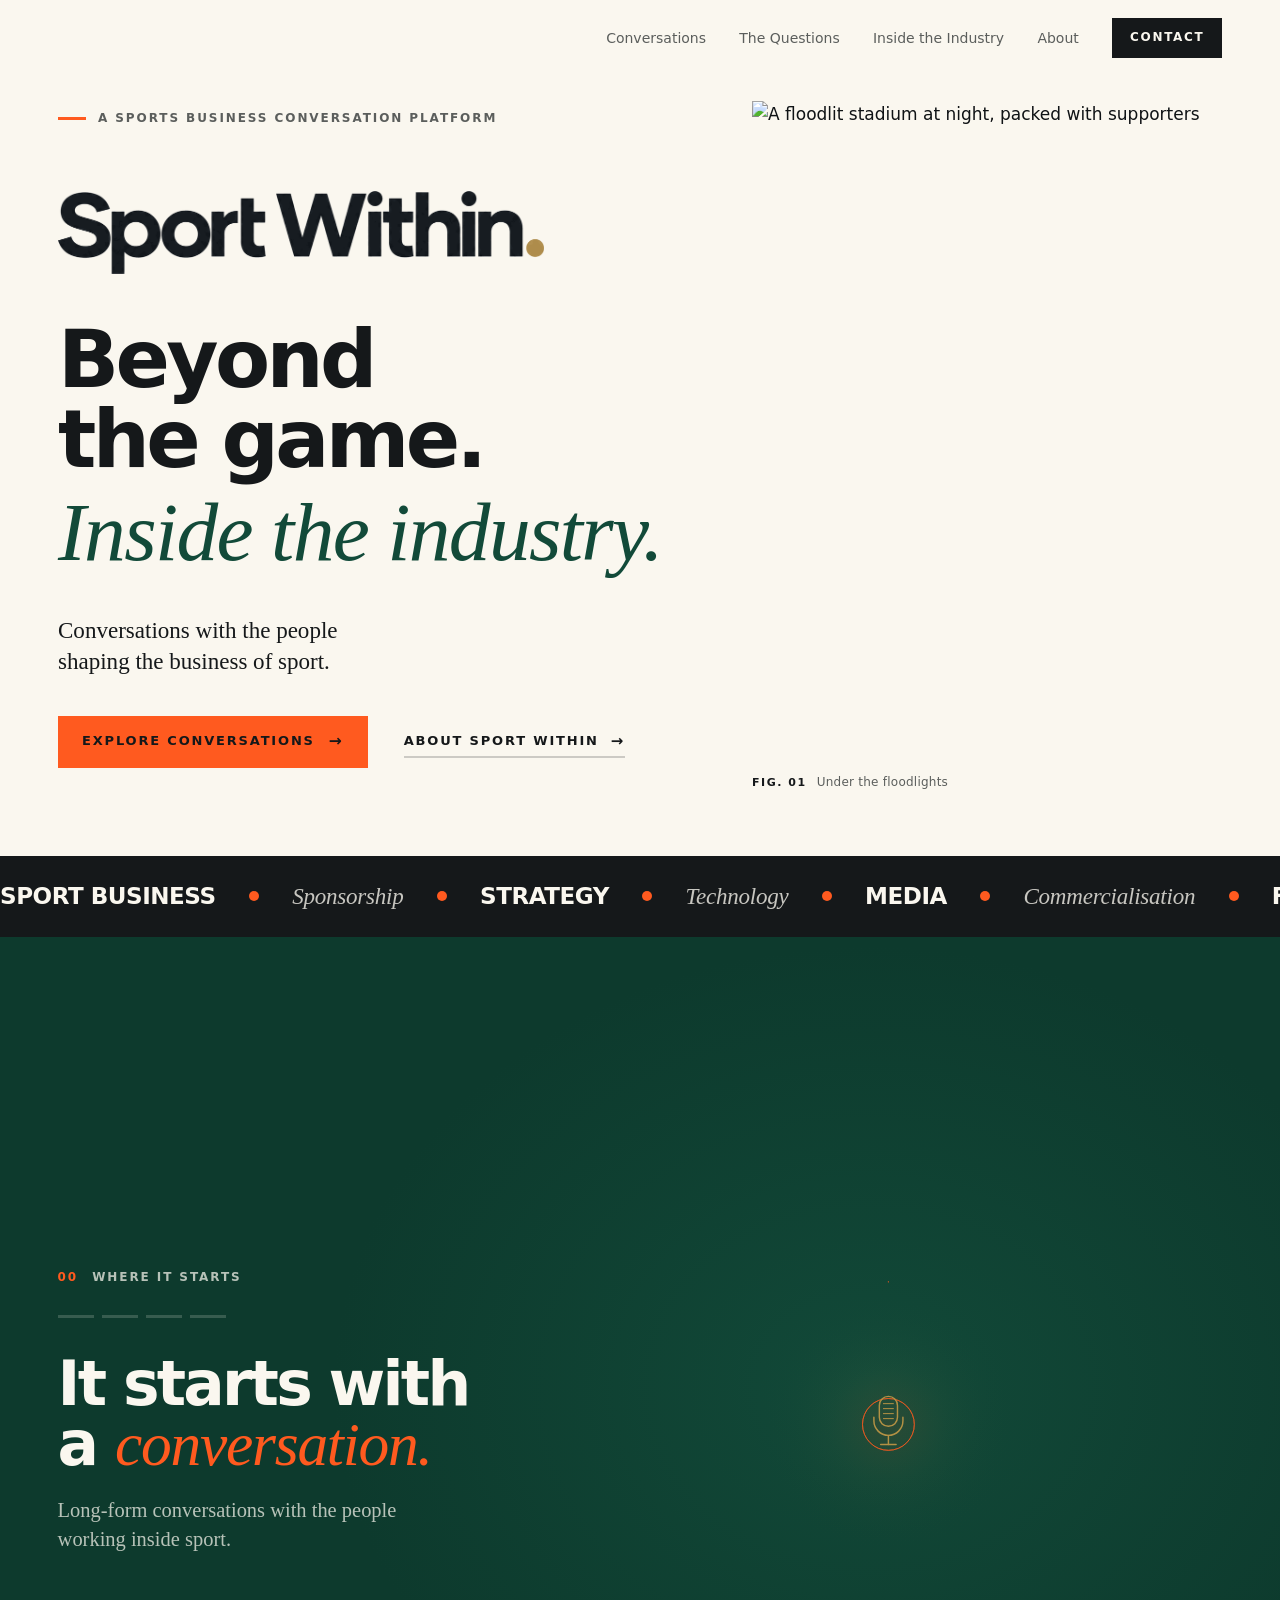
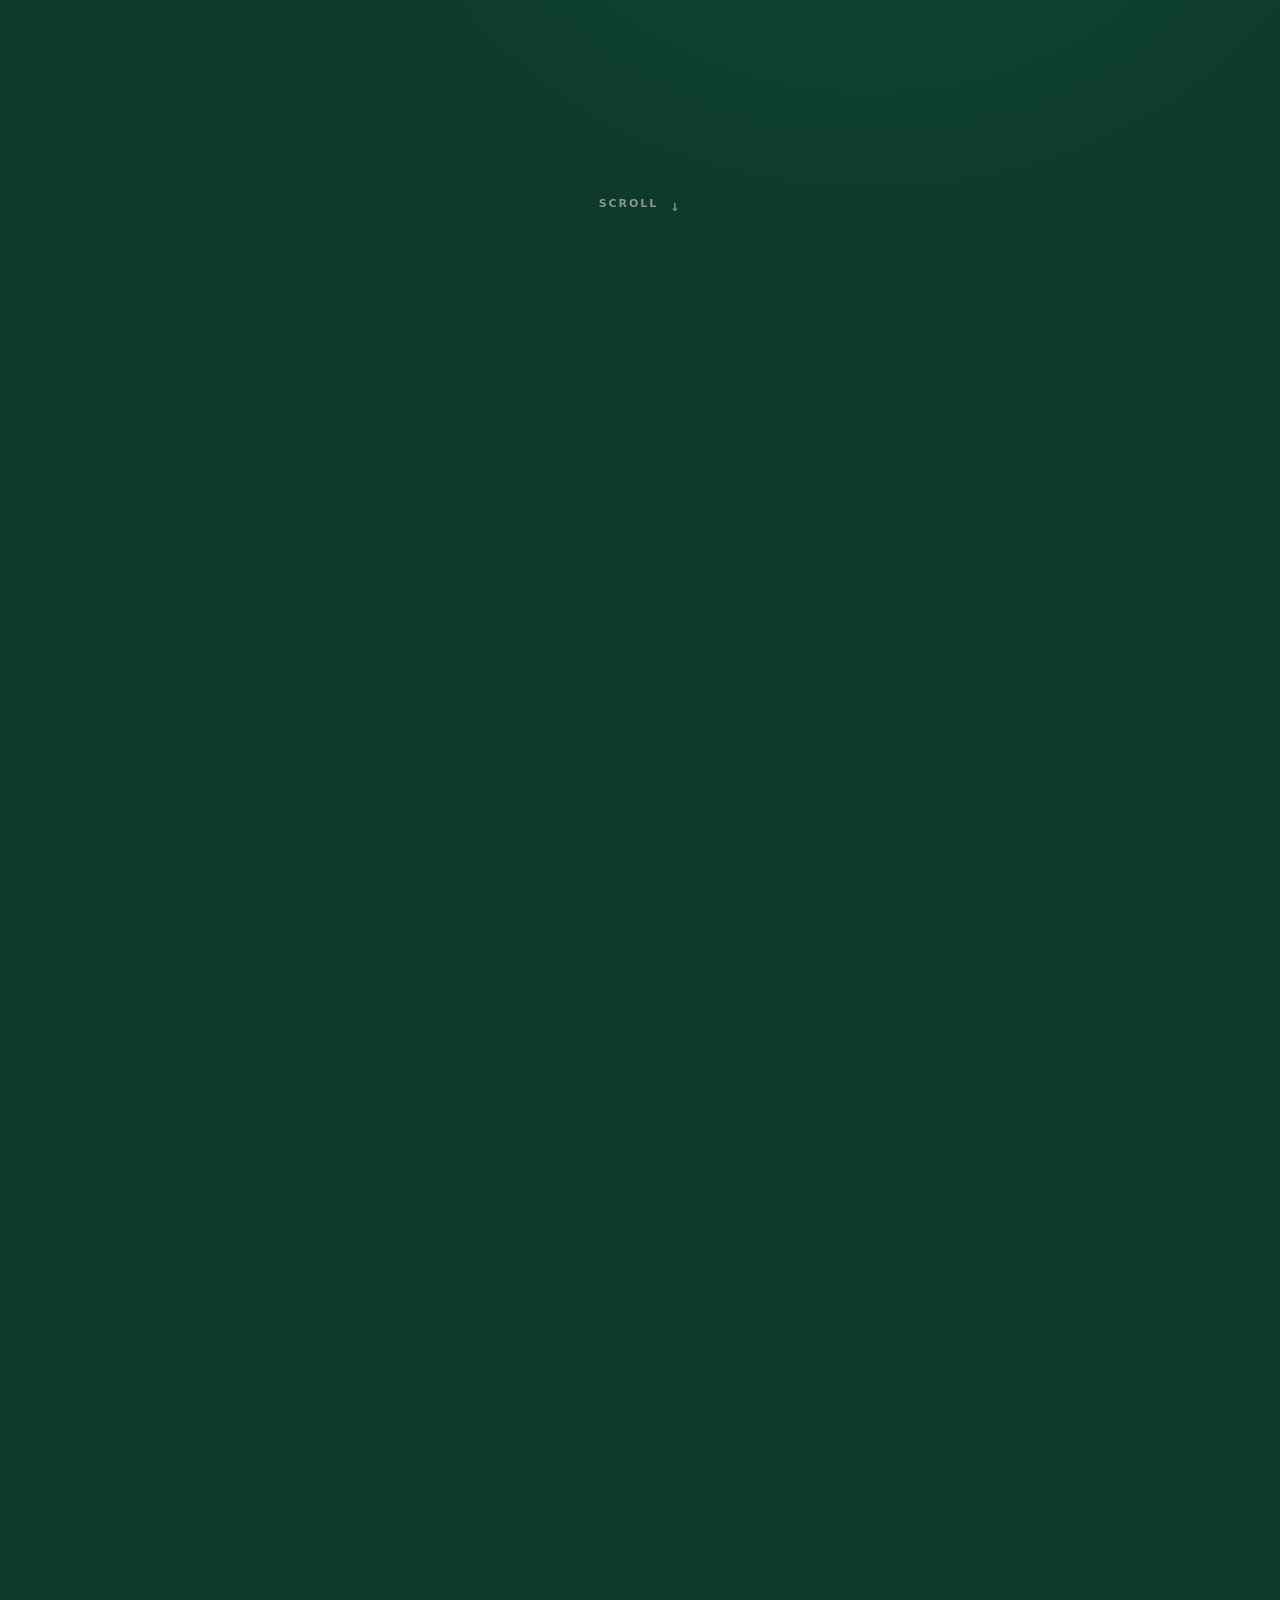
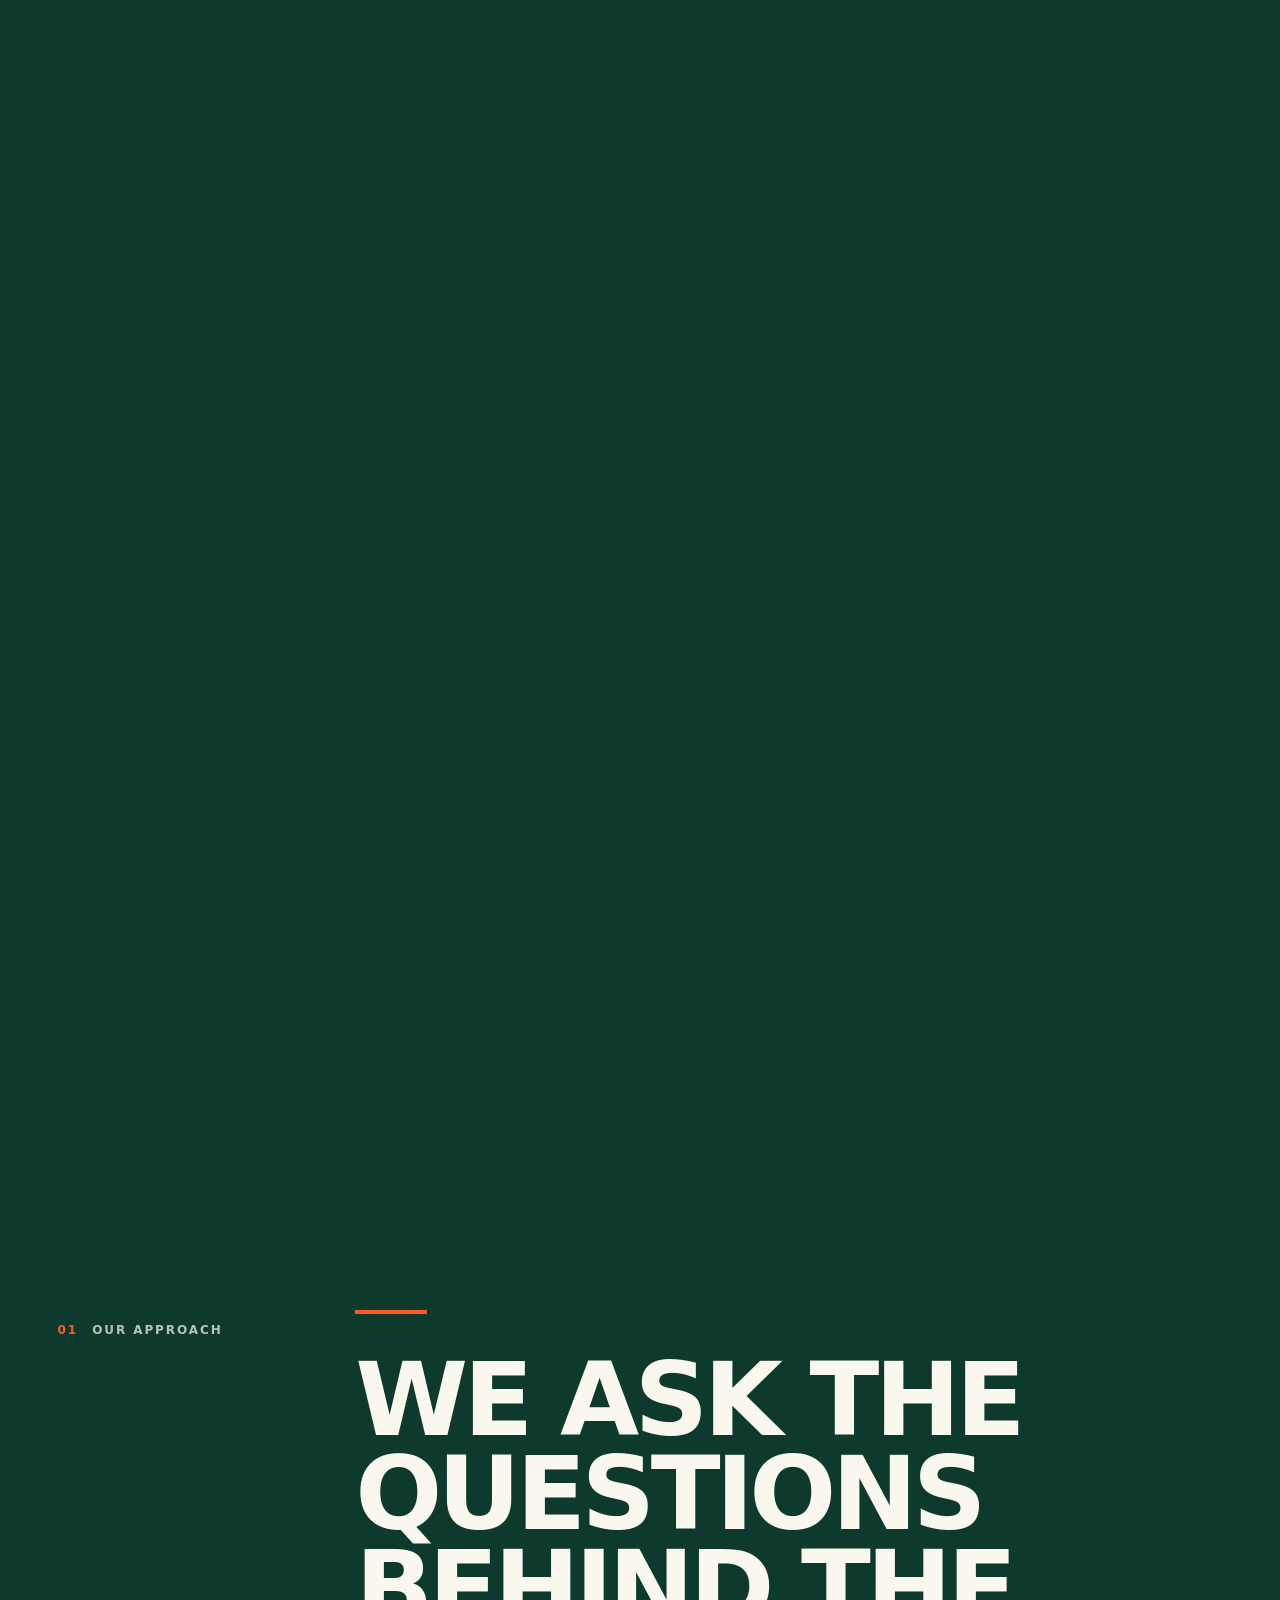
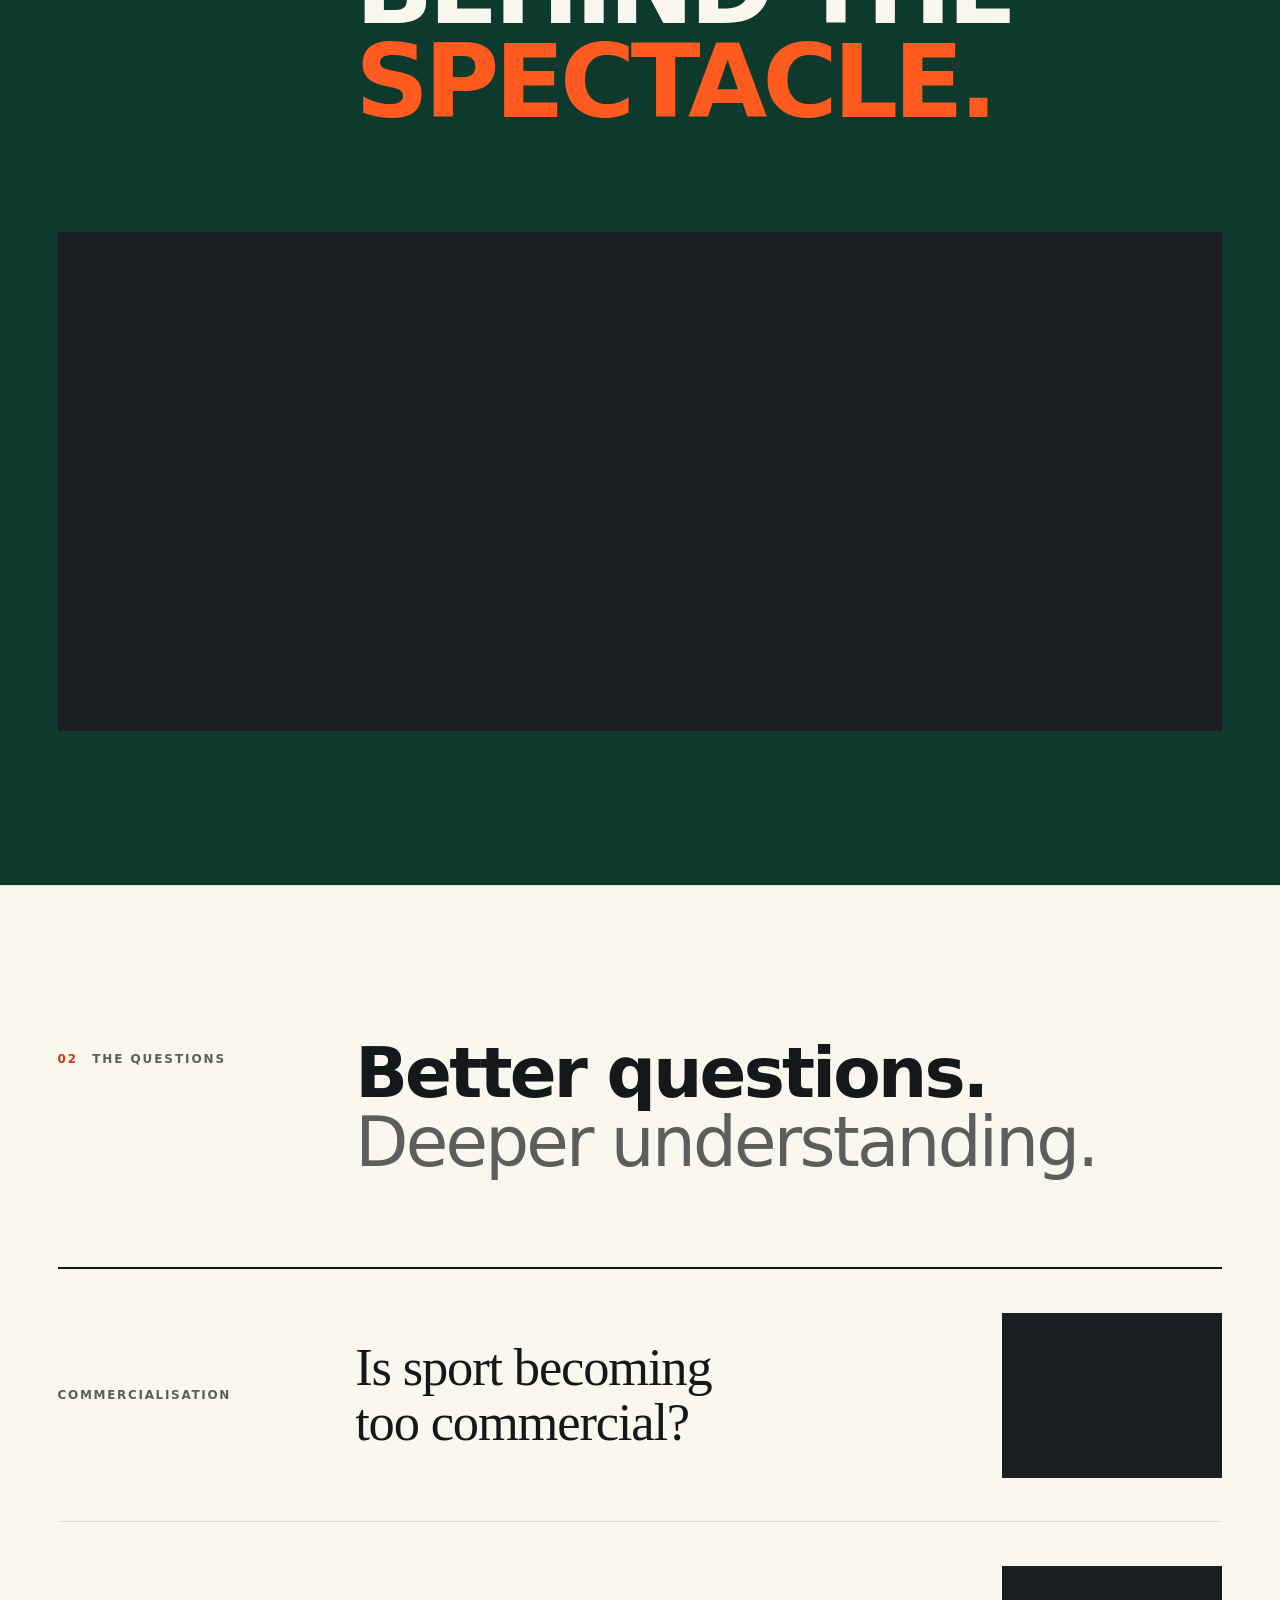
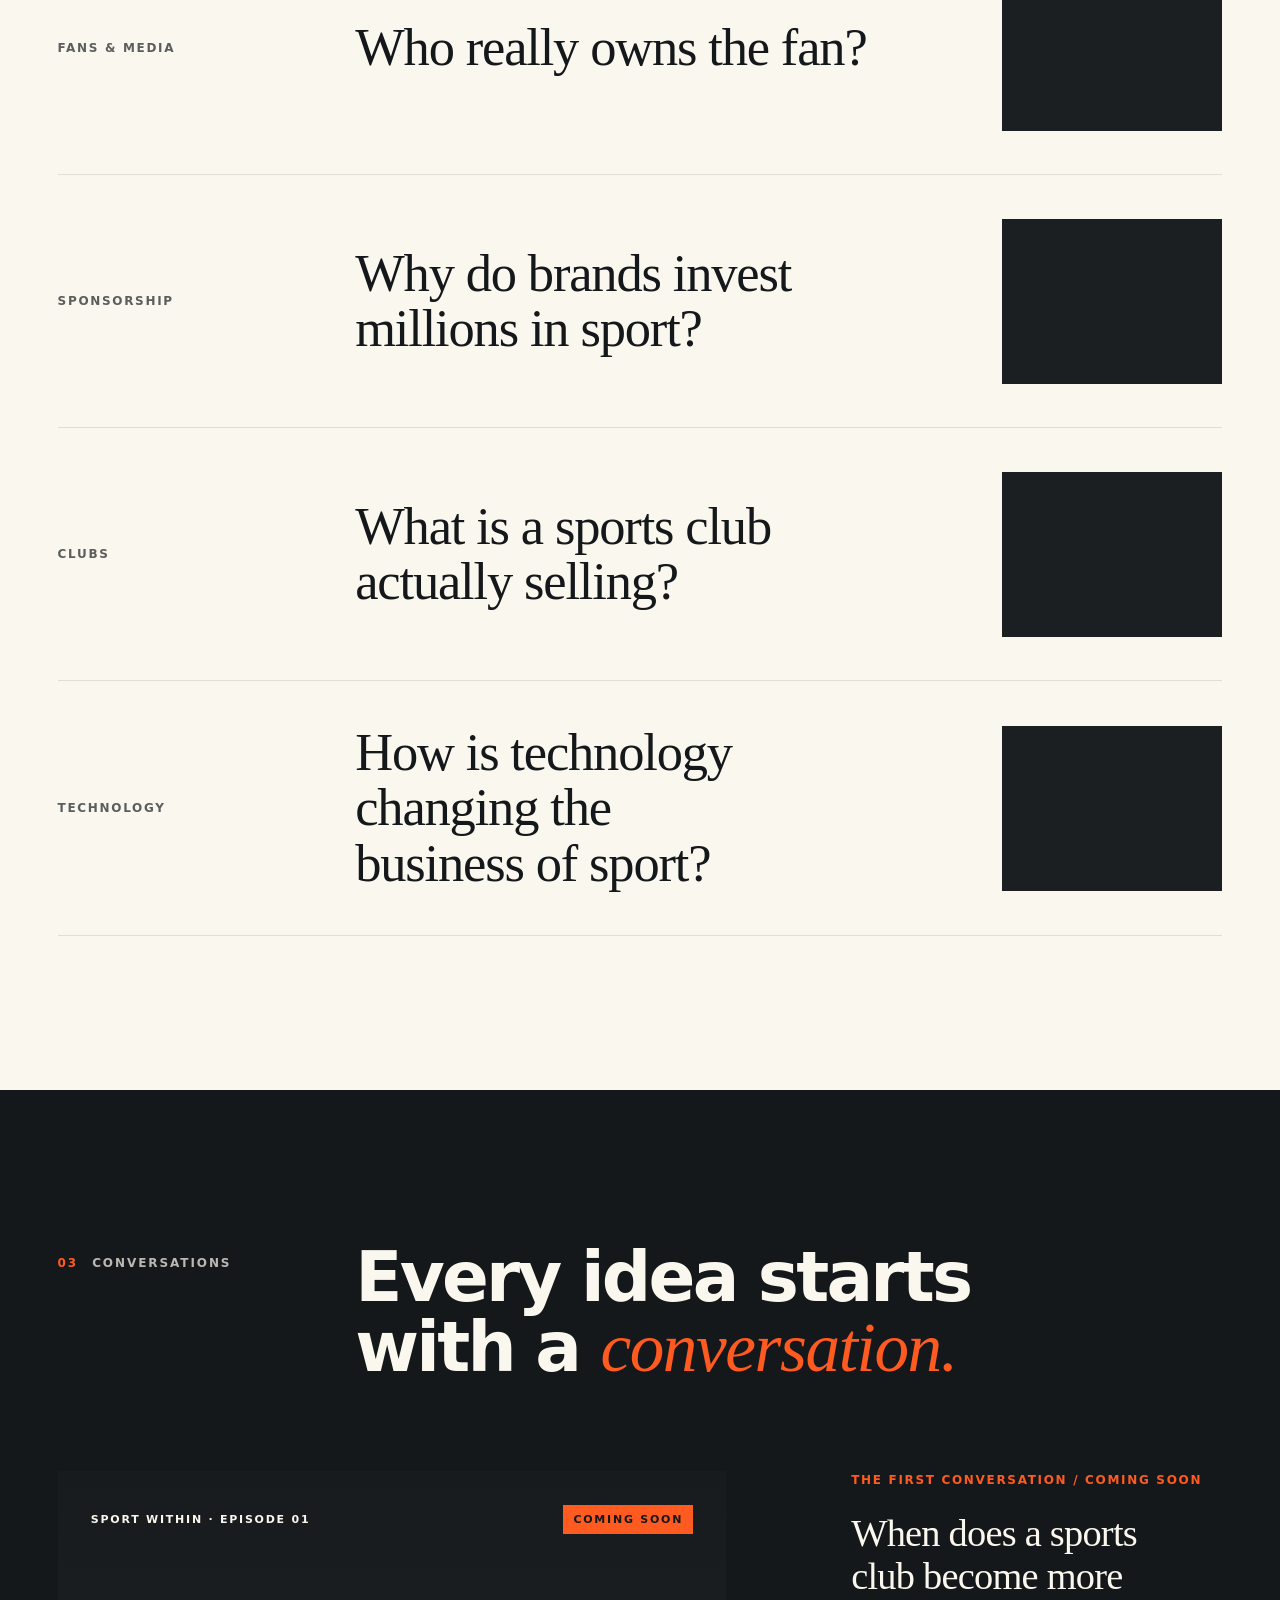
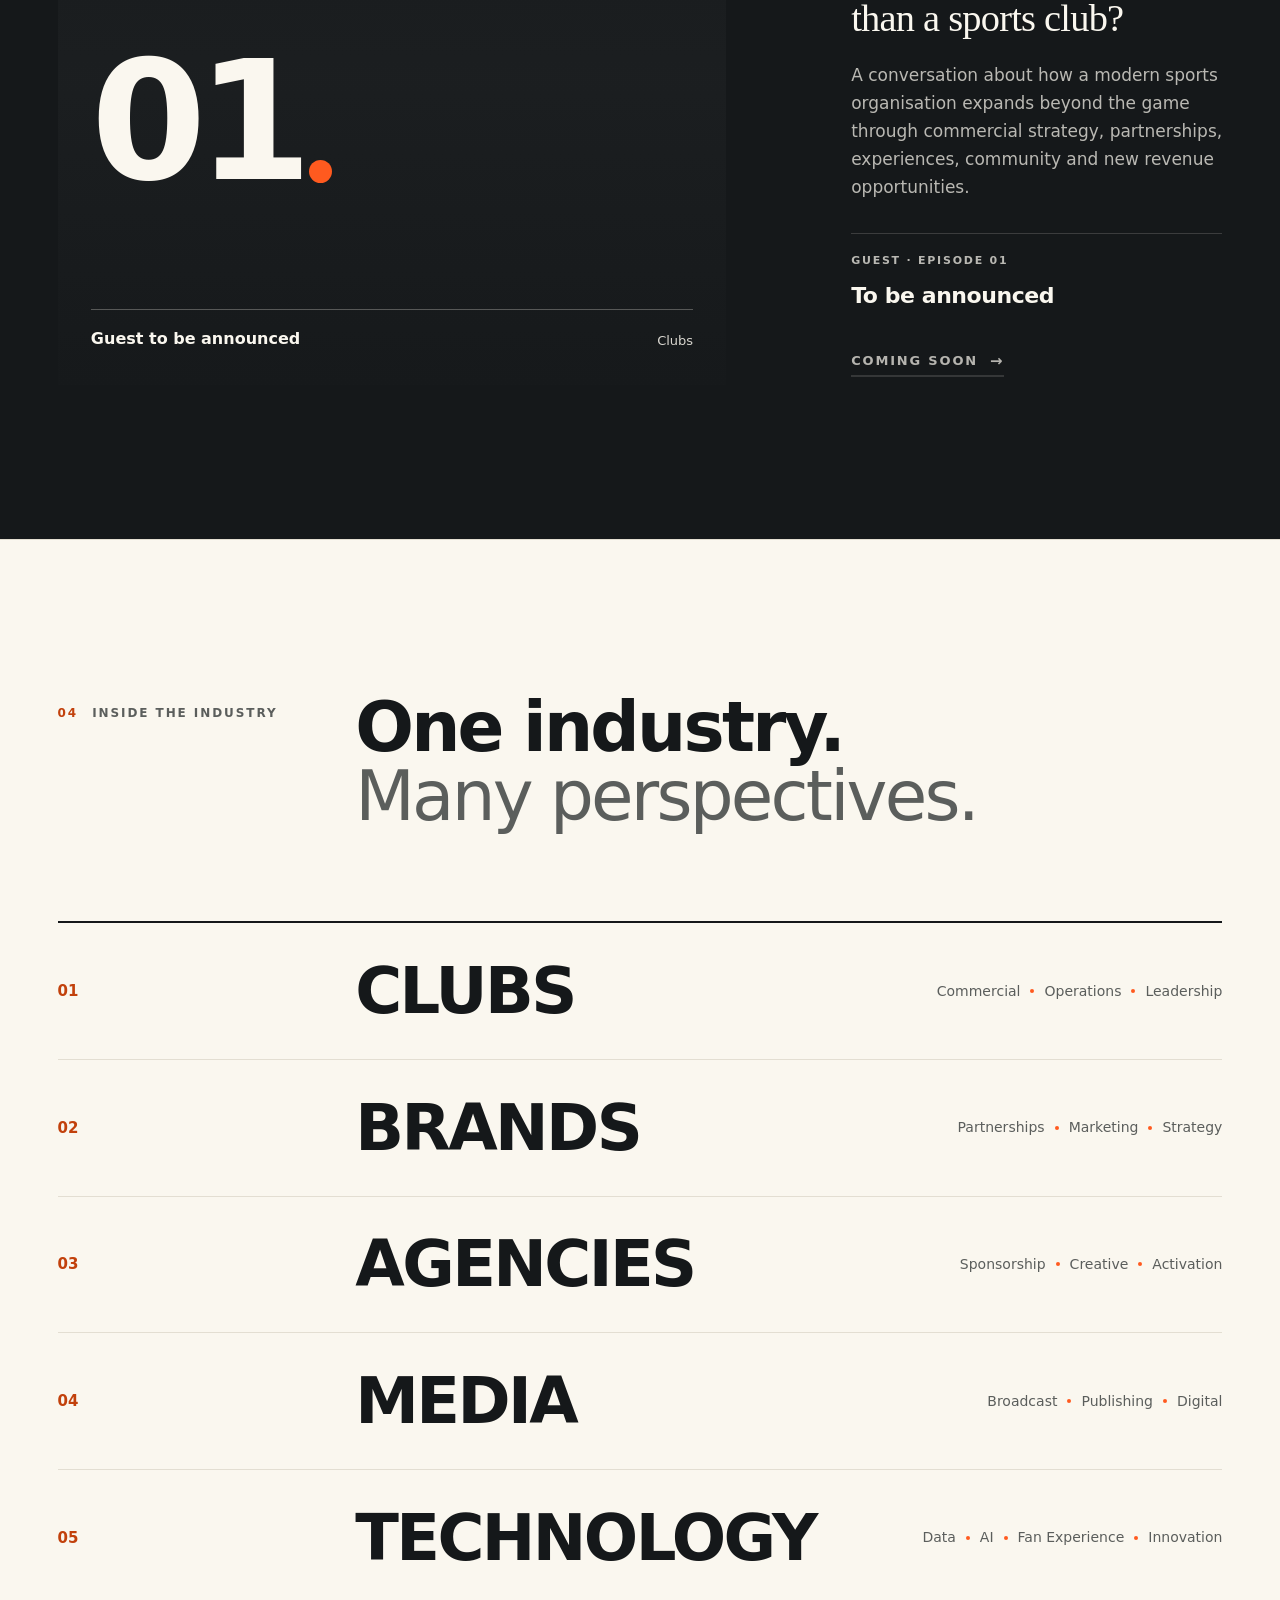
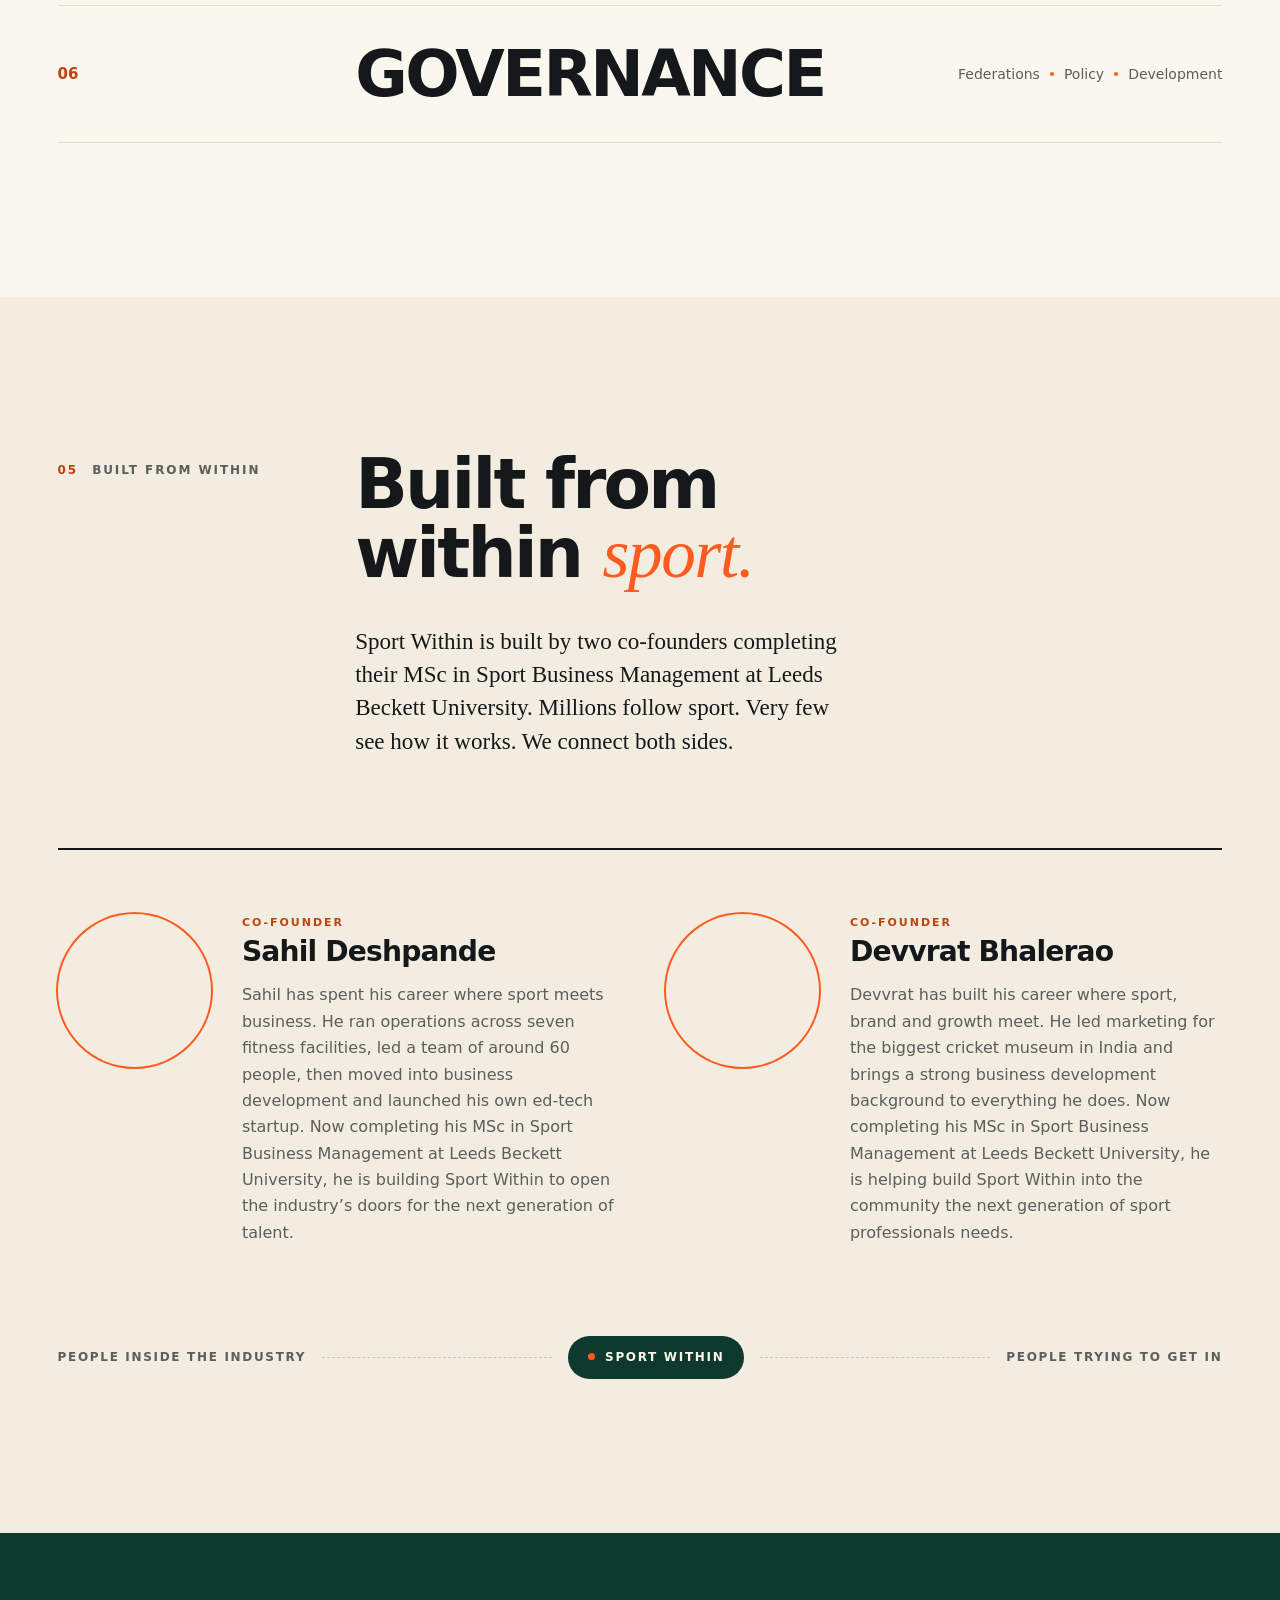
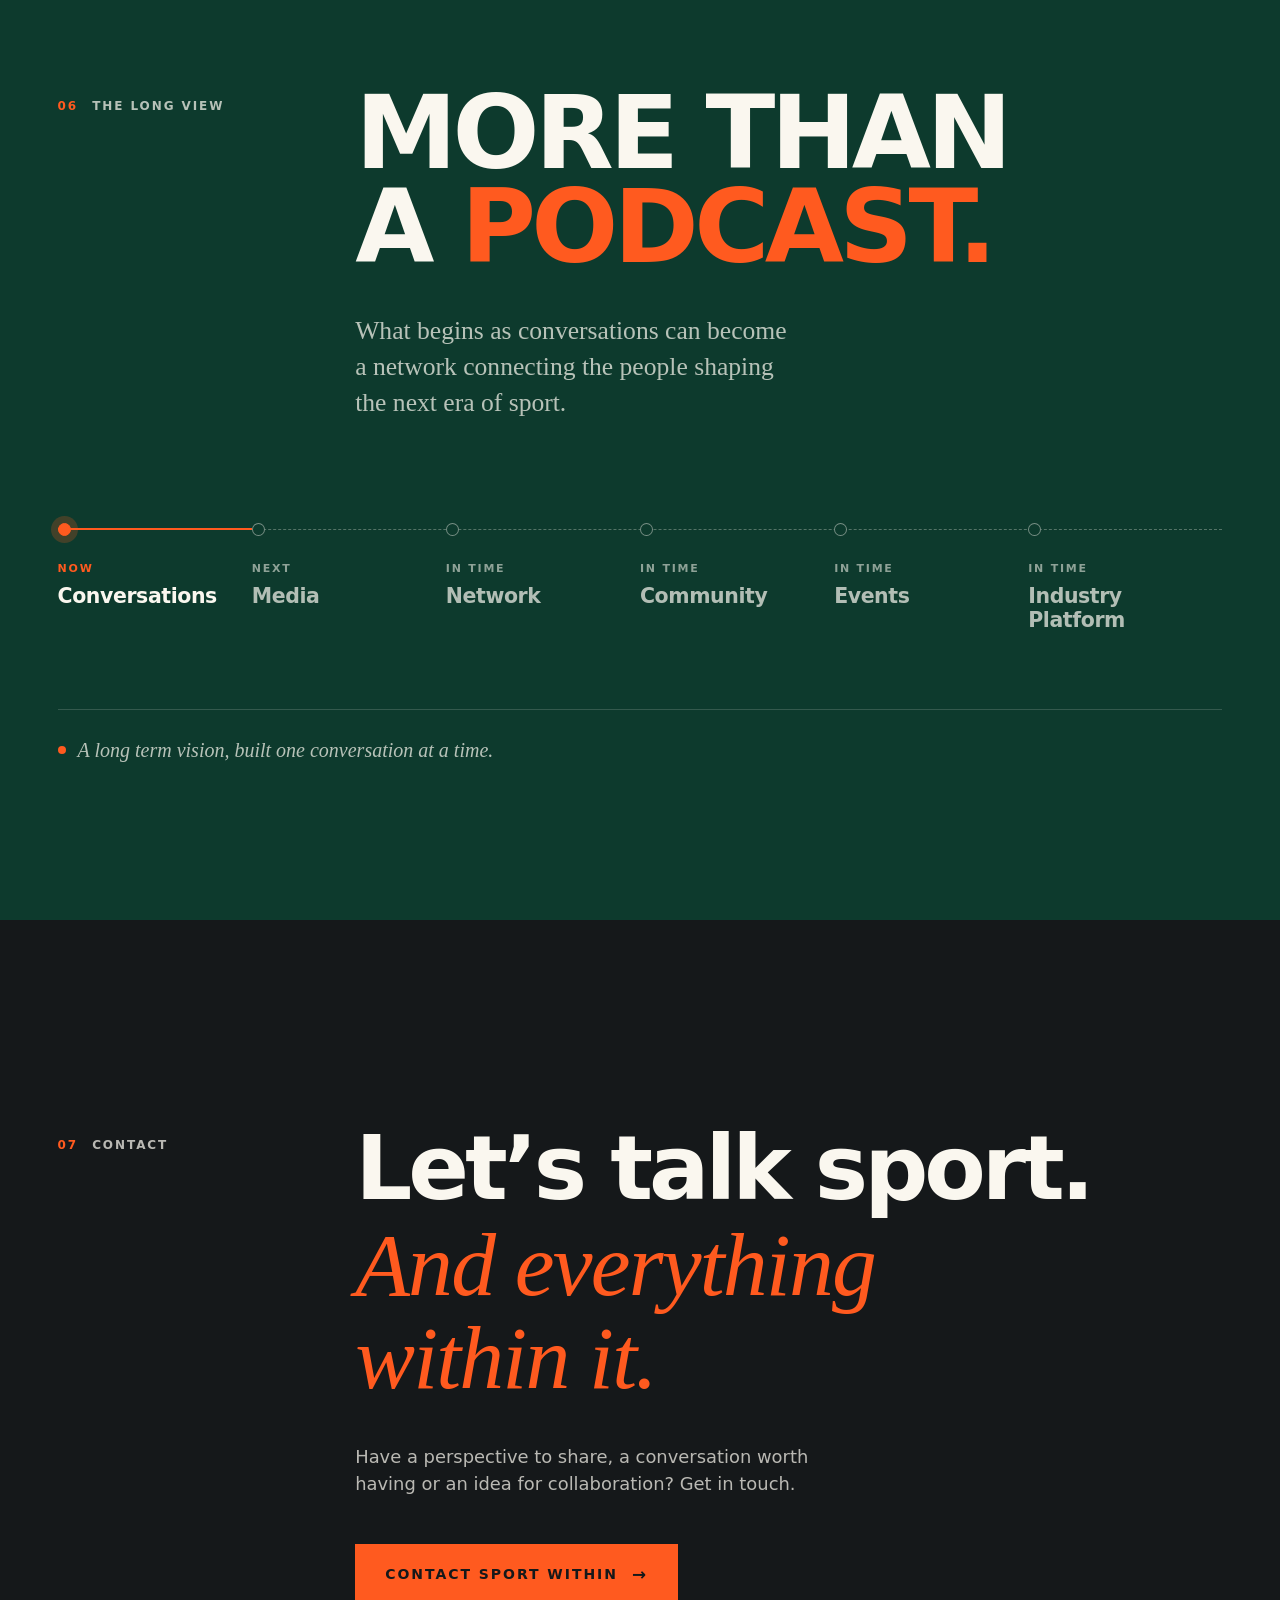
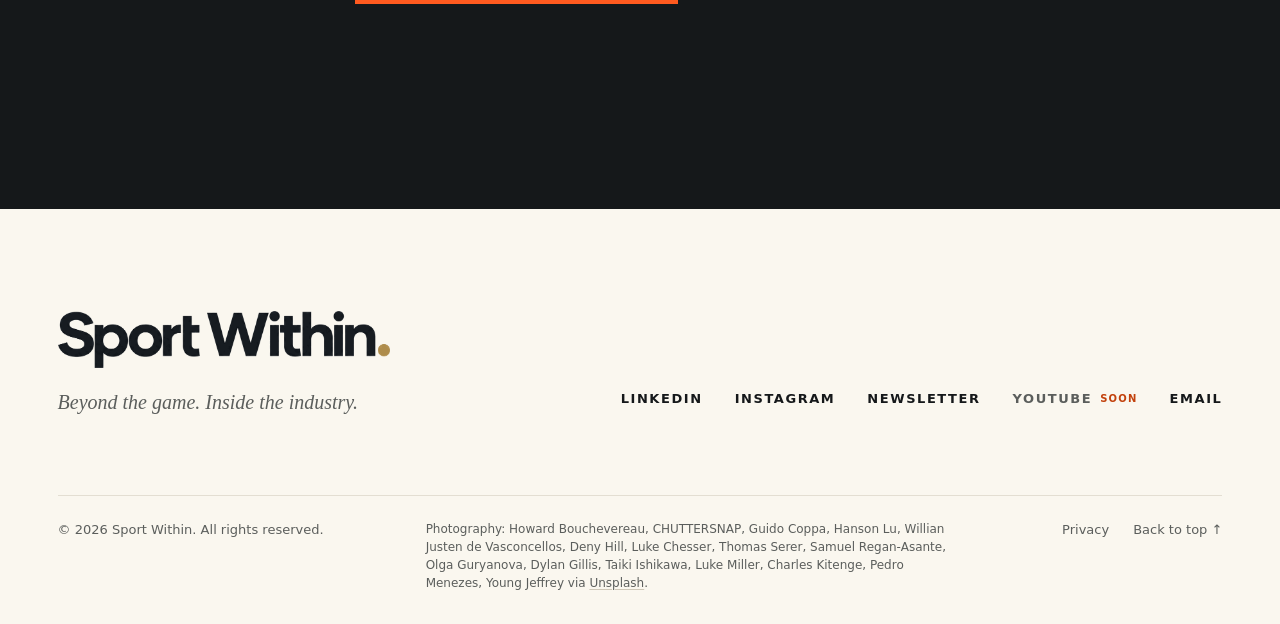
==== commit 7dc71a1a: "Size hero headline to its column so it fits on laptops and phones" ====
--- a/index.html
+++ b/index.html
@@ -39,7 +39,7 @@
   <link rel="preconnect" href="https://fonts.gstatic.com" crossorigin>
   <link href="https://fonts.googleapis.com/css2?family=Inter+Tight:wght@400;500;600;700;800;900&family=Newsreader:ital,opsz,wght@0,6..72,400;0,6..72,500;1,6..72,400;1,6..72,500&display=swap" rel="stylesheet">
 
-  <link rel="stylesheet" href="styles.css?v=6">
+  <link rel="stylesheet" href="styles.css?v=7">
 
   <script type="application/ld+json">
   {
--- a/styles.css
+++ b/styles.css
@@ -220,7 +220,7 @@
   min-height: min(calc(100svh - var(--header-h) - 76px), 900px);
   padding-bottom: clamp(40px, 5vw, 64px);
 }
-.hero__copy { grid-column: 1 / span 7; padding-bottom: clamp(8px, 2vw, 24px); }
+.hero__copy { grid-column: 1 / span 7; padding-bottom: clamp(8px, 2vw, 24px); container-type: inline-size; }
 
 .eyebrow {
   display: inline-flex; align-items: center; gap: 12px;
@@ -234,8 +234,12 @@
 .hero__tagline {
   display: block; margin-top: clamp(28px, 3.6vw, 52px);
   font-family: var(--sans); font-weight: 800;
-  font-size: clamp(42px, 6.2vw, 100px); line-height: 1; letter-spacing: -0.045em;
-  max-width: 12ch; text-wrap: balance;
+  /* Sized from the column's width (cqi), not the window's, so each line
+     ("Beyond the game." / "Inside the industry.", ~8em wide) always fits on one line. */
+  font-size: clamp(36px, 6.2vw, 100px);       /* fallback for older browsers */
+  font-size: clamp(36px, 12cqi, 100px);
+  line-height: 1; letter-spacing: -0.045em;
+  text-wrap: balance;
 }
 .hero__tagline em {
   display: block;
